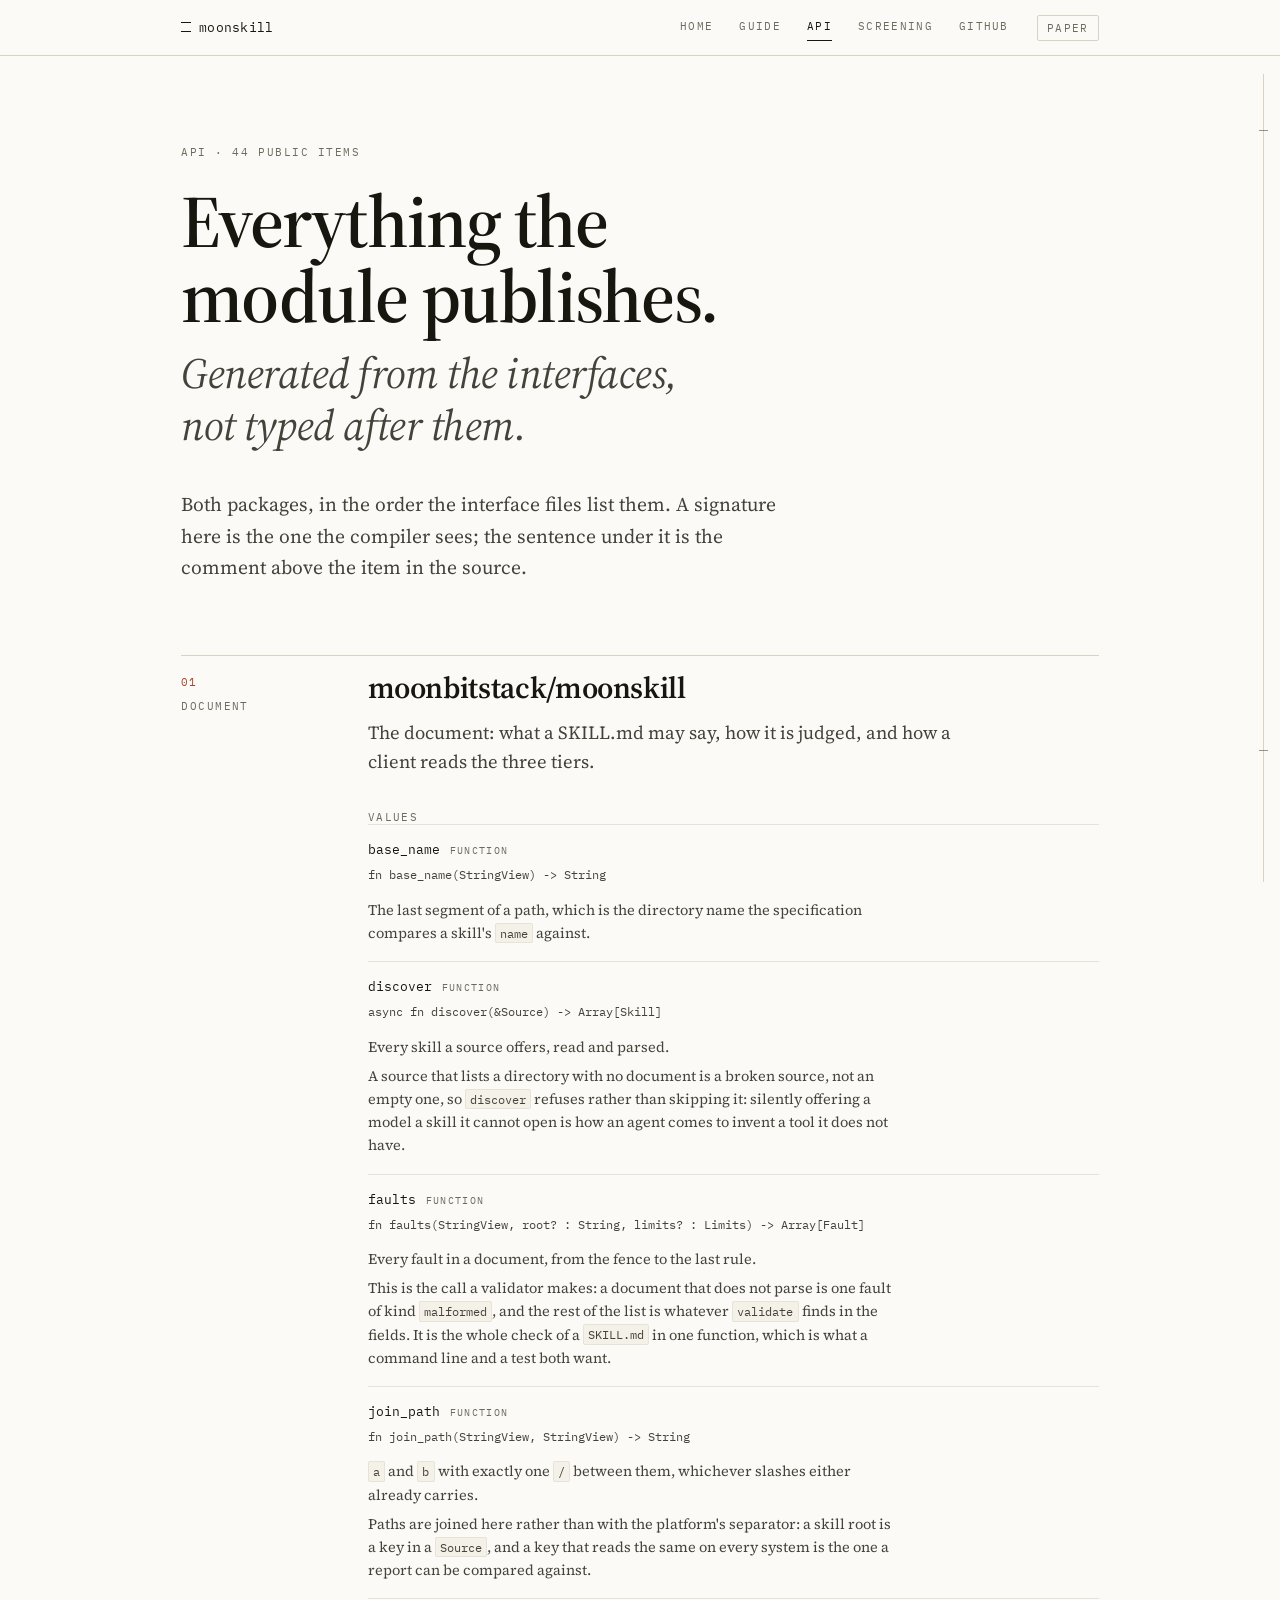
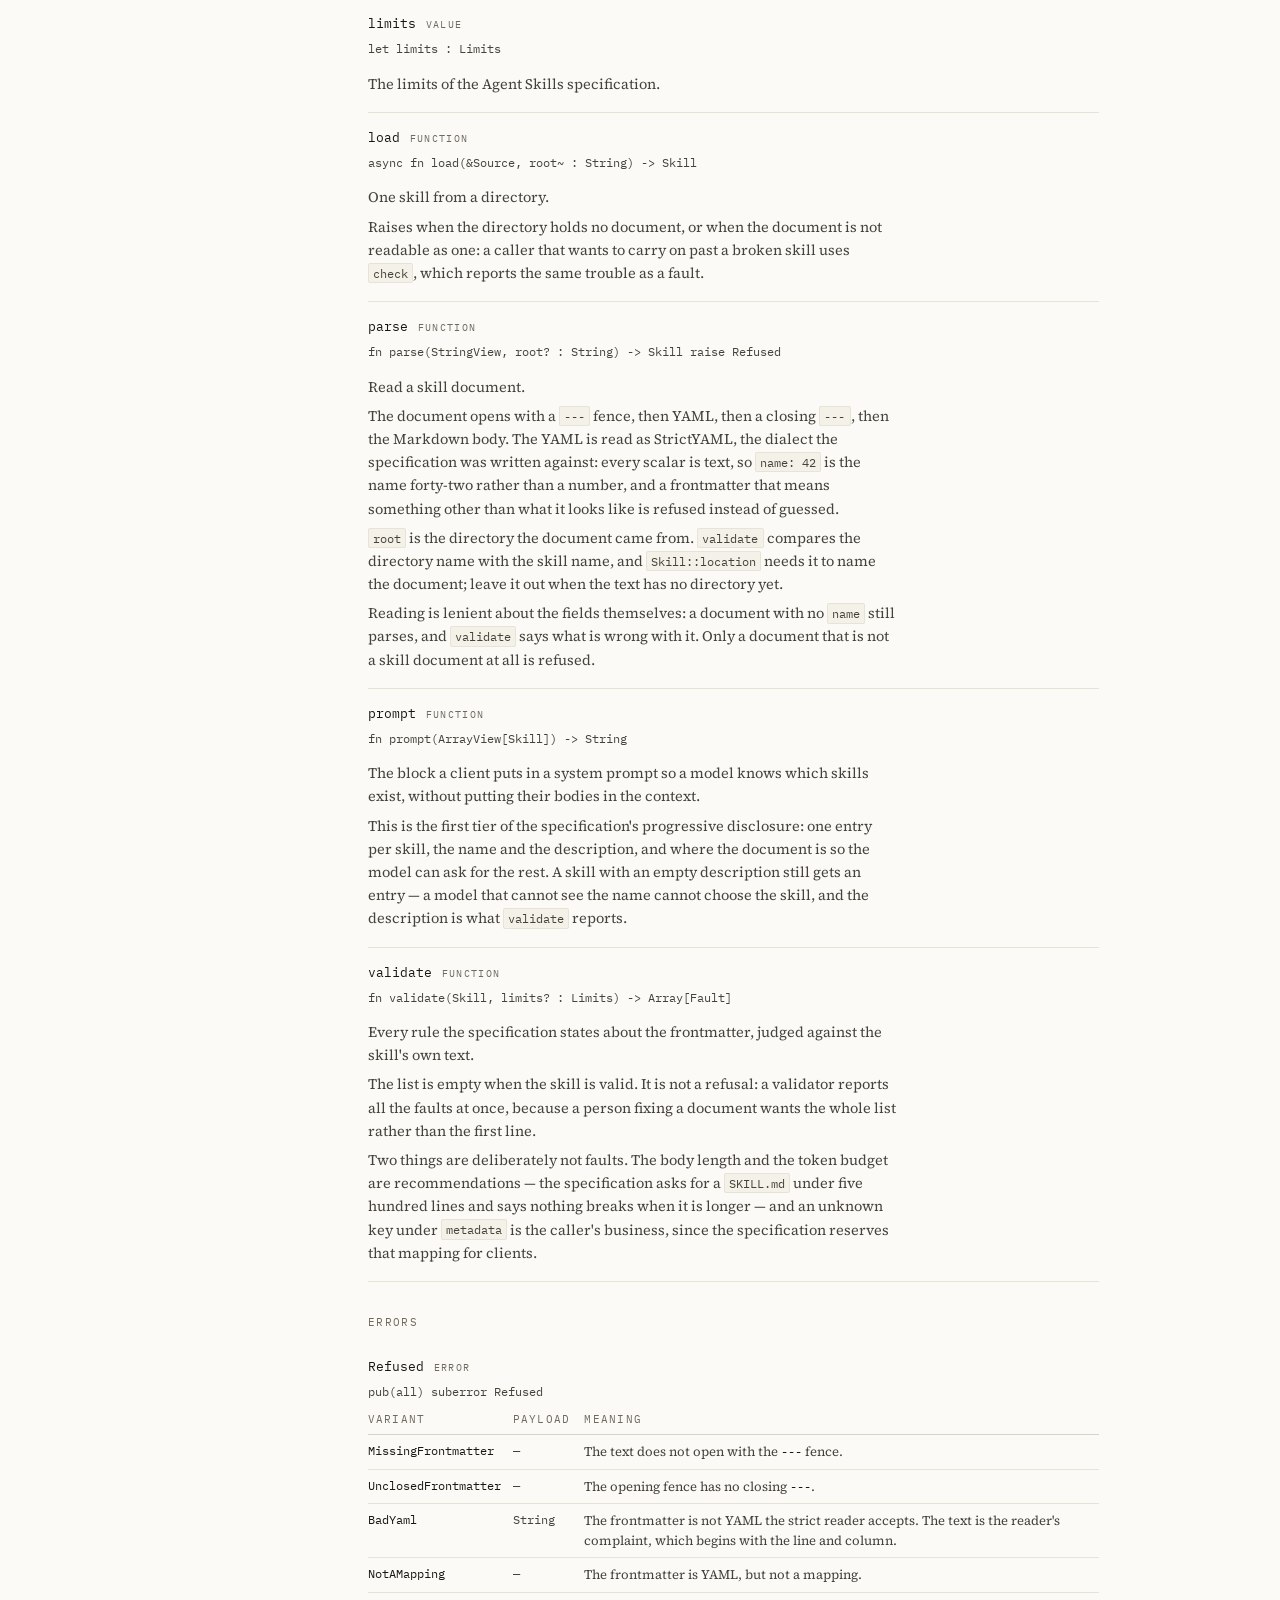
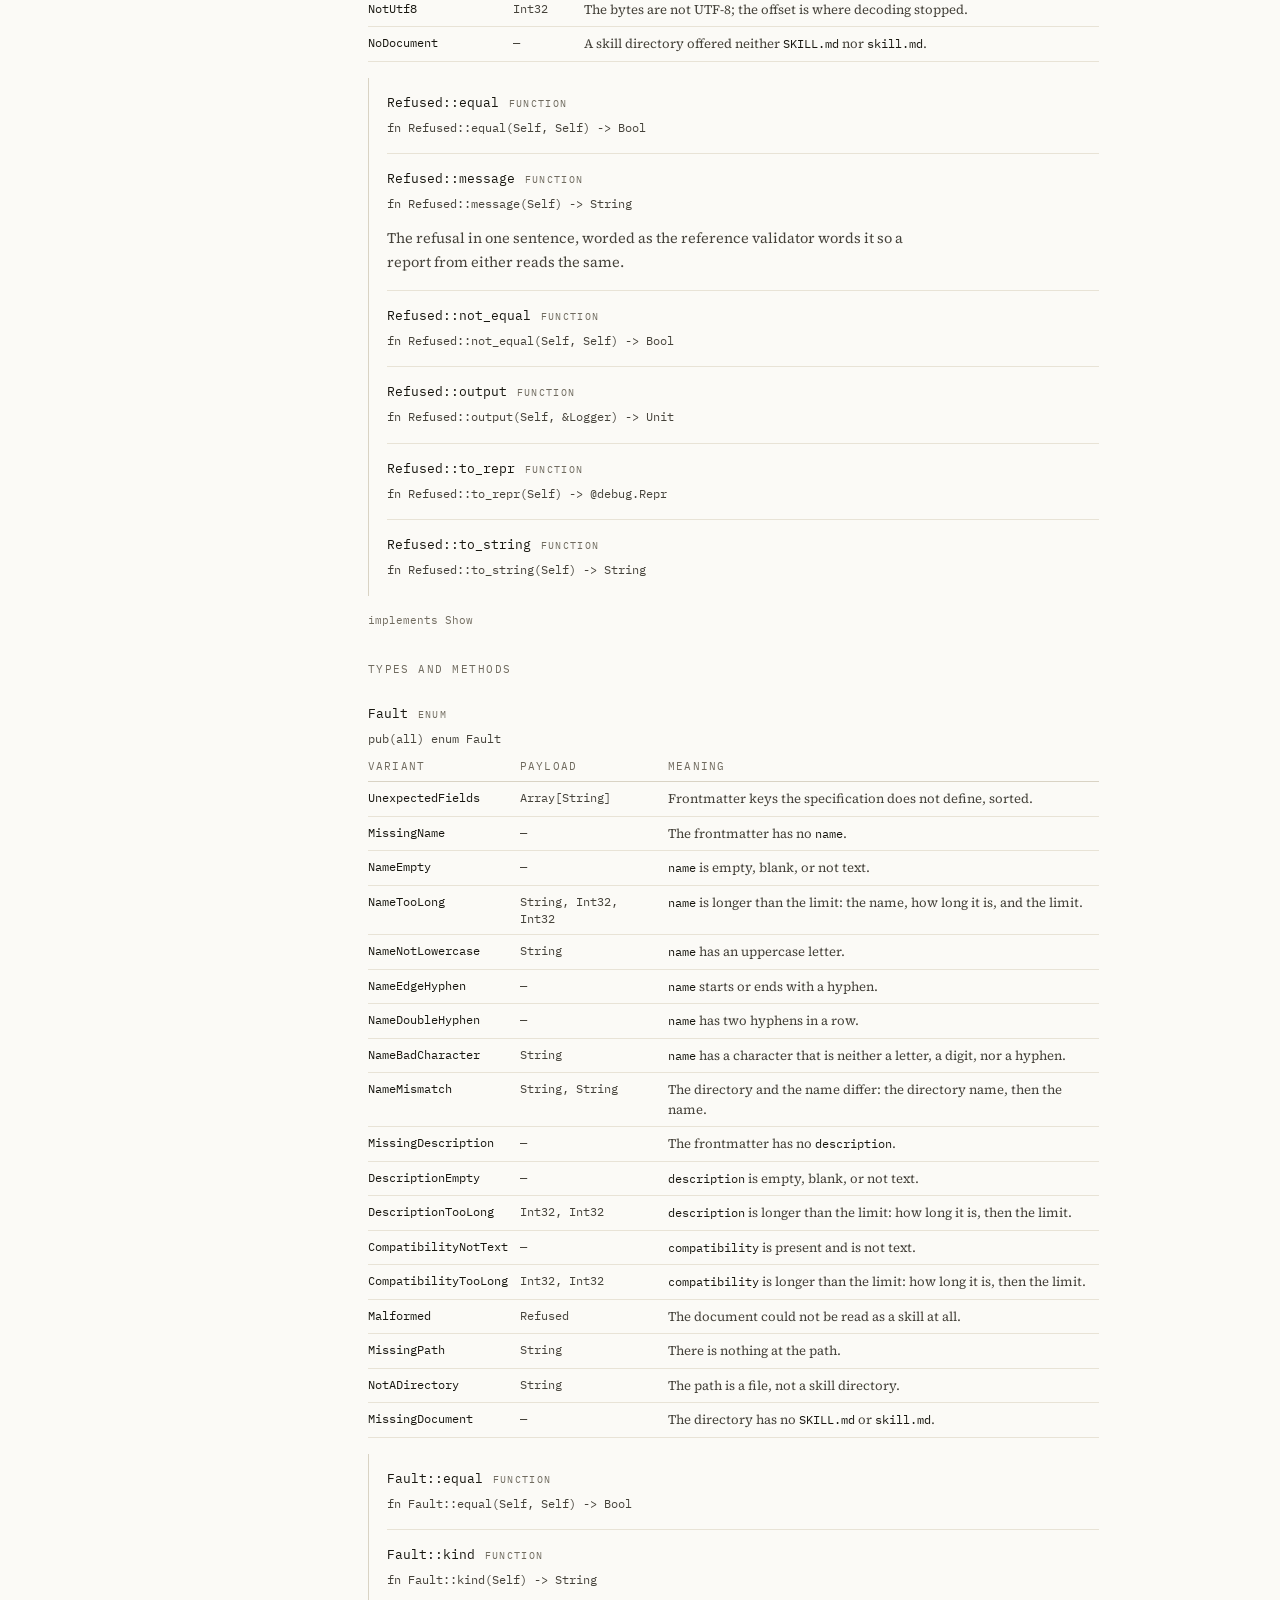
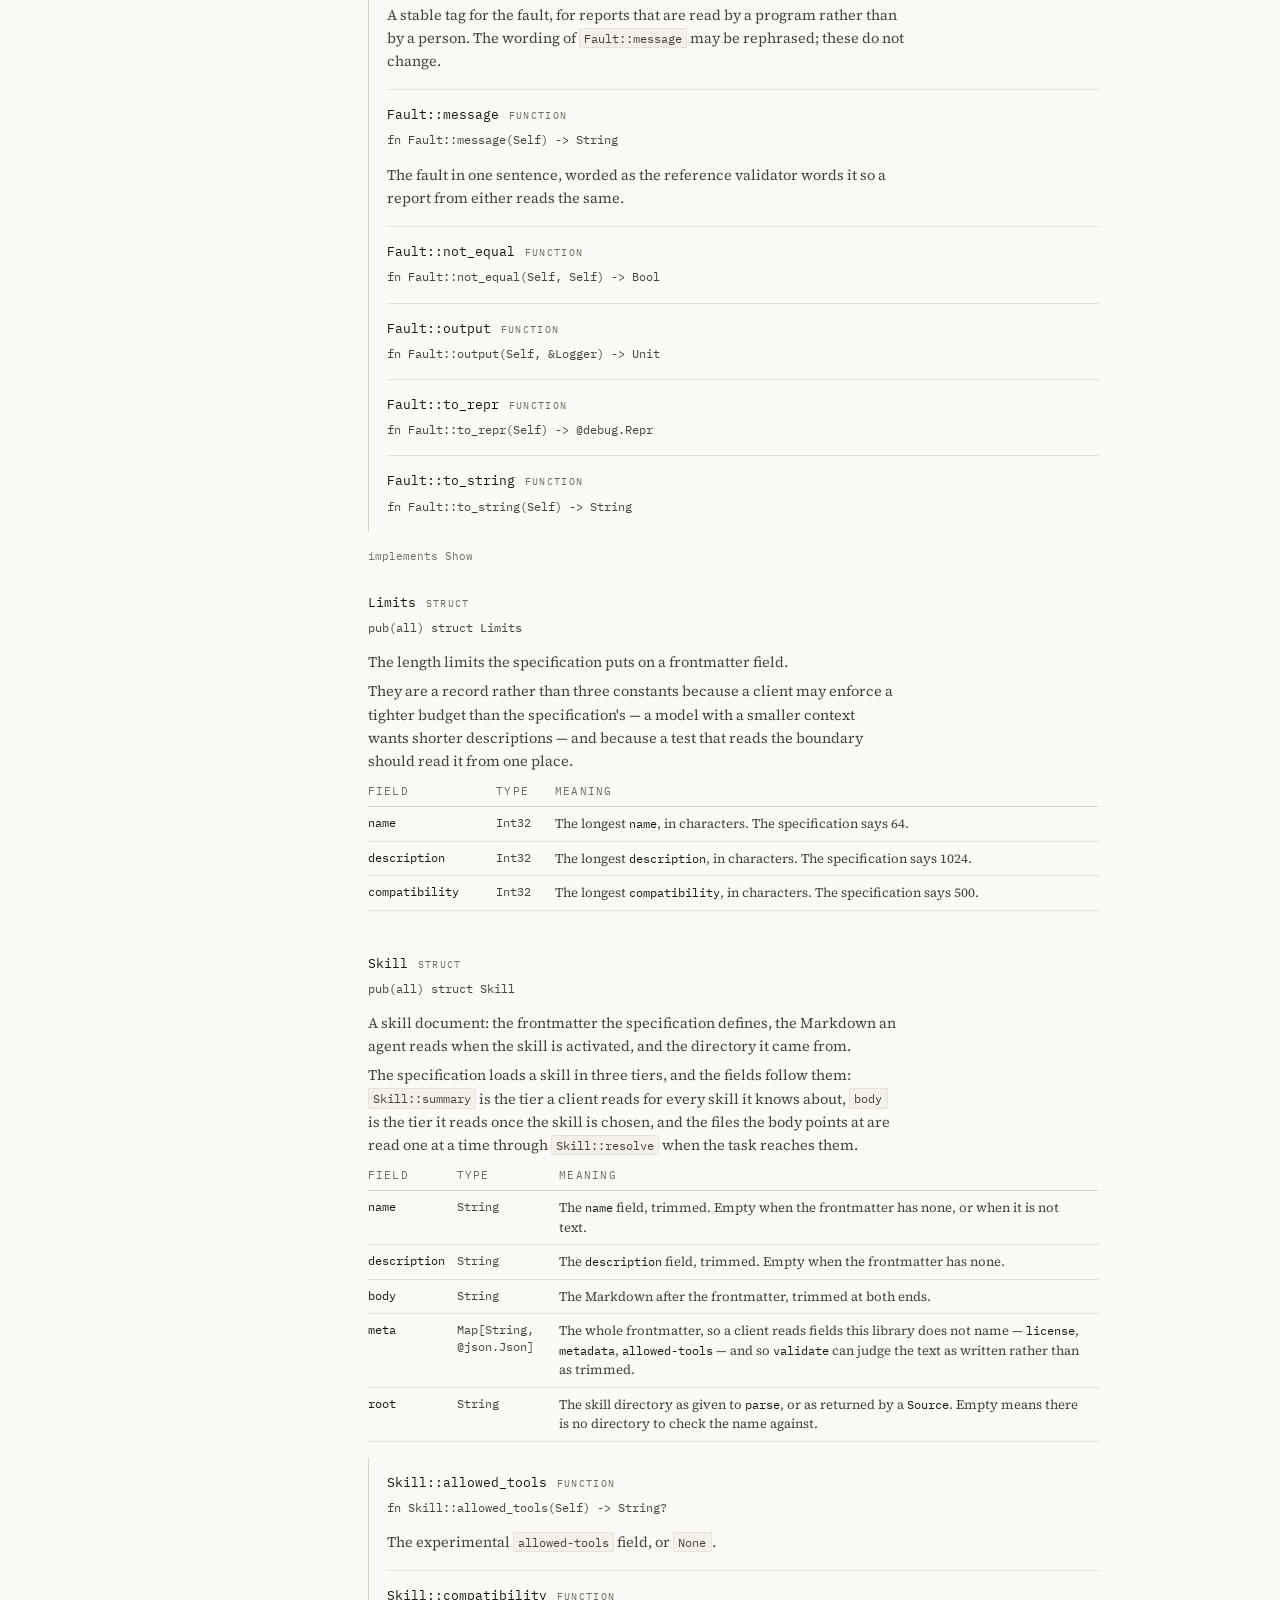
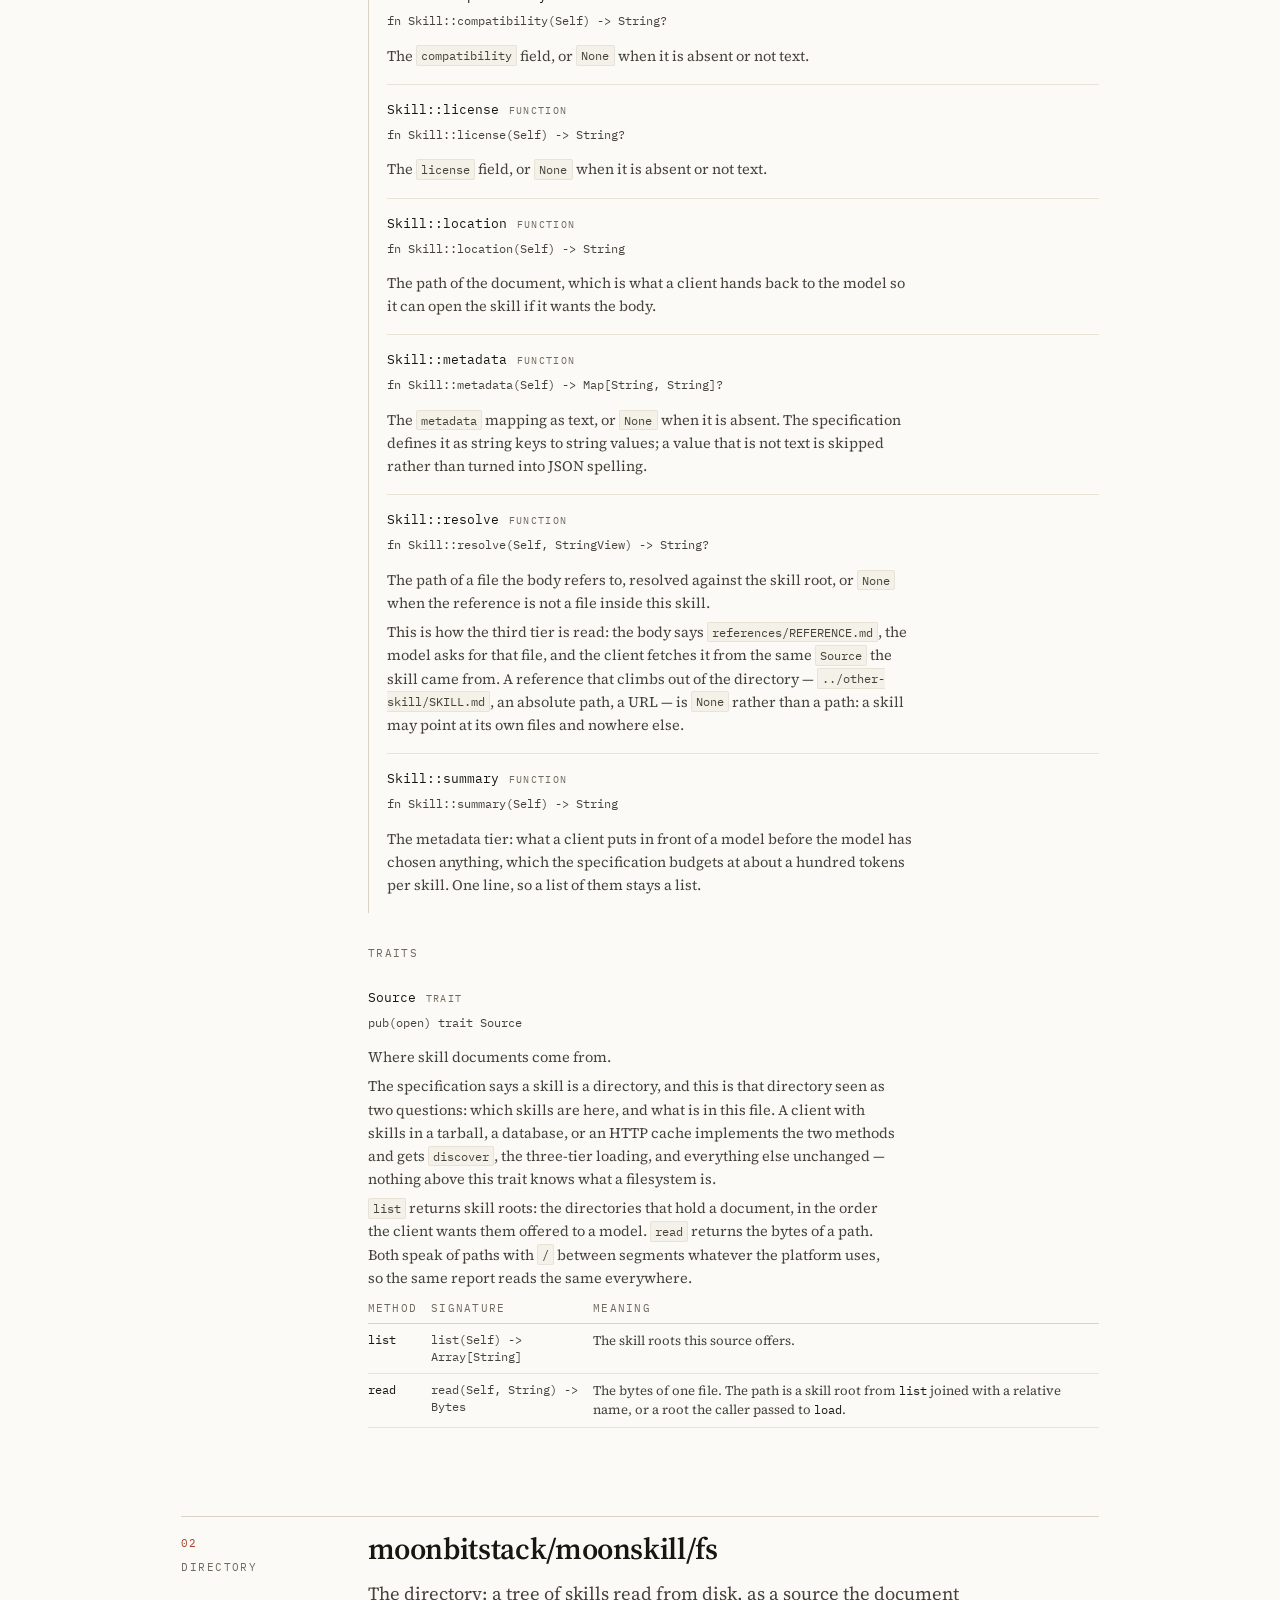
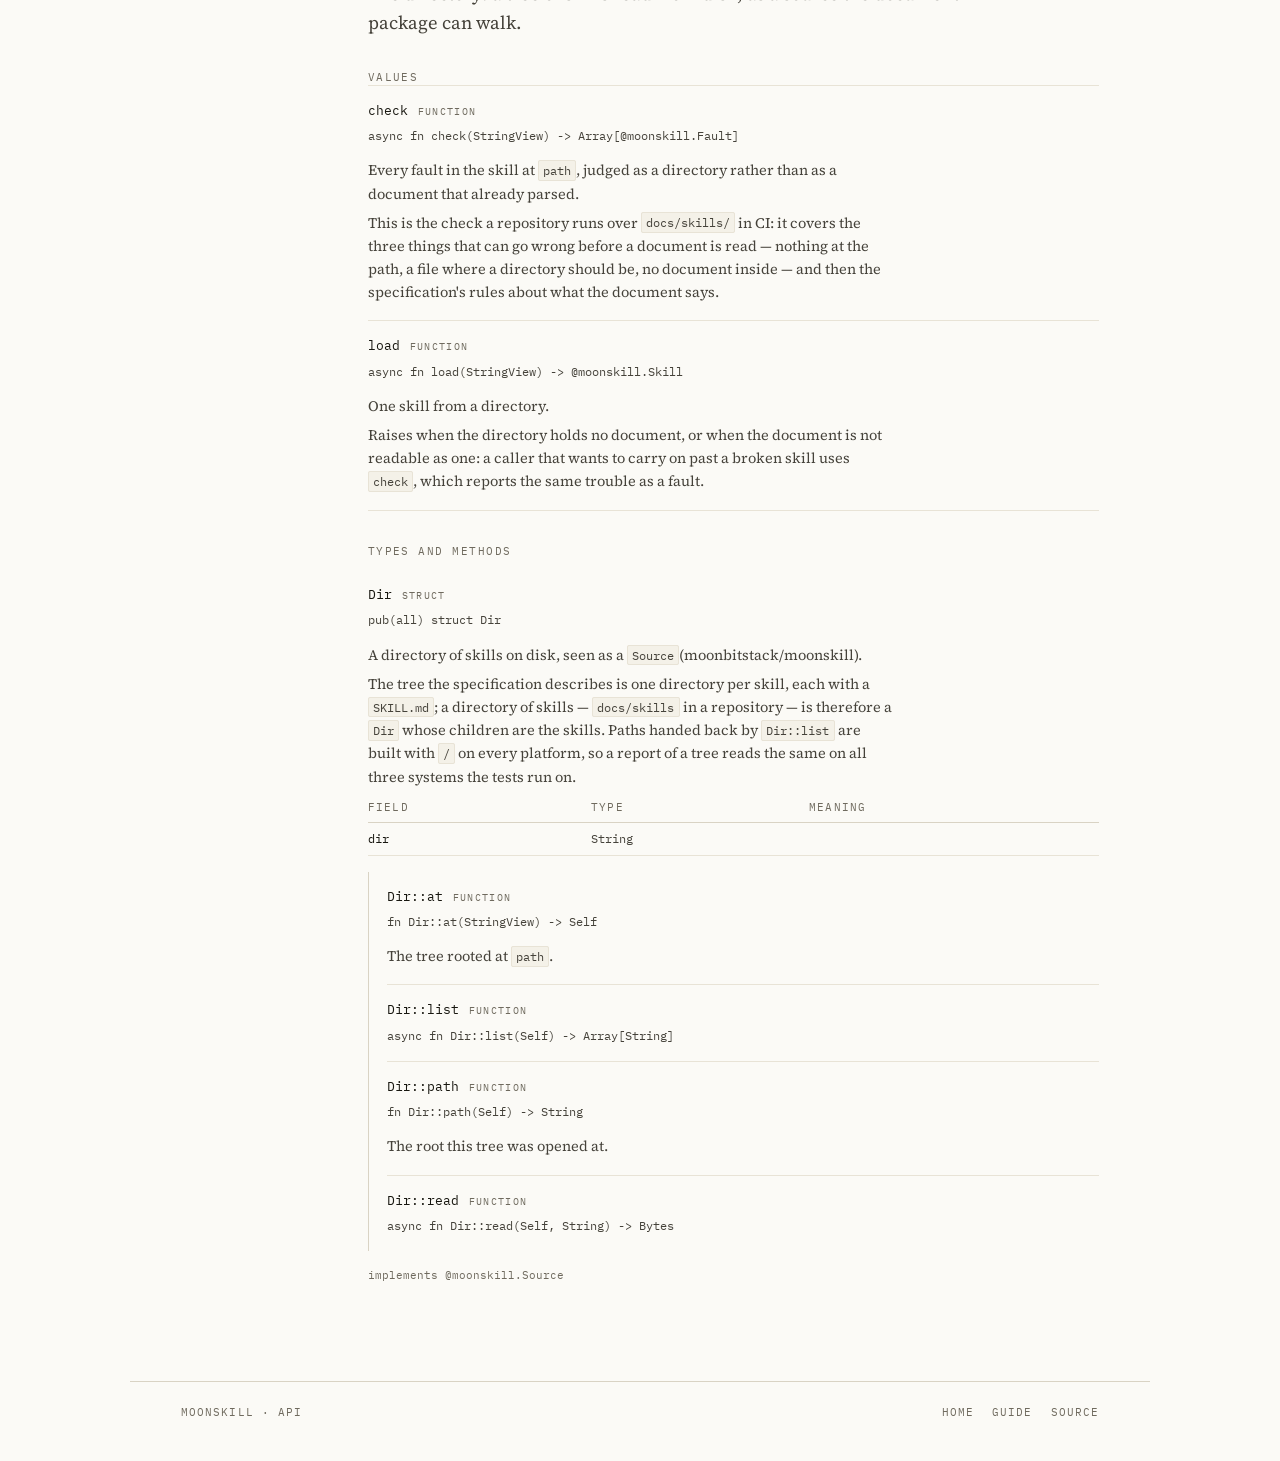
==== docs/api.html @ 492be0f8 "docs(moonskill): give the library a site in the shape of a résumé. A skill is a document somebody re" ====
<!doctype html>
<html lang="en">
<head>
<meta charset="utf-8">
<meta name="viewport" content="width=device-width, initial-scale=1">
<title>API — moonskill</title>
<meta name="description" content="Every public item of moonskill, generated from the module's interfaces.">
<meta name="color-scheme" content="light dark">
<link rel="icon" href="favicon.svg" type="image/svg+xml">
<script>
  try {
    const saved = sessionStorage.getItem("moonskill:theme");
    const type = (performance.getEntriesByType("navigation")[0] || {}).type;
    if (saved && type !== "reload") document.documentElement.dataset.theme = saved;
    else sessionStorage.removeItem("moonskill:theme");
  } catch (error) {}
</script>
<link rel="preconnect" href="https://fonts.googleapis.com">
<link rel="preconnect" href="https://fonts.gstatic.com" crossorigin>
<link rel="stylesheet" href="https://fonts.googleapis.com/css2?family=IBM+Plex+Mono:wght@400;500&family=Source+Serif+4:ital,opsz,wght@0,8..60,400;0,8..60,600;1,8..60,400&display=swap">
<link rel="stylesheet" href="style.css">
</head>
<body>

<header class="masthead">
  <div class="wrap">
    <a class="mark" href="index.html">moonskill</a>
    <nav class="nav" aria-label="Pages">
      <a href="index.html">home</a>
      <a href="guide.html">guide</a>
      <a href="api.html" aria-current="page">api</a>
      <a href="screening.html">screening</a>
      <a href="https://github.com/moonbitstack/moonskill">github</a>
    </nav>
    <button class="theme" type="button" data-theme-toggle>paper</button>
  </div>
</header>

<main class="sheet">

  <section class="hero">
    <p class="eyebrow">API &middot; 44 public items</p>
    <h1>Everything the module publishes.<em>Generated from the interfaces, not typed after them.</em></h1>
    <p class="standfirst">Both packages, in the order the interface files list them. A signature here is the one the compiler sees; the sentence under it is the comment above the item in the source.</p>
  </section>

  <section class="entry" id="pkg-root" data-section data-label="01 moonbitstack/moonskill">
    <div class="rail"><span class="num">01</span><span>document</span></div>
    <div class="body">
      <h2>moonbitstack/moonskill</h2>
      <p class="lede">The document: what a SKILL.md may say, how it is judged, and how a client reads the three tiers.</p>
<h3 class="api-group">Values</h3>
<div class="api-list">
<div class="api-item" id="base-name">
<div class="api-head">
<code class="api-name">base_name</code>
<span class="api-kind">function</span>
</div>
<pre class="api-sig">fn base_name(StringView) -&gt; String</pre>
<div class="api-doc"><p>The last segment of a path, which is the directory name the specification compares a skill&#x27;s <code>name</code> against.</p></div>
</div>
<div class="api-item" id="discover">
<div class="api-head">
<code class="api-name">discover</code>
<span class="api-kind">function</span>
</div>
<pre class="api-sig">async fn discover(&amp;Source) -&gt; Array[Skill]</pre>
<div class="api-doc"><p>Every skill a source offers, read and parsed.</p><p>A source that lists a directory with no document is a broken source, not an empty one, so <code>discover</code> refuses rather than skipping it: silently offering a model a skill it cannot open is how an agent comes to invent a tool it does not have.</p></div>
</div>
<div class="api-item" id="faults">
<div class="api-head">
<code class="api-name">faults</code>
<span class="api-kind">function</span>
</div>
<pre class="api-sig">fn faults(StringView, root? : String, limits? : Limits) -&gt; Array[Fault]</pre>
<div class="api-doc"><p>Every fault in a document, from the fence to the last rule.</p><p>This is the call a validator makes: a document that does not parse is one fault of kind <code>malformed</code>, and the rest of the list is whatever <code>validate</code> finds in the fields. It is the whole check of a <code>SKILL.md</code> in one function, which is what a command line and a test both want.</p></div>
</div>
<div class="api-item" id="join-path">
<div class="api-head">
<code class="api-name">join_path</code>
<span class="api-kind">function</span>
</div>
<pre class="api-sig">fn join_path(StringView, StringView) -&gt; String</pre>
<div class="api-doc"><p><code>a</code> and <code>b</code> with exactly one <code>/</code> between them, whichever slashes either already carries.</p><p>Paths are joined here rather than with the platform&#x27;s separator: a skill root is a key in a <code>Source</code>, and a key that reads the same on every system is the one a report can be compared against.</p></div>
</div>
<div class="api-item" id="limits">
<div class="api-head">
<code class="api-name">limits</code>
<span class="api-kind">value</span>
</div>
<pre class="api-sig">let limits : Limits</pre>
<div class="api-doc"><p>The limits of the Agent Skills specification.</p></div>
</div>
<div class="api-item" id="load">
<div class="api-head">
<code class="api-name">load</code>
<span class="api-kind">function</span>
</div>
<pre class="api-sig">async fn load(&amp;Source, root~ : String) -&gt; Skill</pre>
<div class="api-doc"><p>One skill from a directory.</p><p>Raises when the directory holds no document, or when the document is not readable as one: a caller that wants to carry on past a broken skill uses <code>check</code>, which reports the same trouble as a fault.</p></div>
</div>
<div class="api-item" id="parse">
<div class="api-head">
<code class="api-name">parse</code>
<span class="api-kind">function</span>
</div>
<pre class="api-sig">fn parse(StringView, root? : String) -&gt; Skill raise Refused</pre>
<div class="api-doc"><p>Read a skill document.</p><p>The document opens with a <code>---</code> fence, then YAML, then a closing <code>---</code>, then the Markdown body. The YAML is read as StrictYAML, the dialect the specification was written against: every scalar is text, so <code>name: 42</code> is the name forty-two rather than a number, and a frontmatter that means something other than what it looks like is refused instead of guessed.</p><p><code>root</code> is the directory the document came from. <code>validate</code> compares the directory name with the skill name, and <code>Skill::location</code> needs it to name the document; leave it out when the text has no directory yet.</p><p>Reading is lenient about the fields themselves: a document with no <code>name</code> still parses, and <code>validate</code> says what is wrong with it. Only a document that is not a skill document at all is refused.</p></div>
</div>
<div class="api-item" id="prompt">
<div class="api-head">
<code class="api-name">prompt</code>
<span class="api-kind">function</span>
</div>
<pre class="api-sig">fn prompt(ArrayView[Skill]) -&gt; String</pre>
<div class="api-doc"><p>The block a client puts in a system prompt so a model knows which skills exist, without putting their bodies in the context.</p><p>This is the first tier of the specification&#x27;s progressive disclosure: one entry per skill, the name and the description, and where the document is so the model can ask for the rest. A skill with an empty description still gets an entry — a model that cannot see the name cannot choose the skill, and the description is what <code>validate</code> reports.</p></div>
</div>
<div class="api-item" id="validate">
<div class="api-head">
<code class="api-name">validate</code>
<span class="api-kind">function</span>
</div>
<pre class="api-sig">fn validate(Skill, limits? : Limits) -&gt; Array[Fault]</pre>
<div class="api-doc"><p>Every rule the specification states about the frontmatter, judged against the skill&#x27;s own text.</p><p>The list is empty when the skill is valid. It is not a refusal: a validator reports all the faults at once, because a person fixing a document wants the whole list rather than the first line.</p><p>Two things are deliberately not faults. The body length and the token budget are recommendations — the specification asks for a <code>SKILL.md</code> under five hundred lines and says nothing breaks when it is longer — and an unknown key under <code>metadata</code> is the caller&#x27;s business, since the specification reserves that mapping for clients.</p></div>
</div>
</div>
<h3 class="api-group">Errors</h3>
<div class="api-type" id="refused">
<div class="api-head">
<code class="api-name">Refused</code>
<span class="api-kind">error</span>
</div>
<pre class="api-sig">pub(all) suberror Refused</pre>
<table class="api-members"><thead><tr><th scope="col">Variant</th><th scope="col">Payload</th><th scope="col">Meaning</th></tr></thead><tbody><tr><td><code>MissingFrontmatter</code></td><td>&mdash;</td><td>The text does not open with the <code>---</code> fence.</td></tr><tr><td><code>UnclosedFrontmatter</code></td><td>&mdash;</td><td>The opening fence has no closing <code>---</code>.</td></tr><tr><td><code>BadYaml</code></td><td>String</td><td>The frontmatter is not YAML the strict reader accepts. The text is the reader&#x27;s complaint, which begins with the line and column.</td></tr><tr><td><code>NotAMapping</code></td><td>&mdash;</td><td>The frontmatter is YAML, but not a mapping.</td></tr><tr><td><code>NotUtf8</code></td><td>Int32</td><td>The bytes are not UTF-8; the offset is where decoding stopped.</td></tr><tr><td><code>NoDocument</code></td><td>&mdash;</td><td>A skill directory offered neither <code>SKILL.md</code> nor <code>skill.md</code>.</td></tr></tbody></table>
</div>
<div class="api-list api-methods">
<div class="api-item" id="refused-equal">
<div class="api-head">
<code class="api-name">Refused::equal</code>
<span class="api-kind">function</span>
</div>
<pre class="api-sig">fn Refused::equal(Self, Self) -&gt; Bool</pre>
</div>
<div class="api-item" id="refused-message">
<div class="api-head">
<code class="api-name">Refused::message</code>
<span class="api-kind">function</span>
</div>
<pre class="api-sig">fn Refused::message(Self) -&gt; String</pre>
<div class="api-doc"><p>The refusal in one sentence, worded as the reference validator words it so a report from either reads the same.</p></div>
</div>
<div class="api-item" id="refused-not-equal">
<div class="api-head">
<code class="api-name">Refused::not_equal</code>
<span class="api-kind">function</span>
</div>
<pre class="api-sig">fn Refused::not_equal(Self, Self) -&gt; Bool</pre>
</div>
<div class="api-item" id="refused-output">
<div class="api-head">
<code class="api-name">Refused::output</code>
<span class="api-kind">function</span>
</div>
<pre class="api-sig">fn Refused::output(Self, &amp;Logger) -&gt; Unit</pre>
</div>
<div class="api-item" id="refused-to-repr">
<div class="api-head">
<code class="api-name">Refused::to_repr</code>
<span class="api-kind">function</span>
</div>
<pre class="api-sig">fn Refused::to_repr(Self) -&gt; @debug.Repr</pre>
</div>
<div class="api-item" id="refused-to-string">
<div class="api-head">
<code class="api-name">Refused::to_string</code>
<span class="api-kind">function</span>
</div>
<pre class="api-sig">fn Refused::to_string(Self) -&gt; String</pre>
</div>
</div>
<p class="api-impl">implements <code>Show</code></p>
<h3 class="api-group">Types and methods</h3>
<div class="api-type" id="fault">
<div class="api-head">
<code class="api-name">Fault</code>
<span class="api-kind">enum</span>
</div>
<pre class="api-sig">pub(all) enum Fault</pre>
<table class="api-members"><thead><tr><th scope="col">Variant</th><th scope="col">Payload</th><th scope="col">Meaning</th></tr></thead><tbody><tr><td><code>UnexpectedFields</code></td><td>Array[String]</td><td>Frontmatter keys the specification does not define, sorted.</td></tr><tr><td><code>MissingName</code></td><td>&mdash;</td><td>The frontmatter has no <code>name</code>.</td></tr><tr><td><code>NameEmpty</code></td><td>&mdash;</td><td><code>name</code> is empty, blank, or not text.</td></tr><tr><td><code>NameTooLong</code></td><td>String, Int32, Int32</td><td><code>name</code> is longer than the limit: the name, how long it is, and the limit.</td></tr><tr><td><code>NameNotLowercase</code></td><td>String</td><td><code>name</code> has an uppercase letter.</td></tr><tr><td><code>NameEdgeHyphen</code></td><td>&mdash;</td><td><code>name</code> starts or ends with a hyphen.</td></tr><tr><td><code>NameDoubleHyphen</code></td><td>&mdash;</td><td><code>name</code> has two hyphens in a row.</td></tr><tr><td><code>NameBadCharacter</code></td><td>String</td><td><code>name</code> has a character that is neither a letter, a digit, nor a hyphen.</td></tr><tr><td><code>NameMismatch</code></td><td>String, String</td><td>The directory and the name differ: the directory name, then the name.</td></tr><tr><td><code>MissingDescription</code></td><td>&mdash;</td><td>The frontmatter has no <code>description</code>.</td></tr><tr><td><code>DescriptionEmpty</code></td><td>&mdash;</td><td><code>description</code> is empty, blank, or not text.</td></tr><tr><td><code>DescriptionTooLong</code></td><td>Int32, Int32</td><td><code>description</code> is longer than the limit: how long it is, then the limit.</td></tr><tr><td><code>CompatibilityNotText</code></td><td>&mdash;</td><td><code>compatibility</code> is present and is not text.</td></tr><tr><td><code>CompatibilityTooLong</code></td><td>Int32, Int32</td><td><code>compatibility</code> is longer than the limit: how long it is, then the limit.</td></tr><tr><td><code>Malformed</code></td><td>Refused</td><td>The document could not be read as a skill at all.</td></tr><tr><td><code>MissingPath</code></td><td>String</td><td>There is nothing at the path.</td></tr><tr><td><code>NotADirectory</code></td><td>String</td><td>The path is a file, not a skill directory.</td></tr><tr><td><code>MissingDocument</code></td><td>&mdash;</td><td>The directory has no <code>SKILL.md</code> or <code>skill.md</code>.</td></tr></tbody></table>
</div>
<div class="api-list api-methods">
<div class="api-item" id="fault-equal">
<div class="api-head">
<code class="api-name">Fault::equal</code>
<span class="api-kind">function</span>
</div>
<pre class="api-sig">fn Fault::equal(Self, Self) -&gt; Bool</pre>
</div>
<div class="api-item" id="fault-kind">
<div class="api-head">
<code class="api-name">Fault::kind</code>
<span class="api-kind">function</span>
</div>
<pre class="api-sig">fn Fault::kind(Self) -&gt; String</pre>
<div class="api-doc"><p>A stable tag for the fault, for reports that are read by a program rather than by a person. The wording of <code>Fault::message</code> may be rephrased; these do not change.</p></div>
</div>
<div class="api-item" id="fault-message">
<div class="api-head">
<code class="api-name">Fault::message</code>
<span class="api-kind">function</span>
</div>
<pre class="api-sig">fn Fault::message(Self) -&gt; String</pre>
<div class="api-doc"><p>The fault in one sentence, worded as the reference validator words it so a report from either reads the same.</p></div>
</div>
<div class="api-item" id="fault-not-equal">
<div class="api-head">
<code class="api-name">Fault::not_equal</code>
<span class="api-kind">function</span>
</div>
<pre class="api-sig">fn Fault::not_equal(Self, Self) -&gt; Bool</pre>
</div>
<div class="api-item" id="fault-output">
<div class="api-head">
<code class="api-name">Fault::output</code>
<span class="api-kind">function</span>
</div>
<pre class="api-sig">fn Fault::output(Self, &amp;Logger) -&gt; Unit</pre>
</div>
<div class="api-item" id="fault-to-repr">
<div class="api-head">
<code class="api-name">Fault::to_repr</code>
<span class="api-kind">function</span>
</div>
<pre class="api-sig">fn Fault::to_repr(Self) -&gt; @debug.Repr</pre>
</div>
<div class="api-item" id="fault-to-string">
<div class="api-head">
<code class="api-name">Fault::to_string</code>
<span class="api-kind">function</span>
</div>
<pre class="api-sig">fn Fault::to_string(Self) -&gt; String</pre>
</div>
</div>
<p class="api-impl">implements <code>Show</code></p>
<div class="api-type" id="limits">
<div class="api-head">
<code class="api-name">Limits</code>
<span class="api-kind">struct</span>
</div>
<pre class="api-sig">pub(all) struct Limits</pre>
<div class="api-doc"><p>The length limits the specification puts on a frontmatter field.</p><p>They are a record rather than three constants because a client may enforce a tighter budget than the specification&#x27;s — a model with a smaller context wants shorter descriptions — and because a test that reads the boundary should read it from one place.</p></div>
<table class="api-members"><thead><tr><th scope="col">Field</th><th scope="col">Type</th><th scope="col">Meaning</th></tr></thead><tbody><tr><td><code>name</code></td><td>Int32</td><td>The longest <code>name</code>, in characters. The specification says 64.</td></tr><tr><td><code>description</code></td><td>Int32</td><td>The longest <code>description</code>, in characters. The specification says 1024.</td></tr><tr><td><code>compatibility</code></td><td>Int32</td><td>The longest <code>compatibility</code>, in characters. The specification says 500.</td></tr></tbody></table>
</div>
<div class="api-type" id="skill">
<div class="api-head">
<code class="api-name">Skill</code>
<span class="api-kind">struct</span>
</div>
<pre class="api-sig">pub(all) struct Skill</pre>
<div class="api-doc"><p>A skill document: the frontmatter the specification defines, the Markdown an agent reads when the skill is activated, and the directory it came from.</p><p>The specification loads a skill in three tiers, and the fields follow them: <code>Skill::summary</code> is the tier a client reads for every skill it knows about, <code>body</code> is the tier it reads once the skill is chosen, and the files the body points at are read one at a time through <code>Skill::resolve</code> when the task reaches them.</p></div>
<table class="api-members"><thead><tr><th scope="col">Field</th><th scope="col">Type</th><th scope="col">Meaning</th></tr></thead><tbody><tr><td><code>name</code></td><td>String</td><td>The <code>name</code> field, trimmed. Empty when the frontmatter has none, or when it is not text.</td></tr><tr><td><code>description</code></td><td>String</td><td>The <code>description</code> field, trimmed. Empty when the frontmatter has none.</td></tr><tr><td><code>body</code></td><td>String</td><td>The Markdown after the frontmatter, trimmed at both ends.</td></tr><tr><td><code>meta</code></td><td>Map[String, @json.Json]</td><td>The whole frontmatter, so a client reads fields this library does not name — <code>license</code>, <code>metadata</code>, <code>allowed-tools</code> — and so <code>validate</code> can judge the text as written rather than as trimmed.</td></tr><tr><td><code>root</code></td><td>String</td><td>The skill directory as given to <code>parse</code>, or as returned by a <code>Source</code>. Empty means there is no directory to check the name against.</td></tr></tbody></table>
</div>
<div class="api-list api-methods">
<div class="api-item" id="skill-allowed-tools">
<div class="api-head">
<code class="api-name">Skill::allowed_tools</code>
<span class="api-kind">function</span>
</div>
<pre class="api-sig">fn Skill::allowed_tools(Self) -&gt; String?</pre>
<div class="api-doc"><p>The experimental <code>allowed-tools</code> field, or <code>None</code>.</p></div>
</div>
<div class="api-item" id="skill-compatibility">
<div class="api-head">
<code class="api-name">Skill::compatibility</code>
<span class="api-kind">function</span>
</div>
<pre class="api-sig">fn Skill::compatibility(Self) -&gt; String?</pre>
<div class="api-doc"><p>The <code>compatibility</code> field, or <code>None</code> when it is absent or not text.</p></div>
</div>
<div class="api-item" id="skill-license">
<div class="api-head">
<code class="api-name">Skill::license</code>
<span class="api-kind">function</span>
</div>
<pre class="api-sig">fn Skill::license(Self) -&gt; String?</pre>
<div class="api-doc"><p>The <code>license</code> field, or <code>None</code> when it is absent or not text.</p></div>
</div>
<div class="api-item" id="skill-location">
<div class="api-head">
<code class="api-name">Skill::location</code>
<span class="api-kind">function</span>
</div>
<pre class="api-sig">fn Skill::location(Self) -&gt; String</pre>
<div class="api-doc"><p>The path of the document, which is what a client hands back to the model so it can open the skill if it wants the body.</p></div>
</div>
<div class="api-item" id="skill-metadata">
<div class="api-head">
<code class="api-name">Skill::metadata</code>
<span class="api-kind">function</span>
</div>
<pre class="api-sig">fn Skill::metadata(Self) -&gt; Map[String, String]?</pre>
<div class="api-doc"><p>The <code>metadata</code> mapping as text, or <code>None</code> when it is absent. The specification defines it as string keys to string values; a value that is not text is skipped rather than turned into JSON spelling.</p></div>
</div>
<div class="api-item" id="skill-resolve">
<div class="api-head">
<code class="api-name">Skill::resolve</code>
<span class="api-kind">function</span>
</div>
<pre class="api-sig">fn Skill::resolve(Self, StringView) -&gt; String?</pre>
<div class="api-doc"><p>The path of a file the body refers to, resolved against the skill root, or <code>None</code> when the reference is not a file inside this skill.</p><p>This is how the third tier is read: the body says <code>references/REFERENCE.md</code>, the model asks for that file, and the client fetches it from the same <code>Source</code> the skill came from. A reference that climbs out of the directory — <code>../other-skill/SKILL.md</code>, an absolute path, a URL — is <code>None</code> rather than a path: a skill may point at its own files and nowhere else.</p></div>
</div>
<div class="api-item" id="skill-summary">
<div class="api-head">
<code class="api-name">Skill::summary</code>
<span class="api-kind">function</span>
</div>
<pre class="api-sig">fn Skill::summary(Self) -&gt; String</pre>
<div class="api-doc"><p>The metadata tier: what a client puts in front of a model before the model has chosen anything, which the specification budgets at about a hundred tokens per skill. One line, so a list of them stays a list.</p></div>
</div>
</div>
<h3 class="api-group">Traits</h3>
<div class="api-type" id="source">
<div class="api-head">
<code class="api-name">Source</code>
<span class="api-kind">trait</span>
</div>
<pre class="api-sig">pub(open) trait Source</pre>
<div class="api-doc"><p>Where skill documents come from.</p><p>The specification says a skill is a directory, and this is that directory seen as two questions: which skills are here, and what is in this file. A client with skills in a tarball, a database, or an HTTP cache implements the two methods and gets <code>discover</code>, the three-tier loading, and everything else unchanged — nothing above this trait knows what a filesystem is.</p><p><code>list</code> returns skill roots: the directories that hold a document, in the order the client wants them offered to a model. <code>read</code> returns the bytes of a path. Both speak of paths with <code>/</code> between segments whatever the platform uses, so the same report reads the same everywhere.</p></div>
<table class="api-members"><thead><tr><th scope="col">Method</th><th scope="col">Signature</th><th scope="col">Meaning</th></tr></thead><tbody><tr><td><code>list</code></td><td>list(Self) -&gt; Array[String]</td><td>The skill roots this source offers.</td></tr><tr><td><code>read</code></td><td>read(Self, String) -&gt; Bytes</td><td>The bytes of one file. The path is a skill root from <code>list</code> joined with a relative name, or a root the caller passed to <code>load</code>.</td></tr></tbody></table>
</div>
    </div>
  </section>

  <section class="entry" id="pkg-fs" data-section data-label="02 moonbitstack/moonskill/fs">
    <div class="rail"><span class="num">02</span><span>directory</span></div>
    <div class="body">
      <h2>moonbitstack/moonskill/fs</h2>
      <p class="lede">The directory: a tree of skills read from disk, as a source the document package can walk.</p>
<h3 class="api-group">Values</h3>
<div class="api-list">
<div class="api-item" id="check">
<div class="api-head">
<code class="api-name">check</code>
<span class="api-kind">function</span>
</div>
<pre class="api-sig">async fn check(StringView) -&gt; Array[@moonskill.Fault]</pre>
<div class="api-doc"><p>Every fault in the skill at <code>path</code>, judged as a directory rather than as a document that already parsed.</p><p>This is the check a repository runs over <code>docs/skills/</code> in CI: it covers the three things that can go wrong before a document is read — nothing at the path, a file where a directory should be, no document inside — and then the specification&#x27;s rules about what the document says.</p></div>
</div>
<div class="api-item" id="load">
<div class="api-head">
<code class="api-name">load</code>
<span class="api-kind">function</span>
</div>
<pre class="api-sig">async fn load(StringView) -&gt; @moonskill.Skill</pre>
<div class="api-doc"><p>One skill from a directory.</p><p>Raises when the directory holds no document, or when the document is not readable as one: a caller that wants to carry on past a broken skill uses <code>check</code>, which reports the same trouble as a fault.</p></div>
</div>
</div>
<h3 class="api-group">Types and methods</h3>
<div class="api-type" id="dir">
<div class="api-head">
<code class="api-name">Dir</code>
<span class="api-kind">struct</span>
</div>
<pre class="api-sig">pub(all) struct Dir</pre>
<div class="api-doc"><p>A directory of skills on disk, seen as a <code>Source</code>(moonbitstack/moonskill).</p><p>The tree the specification describes is one directory per skill, each with a <code>SKILL.md</code>; a directory of skills — <code>docs/skills</code> in a repository — is therefore a <code>Dir</code> whose children are the skills. Paths handed back by <code>Dir::list</code> are built with <code>/</code> on every platform, so a report of a tree reads the same on all three systems the tests run on.</p></div>
<table class="api-members"><thead><tr><th scope="col">Field</th><th scope="col">Type</th><th scope="col">Meaning</th></tr></thead><tbody><tr><td><code>dir</code></td><td>String</td><td></td></tr></tbody></table>
</div>
<div class="api-list api-methods">
<div class="api-item" id="dir-at">
<div class="api-head">
<code class="api-name">Dir::at</code>
<span class="api-kind">function</span>
</div>
<pre class="api-sig">fn Dir::at(StringView) -&gt; Self</pre>
<div class="api-doc"><p>The tree rooted at <code>path</code>.</p></div>
</div>
<div class="api-item" id="dir-list">
<div class="api-head">
<code class="api-name">Dir::list</code>
<span class="api-kind">function</span>
</div>
<pre class="api-sig">async fn Dir::list(Self) -&gt; Array[String]</pre>
</div>
<div class="api-item" id="dir-path">
<div class="api-head">
<code class="api-name">Dir::path</code>
<span class="api-kind">function</span>
</div>
<pre class="api-sig">fn Dir::path(Self) -&gt; String</pre>
<div class="api-doc"><p>The root this tree was opened at.</p></div>
</div>
<div class="api-item" id="dir-read">
<div class="api-head">
<code class="api-name">Dir::read</code>
<span class="api-kind">function</span>
</div>
<pre class="api-sig">async fn Dir::read(Self, String) -&gt; Bytes</pre>
</div>
</div>
<p class="api-impl">implements <code>@moonskill.Source</code></p>
    </div>
  </section>

</main>

<footer>
  <span>moonskill &middot; api</span>
  <span class="right">
    <a href="index.html">home</a>
    <a href="guide.html">guide</a>
    <a href="https://github.com/moonbitstack/moonskill">source</a>
  </span>
</footer>

<div class="edge" aria-hidden="true">
  <div class="edge-line"></div>
  <div class="edge-marks"></div>
  <div class="edge-thumb"></div>
</div>

<script type="module" src="site.js"></script>
</body>
</html>
---- docs/style.css ----
/* moonskill — a résumé in paper and ink.
 *
 * The library reads documents: a machine-written header, a human body, and the
 * files the body points at. The site keeps that split in its type. Monospace is
 * machine text — names, tags, signatures, directories. Serif is the prose a
 * person reads. Nothing else sets type, and there is one accent, spent on what
 * the checker refuses.
 */

:root {
  --paper: #fbfaf6;
  --paper-raise: #f4f1e8;
  --ink: #17160f;
  --ink-soft: #45423a;
  --muted: #6f6a5e;
  --rule: #d9d3c4;
  --rule-soft: #e8e3d6;
  --accent: #a8452c;
  --accent-wash: #f2e2da;
  --sheet: 1020px;
  --rail: 148px;
  --serif: "Source Serif 4", ui-serif, Georgia, "Times New Roman", serif;
  --mono: "IBM Plex Mono", ui-monospace, SFMono-Regular, Menlo, Consolas, monospace;
  color-scheme: light;
}

:root[data-theme="ink"] {
  --paper: #14130f;
  --paper-raise: #1c1a15;
  --ink: #ece7da;
  --ink-soft: #c3bcac;
  --muted: #8e8778;
  --rule: #322e26;
  --rule-soft: #262218;
  --accent: #d3705a;
  --accent-wash: #2b1d17;
  color-scheme: dark;
}

@media (prefers-color-scheme: dark) {
  :root:not([data-theme="paper"]) {
    --paper: #14130f;
    --paper-raise: #1c1a15;
    --ink: #ece7da;
    --ink-soft: #c3bcac;
    --muted: #8e8778;
    --rule: #322e26;
    --rule-soft: #262218;
    --accent: #d3705a;
    --accent-wash: #2b1d17;
    color-scheme: dark;
  }
}

*,
*::before,
*::after {
  box-sizing: border-box;
}

html {
  scroll-behavior: smooth;
  scroll-padding-top: 80px;
  -webkit-text-size-adjust: 100%;
}

@media (prefers-reduced-motion: reduce) {
  html {
    scroll-behavior: auto;
  }
}

body {
  margin: 0;
  background: var(--paper);
  color: var(--ink);
  font-family: var(--serif);
  font-size: 16.5px;
  line-height: 1.62;
  font-variant-ligatures: no-contextual;
  text-rendering: optimizeLegibility;
  transition: background-color 160ms linear, color 160ms linear;
}

::selection {
  background: var(--accent-wash);
  color: var(--ink);
}

a {
  color: inherit;
  text-decoration: none;
  border-bottom: 1px solid var(--rule);
  transition: border-color 120ms linear, color 120ms linear;
}

a:hover {
  border-bottom-color: var(--accent);
  color: var(--accent);
}

a:focus-visible,
button:focus-visible,
textarea:focus-visible {
  outline: 2px solid var(--accent);
  outline-offset: 3px;
}

code,
kbd,
pre,
textarea {
  font-family: var(--mono);
  font-variant-ligatures: no-contextual;
}

:not(pre) > code {
  font-size: 0.86em;
  padding: 0.1em 0.34em;
  background: var(--paper-raise);
  border: 1px solid var(--rule-soft);
  border-radius: 2px;
  overflow-wrap: anywhere;
}

.mono {
  font-family: var(--mono);
  font-size: 11px;
  letter-spacing: 0.13em;
  text-transform: uppercase;
  color: var(--muted);
}

.sr-only {
  position: absolute;
  width: 1px;
  height: 1px;
  padding: 0;
  margin: -1px;
  overflow: hidden;
  clip-path: inset(50%);
  white-space: nowrap;
}

/* ---------- masthead ---------- */

.masthead {
  position: sticky;
  top: 0;
  z-index: 40;
  height: 56px;
  background: var(--paper);
  border-bottom: 1px solid var(--rule);
}

.masthead .wrap {
  max-width: var(--sheet);
  height: 100%;
  margin: 0 auto;
  padding: 0 clamp(20px, 4vw, 56px);
  display: flex;
  align-items: center;
  gap: 28px;
}

.mark {
  font-family: var(--mono);
  font-size: 13px;
  letter-spacing: 0.02em;
  border: 0;
  color: var(--ink);
  display: flex;
  align-items: center;
  gap: 8px;
}

.mark::before {
  content: "";
  width: 10px;
  height: 10px;
  border-top: 1px solid currentColor;
  border-bottom: 1px solid currentColor;
}

.mark:hover {
  border: 0;
  color: var(--ink);
}

.nav {
  margin-left: auto;
  display: flex;
  align-items: center;
  gap: clamp(12px, 2.2vw, 26px);
  font-family: var(--mono);
  font-size: 11px;
  letter-spacing: 0.12em;
  text-transform: uppercase;
}

.nav a {
  border: 0;
  color: var(--muted);
  padding: 4px 0;
  border-bottom: 1px solid transparent;
}

.nav a:hover {
  color: var(--ink);
}

.nav a[aria-current="page"] {
  color: var(--ink);
  border-bottom-color: var(--ink);
}

.theme {
  flex: 0 0 auto;
  font-family: var(--mono);
  font-size: 10.5px;
  letter-spacing: 0.12em;
  text-transform: uppercase;
  color: var(--muted);
  background: transparent;
  border: 1px solid var(--rule);
  border-radius: 2px;
  padding: 5px 9px;
  cursor: pointer;
  min-width: 62px;
}

.theme:hover {
  color: var(--ink);
  border-color: var(--ink-soft);
}

/* ---------- sheet ---------- */

.sheet {
  max-width: var(--sheet);
  margin: 0 auto;
  padding: 0 clamp(20px, 4vw, 56px) 96px;
}

.hero {
  padding: clamp(44px, 7vw, 88px) 0 0;
}

.eyebrow {
  margin: 0 0 22px;
  font-family: var(--mono);
  font-size: 11px;
  letter-spacing: 0.14em;
  text-transform: uppercase;
  color: var(--muted);
}

h1 {
  font-size: clamp(38px, 6.4vw, 74px);
  line-height: 1.02;
  letter-spacing: -0.024em;
  font-weight: 600;
  margin: 0;
  max-width: 15ch;
}

h1 em {
  display: block;
  font-style: italic;
  font-weight: 400;
  color: var(--ink-soft);
  font-size: 0.58em;
  letter-spacing: -0.012em;
  line-height: 1.22;
  margin-top: 0.28em;
  max-width: 34ch;
}

.standfirst {
  margin: clamp(26px, 3.4vw, 38px) 0 0;
  max-width: 62ch;
  font-size: clamp(17px, 1.6vw, 19.5px);
  line-height: 1.6;
  color: var(--ink-soft);
}

.contact {
  margin: 30px 0 0;
  padding: 12px 0 0;
  border-top: 1px solid var(--rule);
  font-family: var(--mono);
  font-size: 11.5px;
  letter-spacing: 0.04em;
  color: var(--muted);
  display: flex;
  flex-wrap: wrap;
  gap: 8px 14px;
  align-items: baseline;
}

.contact a {
  border-bottom-color: transparent;
}

.contact .sep {
  color: var(--rule);
}

/* ---------- entries: the CV grid ---------- */

.entry {
  display: grid;
  grid-template-columns: var(--rail) minmax(0, 1fr);
  gap: clamp(18px, 3vw, 46px);
  border-top: 1px solid var(--rule);
  padding-top: 18px;
  margin-top: clamp(46px, 6vw, 72px);
}

.entry > .rail {
  font-family: var(--mono);
  font-size: 10.5px;
  letter-spacing: 0.14em;
  text-transform: uppercase;
  color: var(--muted);
}

.entry > .rail .num {
  display: block;
  color: var(--accent);
  margin-bottom: 7px;
  letter-spacing: 0.08em;
}

.entry > .body {
  min-width: 0;
}

h2 {
  font-size: clamp(23px, 2.6vw, 30px);
  line-height: 1.18;
  letter-spacing: -0.012em;
  font-weight: 600;
  margin: -4px 0 0;
}

h3 {
  font-size: 18px;
  line-height: 1.3;
  font-weight: 600;
  margin: 34px 0 10px;
  letter-spacing: -0.005em;
}

.body p {
  margin: 16px 0 0;
  max-width: 68ch;
}

.body p:first-of-type {
  margin-top: 14px;
}

.lede {
  font-size: 18.5px;
  line-height: 1.55;
  color: var(--ink-soft);
}

.body ul {
  margin: 16px 0 0;
  padding: 0 0 0 18px;
  max-width: 66ch;
}

.body li {
  margin: 8px 0;
}

.body li::marker {
  color: var(--muted);
}

/* ---------- capability rows ---------- */

.rows {
  list-style: none;
  margin: 22px 0 0;
  padding: 0;
  border-top: 1px solid var(--rule-soft);
}

.rows > li {
  display: grid;
  grid-template-columns: 132px minmax(0, 1fr);
  gap: 20px;
  padding: 15px 0;
  border-bottom: 1px solid var(--rule-soft);
}

.rows .name {
  font-family: var(--mono);
  font-size: 12.5px;
  color: var(--ink);
  padding-top: 2px;
  overflow-wrap: anywhere;
}

.rows .about {
  min-width: 0;
  color: var(--ink-soft);
  font-size: 15.5px;
}

.rows .about strong {
  color: var(--ink);
  font-weight: 600;
}

/* ---------- tier table ---------- */

table {
  width: 100%;
  border-collapse: collapse;
  margin: 20px 0 0;
  font-size: 15px;
}

th {
  text-align: left;
  font-family: var(--mono);
  font-size: 10.5px;
  letter-spacing: 0.12em;
  text-transform: uppercase;
  color: var(--muted);
  font-weight: 400;
  padding: 0 14px 8px 0;
  border-bottom: 1px solid var(--rule);
}

td {
  padding: 11px 14px 11px 0;
  border-bottom: 1px solid var(--rule-soft);
  vertical-align: top;
  color: var(--ink-soft);
  overflow-wrap: anywhere;
}

td:first-child,
tbody th[scope="row"] {
  font-family: var(--mono);
  font-size: 12px;
  color: var(--ink);
  white-space: nowrap;
}

.tiers td:first-child,
.tiers tbody th[scope="row"] {
  color: var(--accent);
  width: 44px;
}

tbody th[scope="row"] {
  font-weight: 400;
  text-align: left;
}

td:first-child code {
  color: inherit;
}

.tiers th,
.tiers td {
  border-bottom-color: var(--rule-soft);
}

td code {
  color: var(--ink);
  background: none;
  border: 0;
  padding: 0;
  font-size: 11.5px;
}

/* ---------- api reference ---------- */

.api-group {
  font-family: var(--mono);
  font-size: 10.5px;
  letter-spacing: 0.14em;
  text-transform: uppercase;
  color: var(--muted);
  font-weight: 400;
  margin: 34px 0 0;
}

.api-list {
  border-top: 1px solid var(--rule-soft);
}

.api-item,
.api-type {
  padding: 14px 0 16px;
  border-bottom: 1px solid var(--rule-soft);
}

.api-type {
  border-bottom: 0;
  padding-top: 26px;
}

.api-head {
  display: flex;
  align-items: baseline;
  gap: 10px;
  flex-wrap: wrap;
  min-width: 0;
}

.api-name {
  font-family: var(--mono);
  font-size: 13px;
  color: var(--ink);
  background: none;
  border: 0;
  padding: 0;
  overflow-wrap: anywhere;
}

.api-kind {
  font-family: var(--mono);
  font-size: 9.5px;
  letter-spacing: 0.14em;
  text-transform: uppercase;
  color: var(--muted);
}

.api-sig {
  margin: 6px 0 0;
  padding: 0;
  font-family: var(--mono);
  font-size: 11.5px;
  line-height: 1.6;
  color: var(--ink-soft);
  white-space: pre-wrap;
  overflow-wrap: anywhere;
  overflow: visible;
}

.api-doc {
  margin-top: 8px;
  max-width: 66ch;
  font-size: 14.5px;
  line-height: 1.6;
  color: var(--ink-soft);
}

.api-doc p {
  margin: 6px 0 0;
}

.api-methods {
  margin-left: 0;
  padding-left: 18px;
  border-left: 1px solid var(--rule);
  border-top: 0;
}

.api-methods .api-item:last-child {
  border-bottom: 0;
}

.api-members {
  margin-top: 10px;
  font-size: 13px;
}

.api-members th {
  padding-bottom: 6px;
}

.api-members td {
  padding: 7px 12px 7px 0;
  line-height: 1.5;
}

.api-members td:nth-child(2) {
  font-family: var(--mono);
  font-size: 11.5px;
  white-space: pre-wrap;
  overflow-wrap: anywhere;
}

.api-impl {
  margin: 8px 0 0;
  font-family: var(--mono);
  font-size: 11px;
  color: var(--muted);
}

.api-impl code {
  font-size: 11px;
  background: none;
  border: 0;
  padding: 0;
}

/* ---------- figures ---------- */

.figures {
  display: grid;
  grid-template-columns: repeat(3, minmax(0, 1fr));
  gap: 24px;
  margin: 26px 0 0;
  padding: 0;
  list-style: none;
}

.figures li {
  border-top: 2px solid var(--ink);
  padding-top: 10px;
}

.figures .n {
  display: block;
  font-size: 38px;
  line-height: 1;
  font-weight: 600;
  letter-spacing: -0.03em;
  font-variant-numeric: tabular-nums;
}

.figures .k {
  display: block;
  margin-top: 8px;
  font-family: var(--mono);
  font-size: 10.5px;
  letter-spacing: 0.1em;
  text-transform: uppercase;
  color: var(--muted);
  line-height: 1.5;
}

/* ---------- code ---------- */

.code {
  margin: 18px 0 0;
  border: 1px solid var(--rule);
  background: var(--paper-raise);
  border-radius: 3px;
  overflow: hidden;
}

.code-head {
  display: flex;
  align-items: center;
  gap: 12px;
  padding: 7px 12px;
  border-bottom: 1px solid var(--rule);
  font-family: var(--mono);
  font-size: 10px;
  letter-spacing: 0.12em;
  text-transform: uppercase;
  color: var(--muted);
}

.code-head .copy {
  margin-left: auto;
  font: inherit;
  letter-spacing: 0.12em;
  text-transform: uppercase;
  background: transparent;
  border: 0;
  color: var(--muted);
  cursor: pointer;
  padding: 2px 0;
}

.code-head .copy:hover {
  color: var(--accent);
}

pre {
  margin: 0;
  padding: 14px 16px;
  overflow-x: auto;
  font-size: 12.5px;
  line-height: 1.72;
  color: var(--ink);
  tab-size: 2;
}

.out {
  margin: 0;
  padding: 12px 16px;
  border-top: 1px solid var(--rule);
  background: transparent;
  color: var(--muted);
  font-family: var(--mono);
  font-size: 12px;
  line-height: 1.66;
  overflow-x: auto;
  white-space: pre;
}

/* ---------- the screening desk ---------- */

.desk {
  margin: 22px 0 0;
  border: 1px solid var(--rule);
  border-radius: 3px;
  background: var(--paper-raise);
  overflow: hidden;
}

.desk-head {
  display: flex;
  align-items: center;
  gap: 10px;
  padding: 7px 12px;
  border-bottom: 1px solid var(--rule);
  font-family: var(--mono);
  font-size: 10px;
  letter-spacing: 0.12em;
  text-transform: uppercase;
  color: var(--muted);
  flex-wrap: wrap;
}

.desk-head .state {
  margin-left: auto;
  color: var(--accent);
}

.desk-head .state[data-clean="true"] {
  color: var(--muted);
}

.desk-grid {
  display: grid;
  grid-template-columns: minmax(0, 1.05fr) minmax(0, 1fr);
}

.desk-grid > .pane {
  min-width: 0;
}

.desk-grid > .pane + .pane {
  border-left: 1px solid var(--rule);
}

.desk textarea {
  display: block;
  width: calc(100% - 10px);
  height: 264px;
  resize: vertical;
  border: 0;
  background: transparent;
  color: var(--ink);
  padding: 14px 16px;
  font-size: 12.5px;
  line-height: 1.72;
  tab-size: 2;
}

.desk textarea:focus {
  outline: none;
}

.verdicts {
  list-style: none;
  margin: 0;
  padding: 6px 0;
  max-height: 264px;
  overflow-y: auto;
}

.verdicts li {
  padding: 8px 16px 9px;
  border-bottom: 1px solid var(--rule-soft);
}

.verdicts li:last-child {
  border-bottom: 0;
}

.verdicts .kind {
  display: block;
  font-family: var(--mono);
  font-size: 11.5px;
  color: var(--accent);
  letter-spacing: 0.01em;
}

.verdicts .message {
  display: block;
  margin-top: 2px;
  font-size: 13.5px;
  line-height: 1.5;
  color: var(--ink-soft);
}

.verdicts .empty {
  padding: 22px 16px;
  font-family: var(--mono);
  font-size: 11.5px;
  color: var(--muted);
  line-height: 1.6;
}

.desk-read {
  display: flex;
  align-items: baseline;
  gap: 12px;
  padding: 8px 12px;
  border-top: 1px solid var(--rule);
  font-family: var(--mono);
  font-size: 11px;
  letter-spacing: 0.02em;
  color: var(--muted);
  min-width: 0;
}

.desk-read .read-line {
  background: none;
  border: 0;
  padding: 0;
  font-size: 11px;
  color: var(--ink-soft);
  min-width: 0;
  overflow: hidden;
  text-overflow: ellipsis;
  white-space: nowrap;
}

.desk-foot {
  display: flex;
  align-items: center;
  gap: 8px;
  flex-wrap: wrap;
  padding: 8px 12px;
  border-top: 1px solid var(--rule);
  font-family: var(--mono);
  font-size: 10px;
  letter-spacing: 0.1em;
  text-transform: uppercase;
  color: var(--muted);
}

.chip {
  font: inherit;
  letter-spacing: 0.1em;
  text-transform: uppercase;
  background: transparent;
  border: 1px solid var(--rule);
  border-radius: 2px;
  color: var(--muted);
  padding: 4px 8px;
  cursor: pointer;
}

.chip:hover {
  color: var(--ink);
  border-color: var(--ink-soft);
}

.chip[aria-pressed="true"] {
  color: var(--accent);
  border-color: var(--accent);
}

/* ---------- references ---------- */

.refs {
  list-style: none;
  margin: 20px 0 0;
  padding: 0;
  border-top: 1px solid var(--rule-soft);
}

.refs li {
  display: grid;
  grid-template-columns: 150px minmax(0, 1fr);
  gap: 18px;
  padding: 12px 0;
  border-bottom: 1px solid var(--rule-soft);
  font-size: 15px;
}

.refs .who {
  font-family: var(--mono);
  font-size: 12px;
  color: var(--ink);
}

.refs .what {
  color: var(--muted);
}

/* ---------- footer ---------- */

footer {
  max-width: var(--sheet);
  margin: 0 auto;
  padding: 22px clamp(20px, 4vw, 56px) 40px;
  border-top: 1px solid var(--rule);
  display: flex;
  flex-wrap: wrap;
  gap: 10px 18px;
  font-family: var(--mono);
  font-size: 10.5px;
  letter-spacing: 0.1em;
  text-transform: uppercase;
  color: var(--muted);
}

footer a {
  border: 0;
}

footer .right {
  margin-left: auto;
  display: flex;
  gap: 18px;
  flex-wrap: wrap;
}

/* ---------- the edge: our own reading indicator ---------- */

.edge {
  position: fixed;
  top: 56px;
  right: 0;
  bottom: 0;
  width: 34px;
  z-index: 30;
  opacity: 1;
  transition: opacity 240ms ease;
}

.edge-line {
  position: absolute;
  top: 18px;
  bottom: 18px;
  right: 16px;
  width: 1px;
  background: var(--rule);
}

.edge-thumb {
  position: absolute;
  right: 14.5px;
  width: 3px;
  height: 44px;
  background: var(--accent);
  transform-origin: top center;
  transition: opacity 200ms ease;
  pointer-events: none;
}

html.at-top .edge-thumb {
  opacity: 0;
}

.edge-marks {
  position: absolute;
  inset: 18px 0;
}

.edge-mark {
  position: absolute;
  right: 12px;
  width: 9px;
  height: 1px;
  background: var(--ink-soft);
  border: 0;
  padding: 0;
  cursor: pointer;
  opacity: 0.55;
  transition: width 120ms ease, opacity 120ms ease, background-color 120ms ease;
}

.edge-mark:hover,
.edge-mark:focus-visible {
  width: 15px;
  opacity: 1;
  background: var(--accent);
  outline: none;
}

.edge-mark::after {
  content: attr(data-label);
  position: absolute;
  right: 22px;
  top: 50%;
  transform: translateY(-50%);
  font-family: var(--mono);
  font-size: 9.5px;
  letter-spacing: 0.12em;
  text-transform: uppercase;
  color: var(--muted);
  background: var(--paper);
  padding: 2px 5px;
  white-space: nowrap;
  opacity: 0;
  transition: opacity 120ms linear;
  pointer-events: none;
}

.edge-mark:hover::after,
.edge-mark:focus-visible::after {
  opacity: 1;
}

/* ---------- scrollbars: ours everywhere ---------- */

@supports selector(::-webkit-scrollbar) {
  html::-webkit-scrollbar {
    width: 12px;
    height: 12px;
  }

  html::-webkit-scrollbar-track {
    background: transparent;
  }

  html::-webkit-scrollbar-thumb {
    background: transparent;
    border: 4px solid transparent;
    background-clip: content-box;
    border-radius: 99px;
  }

  .code ::-webkit-scrollbar,
  .code::-webkit-scrollbar,
  .verdicts::-webkit-scrollbar,
  textarea::-webkit-scrollbar {
    width: 8px;
    height: 8px;
  }

  .code ::-webkit-scrollbar-track,
  .code::-webkit-scrollbar-track,
  .verdicts::-webkit-scrollbar-track,
  textarea::-webkit-scrollbar-track {
    background: transparent;
  }

  .code ::-webkit-scrollbar-thumb,
  .code::-webkit-scrollbar-thumb,
  .verdicts::-webkit-scrollbar-thumb,
  textarea::-webkit-scrollbar-thumb {
    background: color-mix(in srgb, var(--ink) 14%, transparent);
    border-radius: 99px;
  }

  .code:hover::-webkit-scrollbar-thumb,
  .verdicts:hover::-webkit-scrollbar-thumb,
  textarea:hover::-webkit-scrollbar-thumb,
  .code ::-webkit-scrollbar-thumb:hover {
    background: color-mix(in srgb, var(--ink) 34%, transparent);
  }
}

@supports not selector(::-webkit-scrollbar) {
  html {
    scrollbar-width: thin;
    scrollbar-color: transparent transparent;
  }

  .code,
  .verdicts,
  textarea {
    scrollbar-width: thin;
    scrollbar-color: color-mix(in srgb, var(--ink) 20%, transparent) transparent;
  }
}

/* ---------- the root field and the corpus wall ---------- */

.desk-head .root-label {
  display: inline-flex;
  align-items: baseline;
  gap: 6px;
}

.desk-head input.root {
  font-family: var(--mono);
  font-size: 10.5px;
  letter-spacing: 0.04em;
  color: var(--ink);
  background: transparent;
  border: 0;
  border-bottom: 1px solid var(--ink-soft);
  padding: 1px 3px;
  width: 13ch;
}

.desk-head input.root:focus {
  outline: none;
  border-bottom-color: var(--accent);
}

.desk[data-compact] textarea {
  height: 208px;
}

.desk[data-compact] .verdicts {
  max-height: 208px;
}

.corpus {
  margin: 20px 0 0;
  display: grid;
  grid-template-columns: repeat(2, minmax(0, 1fr));
  gap: 0 40px;
}

.case {
  display: flex;
  align-items: baseline;
  gap: 12px;
  padding: 8px 0;
  background: transparent;
  border: 0;
  border-bottom: 1px solid var(--rule-soft);
  font: inherit;
  text-align: left;
  cursor: pointer;
  color: var(--ink);
  min-width: 0;
}

.case:hover {
  color: var(--accent);
}

.case:focus-visible {
  outline: 2px solid var(--accent);
  outline-offset: 2px;
}

.case .dir {
  font-family: var(--mono);
  font-size: 12px;
  min-width: 0;
  flex: 1;
  white-space: nowrap;
  overflow: hidden;
  text-overflow: ellipsis;
}

.case .tag {
  font-family: var(--mono);
  font-size: 10px;
  letter-spacing: 0.06em;
  color: var(--accent);
  white-space: nowrap;
  font-variant-numeric: tabular-nums;
}

.case .tag[data-clean="true"] {
  color: var(--muted);
}

/* ---------- narrow ---------- */

@media (width <= 860px) {
  body {
    font-size: 16px;
  }

  .entry {
    grid-template-columns: minmax(0, 1fr);
    gap: 8px;
  }

  .entry > .rail {
    display: flex;
    gap: 10px;
    align-items: baseline;
  }

  .entry > .rail .num {
    margin-bottom: 0;
  }

  .rows > li {
    grid-template-columns: minmax(0, 1fr);
    gap: 4px;
  }

  .figures {
    grid-template-columns: minmax(0, 1fr);
    gap: 16px;
  }

  .figures .n {
    font-size: 30px;
  }

  .desk-grid {
    grid-template-columns: minmax(0, 1fr);
  }

  .desk-grid > .pane + .pane {
    border-left: 0;
    border-top: 1px solid var(--rule);
  }

  .verdicts {
    max-height: 220px;
  }

  .refs li {
    grid-template-columns: minmax(0, 1fr);
    gap: 2px;
  }

  .edge {
    width: 22px;
  }

  .edge-line {
    right: 10px;
  }

  .edge-thumb {
    right: 8.5px;
  }

  .edge-mark {
    right: 6px;
    width: 7px;
  }

  .theme {
    min-width: 0;
    padding: 4px 6px;
  }

  table {
    font-size: 14px;
  }

  th,
  td {
    padding-right: 8px;
  }
}

@media (width <= 430px) {
  .mark::before {
    display: none;
  }

  .masthead .wrap {
    padding: 0 12px;
  }
}

@media (width <= 560px) {
  .masthead .wrap {
    gap: 10px;
    padding: 0 14px;
  }

  .nav {
    gap: 8px;
    font-size: 9px;
    letter-spacing: 0.04em;
  }

  .mark {
    font-size: 11px;
    gap: 6px;
  }

  .theme {
    font-size: 9px;
    padding: 3px 5px;
    letter-spacing: 0.05em;
  }

  .contact {
    font-size: 10.5px;
    gap: 6px 14px;
  }

  .contact .sep {
    display: none;
  }

  .corpus {
    grid-template-columns: minmax(0, 1fr);
  }

  .api-sig {
    font-size: 11px;
  }
}

@media print {
  .masthead,
  .edge,
  .desk-foot,
  .code-head .copy {
    display: none;
  }

  body {
    background: #fff;
    color: #000;
    font-size: 11pt;
  }

  .entry {
    break-inside: avoid;
  }
}
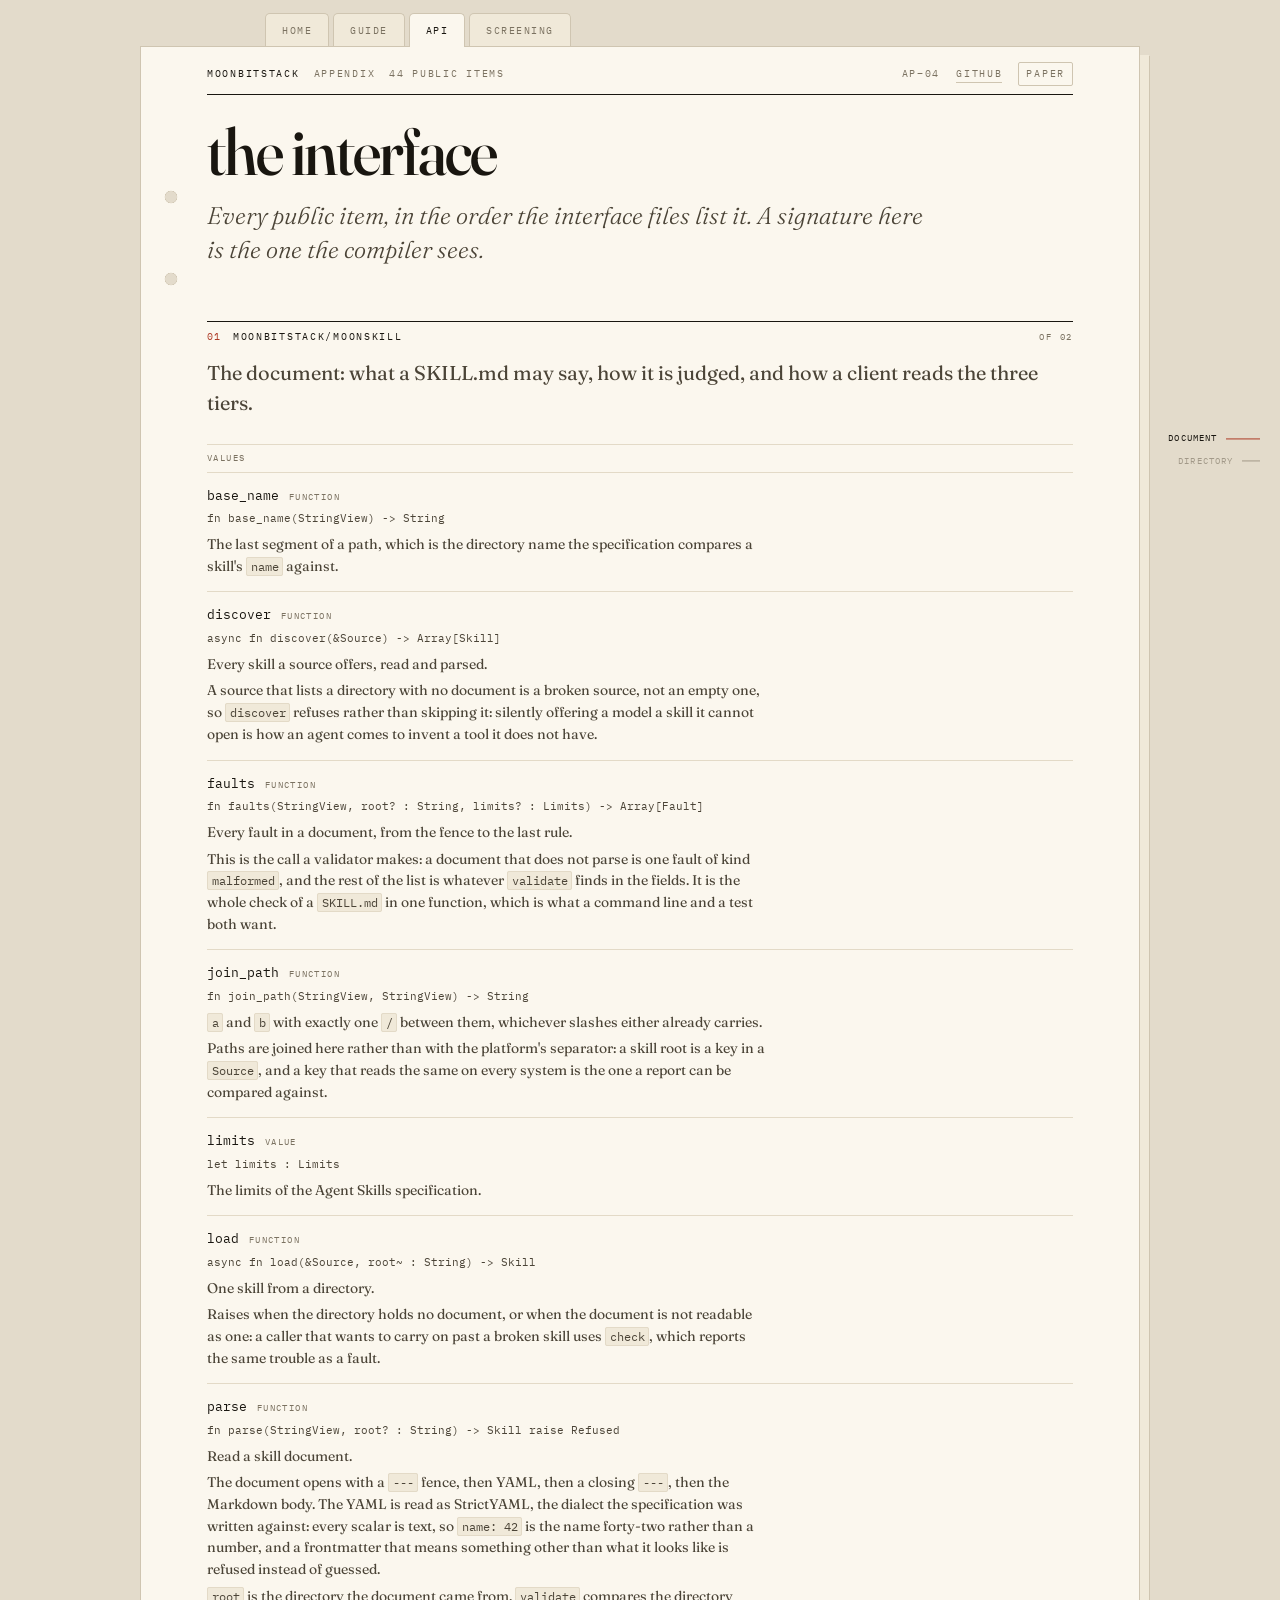
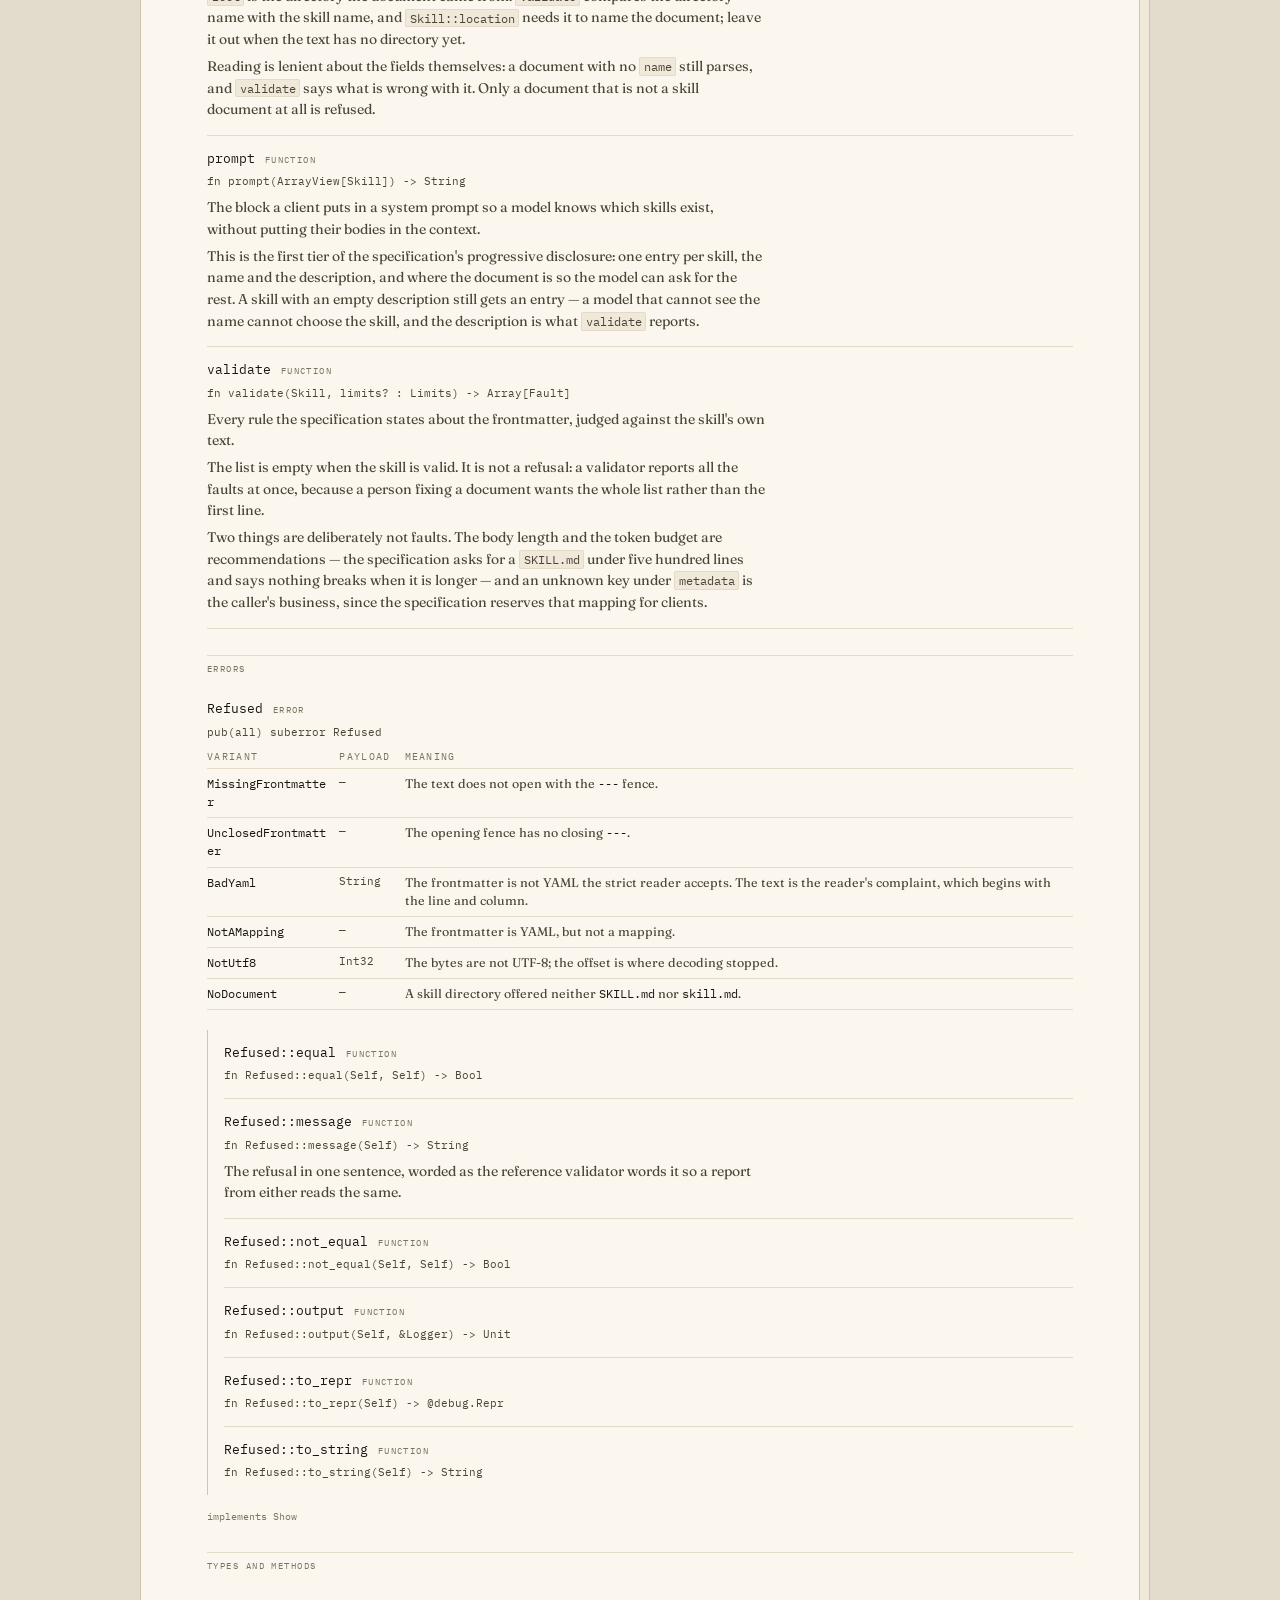
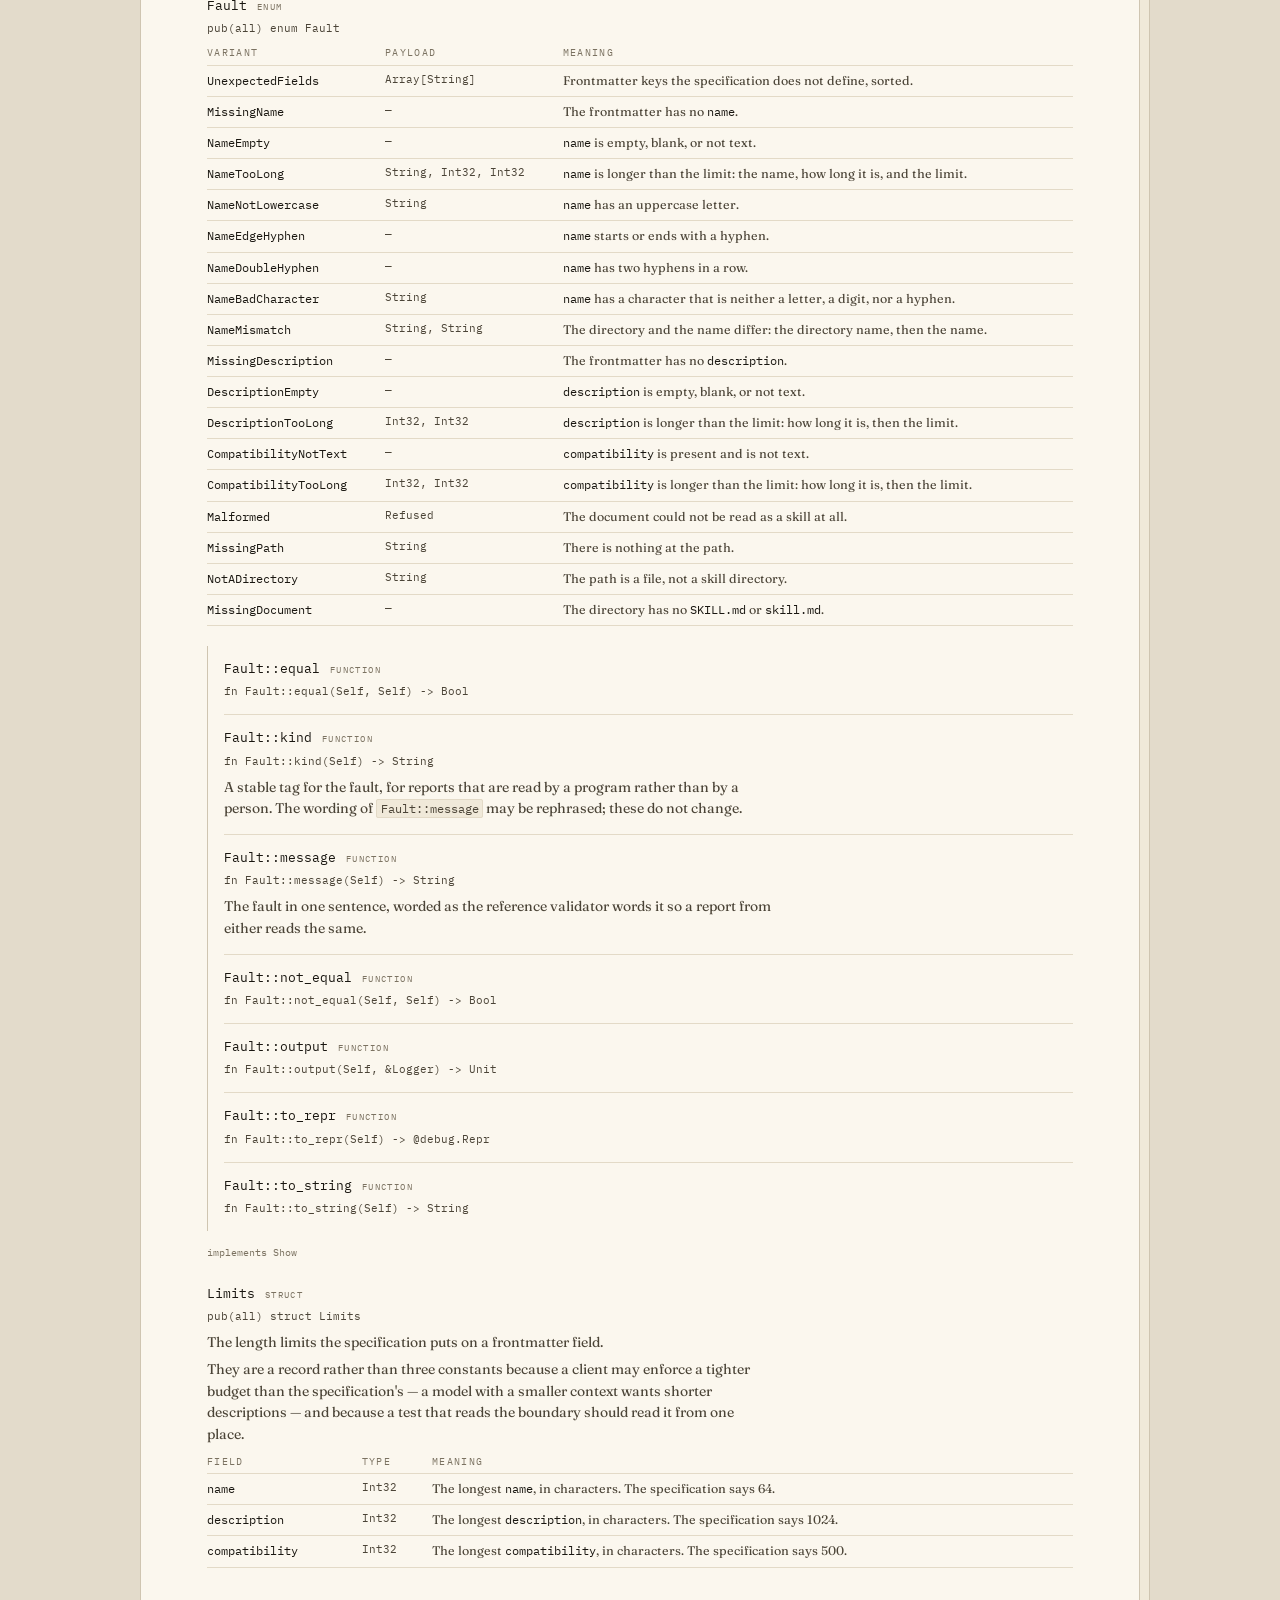
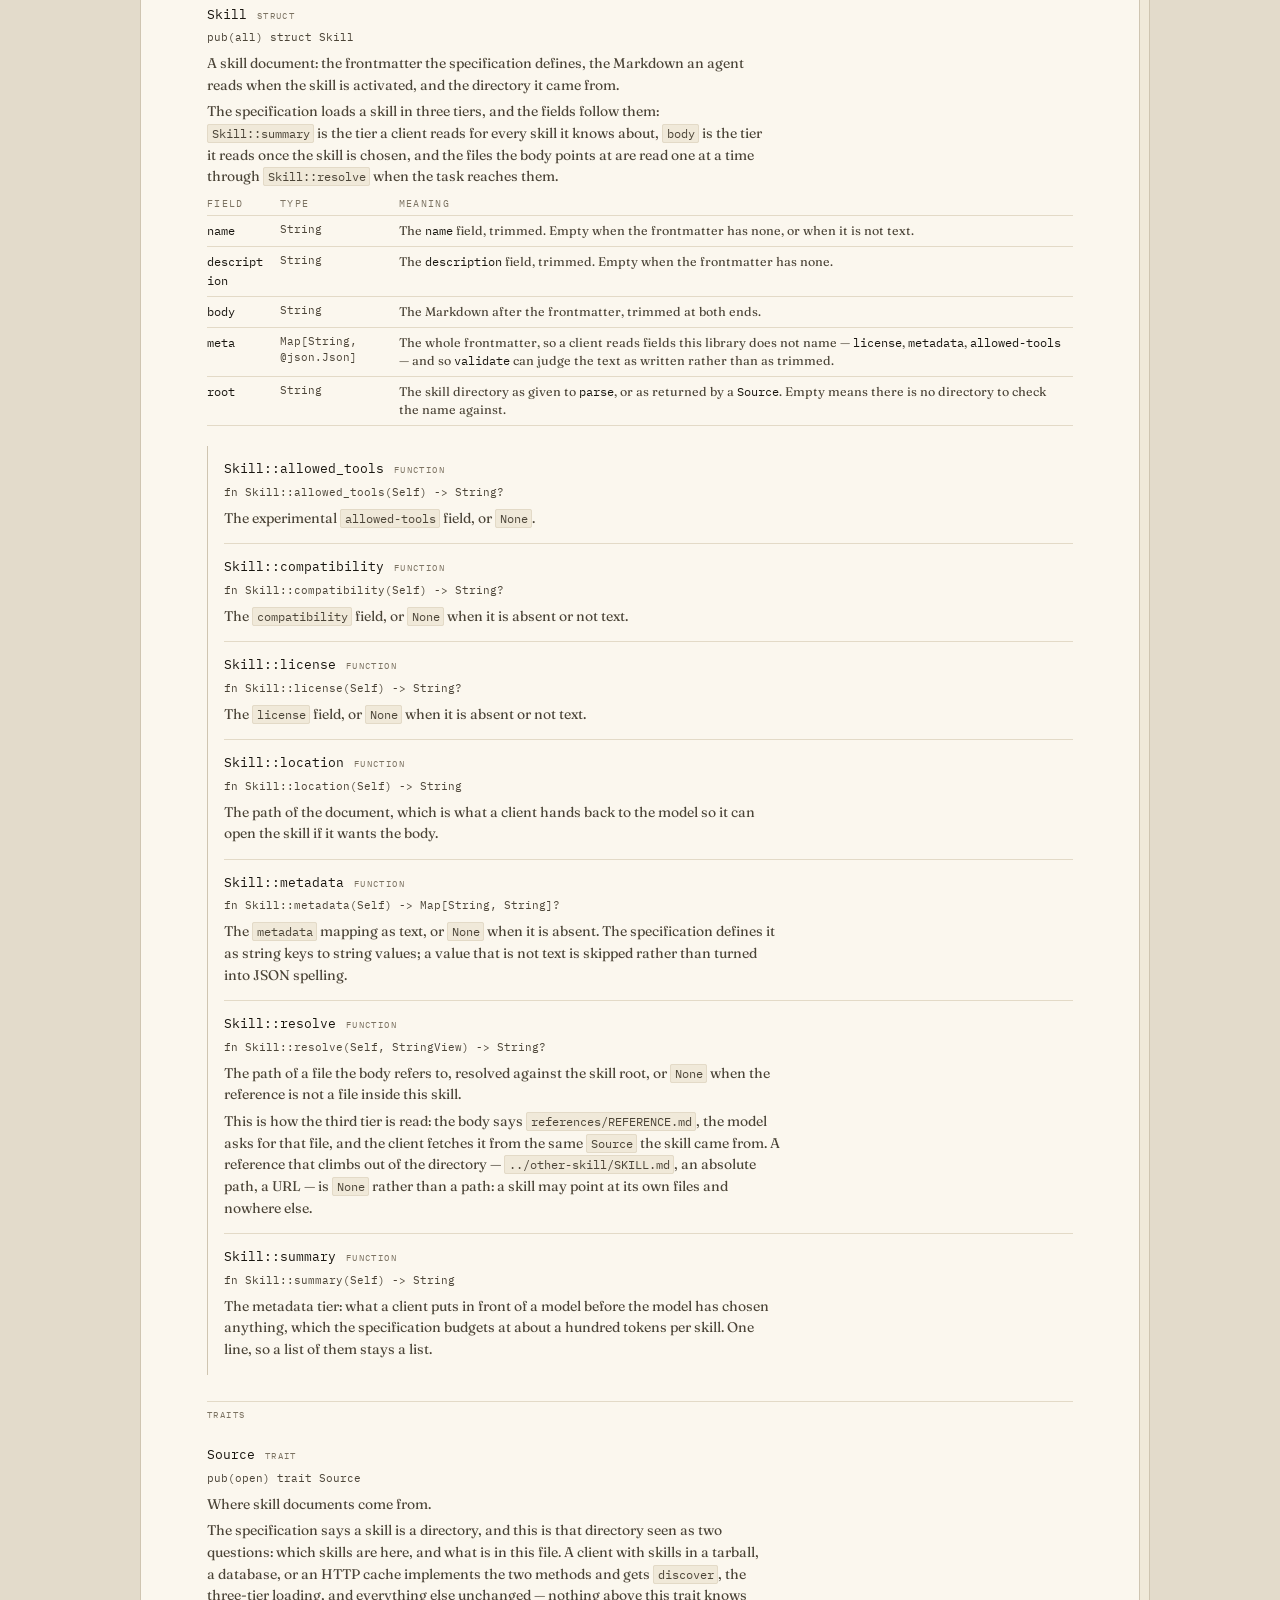
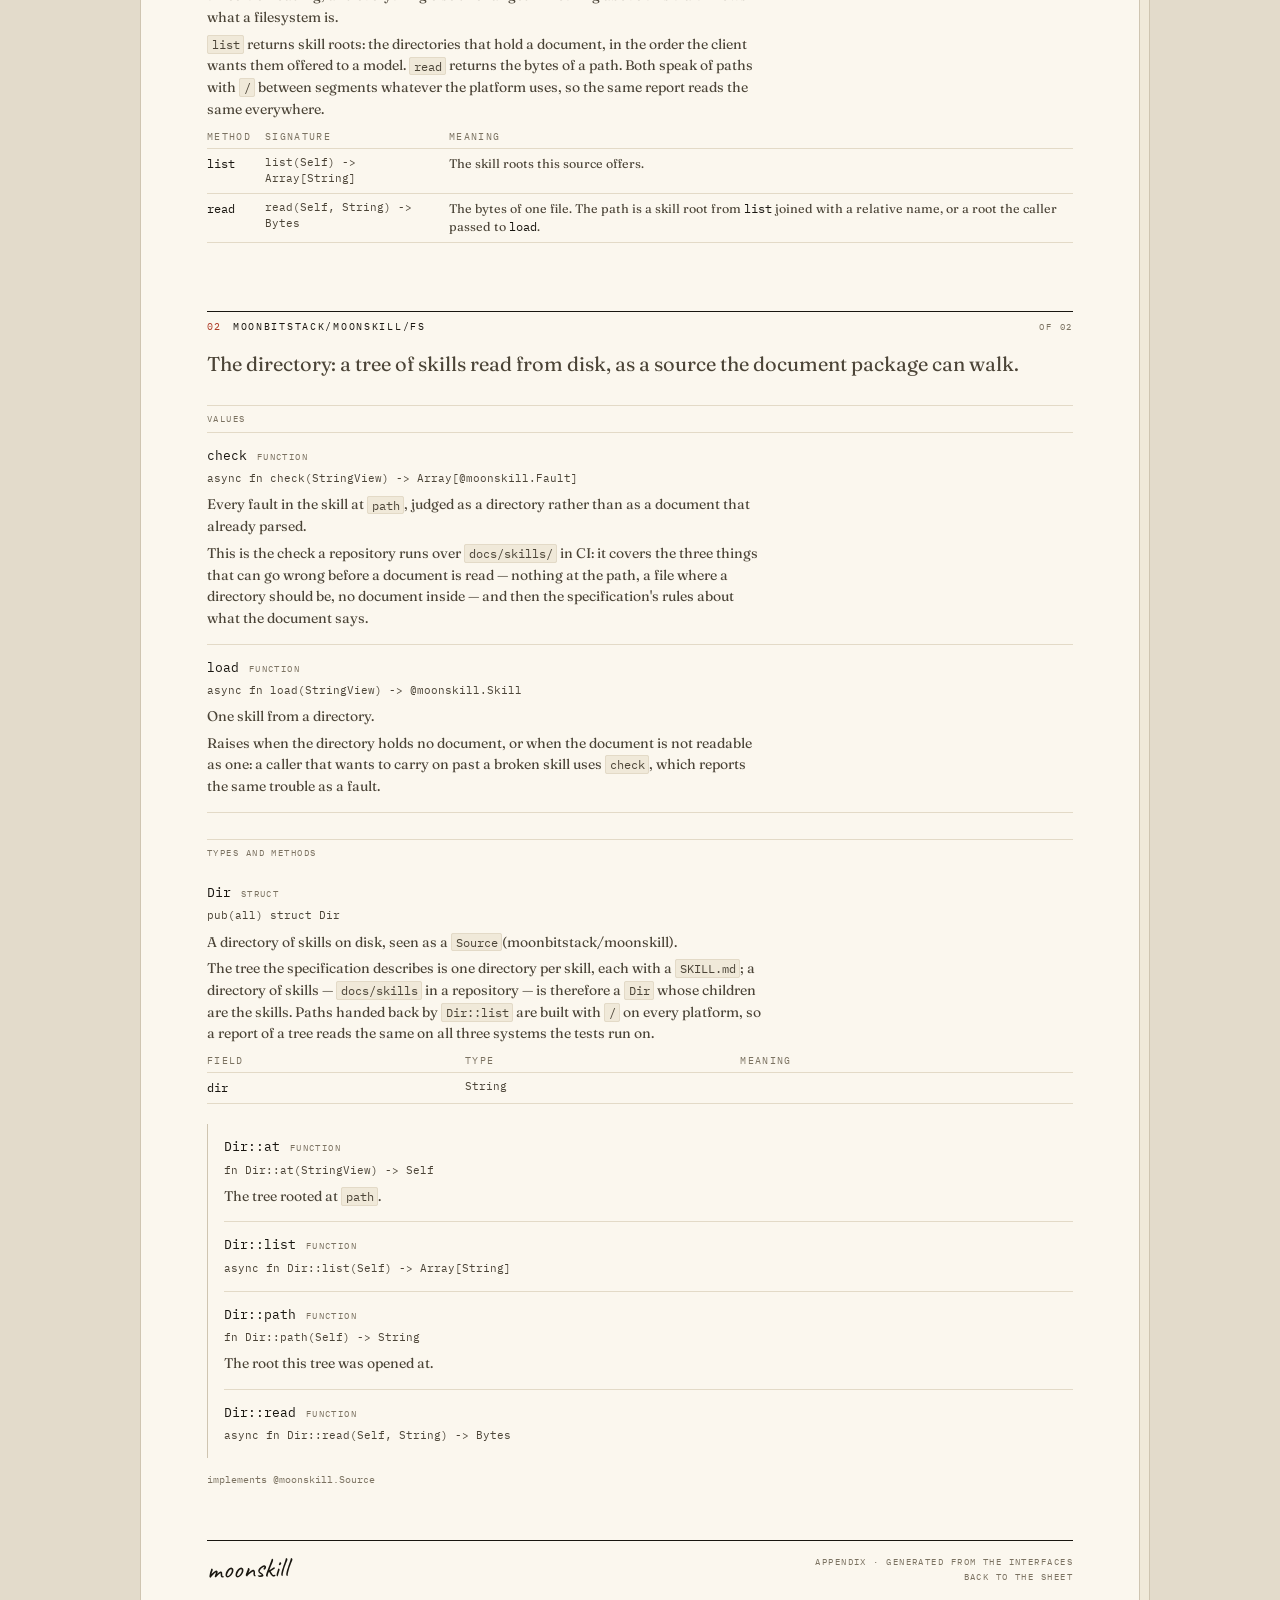
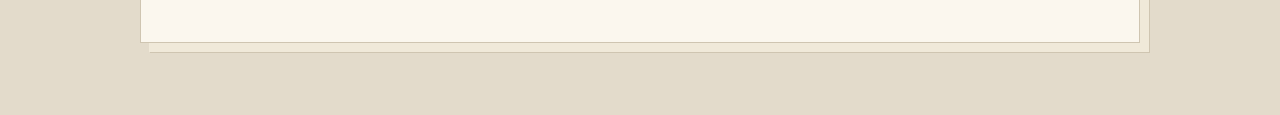
==== commit 24fb08f8: "docs(moonskill): rebuild the site as the object it describes. The previous pages were a column of ty" ====
--- a/docs/api.html
+++ b/docs/api.html
@@ -17,38 +17,41 @@
 </script>
 <link rel="preconnect" href="https://fonts.googleapis.com">
 <link rel="preconnect" href="https://fonts.gstatic.com" crossorigin>
-<link rel="stylesheet" href="https://fonts.googleapis.com/css2?family=IBM+Plex+Mono:wght@400;500&family=Source+Serif+4:ital,opsz,wght@0,8..60,400;0,8..60,600;1,8..60,400&display=swap">
+<link rel="stylesheet" href="https://fonts.googleapis.com/css2?family=Caveat:wght@400;500&family=Fraunces:ital,opsz,wght@0,9..144,300..700;1,9..144,300..600&family=IBM+Plex+Mono:wght@400;500&display=swap">
 <link rel="stylesheet" href="style.css">
 </head>
 <body>
 
-<header class="masthead">
-  <div class="wrap">
-    <a class="mark" href="index.html">moonskill</a>
-    <nav class="nav" aria-label="Pages">
-      <a href="index.html">home</a>
-      <a href="guide.html">guide</a>
-      <a href="api.html" aria-current="page">api</a>
-      <a href="screening.html">screening</a>
+<main class="sheet">
+
+  <nav class="tabs" aria-label="Pages">
+    <a class="tab" href="index.html">home</a>
+    <a class="tab" href="guide.html">guide</a>
+    <a class="tab" href="api.html" aria-current="page">api</a>
+    <a class="tab" href="screening.html">screening</a>
+  </nav>
+
+  <div class="docline">
+    <span class="ref">moonbitstack</span>
+    <span>appendix</span>
+    <span>44 public items</span>
+    <span class="right">
+      <span>ap&ndash;04</span>
       <a href="https://github.com/moonbitstack/moonskill">github</a>
-    </nav>
-    <button class="theme" type="button" data-theme-toggle>paper</button>
+      <button class="theme" type="button" data-theme-toggle>paper</button>
+    </span>
   </div>
-</header>
-
-<main class="sheet">
-
-  <section class="hero">
-    <p class="eyebrow">API &middot; 44 public items</p>
-    <h1>Everything the module publishes.<em>Generated from the interfaces, not typed after them.</em></h1>
-    <p class="standfirst">Both packages, in the order the interface files list them. A signature here is the one the compiler sees; the sentence under it is the comment above the item in the source.</p>
-  </section>
-
-  <section class="entry" id="pkg-root" data-section data-label="01 moonbitstack/moonskill">
-    <div class="rail"><span class="num">01</span><span>document</span></div>
-    <div class="body">
-      <h2>moonbitstack/moonskill</h2>
-      <p class="lede">The document: what a SKILL.md may say, how it is judged, and how a client reads the three tiers.</p>
+
+  <div class="masthead masthead--sub">
+    <div>
+      <h1>the interface</h1>
+      <p class="role">Every public item, in the order the interface files list it. A signature here is the one the compiler sees.</p>
+    </div>
+  </div>
+
+  <section class="section" id="pkg-root" data-section data-label="document">
+    <h2 class="sec"><span class="n">01</span><span class="t">moonbitstack/moonskill</span><span class="of">of 02</span></h2>
+    <p class="lede">The document: what a SKILL.md may say, how it is judged, and how a client reads the three tiers.</p>
 <h3 class="api-group">Values</h3>
 <div class="api-list">
 <div class="api-item" id="base-name">
@@ -328,14 +331,11 @@
 <div class="api-doc"><p>Where skill documents come from.</p><p>The specification says a skill is a directory, and this is that directory seen as two questions: which skills are here, and what is in this file. A client with skills in a tarball, a database, or an HTTP cache implements the two methods and gets <code>discover</code>, the three-tier loading, and everything else unchanged — nothing above this trait knows what a filesystem is.</p><p><code>list</code> returns skill roots: the directories that hold a document, in the order the client wants them offered to a model. <code>read</code> returns the bytes of a path. Both speak of paths with <code>/</code> between segments whatever the platform uses, so the same report reads the same everywhere.</p></div>
 <table class="api-members"><thead><tr><th scope="col">Method</th><th scope="col">Signature</th><th scope="col">Meaning</th></tr></thead><tbody><tr><td><code>list</code></td><td>list(Self) -&gt; Array[String]</td><td>The skill roots this source offers.</td></tr><tr><td><code>read</code></td><td>read(Self, String) -&gt; Bytes</td><td>The bytes of one file. The path is a skill root from <code>list</code> joined with a relative name, or a root the caller passed to <code>load</code>.</td></tr></tbody></table>
 </div>
-    </div>
   </section>
 
-  <section class="entry" id="pkg-fs" data-section data-label="02 moonbitstack/moonskill/fs">
-    <div class="rail"><span class="num">02</span><span>directory</span></div>
-    <div class="body">
-      <h2>moonbitstack/moonskill/fs</h2>
-      <p class="lede">The directory: a tree of skills read from disk, as a source the document package can walk.</p>
+  <section class="section" id="pkg-fs" data-section data-label="directory">
+    <h2 class="sec"><span class="n">02</span><span class="t">moonbitstack/moonskill/fs</span><span class="of">of 02</span></h2>
+    <p class="lede">The directory: a tree of skills read from disk, as a source the document package can walk.</p>
 <h3 class="api-group">Values</h3>
 <div class="api-list">
 <div class="api-item" id="check">
@@ -398,25 +398,19 @@
 </div>
 </div>
 <p class="api-impl">implements <code>@moonskill.Source</code></p>
-    </div>
   </section>
 
+  <footer class="foot">
+    <span class="signature">moonskill</span>
+    <span class="small">
+      appendix &middot; generated from the interfaces<br>
+      <a href="index.html">back to the sheet</a>
+    </span>
+  </footer>
+
 </main>
 
-<footer>
-  <span>moonskill &middot; api</span>
-  <span class="right">
-    <a href="index.html">home</a>
-    <a href="guide.html">guide</a>
-    <a href="https://github.com/moonbitstack/moonskill">source</a>
-  </span>
-</footer>
-
-<div class="edge" aria-hidden="true">
-  <div class="edge-line"></div>
-  <div class="edge-marks"></div>
-  <div class="edge-thumb"></div>
-</div>
+<nav class="index" aria-label="Sections"></nav>
 
 <script type="module" src="site.js"></script>
 </body>
--- a/docs/style.css
+++ b/docs/style.css
@@ -1,53 +1,59 @@
-/* moonskill — a résumé in paper and ink.
+/* moonskill — a curriculum vitae, screened.
  *
- * The library reads documents: a machine-written header, a human body, and the
- * files the body points at. The site keeps that split in its type. Monospace is
- * machine text — names, tags, signatures, directories. Serif is the prose a
- * person reads. Nothing else sets type, and there is one accent, spent on what
- * the checker refuses.
+ * A skill is a résumé and the client reading it is the one hiring. The page is
+ * therefore an object: a sheet of paper on a desk, punched, clipped, ruled,
+ * stamped and annotated. Type carries the rest — a soft serif for the voice,
+ * a monospace for what a machine reads, a hand for the reviewer's pen.
  */
 
 :root {
-  --paper: #fbfaf6;
-  --paper-raise: #f4f1e8;
-  --ink: #17160f;
-  --ink-soft: #45423a;
-  --muted: #6f6a5e;
-  --rule: #d9d3c4;
-  --rule-soft: #e8e3d6;
-  --accent: #a8452c;
-  --accent-wash: #f2e2da;
-  --sheet: 1020px;
-  --rail: 148px;
-  --serif: "Source Serif 4", ui-serif, Georgia, "Times New Roman", serif;
+  --desk: #e3dbcb;
+  --paper: #fbf7ee;
+  --paper-shade: #f0e9d9;
+  --ink: #191610;
+  --ink-soft: #4b4437;
+  --muted: #7b7261;
+  --rule: #cfc5b1;
+  --rule-soft: #e3dac7;
+  --accent: #ad3a25;
+  --accent-wash: #f2e0d7;
+  --stamp: #a8371f;
+  --display: "Fraunces", ui-serif, Georgia, "Times New Roman", serif;
+  --text: "Fraunces", ui-serif, Georgia, "Times New Roman", serif;
   --mono: "IBM Plex Mono", ui-monospace, SFMono-Regular, Menlo, Consolas, monospace;
+  --pen: "Caveat", ui-rounded, "Segoe Print", cursive;
+  --sheet: 1000px;
   color-scheme: light;
 }
 
 :root[data-theme="ink"] {
-  --paper: #14130f;
-  --paper-raise: #1c1a15;
-  --ink: #ece7da;
-  --ink-soft: #c3bcac;
-  --muted: #8e8778;
-  --rule: #322e26;
-  --rule-soft: #262218;
-  --accent: #d3705a;
-  --accent-wash: #2b1d17;
+  --desk: #0c0b08;
+  --paper: #17140f;
+  --paper-shade: #1e1a14;
+  --ink: #efe9dc;
+  --ink-soft: #c9c1af;
+  --muted: #948b78;
+  --rule: #3a342a;
+  --rule-soft: #2a251d;
+  --accent: #d96a50;
+  --accent-wash: #2c1c16;
+  --stamp: #b8492f;
   color-scheme: dark;
 }
 
 @media (prefers-color-scheme: dark) {
   :root:not([data-theme="paper"]) {
-    --paper: #14130f;
-    --paper-raise: #1c1a15;
-    --ink: #ece7da;
-    --ink-soft: #c3bcac;
-    --muted: #8e8778;
-    --rule: #322e26;
-    --rule-soft: #262218;
-    --accent: #d3705a;
-    --accent-wash: #2b1d17;
+    --desk: #0c0b08;
+    --paper: #17140f;
+    --paper-shade: #1e1a14;
+    --ink: #efe9dc;
+    --ink-soft: #c9c1af;
+    --muted: #948b78;
+    --rule: #3a342a;
+    --rule-soft: #2a251d;
+    --accent: #d96a50;
+    --accent-wash: #2c1c16;
+    --stamp: #b8492f;
     color-scheme: dark;
   }
 }
@@ -59,9 +65,9 @@
 }
 
 html {
+  -webkit-text-size-adjust: 100%;
   scroll-behavior: smooth;
-  scroll-padding-top: 80px;
-  -webkit-text-size-adjust: 100%;
+  scroll-padding-top: 30px;
 }
 
 @media (prefers-reduced-motion: reduce) {
@@ -72,14 +78,15 @@
 
 body {
   margin: 0;
-  background: var(--paper);
-  color: var(--ink);
-  font-family: var(--serif);
+  padding-top: 46px;
+  background-color: var(--desk);
+  color: var(--ink);
+  font-family: var(--text);
   font-size: 16.5px;
   line-height: 1.62;
+  font-optical-sizing: auto;
   font-variant-ligatures: no-contextual;
-  text-rendering: optimizeLegibility;
-  transition: background-color 160ms linear, color 160ms linear;
+  -webkit-font-smoothing: antialiased;
 }
 
 ::selection {
@@ -91,7 +98,7 @@
   color: inherit;
   text-decoration: none;
   border-bottom: 1px solid var(--rule);
-  transition: border-color 120ms linear, color 120ms linear;
+  transition: border-color 140ms linear, color 140ms linear;
 }
 
 a:hover {
@@ -101,34 +108,27 @@
 
 a:focus-visible,
 button:focus-visible,
+input:focus-visible,
 textarea:focus-visible {
   outline: 2px solid var(--accent);
   outline-offset: 3px;
 }
 
 code,
-kbd,
 pre,
-textarea {
+textarea,
+.mono {
   font-family: var(--mono);
   font-variant-ligatures: no-contextual;
 }
 
 :not(pre) > code {
-  font-size: 0.86em;
-  padding: 0.1em 0.34em;
-  background: var(--paper-raise);
+  font-size: 0.85em;
+  padding: 0.08em 0.3em;
+  background: var(--paper-shade);
   border: 1px solid var(--rule-soft);
   border-radius: 2px;
   overflow-wrap: anywhere;
-}
-
-.mono {
-  font-family: var(--mono);
-  font-size: 11px;
-  letter-spacing: 0.13em;
-  text-transform: uppercase;
-  color: var(--muted);
 }
 
 .sr-only {
@@ -142,371 +142,976 @@
   white-space: nowrap;
 }
 
-/* ---------- masthead ---------- */
+/* ---------- the sheet ---------- */
+
+.sheet {
+  position: relative;
+  max-width: var(--sheet);
+  margin: 0 auto 72px;
+  padding: 0 66px 58px;
+  background-color: var(--paper);
+  background-image:
+    radial-gradient(circle at 30px 150px, var(--desk) 5.5px, var(--rule) 6px, transparent 6.6px),
+    radial-gradient(circle at 30px 232px, var(--desk) 5.5px, var(--rule) 6px, transparent 6.6px);
+  background-repeat: no-repeat;
+  border: 1px solid var(--rule);
+  box-shadow:
+    9px 9px 0 0 var(--paper-shade),
+    10px 10px 0 0 var(--rule);
+}
+
+/* the clip that holds the sheet to whatever it is lying on */
+.clip {
+  position: absolute;
+  top: -5px;
+  right: 118px;
+  width: 30px;
+  height: 16px;
+  transform: rotate(-3deg);
+  color: var(--muted);
+  pointer-events: none;
+}
+
+/* ---------- file tabs ---------- */
+
+.tabs {
+  display: flex;
+  gap: 4px;
+  margin-top: -34px;
+  padding: 0 0 0 58px;
+  position: relative;
+  z-index: 2;
+}
+
+.tab {
+  padding: 9px 16px 8px;
+  font-family: var(--mono);
+  font-size: 9.5px;
+  letter-spacing: 0.16em;
+  text-transform: uppercase;
+  color: var(--muted);
+  background: var(--paper-shade);
+  border: 1px solid var(--rule);
+  border-bottom: 0;
+  border-radius: 5px 5px 0 0;
+  position: relative;
+}
+
+.tab:hover {
+  color: var(--ink);
+  border-color: var(--rule);
+}
+
+.tab[aria-current="page"] {
+  background: var(--paper);
+  color: var(--ink);
+  z-index: 3;
+}
+
+.tab[aria-current="page"]::after {
+  content: "";
+  position: absolute;
+  left: 0;
+  right: 0;
+  bottom: -3px;
+  height: 3px;
+  background: var(--paper);
+}
+
+.tab--out {
+  margin-left: auto;
+  border-bottom: 0;
+  background: transparent;
+  border-color: transparent;
+  color: var(--muted);
+}
+
+/* ---------- the document header ---------- */
+
+.docline {
+  display: flex;
+  align-items: baseline;
+  gap: 14px;
+  padding: 16px 0 8px;
+  border-bottom: 1px solid var(--ink);
+  font-family: var(--mono);
+  font-size: 9.5px;
+  letter-spacing: 0.18em;
+  text-transform: uppercase;
+  color: var(--muted);
+}
+
+.docline .ref {
+  color: var(--ink);
+}
+
+.docline .right {
+  margin-left: auto;
+  display: flex;
+  align-items: baseline;
+  gap: 16px;
+}
+
+.theme {
+  font: inherit;
+  letter-spacing: 0.18em;
+  text-transform: inherit;
+  background: transparent;
+  border: 1px solid var(--rule);
+  border-radius: 2px;
+  color: var(--muted);
+  padding: 3px 7px;
+  cursor: pointer;
+}
+
+.theme:hover {
+  color: var(--ink);
+  border-color: var(--ink-soft);
+}
 
 .masthead {
-  position: sticky;
+  position: relative;
+  display: grid;
+  grid-template-columns: minmax(0, 1fr) 168px;
+  gap: 40px;
+  padding: 30px 0 0;
+  align-items: start;
+}
+
+h1 {
+  margin: 0;
+  font-family: var(--display);
+  font-size: clamp(44px, 8vw, 108px);
+  line-height: 0.92;
+  letter-spacing: -0.035em;
+  font-weight: 500;
+  font-variation-settings: "SOFT" 0, "WONK" 1, "opsz" 144;
+}
+
+h1 .tld {
+  color: var(--muted);
+  font-weight: 300;
+}
+
+.role {
+  margin: 18px 0 0;
+  max-width: 34ch;
+  font-size: clamp(19px, 2.1vw, 24px);
+  line-height: 1.4;
+  font-style: italic;
+  font-weight: 300;
+  color: var(--ink-soft);
+}
+
+.masthead--sub {
+  grid-template-columns: minmax(0, 1fr);
+  padding-top: 26px;
+}
+
+.masthead--sub h1 {
+  font-size: clamp(34px, 5.4vw, 66px);
+  letter-spacing: -0.03em;
+}
+
+.masthead--sub .role {
+  max-width: 48ch;
+}
+
+/* the photograph a CV has where the face would be */
+.portrait {
+  position: relative;
+  margin: 6px 0 0;
+  transform: rotate(-1.4deg);
+}
+
+.portrait .frame {
+  display: block;
+  border: 1px solid var(--ink);
+  background: var(--paper-shade);
+  padding: 6px;
+}
+
+.portrait svg {
+  display: block;
+  width: 100%;
+  height: auto;
+}
+
+.portrait figcaption {
+  margin-top: 7px;
+  font-family: var(--mono);
+  font-size: 8.5px;
+  letter-spacing: 0.14em;
+  text-transform: uppercase;
+  color: var(--muted);
+  text-align: center;
+}
+
+.stamp {
+  display: inline-block;
+  padding: 8px 13px 7px;
+  border: 2px solid currentColor;
+  color: var(--stamp);
+  transform: rotate(-8deg);
+  font-family: var(--mono);
+  font-size: 11px;
+  font-weight: 500;
+  line-height: 1.15;
+  letter-spacing: 0.18em;
+  text-transform: uppercase;
+  text-align: center;
+  position: relative;
+  opacity: 0.92;
+}
+
+.stamp::before {
+  content: "";
+  position: absolute;
+  inset: 3px;
+  border: 1px solid currentColor;
+  pointer-events: none;
+}
+
+.stamp em {
+  display: block;
+  font-style: normal;
+  font-size: 7.5px;
+  letter-spacing: 0.14em;
+  margin-top: 3px;
+  opacity: 0.85;
+}
+
+.stamp--ink {
+  color: var(--ink-soft);
+}
+
+.masthead .stamp {
+  position: absolute;
+  right: 96px;
+  top: 196px;
+  z-index: 3;
+  font-size: 11px;
+  padding: 8px 13px 7px;
+}
+
+/* ---------- ruled fields, the way a form asks ---------- */
+
+.fields {
+  margin: 26px 0 0;
+  max-width: 420px;
+  padding: 0;
+  display: grid;
+  gap: 3px;
+  border-top: 1px solid var(--ink);
+  padding-top: 12px;
+}
+
+.field {
+  display: flex;
+  align-items: baseline;
+  gap: 10px;
+  min-width: 0;
+}
+
+.field dt {
+  flex: 0 0 auto;
+  font-family: var(--mono);
+  font-size: 9.5px;
+  letter-spacing: 0.16em;
+  text-transform: uppercase;
+  color: var(--muted);
+}
+
+.field .dots {
+  flex: 1 1 auto;
+  min-width: 12px;
+  border-bottom: 2px dotted var(--rule);
+  transform: translateY(-3px);
+}
+
+.field dd {
+  margin: 0;
+  font-family: var(--mono);
+  font-size: 11.5px;
+  color: var(--ink);
+  text-align: right;
+  overflow-wrap: anywhere;
+}
+
+.field dd a {
+  border: 0;
+}
+
+/* ---------- sections ---------- */
+
+.section {
+  margin-top: 54px;
+}
+
+.sec {
+  display: flex;
+  align-items: baseline;
+  gap: 12px;
+  margin: 0 0 6px;
+  padding-top: 7px;
+  border-top: 1px solid var(--ink);
+  font-family: var(--mono);
+  font-size: 9.5px;
+  font-weight: 400;
+  letter-spacing: 0.18em;
+  text-transform: uppercase;
+}
+
+.sec .n {
+  color: var(--accent);
+  letter-spacing: 0.1em;
+}
+
+.sec .t {
+  color: var(--ink);
+}
+
+.sec .of {
+  margin-left: auto;
+  color: var(--muted);
+  font-size: 9px;
+}
+
+.lede {
+  margin: 18px 0 0;
+  font-size: 20px;
+  line-height: 1.5;
+  max-width: 46ch;
+  color: var(--ink-soft);
+}
+
+.section p {
+  margin: 14px 0 0;
+  max-width: 64ch;
+}
+
+.section p:first-child {
+  margin-top: 0;
+}
+
+.section strong {
+  font-weight: 600;
+}
+
+/* a CV entry: what on the left, what happened on the right */
+.entry {
+  display: grid;
+  grid-template-columns: 178px minmax(0, 1fr);
+  gap: 34px;
+  padding: 16px 0 18px;
+  border-bottom: 1px solid var(--rule-soft);
+}
+
+.entry:first-of-type {
+  border-top: 1px solid var(--rule-soft);
+}
+
+.entry .meta {
+  font-family: var(--mono);
+  font-size: 10.5px;
+  line-height: 1.7;
+  color: var(--muted);
+  overflow-wrap: anywhere;
+}
+
+.entry .meta b {
+  display: block;
+  color: var(--ink);
+  font-weight: 400;
+  font-size: 11px;
+}
+
+.entry h3 {
+  margin: 0;
+  font-family: var(--display);
+  font-size: 21px;
+  font-weight: 500;
+  letter-spacing: -0.012em;
+  line-height: 1.2;
+}
+
+.entry p {
+  margin: 6px 0 0;
+  max-width: 58ch;
+  color: var(--ink-soft);
+  font-size: 15.5px;
+}
+
+/* ---------- the reviewer's pen ---------- */
+
+.pen {
+  font-family: var(--pen);
+  font-size: 21px;
+  line-height: 1.25;
+  color: var(--accent);
+  transform: rotate(-1.6deg);
+  transform-origin: left center;
+  display: inline-flex;
+  align-items: flex-start;
+  gap: 6px;
+  margin: 14px 0 0;
+  opacity: 0.9;
+}
+
+.pen svg {
+  width: 46px;
+  height: 26px;
+  flex: 0 0 auto;
+  margin-top: -6px;
+  overflow: visible;
+}
+
+/* ---------- tiers, indented by depth ---------- */
+
+.tiers {
+  list-style: none;
+  margin: 8px 0 0;
+  padding: 0;
+}
+
+.tiers li {
+  position: relative;
+  padding: 14px 0 14px calc(var(--depth) * 34px + 34px);
+  border-bottom: 1px solid var(--rule-soft);
+}
+
+.tiers li::before {
+  content: "";
+  position: absolute;
+  left: calc(var(--depth) * 34px + 12px);
+  top: 26px;
+  width: 12px;
+  height: 1px;
+  background: var(--accent);
+}
+
+.tiers .label {
+  display: block;
+  font-family: var(--mono);
+  font-size: 9.5px;
+  letter-spacing: 0.16em;
+  text-transform: uppercase;
+  color: var(--accent);
+}
+
+.tiers .what {
+  display: block;
+  margin-top: 5px;
+  font-size: 17px;
+  line-height: 1.45;
+}
+
+.tiers .how {
+  display: block;
+  margin-top: 4px;
+  font-family: var(--mono);
+  font-size: 10.5px;
+  color: var(--muted);
+  overflow-wrap: anywhere;
+}
+
+/* ---------- the screening form ---------- */
+
+.form {
+  margin: 20px 0 0;
+  border: 1px solid var(--ink);
+  background: var(--paper);
+  position: relative;
+}
+
+.form-head {
+  display: flex;
+  align-items: baseline;
+  gap: 12px;
+  flex-wrap: wrap;
+  padding: 7px 12px;
+  border-bottom: 1px solid var(--ink);
+  background: var(--paper-shade);
+  font-family: var(--mono);
+  font-size: 9.5px;
+  letter-spacing: 0.16em;
+  text-transform: uppercase;
+  color: var(--muted);
+}
+
+.form-head .state {
+  margin-left: auto;
+  color: var(--accent);
+}
+
+.form-head .state[data-clean="true"] {
+  color: var(--ink-soft);
+}
+
+.form-head .root-label {
+  display: inline-flex;
+  align-items: baseline;
+  gap: 6px;
+}
+
+.form-head input.root {
+  font-family: var(--mono);
+  font-size: 10.5px;
+  letter-spacing: 0.04em;
+  color: var(--ink);
+  background: transparent;
+  border: 0;
+  border-bottom: 1px solid var(--ink-soft);
+  padding: 1px 3px;
+  width: 13ch;
+}
+
+.form-head input.root:focus {
+  outline: none;
+  border-bottom-color: var(--accent);
+}
+
+.form-grid {
+  display: grid;
+  grid-template-columns: minmax(0, 1.06fr) minmax(0, 1fr);
+}
+
+.form-grid > .pane {
+  min-width: 0;
+  position: relative;
+}
+
+.form-grid > .pane + .pane {
+  border-left: 1px solid var(--rule);
+}
+
+.pane-doc::before {
+  content: "";
+  position: absolute;
+  left: 15px;
   top: 0;
-  z-index: 40;
-  height: 56px;
-  background: var(--paper);
-  border-bottom: 1px solid var(--rule);
-}
-
-.masthead .wrap {
-  max-width: var(--sheet);
-  height: 100%;
-  margin: 0 auto;
-  padding: 0 clamp(20px, 4vw, 56px);
-  display: flex;
-  align-items: center;
-  gap: 28px;
-}
-
-.mark {
-  font-family: var(--mono);
-  font-size: 13px;
-  letter-spacing: 0.02em;
+  bottom: 0;
+  width: 1px;
+  background: var(--accent);
+  opacity: 0.4;
+  pointer-events: none;
+}
+
+.form textarea {
+  display: block;
+  width: 100%;
+  height: 272px;
+  padding: 12px 16px 12px 26px;
   border: 0;
-  color: var(--ink);
+  resize: vertical;
+  background-color: var(--paper);
+  background-image: repeating-linear-gradient(
+    to bottom,
+    var(--paper) 0 23px,
+    var(--rule-soft) 23px 24px
+  );
+  background-attachment: local;
+  color: var(--ink);
+  font-size: 12.5px;
+  line-height: 24px;
+  tab-size: 2;
+}
+
+.form textarea:focus {
+  outline: none;
+}
+
+.verdicts {
+  list-style: none;
+  margin: 0;
+  padding: 0;
+  max-height: 272px;
+  overflow-y: auto;
+}
+
+.verdicts li {
+  padding: 8px 16px 9px 26px;
+  border-bottom: 1px solid var(--rule-soft);
+  position: relative;
+}
+
+.verdicts li::before {
+  content: "";
+  position: absolute;
+  left: 12px;
+  top: 15px;
+  width: 6px;
+  height: 6px;
+  background: var(--accent);
+}
+
+.verdicts li:last-child {
+  border-bottom: 0;
+}
+
+.verdicts .kind {
+  display: block;
+  font-family: var(--mono);
+  font-size: 11px;
+  color: var(--accent);
+}
+
+.verdicts .message {
+  display: block;
+  margin-top: 2px;
+  font-size: 13.5px;
+  line-height: 1.45;
+  color: var(--ink-soft);
+}
+
+.verdicts .empty {
+  padding: 26px 20px 26px 26px;
+  color: var(--muted);
+  font-size: 13.5px;
+  line-height: 1.5;
+}
+
+.verdicts .empty::before {
+  display: none;
+}
+
+.form-foot {
   display: flex;
   align-items: center;
   gap: 8px;
-}
-
-.mark::before {
-  content: "";
-  width: 10px;
-  height: 10px;
-  border-top: 1px solid currentColor;
-  border-bottom: 1px solid currentColor;
-}
-
-.mark:hover {
-  border: 0;
-  color: var(--ink);
-}
-
-.nav {
-  margin-left: auto;
-  display: flex;
-  align-items: center;
-  gap: clamp(12px, 2.2vw, 26px);
-  font-family: var(--mono);
-  font-size: 11px;
-  letter-spacing: 0.12em;
-  text-transform: uppercase;
-}
-
-.nav a {
-  border: 0;
-  color: var(--muted);
-  padding: 4px 0;
-  border-bottom: 1px solid transparent;
-}
-
-.nav a:hover {
-  color: var(--ink);
-}
-
-.nav a[aria-current="page"] {
-  color: var(--ink);
-  border-bottom-color: var(--ink);
-}
-
-.theme {
-  flex: 0 0 auto;
-  font-family: var(--mono);
-  font-size: 10.5px;
-  letter-spacing: 0.12em;
-  text-transform: uppercase;
-  color: var(--muted);
+  flex-wrap: wrap;
+  padding: 8px 12px;
+  border-top: 1px solid var(--rule);
+  font-family: var(--mono);
+  font-size: 9.5px;
+  letter-spacing: 0.14em;
+  text-transform: uppercase;
+  color: var(--muted);
+}
+
+.chip {
+  font: inherit;
+  letter-spacing: 0.14em;
+  text-transform: uppercase;
   background: transparent;
   border: 1px solid var(--rule);
   border-radius: 2px;
-  padding: 5px 9px;
+  color: var(--muted);
+  padding: 4px 8px;
   cursor: pointer;
-  min-width: 62px;
-}
-
-.theme:hover {
+}
+
+.chip:hover {
   color: var(--ink);
   border-color: var(--ink-soft);
 }
 
-/* ---------- sheet ---------- */
-
-.sheet {
-  max-width: var(--sheet);
-  margin: 0 auto;
-  padding: 0 clamp(20px, 4vw, 56px) 96px;
-}
-
-.hero {
-  padding: clamp(44px, 7vw, 88px) 0 0;
-}
-
-.eyebrow {
-  margin: 0 0 22px;
+.chip[aria-pressed="true"] {
+  color: var(--accent);
+  border-color: var(--accent);
+}
+
+/* the verdict, stamped over the sheet's corner */
+.form-stamp {
+  position: absolute;
+  right: 14px;
+  bottom: 12px;
+  z-index: 2;
+  pointer-events: none;
+  opacity: 0.9;
+}
+
+.form-stamp .stamp {
+  transform: rotate(-6deg);
+  font-size: 12px;
+  padding: 8px 13px 7px;
+}
+
+/* ---------- figures as form lines ---------- */
+
+.figures {
+  margin: 18px 0 0;
+  padding: 0;
+  display: grid;
+  gap: 2px;
+  border-top: 1px solid var(--rule-soft);
+  padding-top: 10px;
+}
+
+.figure {
+  display: flex;
+  align-items: baseline;
+  gap: 10px;
+  padding: 3px 0;
+}
+
+.figure dt {
+  font-family: var(--mono);
+  font-size: 9.5px;
+  letter-spacing: 0.16em;
+  text-transform: uppercase;
+  color: var(--muted);
+}
+
+.figure .dots {
+  flex: 1;
+  border-bottom: 2px dotted var(--rule);
+  transform: translateY(-5px);
+}
+
+.figure dd {
+  margin: 0;
+  font-family: var(--display);
+  font-size: 27px;
+  line-height: 1;
+  font-weight: 500;
+  letter-spacing: -0.02em;
+  font-variant-numeric: lining-nums tabular-nums;
+  color: var(--ink);
+  min-width: 2ch;
+  text-align: right;
+}
+
+/* ---------- references ---------- */
+
+.refs {
+  list-style: none;
+  margin: 16px 0 0;
+  padding: 0;
+}
+
+.refs li {
+  display: flex;
+  align-items: baseline;
+  gap: 14px;
+  padding: 10px 0;
+  border-bottom: 1px solid var(--rule-soft);
+}
+
+.refs .who {
   font-family: var(--mono);
   font-size: 11px;
-  letter-spacing: 0.14em;
-  text-transform: uppercase;
-  color: var(--muted);
-}
-
-h1 {
-  font-size: clamp(38px, 6.4vw, 74px);
-  line-height: 1.02;
-  letter-spacing: -0.024em;
-  font-weight: 600;
+  letter-spacing: 0.06em;
+  color: var(--ink);
+  border-bottom: 1px solid var(--rule);
+  flex: 0 0 auto;
+}
+
+.refs .what {
+  color: var(--muted);
+  font-size: 14.5px;
+  min-width: 0;
+}
+
+/* ---------- code listings ---------- */
+
+.code {
+  margin: 16px 0 0;
+  border: 1px solid var(--rule);
+  background: var(--paper-shade);
+  overflow: hidden;
+}
+
+.code-head {
+  display: flex;
+  align-items: center;
+  gap: 12px;
+  padding: 6px 11px;
+  border-bottom: 1px solid var(--rule);
+  font-family: var(--mono);
+  font-size: 9px;
+  letter-spacing: 0.16em;
+  text-transform: uppercase;
+  color: var(--muted);
+}
+
+.code-head .copy {
+  margin-left: auto;
+  font: inherit;
+  letter-spacing: 0.16em;
+  text-transform: uppercase;
+  background: transparent;
+  border: 0;
+  color: var(--muted);
+  cursor: pointer;
+  padding: 2px 0;
+}
+
+.code-head .copy:hover {
+  color: var(--accent);
+}
+
+pre {
   margin: 0;
-  max-width: 15ch;
-}
-
-h1 em {
-  display: block;
-  font-style: italic;
-  font-weight: 400;
+  padding: 13px 15px;
+  overflow-x: auto;
+  font-size: 12.5px;
+  line-height: 1.7;
+  color: var(--ink);
+  tab-size: 2;
+}
+
+.out {
+  padding: 10px 15px;
+  border-top: 1px solid var(--rule);
   color: var(--ink-soft);
-  font-size: 0.58em;
-  letter-spacing: -0.012em;
-  line-height: 1.22;
-  margin-top: 0.28em;
-  max-width: 34ch;
-}
-
-.standfirst {
-  margin: clamp(26px, 3.4vw, 38px) 0 0;
-  max-width: 62ch;
-  font-size: clamp(17px, 1.6vw, 19.5px);
+  font-family: var(--mono);
+  font-size: 12px;
   line-height: 1.6;
-  color: var(--ink-soft);
-}
-
-.contact {
-  margin: 30px 0 0;
-  padding: 12px 0 0;
-  border-top: 1px solid var(--rule);
-  font-family: var(--mono);
-  font-size: 11.5px;
-  letter-spacing: 0.04em;
-  color: var(--muted);
-  display: flex;
-  flex-wrap: wrap;
-  gap: 8px 14px;
-  align-items: baseline;
-}
-
-.contact a {
-  border-bottom-color: transparent;
-}
-
-.contact .sep {
-  color: var(--rule);
-}
-
-/* ---------- entries: the CV grid ---------- */
-
-.entry {
-  display: grid;
-  grid-template-columns: var(--rail) minmax(0, 1fr);
-  gap: clamp(18px, 3vw, 46px);
-  border-top: 1px solid var(--rule);
-  padding-top: 18px;
-  margin-top: clamp(46px, 6vw, 72px);
-}
-
-.entry > .rail {
-  font-family: var(--mono);
-  font-size: 10.5px;
-  letter-spacing: 0.14em;
-  text-transform: uppercase;
-  color: var(--muted);
-}
-
-.entry > .rail .num {
-  display: block;
-  color: var(--accent);
-  margin-bottom: 7px;
-  letter-spacing: 0.08em;
-}
-
-.entry > .body {
-  min-width: 0;
-}
-
-h2 {
-  font-size: clamp(23px, 2.6vw, 30px);
-  line-height: 1.18;
-  letter-spacing: -0.012em;
-  font-weight: 600;
-  margin: -4px 0 0;
-}
-
-h3 {
-  font-size: 18px;
-  line-height: 1.3;
-  font-weight: 600;
-  margin: 34px 0 10px;
-  letter-spacing: -0.005em;
-}
-
-.body p {
-  margin: 16px 0 0;
-  max-width: 68ch;
-}
-
-.body p:first-of-type {
-  margin-top: 14px;
-}
-
-.lede {
-  font-size: 18.5px;
-  line-height: 1.55;
-  color: var(--ink-soft);
-}
-
-.body ul {
-  margin: 16px 0 0;
-  padding: 0 0 0 18px;
-  max-width: 66ch;
-}
-
-.body li {
-  margin: 8px 0;
-}
-
-.body li::marker {
-  color: var(--muted);
-}
-
-/* ---------- capability rows ---------- */
-
-.rows {
-  list-style: none;
-  margin: 22px 0 0;
-  padding: 0;
-  border-top: 1px solid var(--rule-soft);
-}
-
-.rows > li {
-  display: grid;
-  grid-template-columns: 132px minmax(0, 1fr);
-  gap: 20px;
-  padding: 15px 0;
-  border-bottom: 1px solid var(--rule-soft);
-}
-
-.rows .name {
-  font-family: var(--mono);
-  font-size: 12.5px;
-  color: var(--ink);
-  padding-top: 2px;
-  overflow-wrap: anywhere;
-}
-
-.rows .about {
-  min-width: 0;
-  color: var(--ink-soft);
-  font-size: 15.5px;
-}
-
-.rows .about strong {
-  color: var(--ink);
-  font-weight: 600;
-}
-
-/* ---------- tier table ---------- */
+  overflow-x: auto;
+  white-space: pre;
+}
+
+/* ---------- tables ---------- */
 
 table {
   width: 100%;
   border-collapse: collapse;
-  margin: 20px 0 0;
-  font-size: 15px;
+  margin: 16px 0 0;
+  font-size: 14.5px;
 }
 
 th {
   text-align: left;
   font-family: var(--mono);
-  font-size: 10.5px;
-  letter-spacing: 0.12em;
+  font-size: 9.5px;
+  letter-spacing: 0.14em;
   text-transform: uppercase;
   color: var(--muted);
   font-weight: 400;
-  padding: 0 14px 8px 0;
-  border-bottom: 1px solid var(--rule);
+  padding: 0 14px 6px 0;
+  border-bottom: 1px solid var(--ink);
 }
 
 td {
-  padding: 11px 14px 11px 0;
+  padding: 9px 14px 9px 0;
   border-bottom: 1px solid var(--rule-soft);
   vertical-align: top;
   color: var(--ink-soft);
   overflow-wrap: anywhere;
 }
 
-td:first-child,
-tbody th[scope="row"] {
-  font-family: var(--mono);
-  font-size: 12px;
-  color: var(--ink);
-  white-space: nowrap;
-}
-
-.tiers td:first-child,
-.tiers tbody th[scope="row"] {
-  color: var(--accent);
-  width: 44px;
-}
-
-tbody th[scope="row"] {
-  font-weight: 400;
-  text-align: left;
-}
-
-td:first-child code {
-  color: inherit;
-}
-
-.tiers th,
-.tiers td {
-  border-bottom-color: var(--rule-soft);
-}
-
 td code {
-  color: var(--ink);
   background: none;
   border: 0;
   padding: 0;
   font-size: 11.5px;
+  color: var(--ink);
+}
+
+/* ---------- the index, which is also the scrollbar ---------- */
+
+.index {
+  position: fixed;
+  top: 50%;
+  right: 20px;
+  transform: translateY(-50%);
+  z-index: 30;
+  display: flex;
+  flex-direction: column;
+  gap: 2px;
+  align-items: flex-end;
+}
+
+.index a {
+  display: flex;
+  align-items: center;
+  gap: 9px;
+  font-family: var(--mono);
+  font-size: 9px;
+  letter-spacing: 0.12em;
+  text-transform: uppercase;
+  color: var(--muted);
+  border: 0;
+  padding: 3px 0;
+  opacity: 0.62;
+  transition: opacity 160ms linear, color 160ms linear;
+}
+
+.index a .mark {
+  width: 18px;
+  height: 1px;
+  background: currentColor;
+  transition: width 160ms ease;
+}
+
+.index a:hover {
+  opacity: 1;
+  color: var(--ink);
+}
+
+.index a[aria-current="true"] {
+  opacity: 1;
+  color: var(--ink);
+}
+
+.index a[aria-current="true"] .mark {
+  width: 34px;
+  background: var(--accent);
+}
+
+/* ---------- footer ---------- */
+
+.foot {
+  margin-top: 52px;
+  padding-top: 14px;
+  border-top: 1px solid var(--ink);
+  display: grid;
+  grid-template-columns: minmax(0, 1fr) auto;
+  gap: 20px;
+  align-items: end;
+}
+
+.signature {
+  font-family: var(--pen);
+  font-size: 27px;
+  line-height: 1;
+  color: var(--ink);
+  transform: rotate(-2deg);
+  transform-origin: left bottom;
+}
+
+.foot .small {
+  font-family: var(--mono);
+  font-size: 9px;
+  letter-spacing: 0.16em;
+  text-transform: uppercase;
+  color: var(--muted);
+  text-align: right;
+}
+
+.foot .small a {
+  border: 0;
 }
 
 /* ---------- api reference ---------- */
-
-.api-group {
-  font-family: var(--mono);
-  font-size: 10.5px;
-  letter-spacing: 0.14em;
-  text-transform: uppercase;
-  color: var(--muted);
-  font-weight: 400;
-  margin: 34px 0 0;
-}
 
 .api-list {
   border-top: 1px solid var(--rule-soft);
+  margin-top: 6px;
+}
+
+.api-group {
+  margin: 26px 0 0;
+  padding-top: 6px;
+  border-top: 1px solid var(--rule-soft);
+  font-family: var(--mono);
+  font-size: 9px;
+  letter-spacing: 0.16em;
+  text-transform: uppercase;
+  color: var(--muted);
+  font-weight: 400;
 }
 
 .api-item,
 .api-type {
-  padding: 14px 0 16px;
+  padding: 12px 0 14px;
   border-bottom: 1px solid var(--rule-soft);
 }
 
 .api-type {
   border-bottom: 0;
-  padding-top: 26px;
+  padding-top: 22px;
 }
 
 .api-head {
@@ -519,7 +1124,7 @@
 
 .api-name {
   font-family: var(--mono);
-  font-size: 13px;
+  font-size: 12.5px;
   color: var(--ink);
   background: none;
   border: 0;
@@ -529,18 +1134,18 @@
 
 .api-kind {
   font-family: var(--mono);
-  font-size: 9.5px;
-  letter-spacing: 0.14em;
+  font-size: 8.5px;
+  letter-spacing: 0.16em;
   text-transform: uppercase;
   color: var(--muted);
 }
 
 .api-sig {
-  margin: 6px 0 0;
+  margin: 5px 0 0;
   padding: 0;
   font-family: var(--mono);
-  font-size: 11.5px;
-  line-height: 1.6;
+  font-size: 11px;
+  line-height: 1.55;
   color: var(--ink-soft);
   white-space: pre-wrap;
   overflow-wrap: anywhere;
@@ -548,20 +1153,19 @@
 }
 
 .api-doc {
-  margin-top: 8px;
-  max-width: 66ch;
-  font-size: 14.5px;
-  line-height: 1.6;
+  margin-top: 7px;
+  max-width: 62ch;
+  font-size: 14px;
+  line-height: 1.55;
   color: var(--ink-soft);
 }
 
 .api-doc p {
-  margin: 6px 0 0;
+  margin: 5px 0 0;
 }
 
 .api-methods {
-  margin-left: 0;
-  padding-left: 18px;
+  padding-left: 16px;
   border-left: 1px solid var(--rule);
   border-top: 0;
 }
@@ -571,448 +1175,105 @@
 }
 
 .api-members {
-  margin-top: 10px;
-  font-size: 13px;
+  margin-top: 8px;
+  font-size: 12.5px;
 }
 
 .api-members th {
-  padding-bottom: 6px;
+  padding-bottom: 4px;
+  border-bottom: 1px solid var(--rule-soft);
 }
 
 .api-members td {
-  padding: 7px 12px 7px 0;
-  line-height: 1.5;
+  padding: 6px 12px 6px 0;
+  line-height: 1.45;
 }
 
 .api-members td:nth-child(2) {
   font-family: var(--mono);
-  font-size: 11.5px;
+  font-size: 11px;
   white-space: pre-wrap;
   overflow-wrap: anywhere;
 }
 
 .api-impl {
-  margin: 8px 0 0;
-  font-family: var(--mono);
-  font-size: 11px;
+  margin: 7px 0 0;
+  font-family: var(--mono);
+  font-size: 10px;
   color: var(--muted);
 }
 
 .api-impl code {
-  font-size: 11px;
+  font-size: 10px;
   background: none;
   border: 0;
   padding: 0;
 }
 
-/* ---------- figures ---------- */
-
-.figures {
+/* ---------- the corpus, as a list of files ---------- */
+
+.corpus {
+  margin: 16px 0 0;
   display: grid;
-  grid-template-columns: repeat(3, minmax(0, 1fr));
-  gap: 24px;
-  margin: 26px 0 0;
-  padding: 0;
-  list-style: none;
-}
-
-.figures li {
-  border-top: 2px solid var(--ink);
-  padding-top: 10px;
-}
-
-.figures .n {
-  display: block;
-  font-size: 38px;
-  line-height: 1;
-  font-weight: 600;
-  letter-spacing: -0.03em;
-  font-variant-numeric: tabular-nums;
-}
-
-.figures .k {
-  display: block;
-  margin-top: 8px;
-  font-family: var(--mono);
-  font-size: 10.5px;
-  letter-spacing: 0.1em;
-  text-transform: uppercase;
-  color: var(--muted);
-  line-height: 1.5;
-}
-
-/* ---------- code ---------- */
-
-.code {
-  margin: 18px 0 0;
-  border: 1px solid var(--rule);
-  background: var(--paper-raise);
-  border-radius: 3px;
-  overflow: hidden;
-}
-
-.code-head {
-  display: flex;
-  align-items: center;
-  gap: 12px;
-  padding: 7px 12px;
-  border-bottom: 1px solid var(--rule);
-  font-family: var(--mono);
-  font-size: 10px;
-  letter-spacing: 0.12em;
-  text-transform: uppercase;
-  color: var(--muted);
-}
-
-.code-head .copy {
-  margin-left: auto;
-  font: inherit;
-  letter-spacing: 0.12em;
-  text-transform: uppercase;
-  background: transparent;
-  border: 0;
-  color: var(--muted);
-  cursor: pointer;
-  padding: 2px 0;
-}
-
-.code-head .copy:hover {
-  color: var(--accent);
-}
-
-pre {
-  margin: 0;
-  padding: 14px 16px;
-  overflow-x: auto;
-  font-size: 12.5px;
-  line-height: 1.72;
-  color: var(--ink);
-  tab-size: 2;
-}
-
-.out {
-  margin: 0;
-  padding: 12px 16px;
-  border-top: 1px solid var(--rule);
-  background: transparent;
-  color: var(--muted);
-  font-family: var(--mono);
-  font-size: 12px;
-  line-height: 1.66;
-  overflow-x: auto;
-  white-space: pre;
-}
-
-/* ---------- the screening desk ---------- */
-
-.desk {
-  margin: 22px 0 0;
-  border: 1px solid var(--rule);
-  border-radius: 3px;
-  background: var(--paper-raise);
-  overflow: hidden;
-}
-
-.desk-head {
-  display: flex;
-  align-items: center;
-  gap: 10px;
-  padding: 7px 12px;
-  border-bottom: 1px solid var(--rule);
-  font-family: var(--mono);
-  font-size: 10px;
-  letter-spacing: 0.12em;
-  text-transform: uppercase;
-  color: var(--muted);
-  flex-wrap: wrap;
-}
-
-.desk-head .state {
-  margin-left: auto;
-  color: var(--accent);
-}
-
-.desk-head .state[data-clean="true"] {
-  color: var(--muted);
-}
-
-.desk-grid {
-  display: grid;
-  grid-template-columns: minmax(0, 1.05fr) minmax(0, 1fr);
-}
-
-.desk-grid > .pane {
-  min-width: 0;
-}
-
-.desk-grid > .pane + .pane {
-  border-left: 1px solid var(--rule);
-}
-
-.desk textarea {
-  display: block;
-  width: calc(100% - 10px);
-  height: 264px;
-  resize: vertical;
-  border: 0;
-  background: transparent;
-  color: var(--ink);
-  padding: 14px 16px;
-  font-size: 12.5px;
-  line-height: 1.72;
-  tab-size: 2;
-}
-
-.desk textarea:focus {
-  outline: none;
-}
-
-.verdicts {
-  list-style: none;
-  margin: 0;
-  padding: 6px 0;
-  max-height: 264px;
-  overflow-y: auto;
-}
-
-.verdicts li {
-  padding: 8px 16px 9px;
-  border-bottom: 1px solid var(--rule-soft);
-}
-
-.verdicts li:last-child {
-  border-bottom: 0;
-}
-
-.verdicts .kind {
-  display: block;
-  font-family: var(--mono);
-  font-size: 11.5px;
-  color: var(--accent);
-  letter-spacing: 0.01em;
-}
-
-.verdicts .message {
-  display: block;
-  margin-top: 2px;
-  font-size: 13.5px;
-  line-height: 1.5;
-  color: var(--ink-soft);
-}
-
-.verdicts .empty {
-  padding: 22px 16px;
-  font-family: var(--mono);
-  font-size: 11.5px;
-  color: var(--muted);
-  line-height: 1.6;
-}
-
-.desk-read {
+  grid-template-columns: repeat(2, minmax(0, 1fr));
+  gap: 0 44px;
+}
+
+.case {
   display: flex;
   align-items: baseline;
   gap: 12px;
-  padding: 8px 12px;
-  border-top: 1px solid var(--rule);
-  font-family: var(--mono);
-  font-size: 11px;
-  letter-spacing: 0.02em;
-  color: var(--muted);
+  padding: 7px 0;
+  background: transparent;
+  border: 0;
+  border-bottom: 1px solid var(--rule-soft);
+  font: inherit;
+  text-align: left;
+  cursor: pointer;
+  color: var(--ink);
   min-width: 0;
 }
 
-.desk-read .read-line {
-  background: none;
-  border: 0;
-  padding: 0;
-  font-size: 11px;
-  color: var(--ink-soft);
+.case:hover {
+  color: var(--accent);
+}
+
+.case:focus-visible {
+  outline: 2px solid var(--accent);
+  outline-offset: 2px;
+}
+
+.case .dir {
+  font-family: var(--mono);
+  font-size: 11.5px;
   min-width: 0;
+  flex: 0 1 auto;
+  white-space: nowrap;
   overflow: hidden;
   text-overflow: ellipsis;
+}
+
+.case .tag {
+  font-family: var(--mono);
+  font-size: 9.5px;
+  letter-spacing: 0.08em;
+  color: var(--accent);
   white-space: nowrap;
-}
-
-.desk-foot {
-  display: flex;
-  align-items: center;
-  gap: 8px;
-  flex-wrap: wrap;
-  padding: 8px 12px;
-  border-top: 1px solid var(--rule);
-  font-family: var(--mono);
-  font-size: 10px;
-  letter-spacing: 0.1em;
-  text-transform: uppercase;
-  color: var(--muted);
-}
-
-.chip {
-  font: inherit;
-  letter-spacing: 0.1em;
-  text-transform: uppercase;
-  background: transparent;
-  border: 1px solid var(--rule);
-  border-radius: 2px;
-  color: var(--muted);
-  padding: 4px 8px;
-  cursor: pointer;
-}
-
-.chip:hover {
-  color: var(--ink);
-  border-color: var(--ink-soft);
-}
-
-.chip[aria-pressed="true"] {
-  color: var(--accent);
-  border-color: var(--accent);
-}
-
-/* ---------- references ---------- */
-
-.refs {
-  list-style: none;
-  margin: 20px 0 0;
-  padding: 0;
-  border-top: 1px solid var(--rule-soft);
-}
-
-.refs li {
-  display: grid;
-  grid-template-columns: 150px minmax(0, 1fr);
-  gap: 18px;
-  padding: 12px 0;
-  border-bottom: 1px solid var(--rule-soft);
-  font-size: 15px;
-}
-
-.refs .who {
-  font-family: var(--mono);
-  font-size: 12px;
-  color: var(--ink);
-}
-
-.refs .what {
-  color: var(--muted);
-}
-
-/* ---------- footer ---------- */
-
-footer {
-  max-width: var(--sheet);
-  margin: 0 auto;
-  padding: 22px clamp(20px, 4vw, 56px) 40px;
-  border-top: 1px solid var(--rule);
-  display: flex;
-  flex-wrap: wrap;
-  gap: 10px 18px;
-  font-family: var(--mono);
-  font-size: 10.5px;
-  letter-spacing: 0.1em;
-  text-transform: uppercase;
-  color: var(--muted);
-}
-
-footer a {
-  border: 0;
-}
-
-footer .right {
-  margin-left: auto;
-  display: flex;
-  gap: 18px;
-  flex-wrap: wrap;
-}
-
-/* ---------- the edge: our own reading indicator ---------- */
-
-.edge {
-  position: fixed;
-  top: 56px;
-  right: 0;
-  bottom: 0;
-  width: 34px;
-  z-index: 30;
-  opacity: 1;
-  transition: opacity 240ms ease;
-}
-
-.edge-line {
-  position: absolute;
-  top: 18px;
-  bottom: 18px;
-  right: 16px;
-  width: 1px;
-  background: var(--rule);
-}
-
-.edge-thumb {
-  position: absolute;
-  right: 14.5px;
-  width: 3px;
-  height: 44px;
-  background: var(--accent);
-  transform-origin: top center;
-  transition: opacity 200ms ease;
-  pointer-events: none;
-}
-
-html.at-top .edge-thumb {
-  opacity: 0;
-}
-
-.edge-marks {
-  position: absolute;
-  inset: 18px 0;
-}
-
-.edge-mark {
-  position: absolute;
-  right: 12px;
-  width: 9px;
-  height: 1px;
-  background: var(--ink-soft);
-  border: 0;
-  padding: 0;
-  cursor: pointer;
-  opacity: 0.55;
-  transition: width 120ms ease, opacity 120ms ease, background-color 120ms ease;
-}
-
-.edge-mark:hover,
-.edge-mark:focus-visible {
-  width: 15px;
-  opacity: 1;
-  background: var(--accent);
-  outline: none;
-}
-
-.edge-mark::after {
-  content: attr(data-label);
-  position: absolute;
-  right: 22px;
-  top: 50%;
-  transform: translateY(-50%);
-  font-family: var(--mono);
-  font-size: 9.5px;
-  letter-spacing: 0.12em;
-  text-transform: uppercase;
-  color: var(--muted);
-  background: var(--paper);
-  padding: 2px 5px;
-  white-space: nowrap;
-  opacity: 0;
-  transition: opacity 120ms linear;
-  pointer-events: none;
-}
-
-.edge-mark:hover::after,
-.edge-mark:focus-visible::after {
-  opacity: 1;
-}
-
-/* ---------- scrollbars: ours everywhere ---------- */
+  font-variant-numeric: tabular-nums;
+  flex: 0 0 auto;
+}
+
+.case .tag::before {
+  content: "\00b7";
+  margin-right: 6px;
+  color: var(--rule);
+}
+
+.case .tag[data-clean="true"] {
+  color: var(--muted);
+}
+
+/* ---------- scrollbars: ours ---------- */
 
 @supports selector(::-webkit-scrollbar) {
   html::-webkit-scrollbar {
@@ -1021,6 +1282,20 @@
   }
 
   html::-webkit-scrollbar-track {
+    background: transparent;
+  }
+
+  html::-webkit-scrollbar-button,
+  .form textarea::-webkit-scrollbar-button,
+  .verdicts::-webkit-scrollbar-button,
+  .code::-webkit-scrollbar-button {
+    display: none;
+    width: 0;
+    height: 0;
+    background: transparent;
+  }
+
+  html::-webkit-scrollbar-corner {
     background: transparent;
   }
 
@@ -1050,7 +1325,7 @@
   .code::-webkit-scrollbar-thumb,
   .verdicts::-webkit-scrollbar-thumb,
   textarea::-webkit-scrollbar-thumb {
-    background: color-mix(in srgb, var(--ink) 14%, transparent);
+    background: color-mix(in srgb, var(--ink) 12%, transparent);
     border-radius: 99px;
   }
 
@@ -1058,7 +1333,7 @@
   .verdicts:hover::-webkit-scrollbar-thumb,
   textarea:hover::-webkit-scrollbar-thumb,
   .code ::-webkit-scrollbar-thumb:hover {
-    background: color-mix(in srgb, var(--ink) 34%, transparent);
+    background: color-mix(in srgb, var(--ink) 32%, transparent);
   }
 }
 
@@ -1072,238 +1347,146 @@
   .verdicts,
   textarea {
     scrollbar-width: thin;
-    scrollbar-color: color-mix(in srgb, var(--ink) 20%, transparent) transparent;
-  }
-}
-
-/* ---------- the root field and the corpus wall ---------- */
-
-.desk-head .root-label {
-  display: inline-flex;
-  align-items: baseline;
-  gap: 6px;
-}
-
-.desk-head input.root {
-  font-family: var(--mono);
-  font-size: 10.5px;
-  letter-spacing: 0.04em;
-  color: var(--ink);
-  background: transparent;
-  border: 0;
-  border-bottom: 1px solid var(--ink-soft);
-  padding: 1px 3px;
-  width: 13ch;
-}
-
-.desk-head input.root:focus {
-  outline: none;
-  border-bottom-color: var(--accent);
-}
-
-.desk[data-compact] textarea {
-  height: 208px;
-}
-
-.desk[data-compact] .verdicts {
-  max-height: 208px;
-}
-
-.corpus {
-  margin: 20px 0 0;
-  display: grid;
-  grid-template-columns: repeat(2, minmax(0, 1fr));
-  gap: 0 40px;
-}
-
-.case {
-  display: flex;
-  align-items: baseline;
-  gap: 12px;
-  padding: 8px 0;
-  background: transparent;
-  border: 0;
-  border-bottom: 1px solid var(--rule-soft);
-  font: inherit;
-  text-align: left;
-  cursor: pointer;
-  color: var(--ink);
-  min-width: 0;
-}
-
-.case:hover {
-  color: var(--accent);
-}
-
-.case:focus-visible {
-  outline: 2px solid var(--accent);
-  outline-offset: 2px;
-}
-
-.case .dir {
-  font-family: var(--mono);
-  font-size: 12px;
-  min-width: 0;
-  flex: 1;
-  white-space: nowrap;
-  overflow: hidden;
-  text-overflow: ellipsis;
-}
-
-.case .tag {
-  font-family: var(--mono);
-  font-size: 10px;
-  letter-spacing: 0.06em;
-  color: var(--accent);
-  white-space: nowrap;
-  font-variant-numeric: tabular-nums;
-}
-
-.case .tag[data-clean="true"] {
-  color: var(--muted);
+    scrollbar-color: color-mix(in srgb, var(--ink) 18%, transparent) transparent;
+  }
 }
 
 /* ---------- narrow ---------- */
+
+@media (width <= 1180px) {
+  .index {
+    display: none;
+  }
+}
 
 @media (width <= 860px) {
   body {
+    padding-top: 0;
     font-size: 16px;
+    background-image: none;
+  }
+
+  .sheet {
+    margin: 0 0 40px;
+    padding: 0 24px 40px;
+    border-left: 0;
+    border-right: 0;
+    box-shadow: none;
+  }
+
+  .clip {
+    display: none;
+  }
+
+  .tabs {
+    margin-top: 0;
+    padding: 12px 0 0;
+    gap: 3px;
+    overflow-x: auto;
+  }
+
+  .tab {
+    padding: 8px 10px 7px;
+    font-size: 8.5px;
+    letter-spacing: 0.1em;
+    white-space: nowrap;
+  }
+
+  .masthead {
+    grid-template-columns: minmax(0, 1fr);
+    gap: 20px;
+  }
+
+  .portrait {
+    width: 132px;
+    margin: 0;
+  }
+
+  .masthead .stamp {
+    position: static;
+    justify-self: start;
+    width: max-content;
+    margin: 12px 0 0 2px;
+    transform: rotate(-5deg) scale(0.95);
+    transform-origin: left top;
   }
 
   .entry {
     grid-template-columns: minmax(0, 1fr);
-    gap: 8px;
-  }
-
-  .entry > .rail {
-    display: flex;
-    gap: 10px;
-    align-items: baseline;
-  }
-
-  .entry > .rail .num {
-    margin-bottom: 0;
-  }
-
-  .rows > li {
+    gap: 6px;
+  }
+
+  .entry .meta {
+    font-size: 10px;
+  }
+
+  .form-grid {
     grid-template-columns: minmax(0, 1fr);
-    gap: 4px;
-  }
-
-  .figures {
-    grid-template-columns: minmax(0, 1fr);
-    gap: 16px;
-  }
-
-  .figures .n {
-    font-size: 30px;
-  }
-
-  .desk-grid {
-    grid-template-columns: minmax(0, 1fr);
-  }
-
-  .desk-grid > .pane + .pane {
+  }
+
+  .form-grid > .pane + .pane {
     border-left: 0;
     border-top: 1px solid var(--rule);
   }
 
   .verdicts {
-    max-height: 220px;
-  }
-
-  .refs li {
-    grid-template-columns: minmax(0, 1fr);
-    gap: 2px;
-  }
-
-  .edge {
-    width: 22px;
-  }
-
-  .edge-line {
-    right: 10px;
-  }
-
-  .edge-thumb {
-    right: 8.5px;
-  }
-
-  .edge-mark {
-    right: 6px;
-    width: 7px;
-  }
-
-  .theme {
-    min-width: 0;
-    padding: 4px 6px;
-  }
-
-  table {
-    font-size: 14px;
-  }
-
-  th,
-  td {
-    padding-right: 8px;
-  }
-}
-
-@media (width <= 430px) {
-  .mark::before {
-    display: none;
-  }
-
-  .masthead .wrap {
-    padding: 0 12px;
-  }
-}
-
-@media (width <= 560px) {
-  .masthead .wrap {
-    gap: 10px;
-    padding: 0 14px;
-  }
-
-  .nav {
-    gap: 8px;
-    font-size: 9px;
-    letter-spacing: 0.04em;
-  }
-
-  .mark {
-    font-size: 11px;
-    gap: 6px;
-  }
-
-  .theme {
-    font-size: 9px;
-    padding: 3px 5px;
-    letter-spacing: 0.05em;
-  }
-
-  .contact {
-    font-size: 10.5px;
-    gap: 6px 14px;
-  }
-
-  .contact .sep {
-    display: none;
+    max-height: 240px;
+  }
+
+  .tiers li {
+    padding-left: calc(var(--depth) * 18px + 22px);
+  }
+
+  .tiers li::before {
+    left: calc(var(--depth) * 18px + 4px);
+    width: 9px;
   }
 
   .corpus {
     grid-template-columns: minmax(0, 1fr);
   }
 
-  .api-sig {
-    font-size: 11px;
+  .foot {
+    grid-template-columns: minmax(0, 1fr);
+  }
+
+  .foot .small {
+    text-align: left;
+  }
+
+  .form-stamp {
+    display: none;
+  }
+}
+
+@media (width <= 620px) {
+  .docline {
+    font-size: 8.5px;
+    letter-spacing: 0.12em;
+    gap: 10px;
+    flex-wrap: wrap;
+  }
+
+  .docline > span:nth-child(3) {
+    display: none;
+  }
+
+  .docline .right {
+    gap: 10px;
+  }
+}
+
+@media (width <= 430px) {
+  .tab--out {
+    display: none;
   }
 }
 
 @media print {
-  .masthead,
-  .edge,
-  .desk-foot,
+  .tabs,
+  .index,
+  .clip,
+  .form-foot,
   .code-head .copy {
     display: none;
   }
@@ -1314,7 +1497,10 @@
     font-size: 11pt;
   }
 
-  .entry {
-    break-inside: avoid;
-  }
-}
+  .sheet {
+    box-shadow: none;
+    border: 0;
+    max-width: none;
+    padding: 0;
+  }
+}
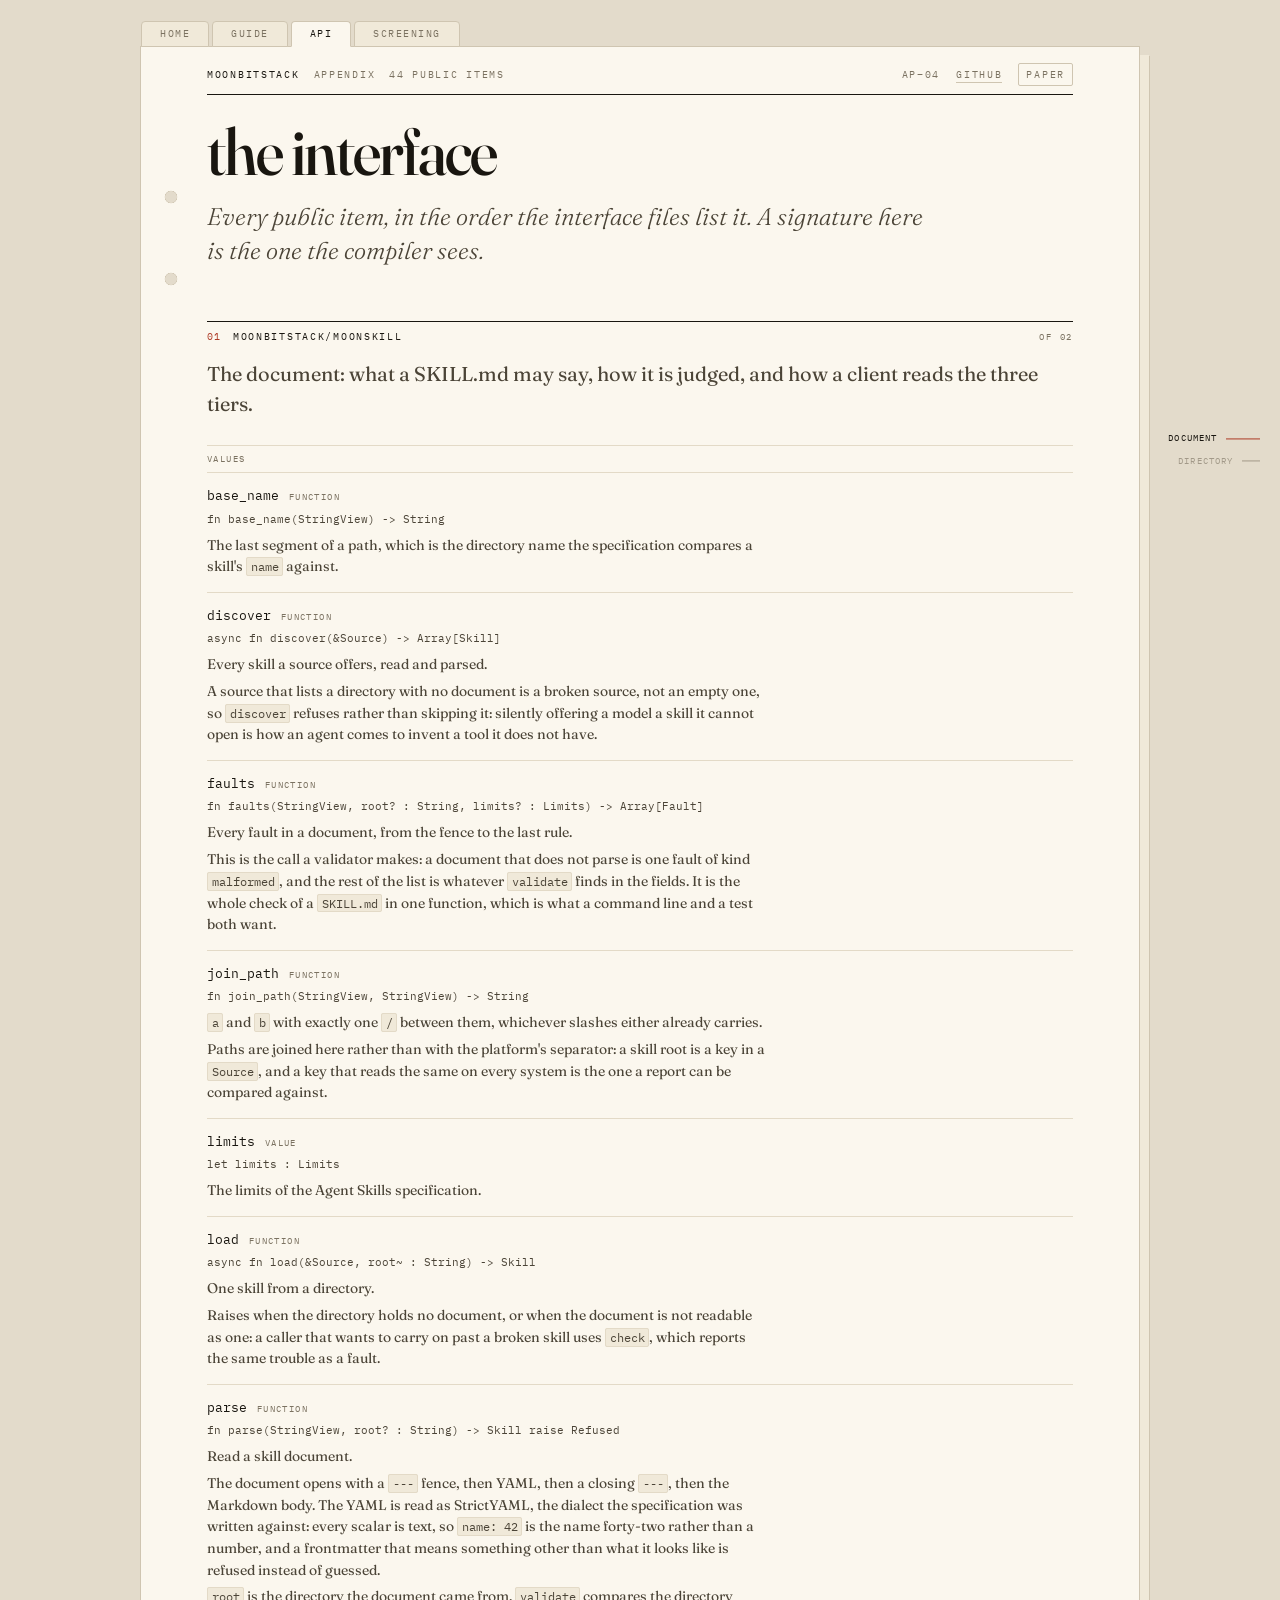
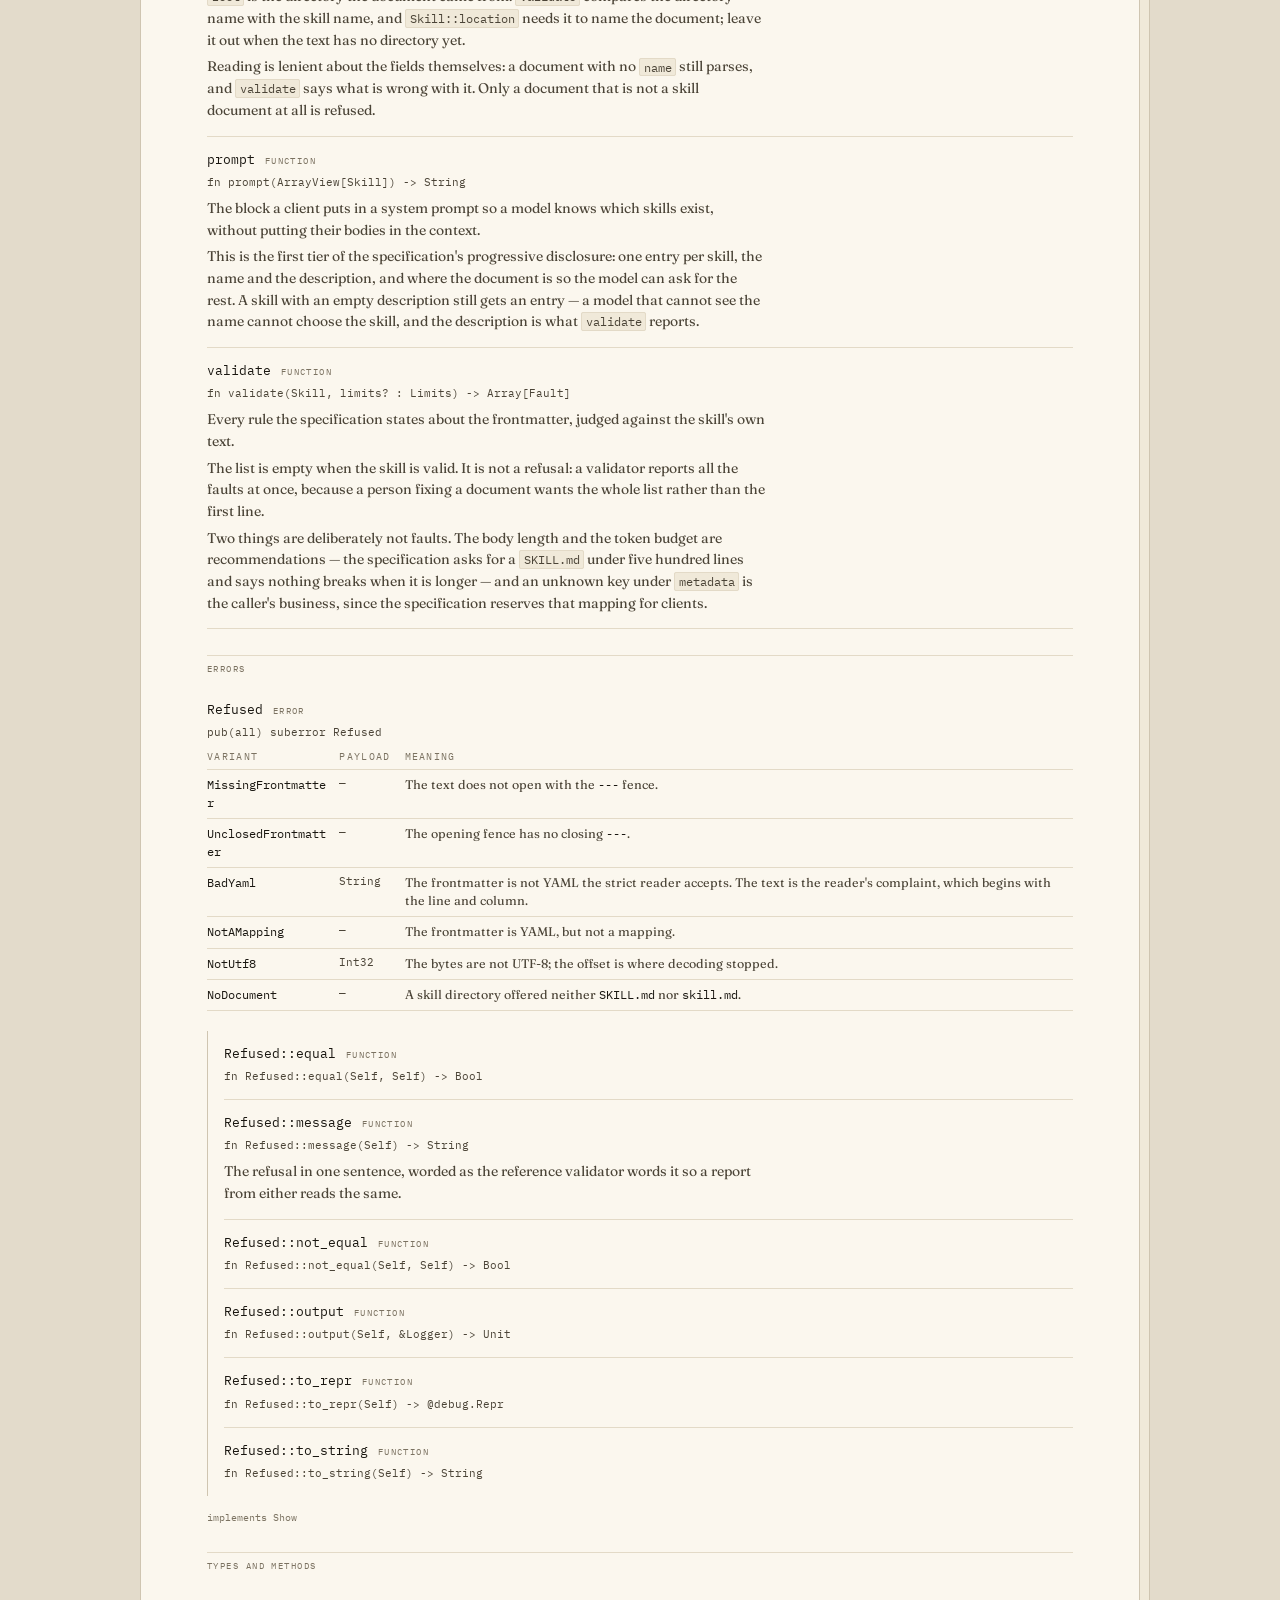
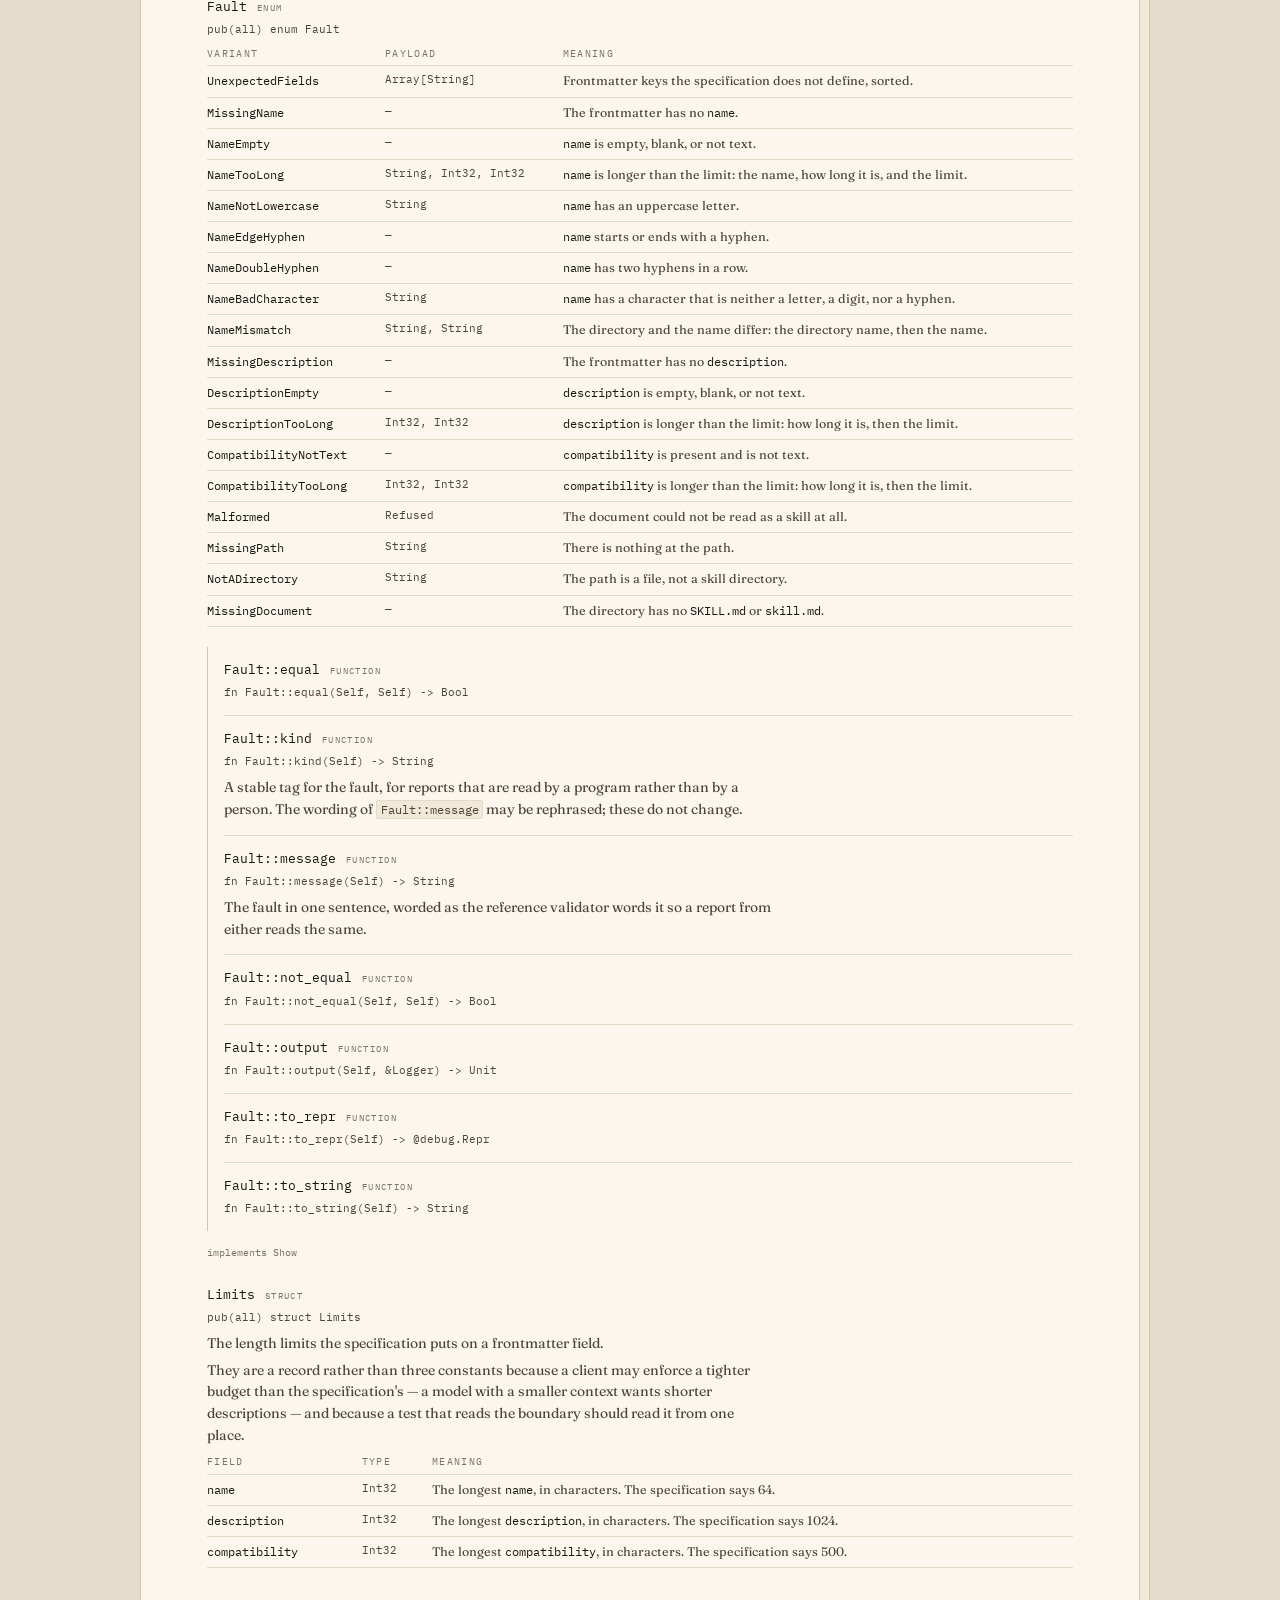
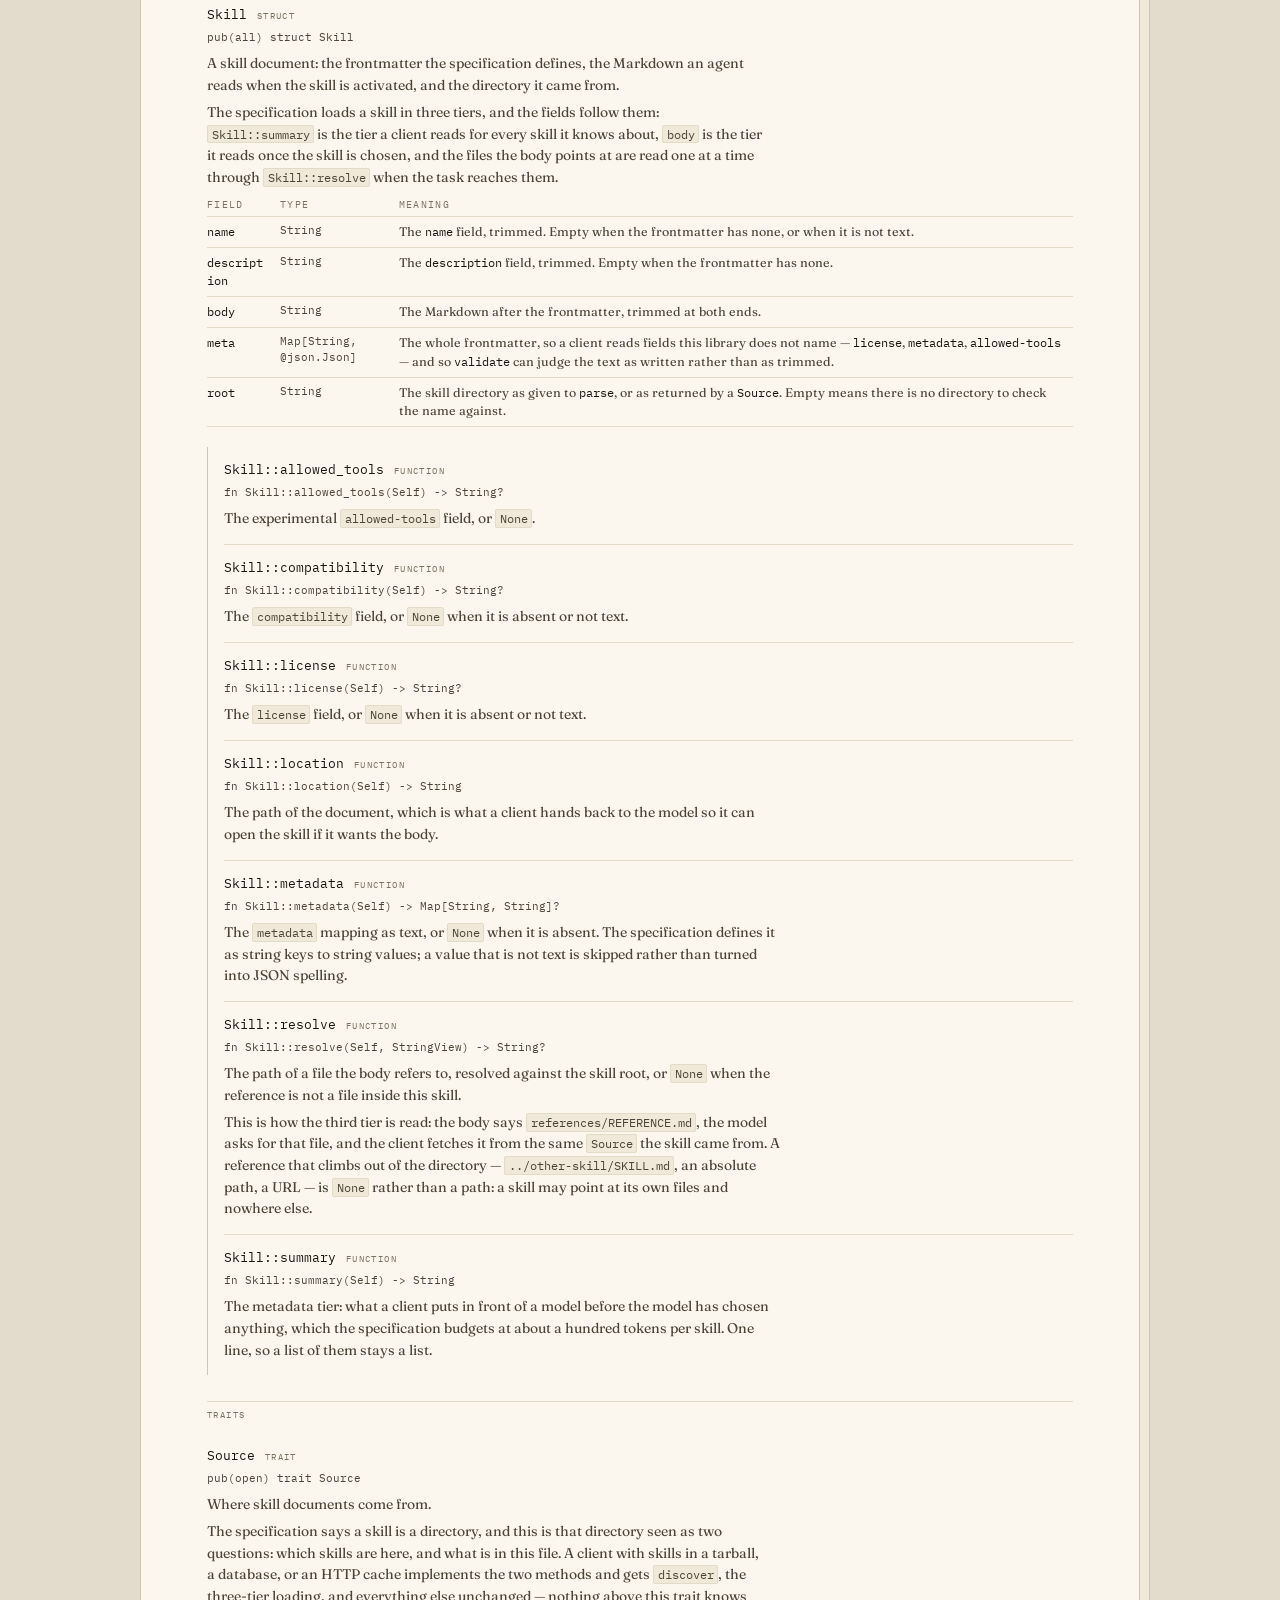
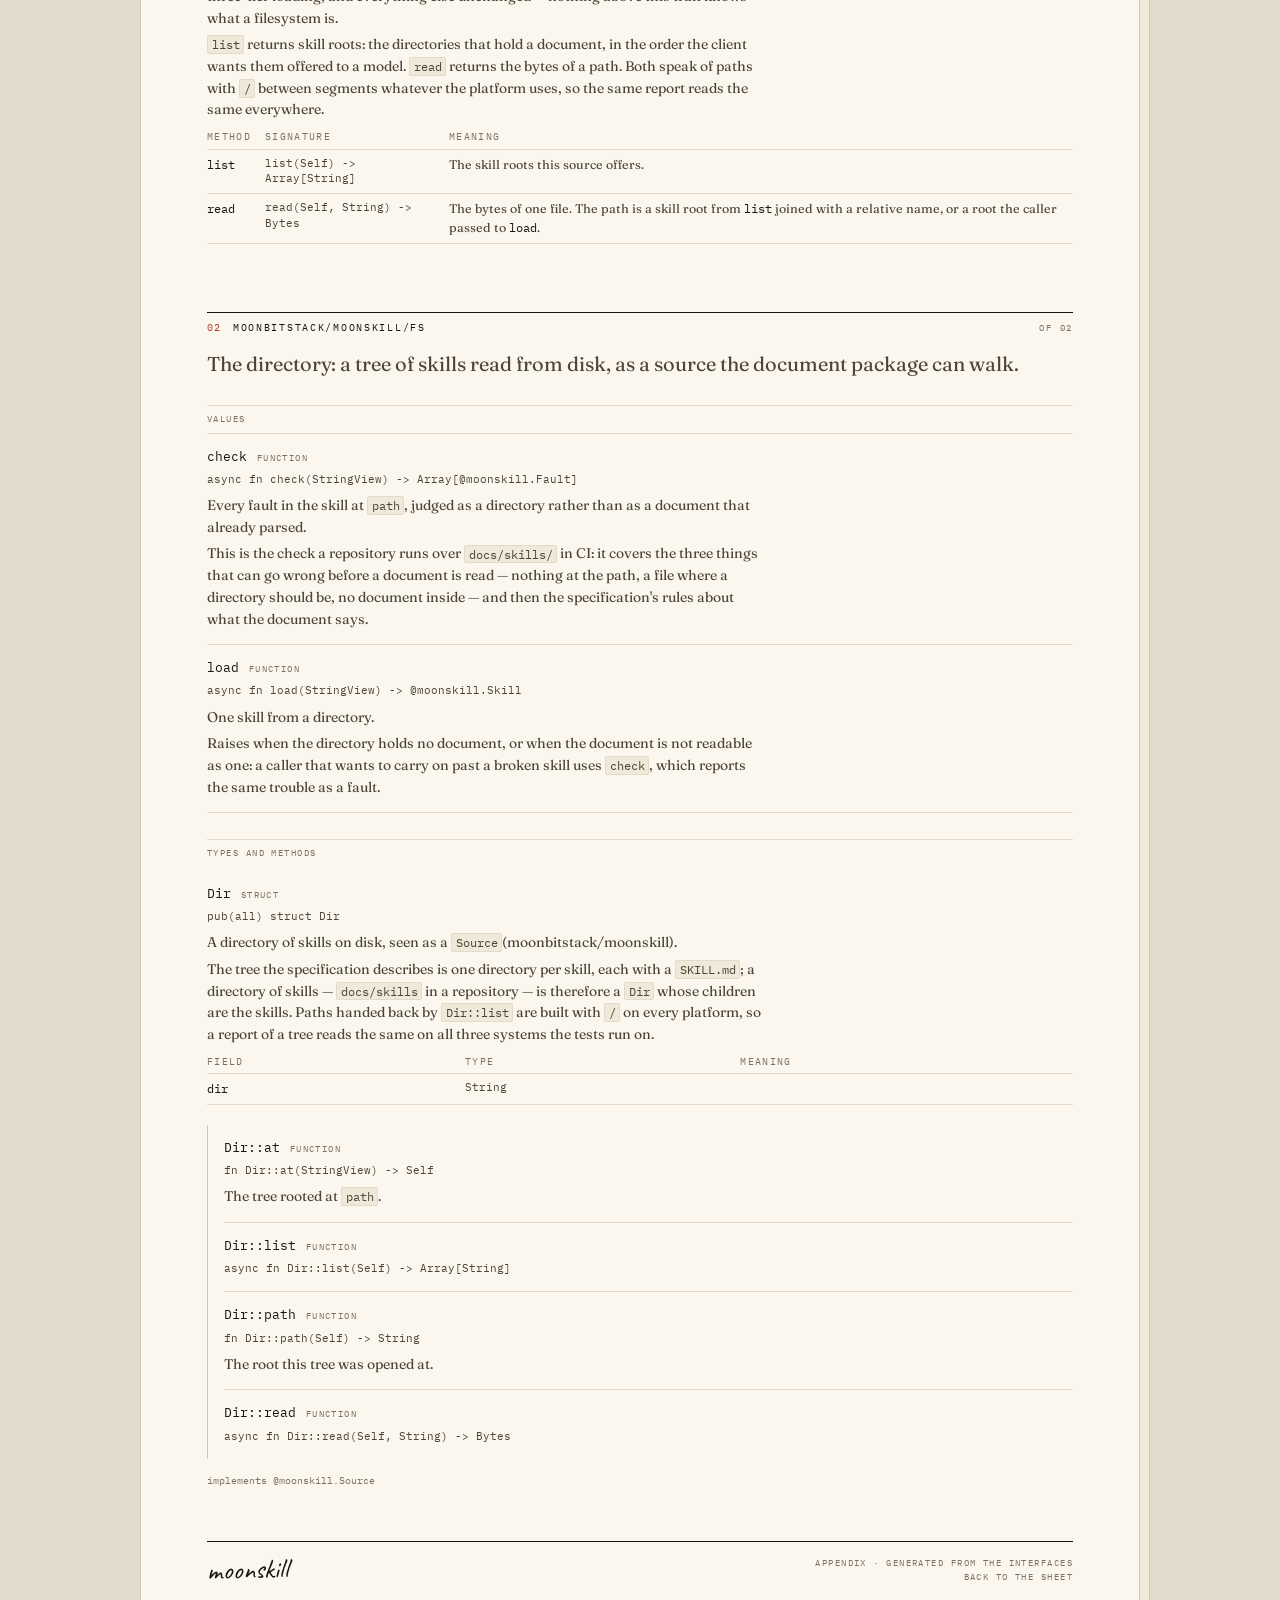
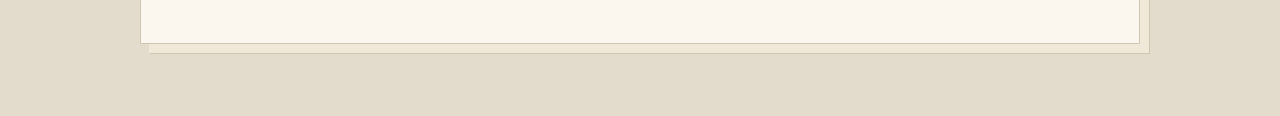
==== commit 36a310b7: "docs(moonskill): hang the tabs off the paper's corner, add a tab back to the top. The tab strip sat " ====
--- a/docs/api.html
+++ b/docs/api.html
@@ -20,7 +20,7 @@
 <link rel="stylesheet" href="https://fonts.googleapis.com/css2?family=Caveat:wght@400;500&family=Fraunces:ital,opsz,wght@0,9..144,300..700;1,9..144,300..600&family=IBM+Plex+Mono:wght@400;500&display=swap">
 <link rel="stylesheet" href="style.css">
 </head>
-<body>
+<body id="top">
 
 <main class="sheet">
 
@@ -412,6 +412,8 @@
 
 <nav class="index" aria-label="Sections"></nav>
 
+<a class="totop" href="#top" aria-label="Back to the top of the page"><span class="arrow" aria-hidden="true">&uarr;</span>top</a>
+
 <script type="module" src="site.js"></script>
 </body>
 </html>
--- a/docs/style.css
+++ b/docs/style.css
@@ -174,56 +174,49 @@
 
 /* ---------- file tabs ---------- */
 
+/* Tabs grow out of the sheet's top-left corner and end on its top edge, the
+   way a folder's tabs do: flush with the paper's left border, the current one
+   the same paper as the sheet so the edge runs through it. */
 .tabs {
+  position: relative;
+  z-index: 3;
   display: flex;
-  gap: 4px;
-  margin-top: -34px;
-  padding: 0 0 0 58px;
-  position: relative;
-  z-index: 2;
+  align-items: flex-end;
+  gap: 3px;
+  margin: -26px 0 0 -66px;
+  padding: 0;
 }
 
 .tab {
-  padding: 9px 16px 8px;
+  display: inline-flex;
+  align-items: center;
+  height: 26px;
+  padding: 0 18px;
   font-family: var(--mono);
   font-size: 9.5px;
+  line-height: 1;
   letter-spacing: 0.16em;
   text-transform: uppercase;
   color: var(--muted);
   background: var(--paper-shade);
   border: 1px solid var(--rule);
-  border-bottom: 0;
-  border-radius: 5px 5px 0 0;
-  position: relative;
+  border-bottom: 1px solid var(--rule);
+  border-radius: 4px 4px 0 0;
+  white-space: nowrap;
+  transition: color 140ms linear, background-color 140ms linear;
 }
 
 .tab:hover {
   color: var(--ink);
+  background: var(--paper);
   border-color: var(--rule);
 }
 
 .tab[aria-current="page"] {
+  color: var(--ink);
   background: var(--paper);
-  color: var(--ink);
-  z-index: 3;
-}
-
-.tab[aria-current="page"]::after {
-  content: "";
-  position: absolute;
-  left: 0;
-  right: 0;
-  bottom: -3px;
-  height: 3px;
-  background: var(--paper);
-}
-
-.tab--out {
-  margin-left: auto;
-  border-bottom: 0;
-  background: transparent;
-  border-color: transparent;
-  color: var(--muted);
+  border-color: var(--rule);
+  border-bottom-color: var(--paper);
 }
 
 /* ---------- the document header ---------- */
@@ -1351,6 +1344,67 @@
   }
 }
 
+/* ---------- back to the top ---------- */
+
+/* A tab lying on the desk rather than on the sheet: it appears once the reader
+   is deep enough that the header is out of reach. */
+.totop {
+  position: fixed;
+  z-index: 40;
+  right: 22px;
+  bottom: 22px;
+  display: inline-flex;
+  align-items: center;
+  gap: 7px;
+  padding: 8px 12px 7px;
+  font-family: var(--mono);
+  font-size: 9.5px;
+  line-height: 1;
+  letter-spacing: 0.18em;
+  text-transform: uppercase;
+  color: var(--ink-soft);
+  background: var(--paper);
+  border: 1px solid var(--rule);
+  border-radius: 3px;
+  box-shadow: 3px 3px 0 0 var(--paper-shade);
+  opacity: 0;
+  visibility: hidden;
+  transform: translateY(8px);
+  transition: opacity 180ms linear, transform 200ms ease-out,
+    visibility 0s linear 200ms;
+}
+
+.totop.is-on {
+  opacity: 1;
+  visibility: visible;
+  transform: none;
+  transition-delay: 0s;
+}
+
+.totop:hover {
+  color: var(--accent);
+  border-color: var(--accent);
+}
+
+.totop .arrow {
+  font-size: 12px;
+  letter-spacing: 0;
+  line-height: 0.8;
+}
+
+@media (prefers-reduced-motion: reduce) {
+  .totop {
+    transition: none;
+    transform: none;
+  }
+}
+
+@media print {
+  .totop {
+    display: none;
+  }
+}
+
 /* ---------- narrow ---------- */
 
 @media (width <= 1180px) {
@@ -1361,7 +1415,7 @@
 
 @media (width <= 860px) {
   body {
-    padding-top: 0;
+    padding-top: 32px;
     font-size: 16px;
     background-image: none;
   }
@@ -1379,14 +1433,15 @@
   }
 
   .tabs {
-    margin-top: 0;
-    padding: 12px 0 0;
+    margin: -24px 0 0 -24px;
     gap: 3px;
     overflow-x: auto;
+    overflow-y: hidden;
   }
 
   .tab {
-    padding: 8px 10px 7px;
+    height: 24px;
+    padding: 0 12px;
     font-size: 8.5px;
     letter-spacing: 0.1em;
     white-space: nowrap;
@@ -1457,6 +1512,15 @@
   .form-stamp {
     display: none;
   }
+
+  .totop {
+    right: 12px;
+    bottom: 12px;
+    padding: 6px 9px 5px;
+    font-size: 8.5px;
+    letter-spacing: 0.14em;
+    gap: 5px;
+  }
 }
 
 @media (width <= 620px) {
@@ -1473,12 +1537,6 @@
 
   .docline .right {
     gap: 10px;
-  }
-}
-
-@media (width <= 430px) {
-  .tab--out {
-    display: none;
   }
 }
 
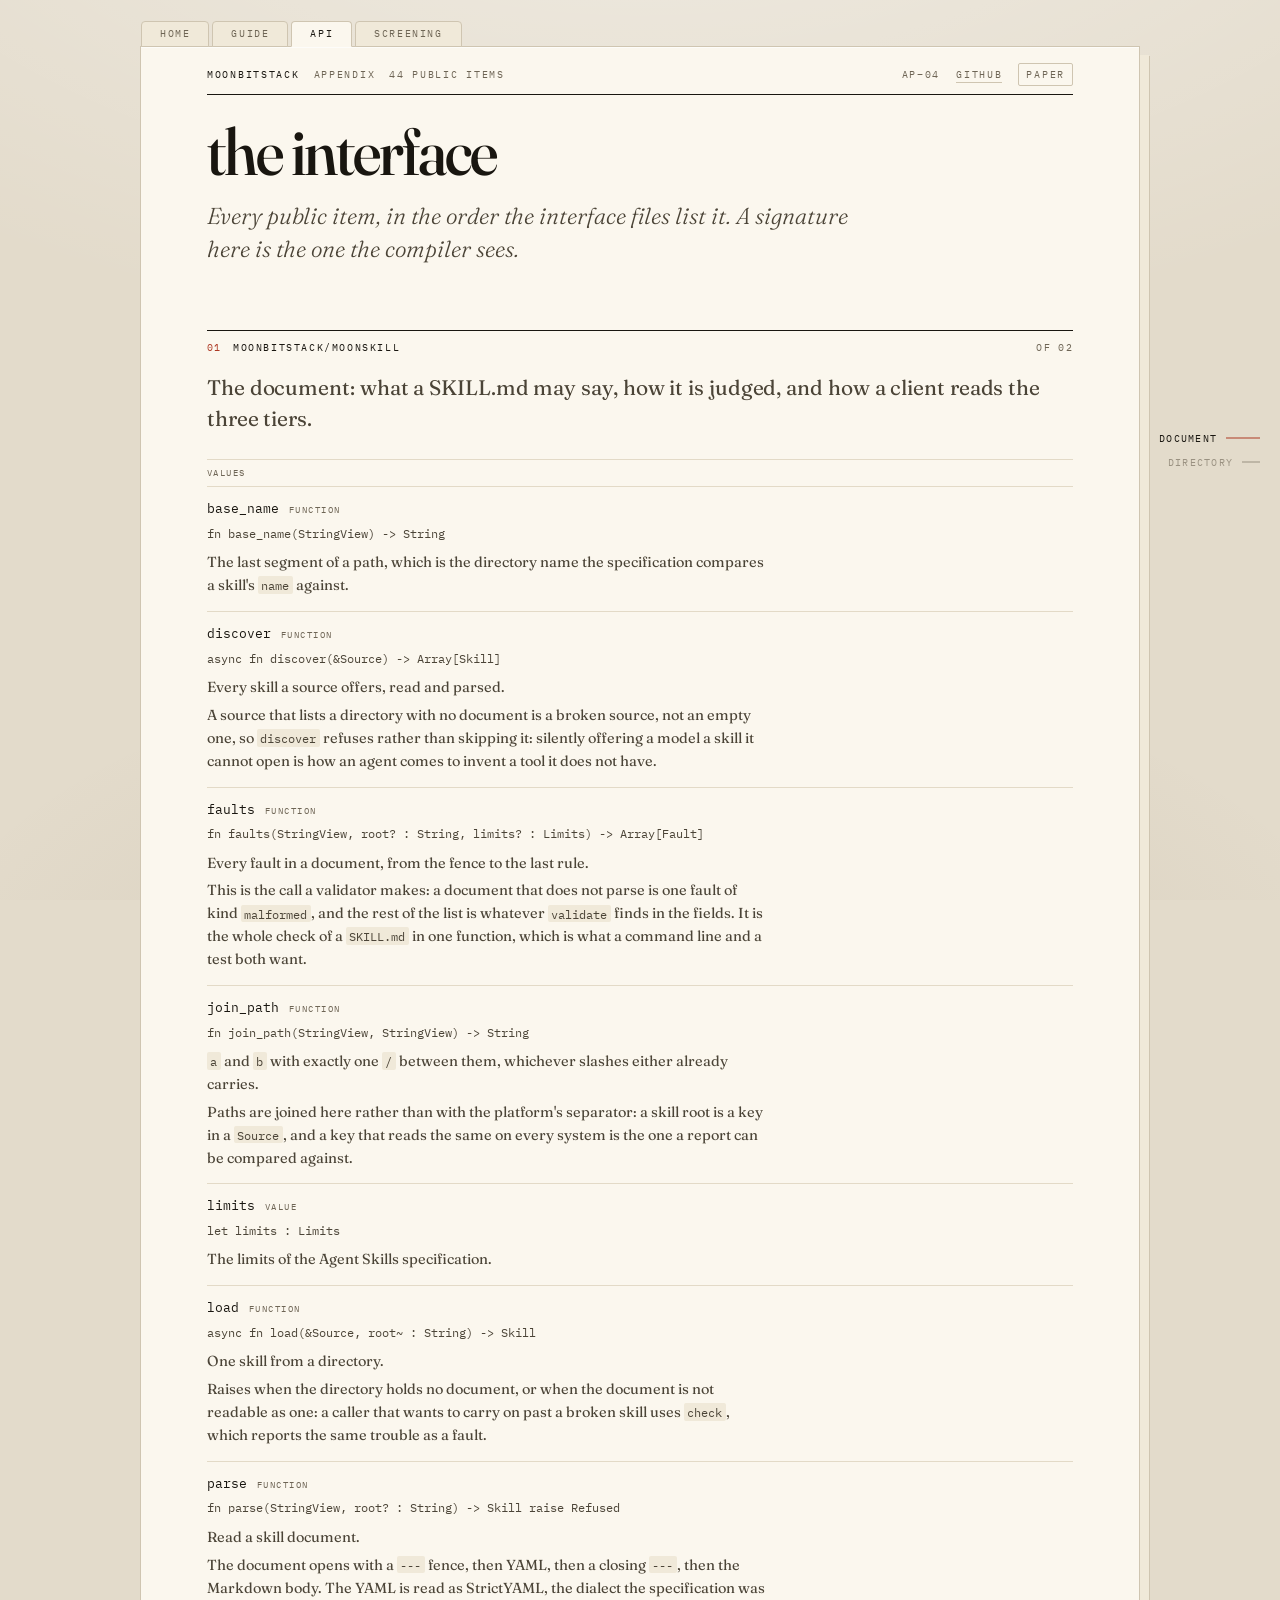
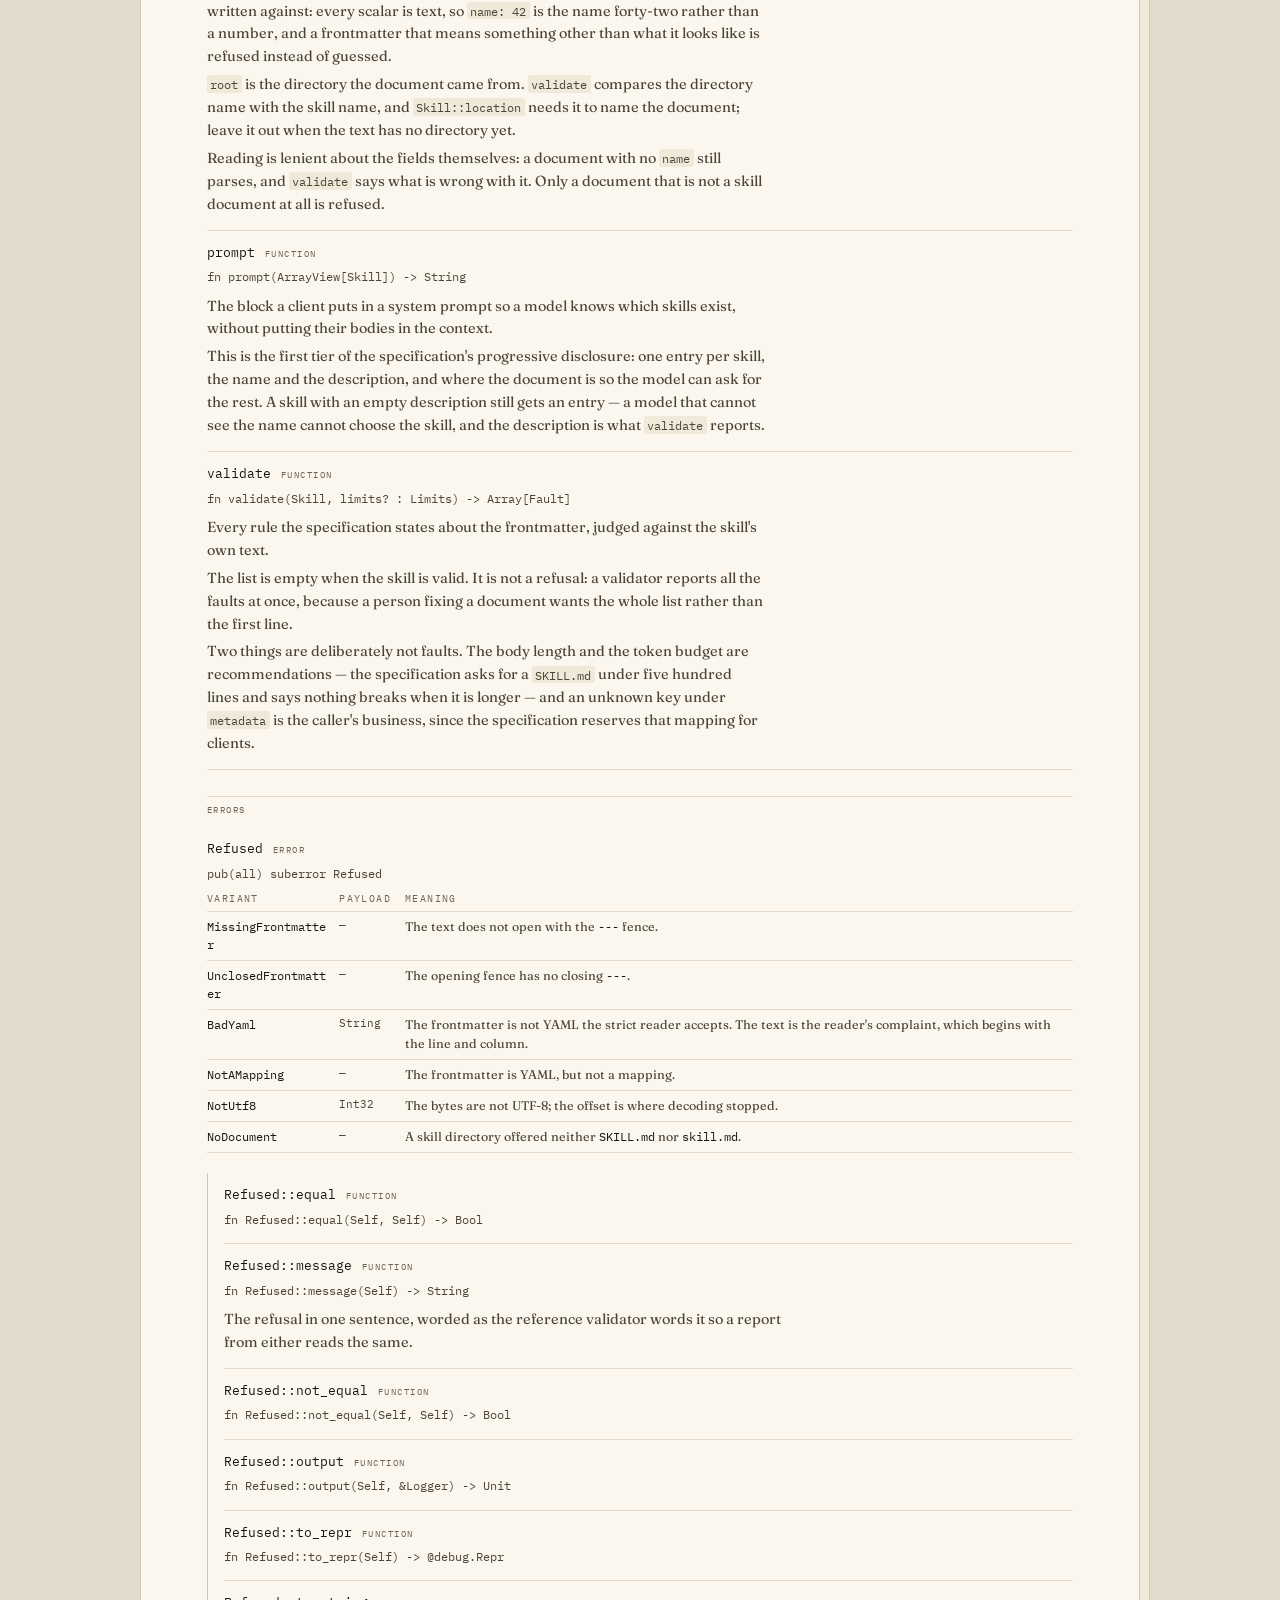
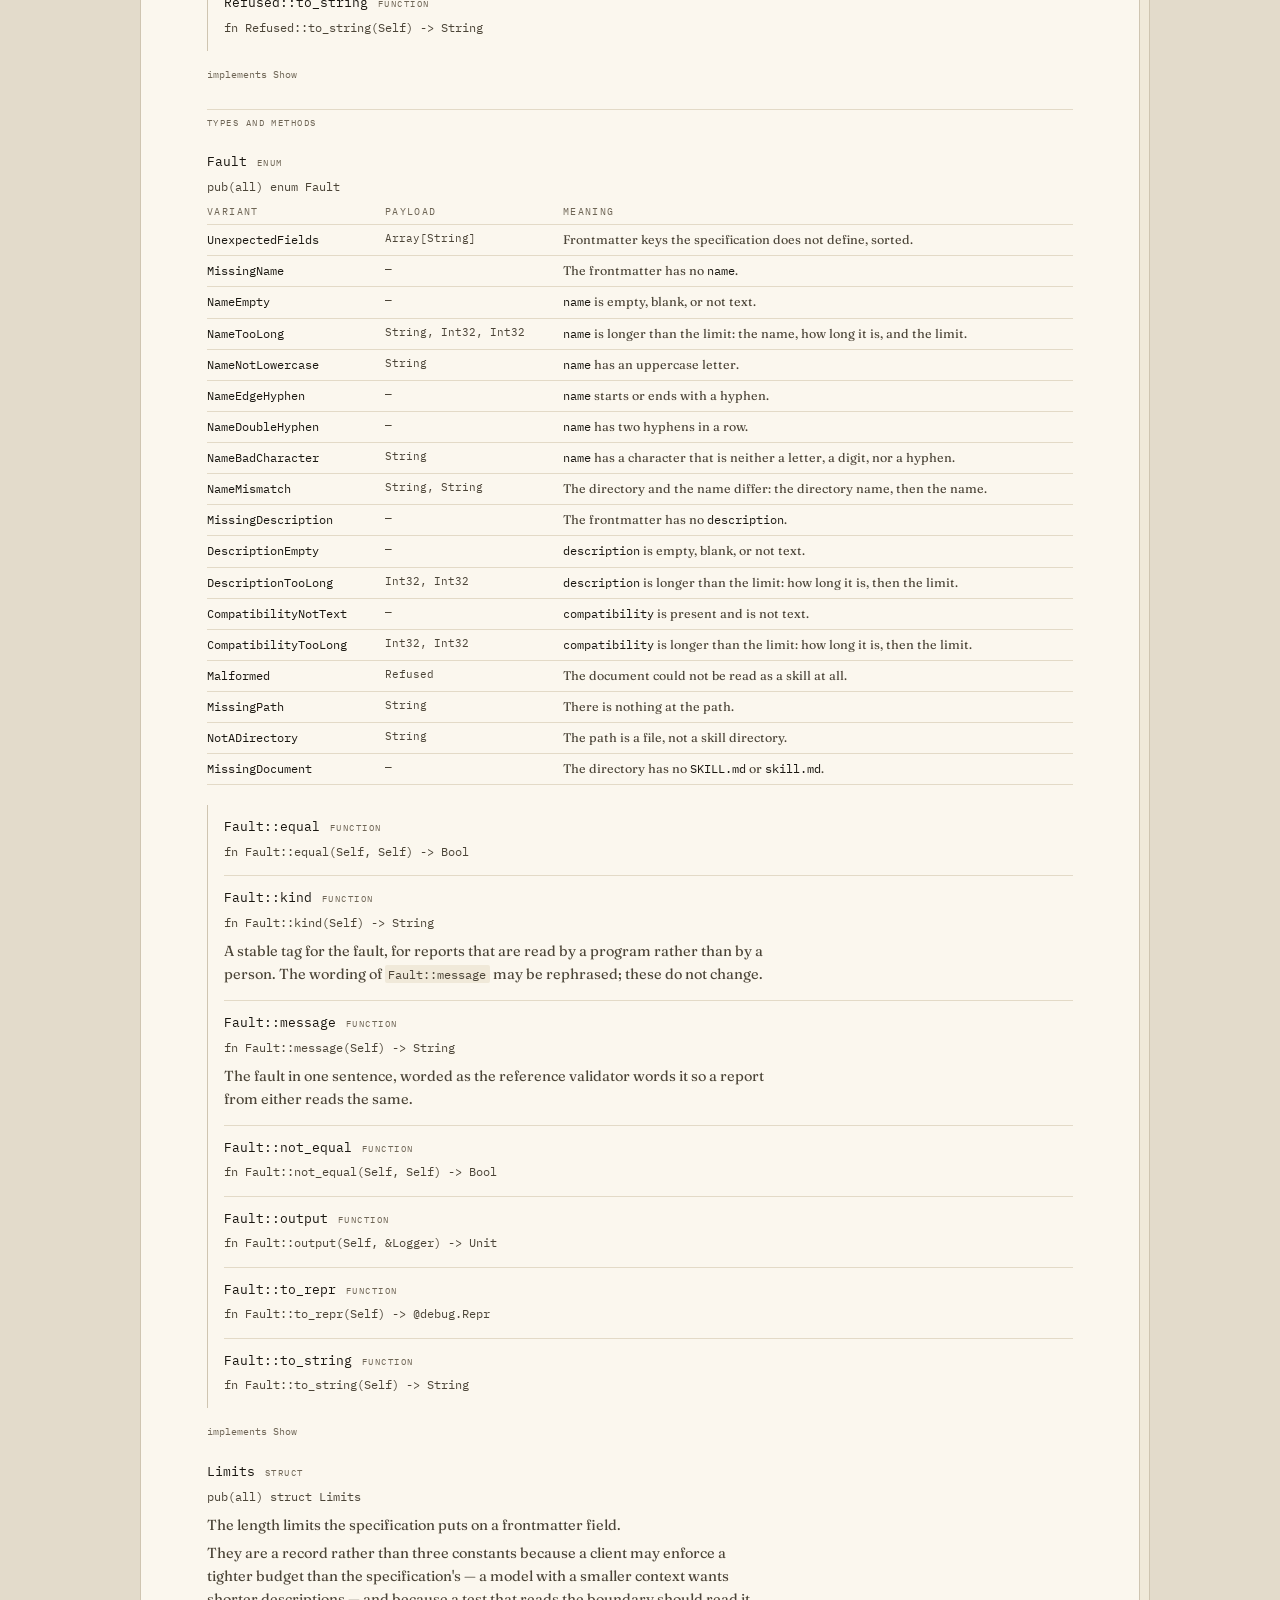
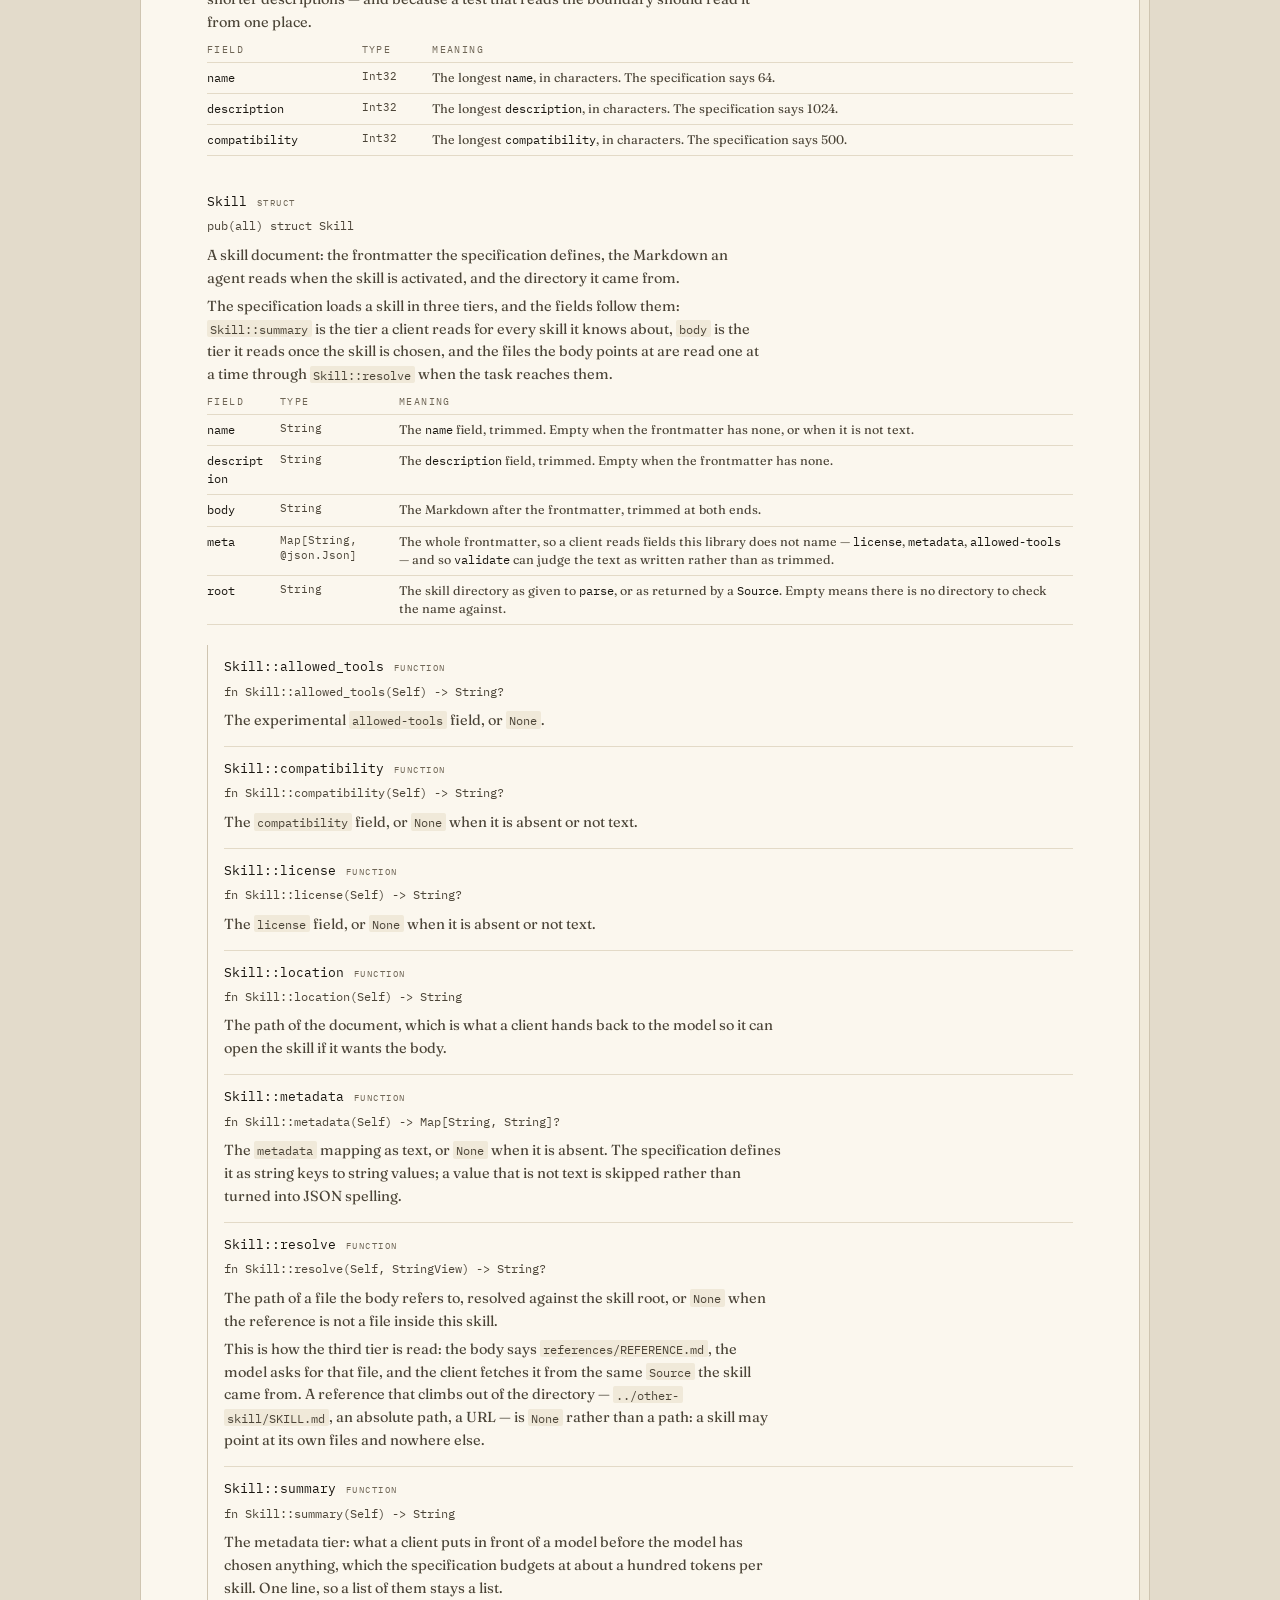
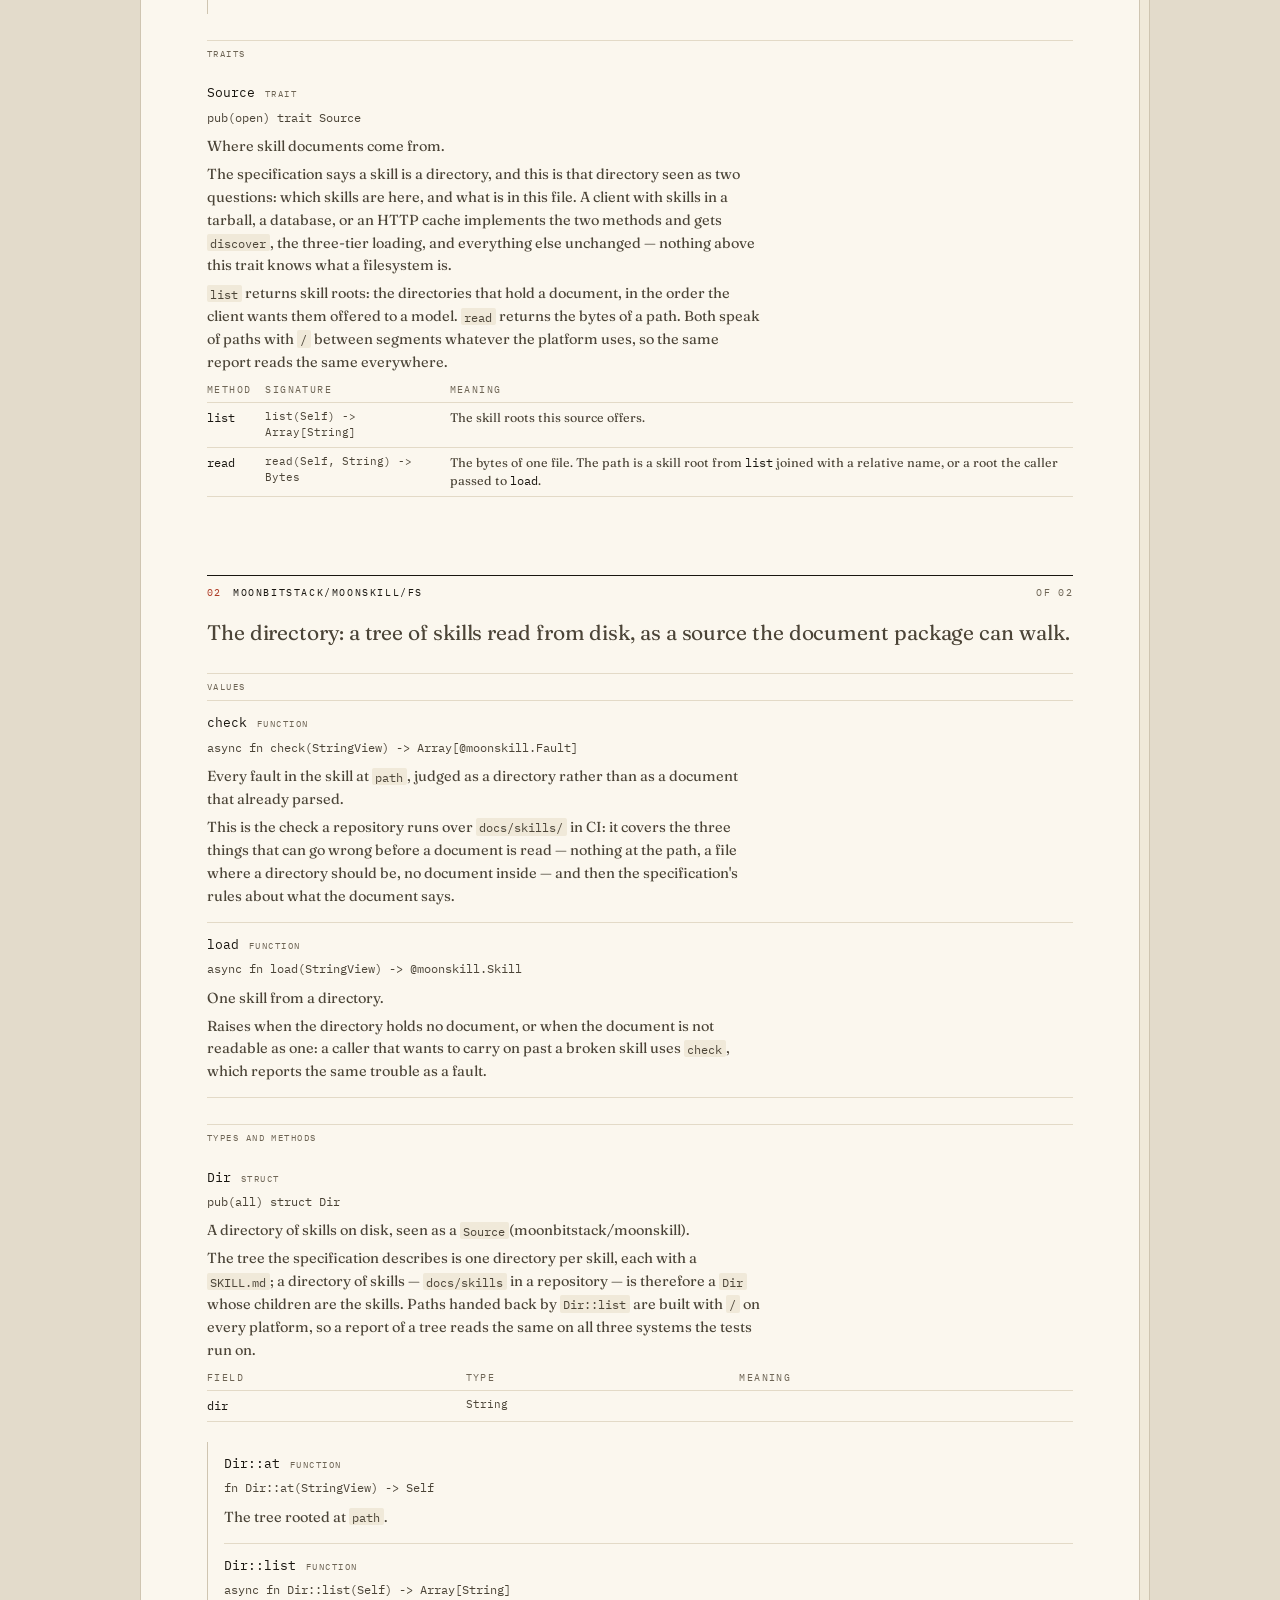
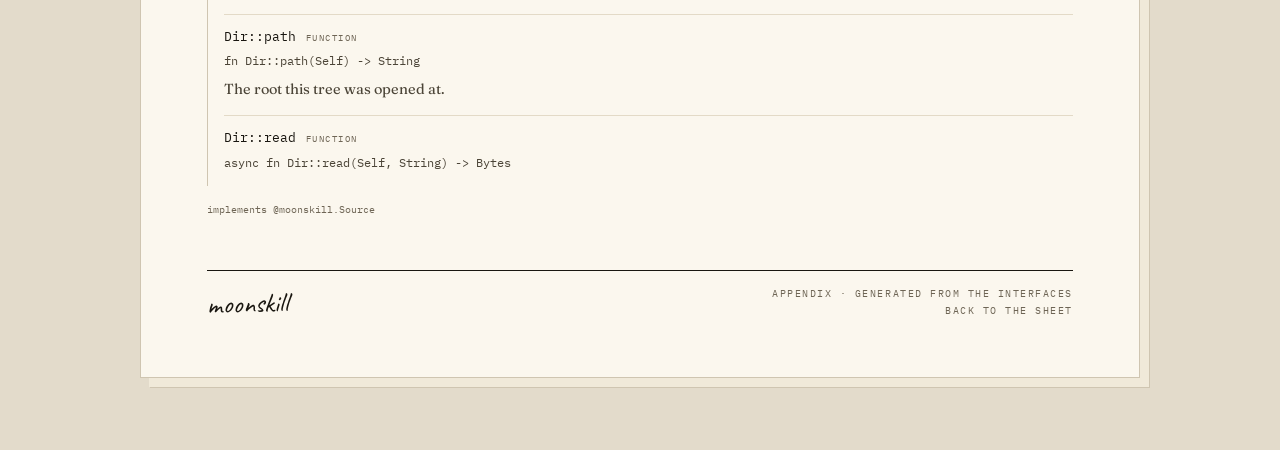
==== commit 0c11d646: "docs(moonskill): a last pass over the type, the paper and the small answers. Type. The body is 17px " ====
--- a/docs/api.html
+++ b/docs/api.html
@@ -412,7 +412,7 @@
 
 <nav class="index" aria-label="Sections"></nav>
 
-<a class="totop" href="#top" aria-label="Back to the top of the page"><span class="arrow" aria-hidden="true">&uarr;</span>top</a>
+<a class="totop" href="#top" aria-label="Back to the top of the page"><span class="arrow" aria-hidden="true">&uarr;</span><span class="label">top</span></a>
 
 <script type="module" src="site.js"></script>
 </body>
--- a/docs/style.css
+++ b/docs/style.css
@@ -12,12 +12,15 @@
   --paper-shade: #f0e9d9;
   --ink: #191610;
   --ink-soft: #4b4437;
-  --muted: #7b7261;
+  --muted: #6e6555;
   --rule: #cfc5b1;
   --rule-soft: #e3dac7;
   --accent: #ad3a25;
   --accent-wash: #f2e0d7;
   --stamp: #a8371f;
+  --paper-edge: rgba(255, 255, 255, 0.65);
+  --desk-light: rgba(255, 255, 255, 0.5);
+  --desk-shade: rgba(96, 74, 44, 0.1);
   --display: "Fraunces", ui-serif, Georgia, "Times New Roman", serif;
   --text: "Fraunces", ui-serif, Georgia, "Times New Roman", serif;
   --mono: "IBM Plex Mono", ui-monospace, SFMono-Regular, Menlo, Consolas, monospace;
@@ -38,6 +41,9 @@
   --accent: #d96a50;
   --accent-wash: #2c1c16;
   --stamp: #b8492f;
+  --paper-edge: rgba(255, 255, 255, 0.05);
+  --desk-light: rgba(255, 255, 255, 0.04);
+  --desk-shade: rgba(0, 0, 0, 0.55);
   color-scheme: dark;
 }
 
@@ -54,6 +60,9 @@
     --accent: #d96a50;
     --accent-wash: #2c1c16;
     --stamp: #b8492f;
+    --paper-edge: rgba(255, 255, 255, 0.05);
+    --desk-light: rgba(255, 255, 255, 0.04);
+    --desk-shade: rgba(0, 0, 0, 0.55);
     color-scheme: dark;
   }
 }
@@ -74,17 +83,31 @@
   html {
     scroll-behavior: auto;
   }
+
+  *,
+  *::before,
+  *::after {
+    animation-duration: 1ms !important;
+    animation-iteration-count: 1 !important;
+    transition-duration: 1ms !important;
+  }
 }
 
 body {
   margin: 0;
   padding-top: 46px;
   background-color: var(--desk);
+  background-image:
+    radial-gradient(150% 110% at 50% -25%, var(--desk-light), transparent 58%),
+    radial-gradient(100% 70% at 50% 112%, var(--desk-shade), transparent 58%);
+  background-repeat: no-repeat;
+  background-attachment: fixed;
   color: var(--ink);
   font-family: var(--text);
-  font-size: 16.5px;
-  line-height: 1.62;
+  font-size: 17px;
+  line-height: 1.58;
   font-optical-sizing: auto;
+  font-variation-settings: "SOFT" 8, "WONK" 0;
   font-variant-ligatures: no-contextual;
   -webkit-font-smoothing: antialiased;
 }
@@ -123,11 +146,12 @@
 }
 
 :not(pre) > code {
-  font-size: 0.85em;
-  padding: 0.08em 0.3em;
+  font-size: 0.86em;
+  padding: 0.06em 0.28em;
   background: var(--paper-shade);
-  border: 1px solid var(--rule-soft);
   border-radius: 2px;
+  box-decoration-break: clone;
+  -webkit-box-decoration-break: clone;
   overflow-wrap: anywhere;
 }
 
@@ -150,12 +174,9 @@
   margin: 0 auto 72px;
   padding: 0 66px 58px;
   background-color: var(--paper);
-  background-image:
-    radial-gradient(circle at 30px 150px, var(--desk) 5.5px, var(--rule) 6px, transparent 6.6px),
-    radial-gradient(circle at 30px 232px, var(--desk) 5.5px, var(--rule) 6px, transparent 6.6px);
-  background-repeat: no-repeat;
   border: 1px solid var(--rule);
   box-shadow:
+    inset 0 1px 0 var(--paper-edge),
     9px 9px 0 0 var(--paper-shade),
     10px 10px 0 0 var(--rule);
 }
@@ -193,7 +214,7 @@
   height: 26px;
   padding: 0 18px;
   font-family: var(--mono);
-  font-size: 9.5px;
+  font-size: 10px;
   line-height: 1;
   letter-spacing: 0.16em;
   text-transform: uppercase;
@@ -262,6 +283,11 @@
   border-color: var(--ink-soft);
 }
 
+.theme:active,
+.chip:active {
+  transform: translateY(1px);
+}
+
 .masthead {
   position: relative;
   display: grid;
@@ -278,7 +304,8 @@
   line-height: 0.92;
   letter-spacing: -0.035em;
   font-weight: 500;
-  font-variation-settings: "SOFT" 0, "WONK" 1, "opsz" 144;
+  font-variation-settings: "SOFT" 12, "WONK" 1, "opsz" 144;
+  text-wrap: balance;
 }
 
 h1 .tld {
@@ -288,9 +315,9 @@
 
 .role {
   margin: 18px 0 0;
-  max-width: 34ch;
-  font-size: clamp(19px, 2.1vw, 24px);
-  line-height: 1.4;
+  max-width: 33ch;
+  font-size: clamp(19px, 2vw, 23px);
+  line-height: 1.45;
   font-style: italic;
   font-weight: 300;
   color: var(--ink-soft);
@@ -378,10 +405,10 @@
   color: var(--ink-soft);
 }
 
-.masthead .stamp {
+.portrait .stamp {
   position: absolute;
-  right: 96px;
-  top: 196px;
+  right: -8px;
+  bottom: 22px;
   z-index: 3;
   font-size: 11px;
   padding: 8px 13px 7px;
@@ -390,11 +417,11 @@
 /* ---------- ruled fields, the way a form asks ---------- */
 
 .fields {
-  margin: 26px 0 0;
-  max-width: 420px;
+  margin: 30px 0 0;
+  max-width: 448px;
   padding: 0;
   display: grid;
-  gap: 3px;
+  gap: 4px;
   border-top: 1px solid var(--ink);
   padding-top: 12px;
 }
@@ -410,7 +437,7 @@
   flex: 0 0 auto;
   font-family: var(--mono);
   font-size: 9.5px;
-  letter-spacing: 0.16em;
+  letter-spacing: 0.15em;
   text-transform: uppercase;
   color: var(--muted);
 }
@@ -425,9 +452,10 @@
 .field dd {
   margin: 0;
   font-family: var(--mono);
-  font-size: 11.5px;
+  font-size: 12px;
   color: var(--ink);
   text-align: right;
+  font-variant-numeric: tabular-nums;
   overflow-wrap: anywhere;
 }
 
@@ -438,20 +466,21 @@
 /* ---------- sections ---------- */
 
 .section {
-  margin-top: 54px;
+  margin-top: 64px;
+  scroll-margin-top: 26px;
 }
 
 .sec {
   display: flex;
   align-items: baseline;
   gap: 12px;
-  margin: 0 0 6px;
-  padding-top: 7px;
+  margin: 0 0 13px;
+  padding-top: 9px;
   border-top: 1px solid var(--ink);
   font-family: var(--mono);
-  font-size: 9.5px;
+  font-size: 10px;
   font-weight: 400;
-  letter-spacing: 0.18em;
+  letter-spacing: 0.16em;
   text-transform: uppercase;
 }
 
@@ -467,20 +496,24 @@
 .sec .of {
   margin-left: auto;
   color: var(--muted);
-  font-size: 9px;
+  font-size: 9.5px;
+  letter-spacing: 0.14em;
+  font-variant-numeric: tabular-nums;
 }
 
 .lede {
-  margin: 18px 0 0;
-  font-size: 20px;
-  line-height: 1.5;
-  max-width: 46ch;
+  margin: 20px 0 0;
+  font-size: 21px;
+  line-height: 1.45;
+  max-width: 42ch;
+  letter-spacing: -0.004em;
   color: var(--ink-soft);
 }
 
 .section p {
-  margin: 14px 0 0;
-  max-width: 64ch;
+  margin: 16px 0 0;
+  max-width: 62ch;
+  text-wrap: pretty;
 }
 
 .section p:first-child {
@@ -494,9 +527,9 @@
 /* a CV entry: what on the left, what happened on the right */
 .entry {
   display: grid;
-  grid-template-columns: 178px minmax(0, 1fr);
-  gap: 34px;
-  padding: 16px 0 18px;
+  grid-template-columns: 186px minmax(0, 1fr);
+  gap: 36px;
+  padding: 18px 0 20px;
   border-bottom: 1px solid var(--rule-soft);
 }
 
@@ -522,24 +555,27 @@
 .entry h3 {
   margin: 0;
   font-family: var(--display);
-  font-size: 21px;
+  font-size: 22px;
   font-weight: 500;
   letter-spacing: -0.012em;
-  line-height: 1.2;
+  line-height: 1.15;
+  text-wrap: balance;
 }
 
 .entry p {
-  margin: 6px 0 0;
-  max-width: 58ch;
+  margin: 7px 0 0;
+  max-width: 56ch;
   color: var(--ink-soft);
-  font-size: 15.5px;
+  font-size: 16px;
+  line-height: 1.55;
+  text-wrap: pretty;
 }
 
 /* ---------- the reviewer's pen ---------- */
 
 .pen {
   font-family: var(--pen);
-  font-size: 21px;
+  font-size: 22px;
   line-height: 1.25;
   color: var(--accent);
   transform: rotate(-1.6deg);
@@ -569,7 +605,7 @@
 
 .tiers li {
   position: relative;
-  padding: 14px 0 14px calc(var(--depth) * 34px + 34px);
+  padding: 15px 0 15px calc(var(--depth) * 34px + 34px);
   border-bottom: 1px solid var(--rule-soft);
 }
 
@@ -594,16 +630,16 @@
 
 .tiers .what {
   display: block;
-  margin-top: 5px;
-  font-size: 17px;
+  margin-top: 6px;
+  font-size: 17.5px;
   line-height: 1.45;
 }
 
 .tiers .how {
   display: block;
-  margin-top: 4px;
-  font-family: var(--mono);
-  font-size: 10.5px;
+  margin-top: 5px;
+  font-family: var(--mono);
+  font-size: 11px;
   color: var(--muted);
   overflow-wrap: anywhere;
 }
@@ -626,7 +662,7 @@
   border-bottom: 1px solid var(--ink);
   background: var(--paper-shade);
   font-family: var(--mono);
-  font-size: 9.5px;
+  font-size: 10px;
   letter-spacing: 0.16em;
   text-transform: uppercase;
   color: var(--muted);
@@ -705,13 +741,18 @@
   );
   background-attachment: local;
   color: var(--ink);
-  font-size: 12.5px;
+  font-size: 13px;
   line-height: 24px;
   tab-size: 2;
 }
 
 .form textarea:focus {
   outline: none;
+}
+
+/* the browser's resize grip is a bright square in the dark theme */
+.form textarea::-webkit-resizer {
+  background: transparent;
 }
 
 .verdicts {
@@ -745,14 +786,14 @@
 .verdicts .kind {
   display: block;
   font-family: var(--mono);
-  font-size: 11px;
+  font-size: 11.5px;
   color: var(--accent);
 }
 
 .verdicts .message {
   display: block;
-  margin-top: 2px;
-  font-size: 13.5px;
+  margin-top: 3px;
+  font-size: 14px;
   line-height: 1.45;
   color: var(--ink-soft);
 }
@@ -820,11 +861,27 @@
   padding: 8px 13px 7px;
 }
 
+.stamp.is-fresh {
+  animation: restamp 320ms cubic-bezier(0.22, 0.65, 0.35, 1);
+}
+
+@keyframes restamp {
+  from {
+    opacity: 0;
+    transform: rotate(-17deg) scale(1.16);
+  }
+  to {
+    opacity: 0.92;
+    transform: rotate(-6deg) scale(1);
+  }
+}
+
 /* ---------- figures as form lines ---------- */
 
 .figures {
-  margin: 18px 0 0;
+  margin: 20px 0 0;
   padding: 0;
+  max-width: 620px;
   display: grid;
   gap: 2px;
   border-top: 1px solid var(--rule-soft);
@@ -912,7 +969,7 @@
   padding: 6px 11px;
   border-bottom: 1px solid var(--rule);
   font-family: var(--mono);
-  font-size: 9px;
+  font-size: 9.5px;
   letter-spacing: 0.16em;
   text-transform: uppercase;
   color: var(--muted);
@@ -934,12 +991,16 @@
   color: var(--accent);
 }
 
+.code-head .copy.is-done {
+  color: var(--accent);
+}
+
 pre {
   margin: 0;
-  padding: 13px 15px;
+  padding: 14px 15px;
   overflow-x: auto;
-  font-size: 12.5px;
-  line-height: 1.7;
+  font-size: 13px;
+  line-height: 1.65;
   color: var(--ink);
   tab-size: 2;
 }
@@ -949,7 +1010,7 @@
   border-top: 1px solid var(--rule);
   color: var(--ink-soft);
   font-family: var(--mono);
-  font-size: 12px;
+  font-size: 12.5px;
   line-height: 1.6;
   overflow-x: auto;
   white-space: pre;
@@ -961,23 +1022,23 @@
   width: 100%;
   border-collapse: collapse;
   margin: 16px 0 0;
-  font-size: 14.5px;
+  font-size: 15px;
 }
 
 th {
   text-align: left;
   font-family: var(--mono);
-  font-size: 9.5px;
+  font-size: 10px;
   letter-spacing: 0.14em;
   text-transform: uppercase;
   color: var(--muted);
   font-weight: 400;
-  padding: 0 14px 6px 0;
+  padding: 0 14px 7px 0;
   border-bottom: 1px solid var(--ink);
 }
 
 td {
-  padding: 9px 14px 9px 0;
+  padding: 10px 14px 10px 0;
   border-bottom: 1px solid var(--rule-soft);
   vertical-align: top;
   color: var(--ink-soft);
@@ -1002,7 +1063,7 @@
   z-index: 30;
   display: flex;
   flex-direction: column;
-  gap: 2px;
+  gap: 3px;
   align-items: flex-end;
 }
 
@@ -1011,14 +1072,15 @@
   align-items: center;
   gap: 9px;
   font-family: var(--mono);
-  font-size: 9px;
-  letter-spacing: 0.12em;
+  font-size: 9.5px;
+  letter-spacing: 0.13em;
   text-transform: uppercase;
   color: var(--muted);
   border: 0;
   padding: 3px 0;
   opacity: 0.62;
-  transition: opacity 160ms linear, color 160ms linear;
+  transition: opacity 160ms linear, color 160ms linear,
+    transform 160ms ease-out;
 }
 
 .index a .mark {
@@ -1031,6 +1093,7 @@
 .index a:hover {
   opacity: 1;
   color: var(--ink);
+  transform: translateX(-3px);
 }
 
 .index a[aria-current="true"] {
@@ -1066,15 +1129,20 @@
 
 .foot .small {
   font-family: var(--mono);
-  font-size: 9px;
+  font-size: 9.5px;
   letter-spacing: 0.16em;
   text-transform: uppercase;
   color: var(--muted);
   text-align: right;
+  line-height: 1.8;
 }
 
 .foot .small a {
-  border: 0;
+  border-bottom: 1px solid transparent;
+}
+
+.foot .small a:hover {
+  border-bottom-color: var(--accent);
 }
 
 /* ---------- api reference ---------- */
@@ -1117,7 +1185,7 @@
 
 .api-name {
   font-family: var(--mono);
-  font-size: 12.5px;
+  font-size: 13px;
   color: var(--ink);
   background: none;
   border: 0;
@@ -1127,7 +1195,7 @@
 
 .api-kind {
   font-family: var(--mono);
-  font-size: 8.5px;
+  font-size: 9px;
   letter-spacing: 0.16em;
   text-transform: uppercase;
   color: var(--muted);
@@ -1137,8 +1205,8 @@
   margin: 5px 0 0;
   padding: 0;
   font-family: var(--mono);
-  font-size: 11px;
-  line-height: 1.55;
+  font-size: 11.5px;
+  line-height: 1.6;
   color: var(--ink-soft);
   white-space: pre-wrap;
   overflow-wrap: anywhere;
@@ -1146,10 +1214,10 @@
 }
 
 .api-doc {
-  margin-top: 7px;
-  max-width: 62ch;
-  font-size: 14px;
-  line-height: 1.55;
+  margin-top: 8px;
+  max-width: 68ch;
+  font-size: 14.5px;
+  line-height: 1.58;
   color: var(--ink-soft);
 }
 
@@ -1238,7 +1306,7 @@
 
 .case .dir {
   font-family: var(--mono);
-  font-size: 11.5px;
+  font-size: 12px;
   min-width: 0;
   flex: 0 1 auto;
   white-space: nowrap;
@@ -1457,9 +1525,9 @@
     margin: 0;
   }
 
-  .masthead .stamp {
+  .portrait .stamp {
     position: static;
-    justify-self: start;
+    display: inline-block;
     width: max-content;
     margin: 12px 0 0 2px;
     transform: rotate(-5deg) scale(0.95);
@@ -1514,12 +1582,15 @@
   }
 
   .totop {
-    right: 12px;
-    bottom: 12px;
-    padding: 6px 9px 5px;
-    font-size: 8.5px;
-    letter-spacing: 0.14em;
-    gap: 5px;
+    right: 10px;
+    bottom: 10px;
+    padding: 7px 9px 6px;
+    font-size: 11px;
+    gap: 0;
+  }
+
+  .totop .label {
+    display: none;
   }
 }
 
@@ -1541,6 +1612,12 @@
 }
 
 @media print {
+  .entry,
+  .code,
+  .tiers li {
+    break-inside: avoid;
+  }
+
   .tabs,
   .index,
   .clip,
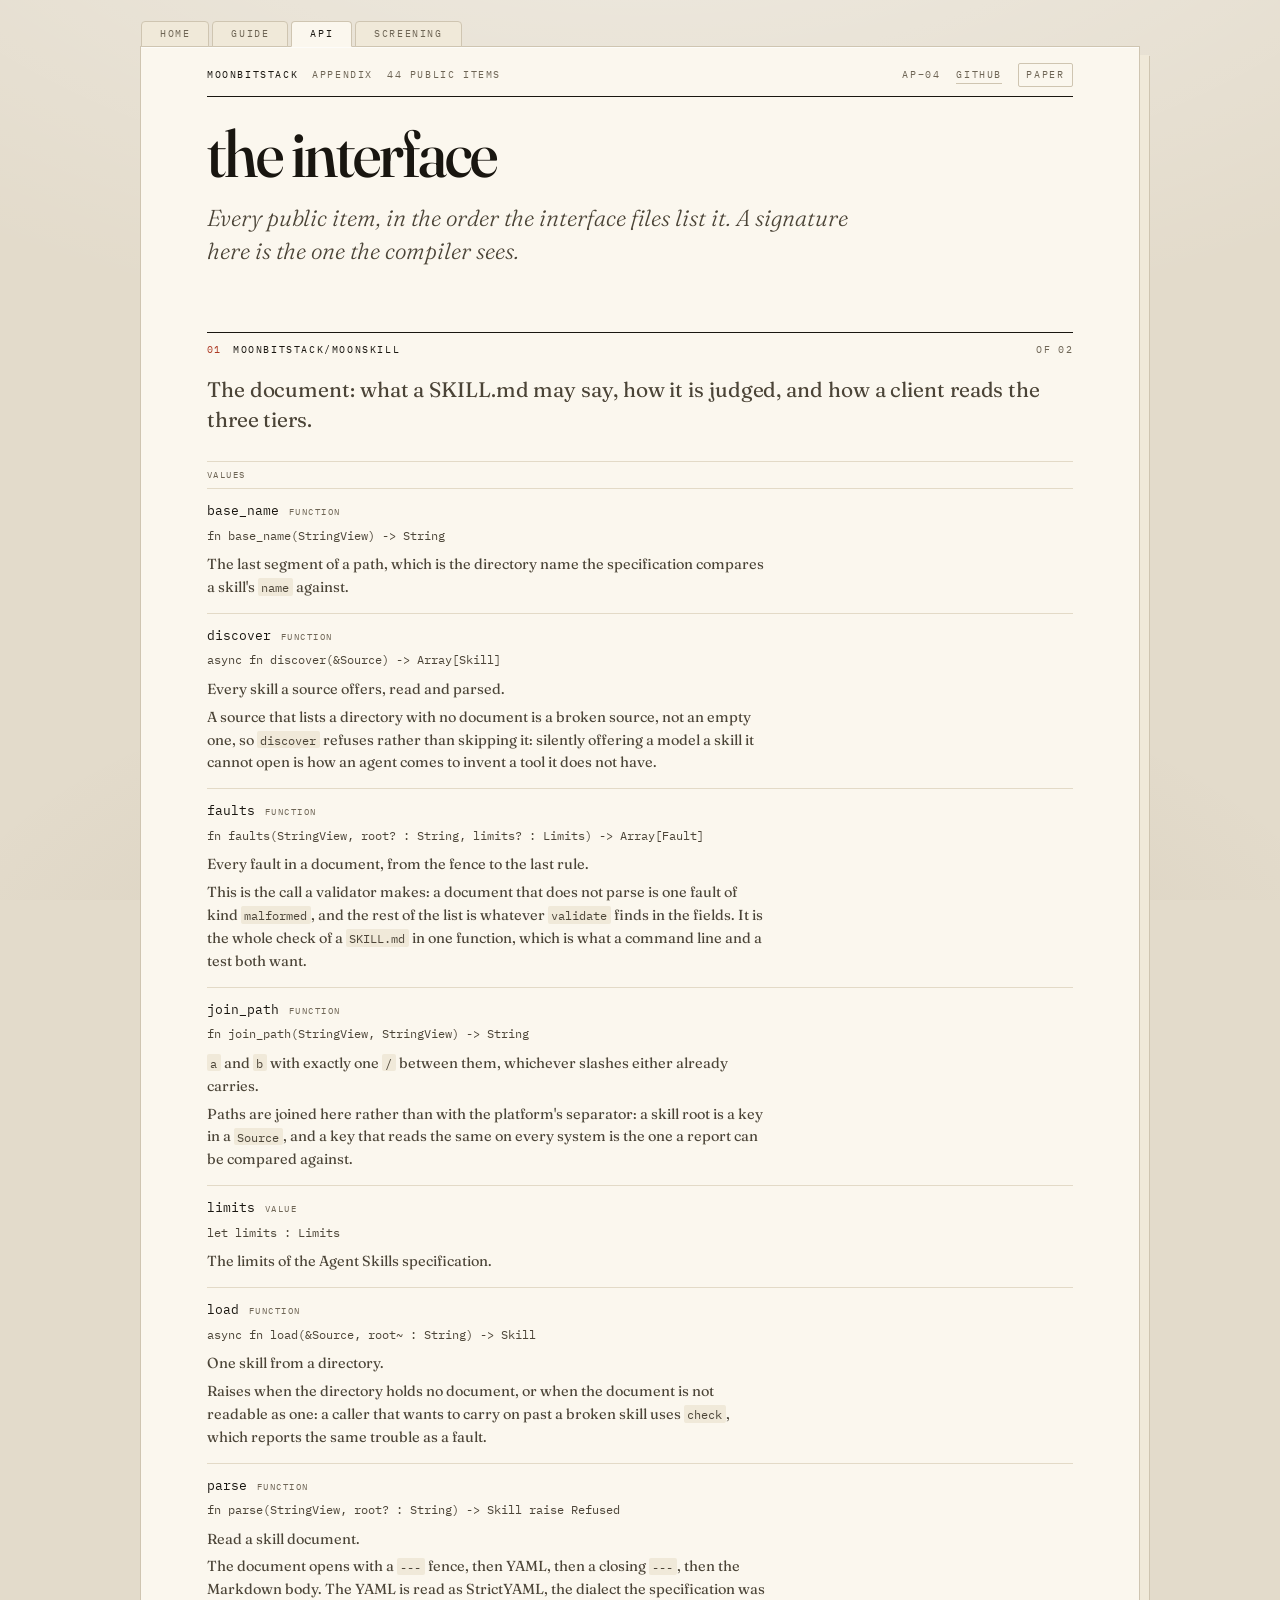
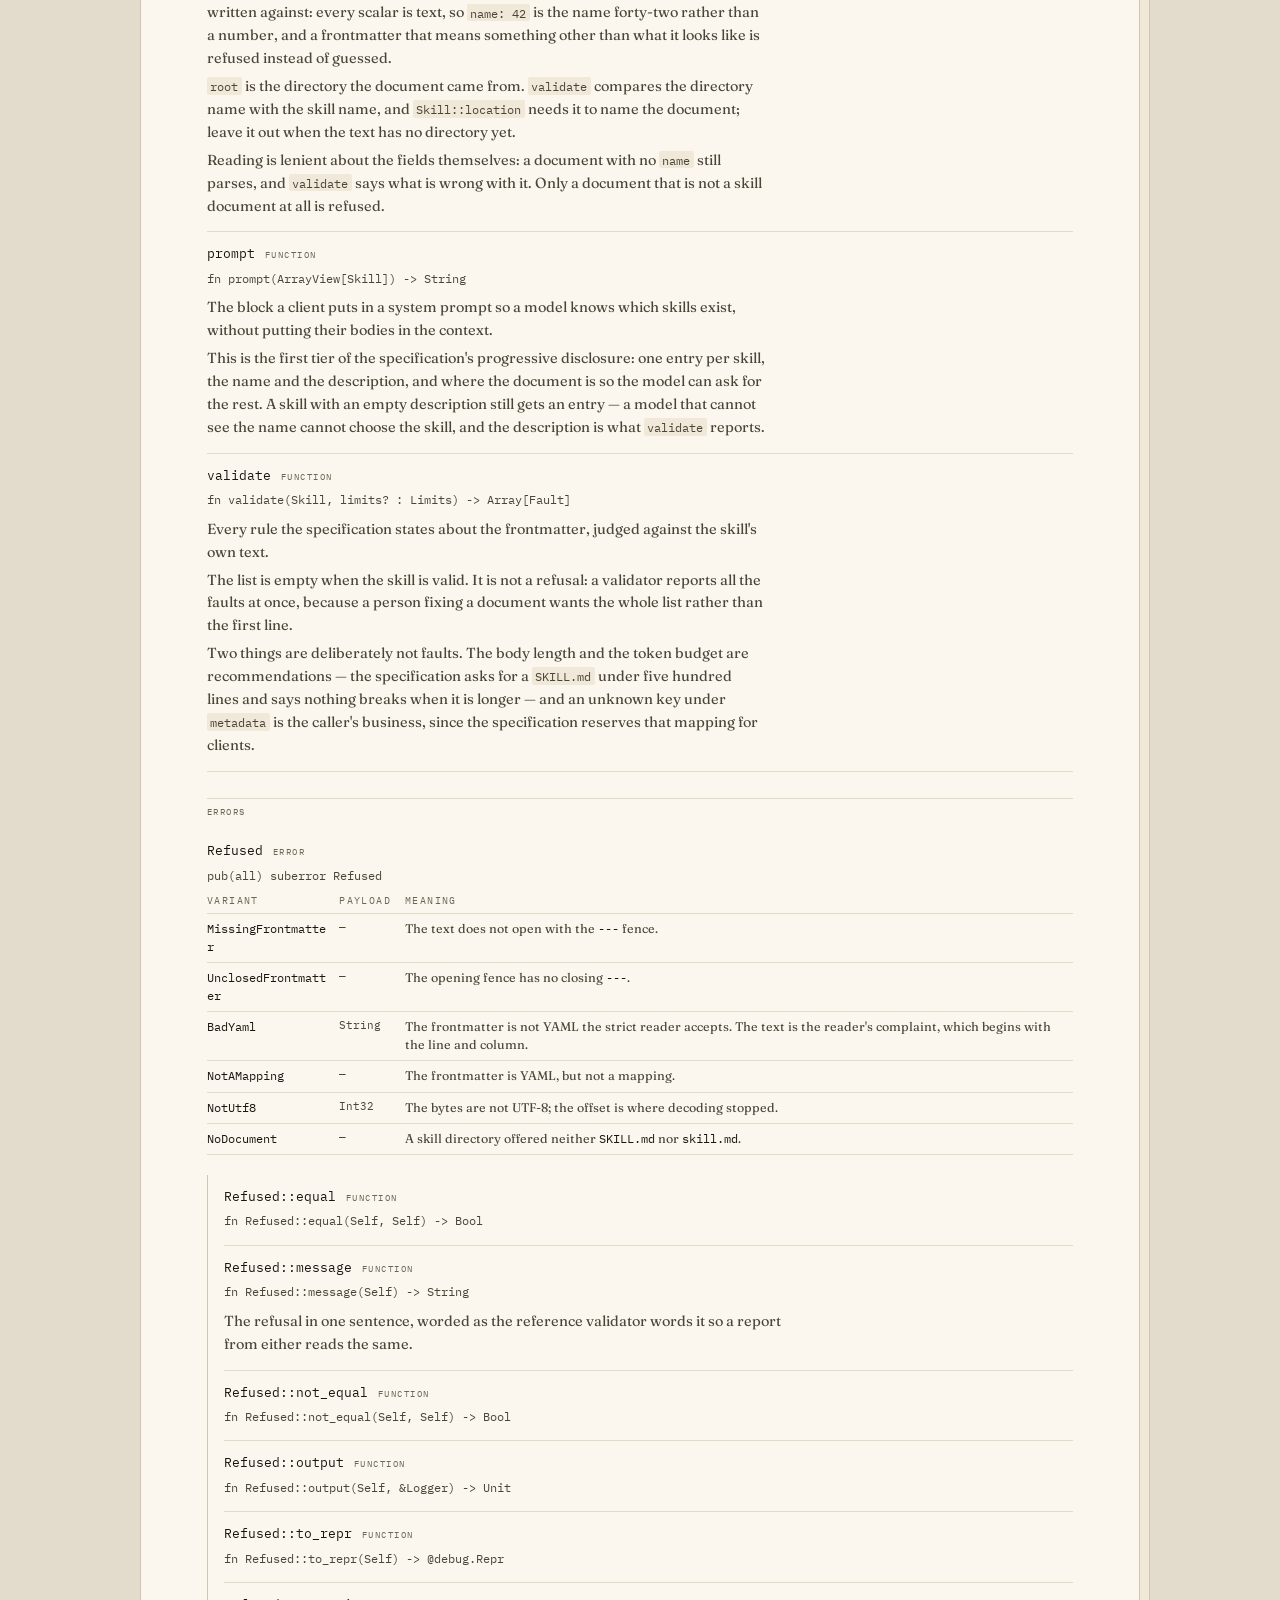
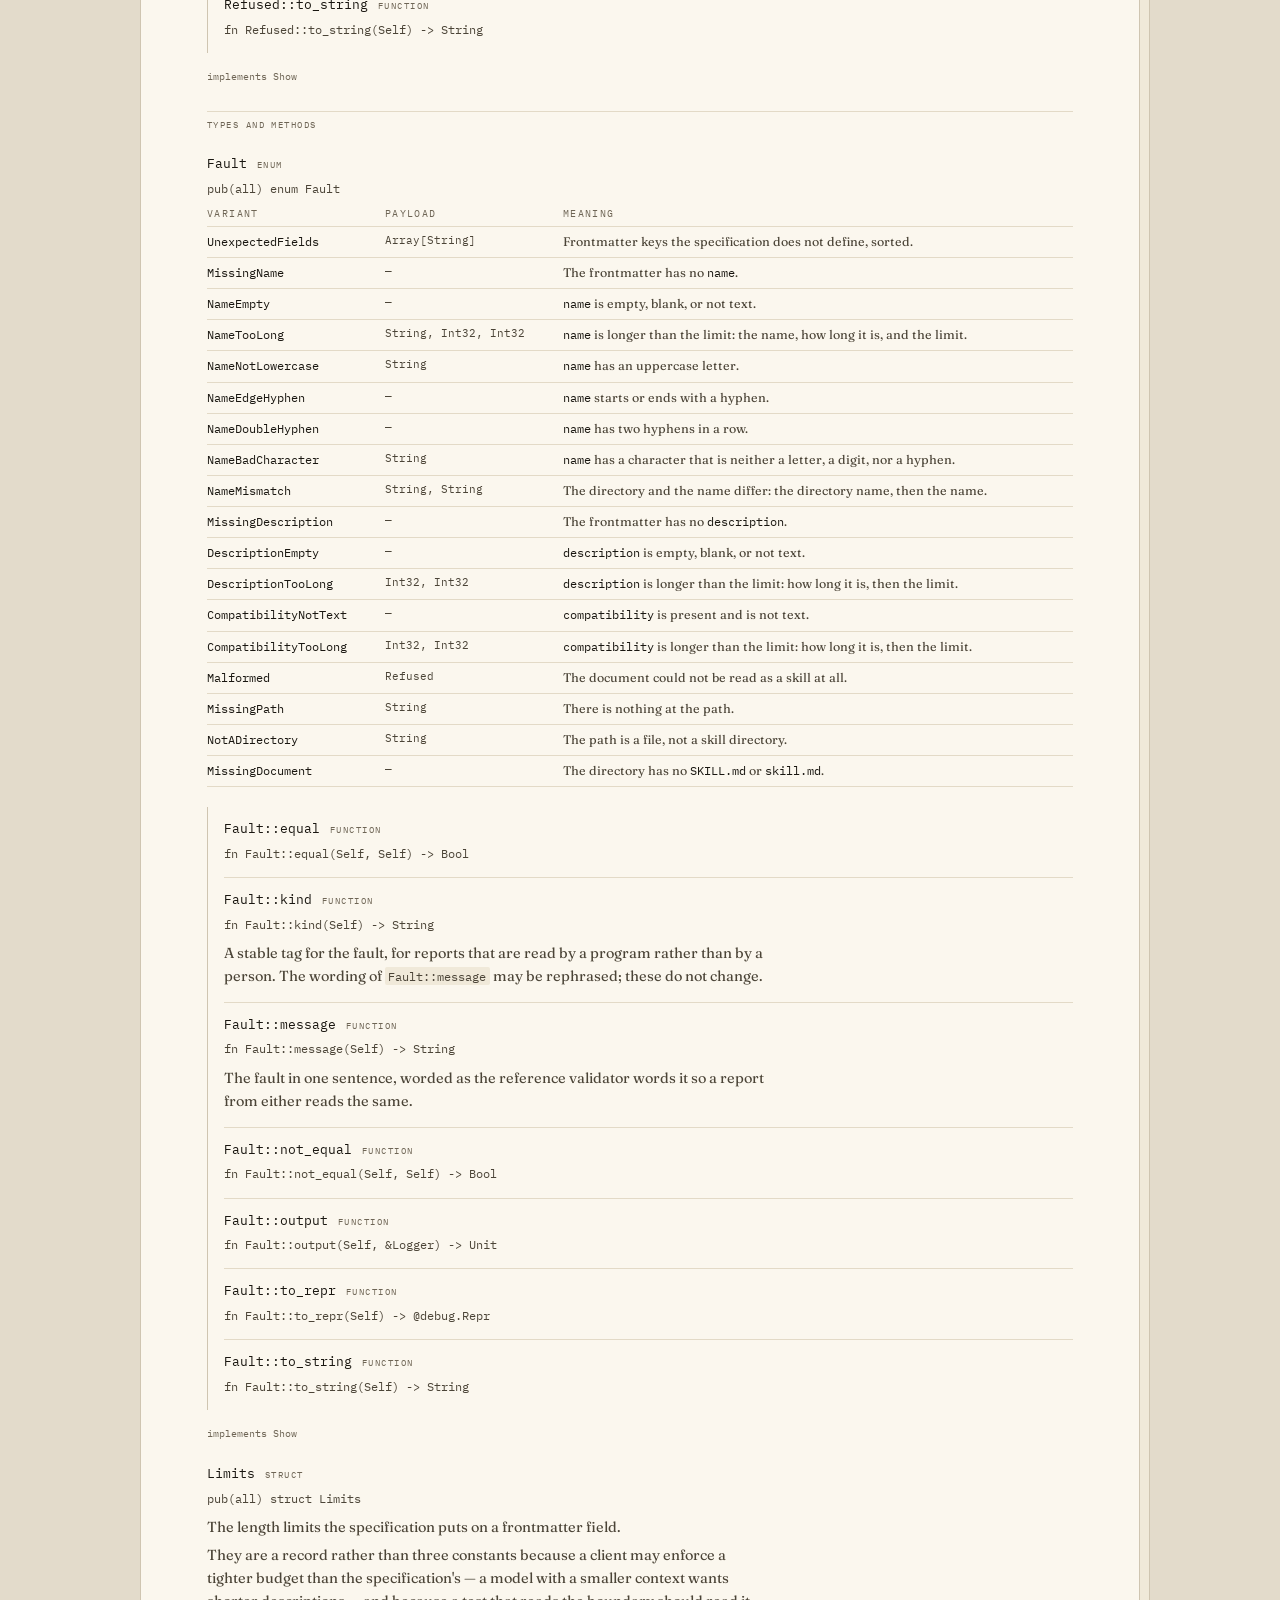
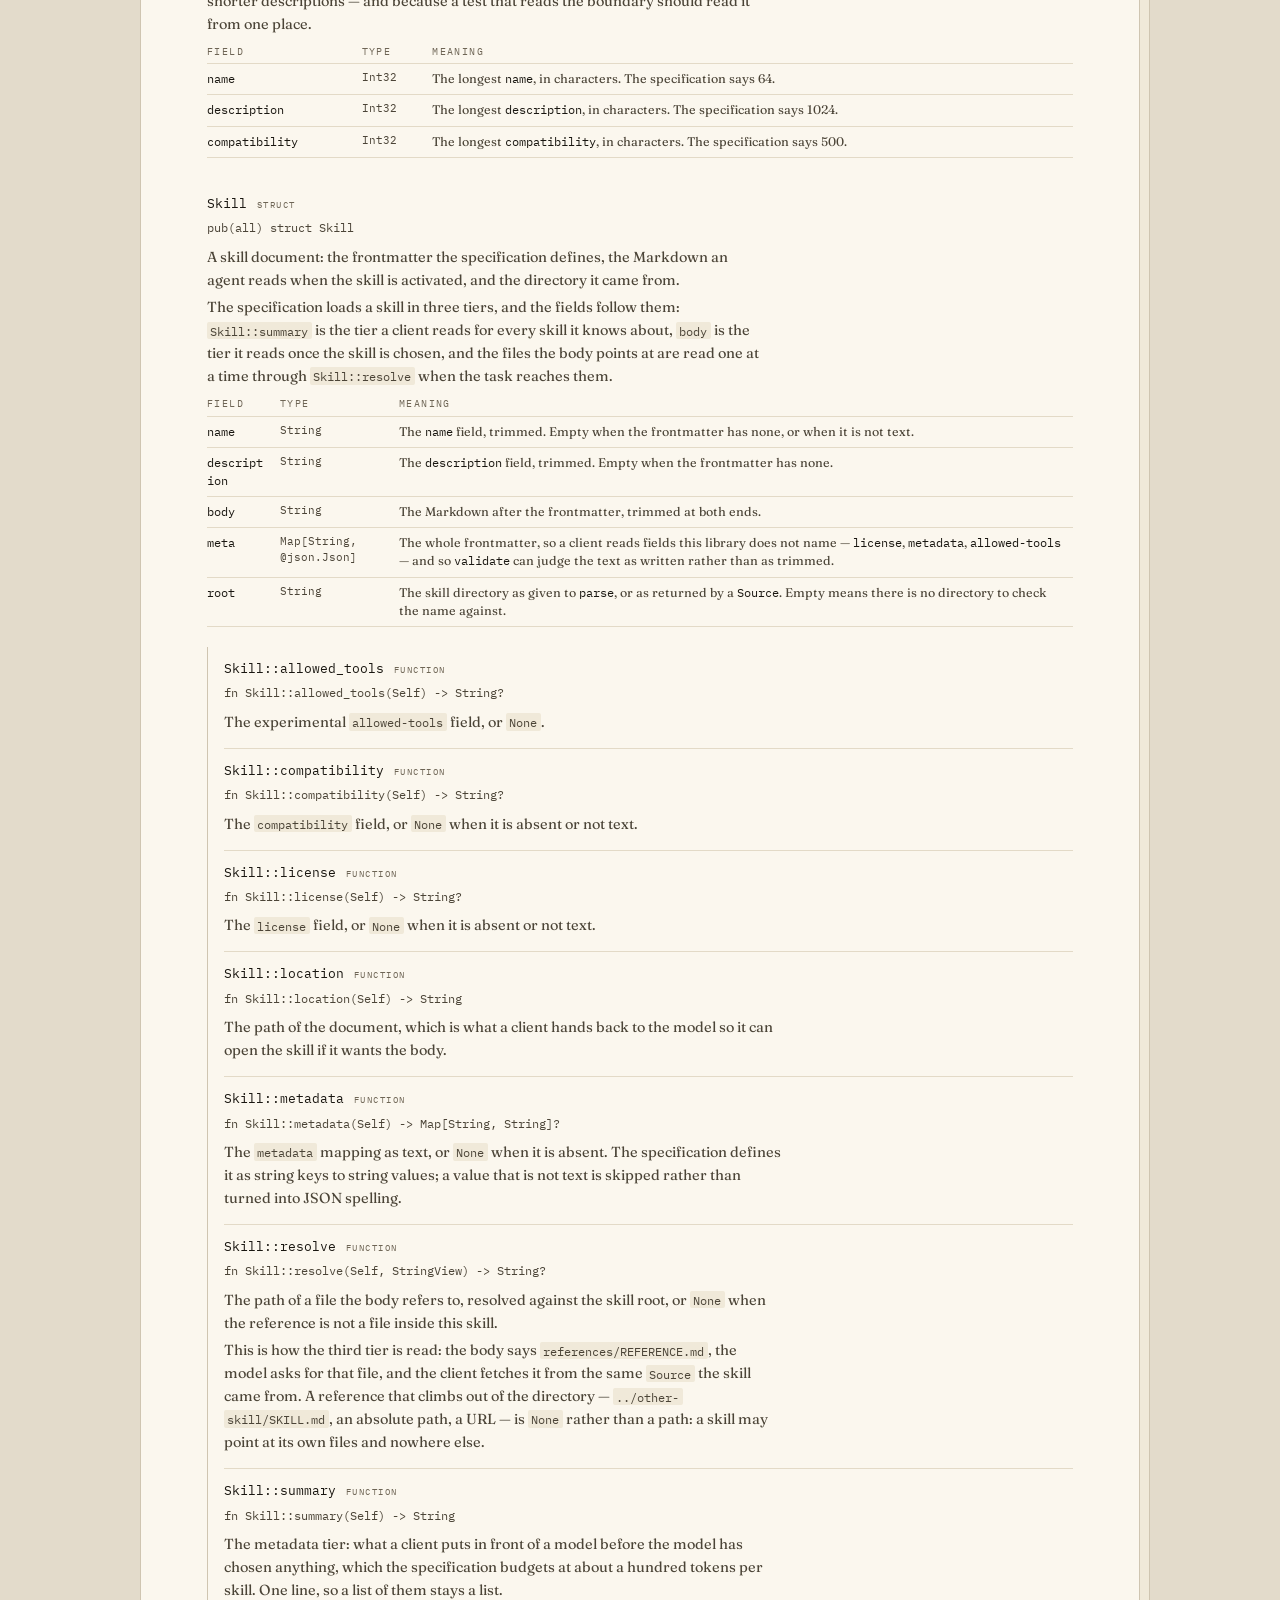
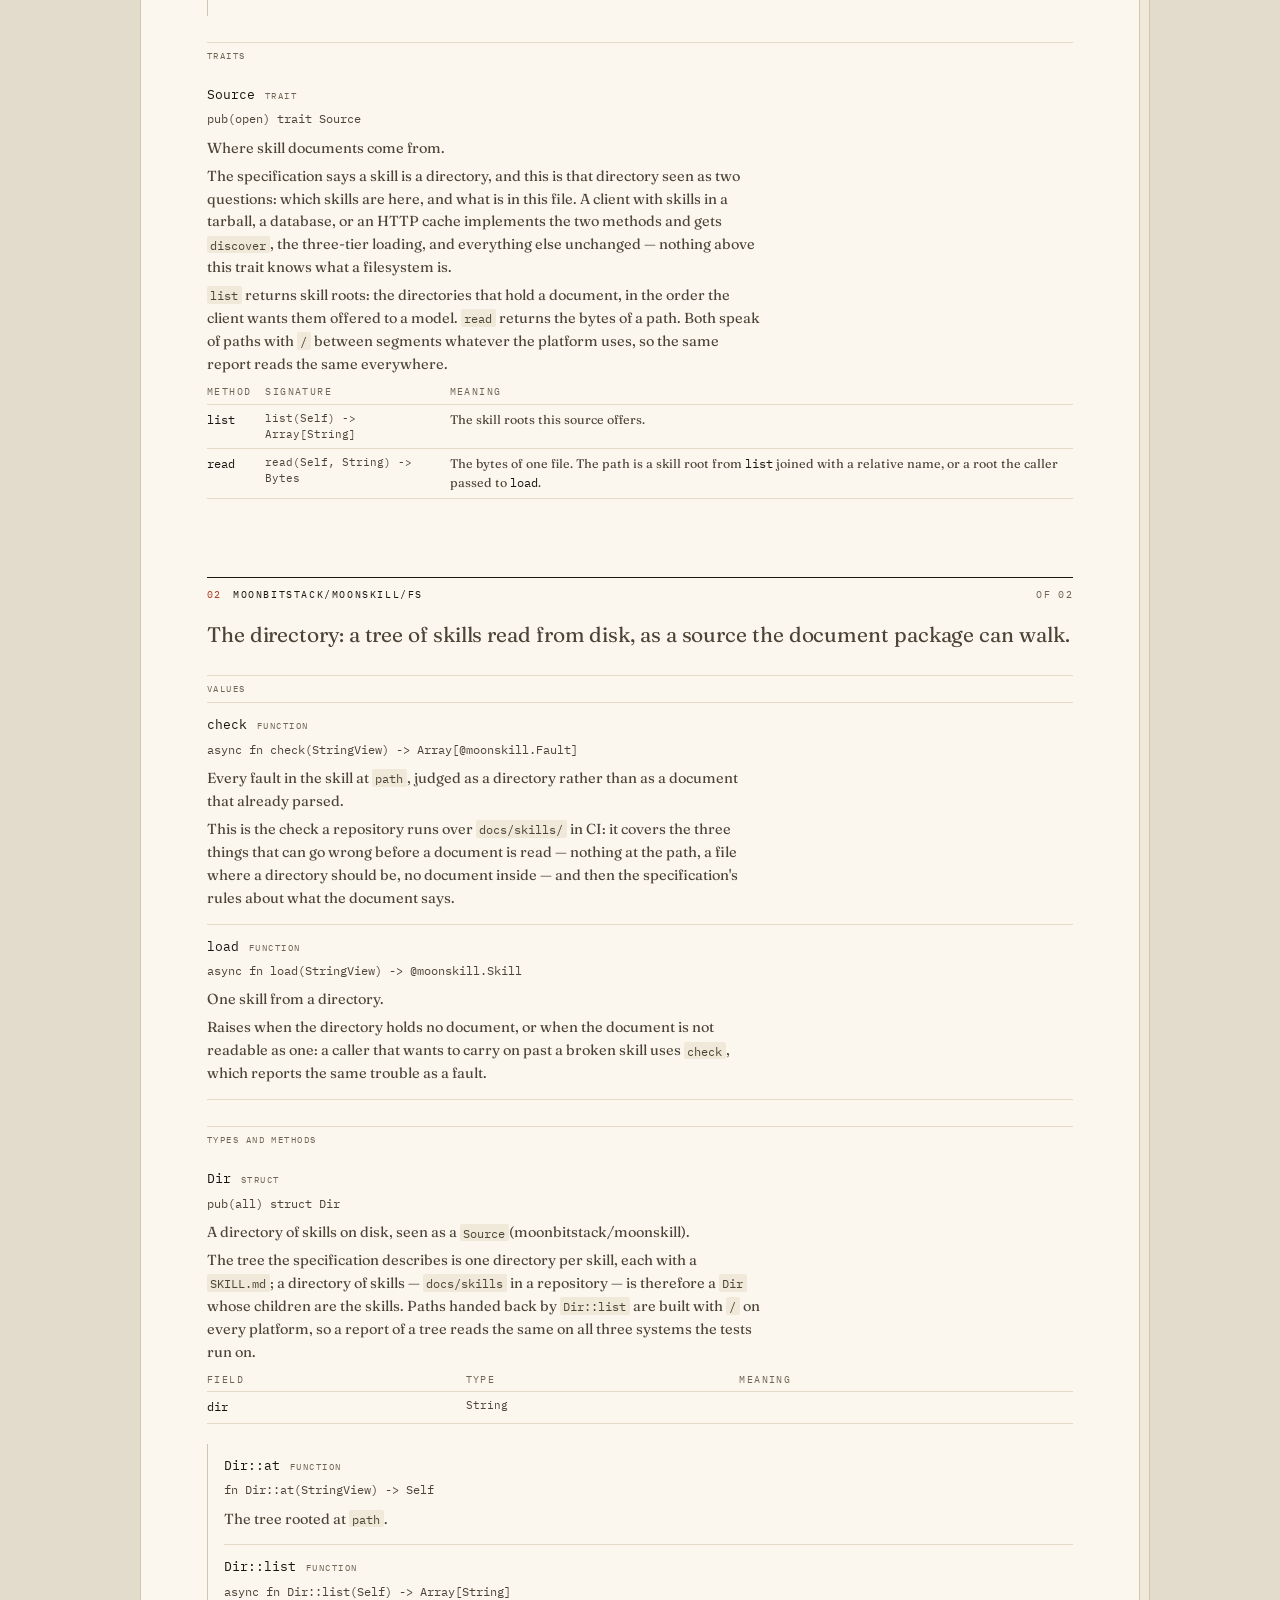
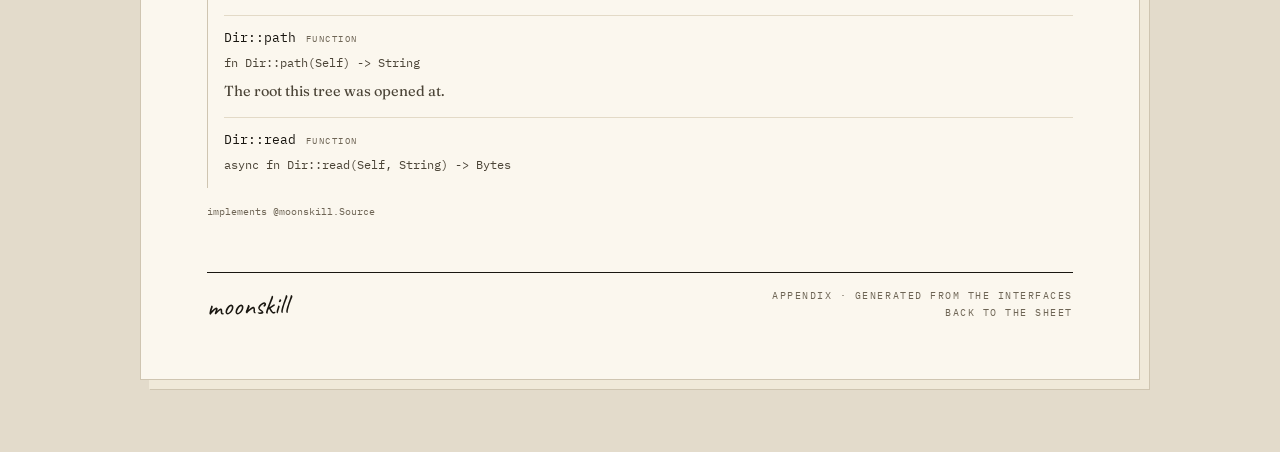
==== commit 4534609b: "docs(moonskill): take the stamps off, and finish the edges. The two rubber stamps went. On the photo" ====
--- a/docs/api.html
+++ b/docs/api.html
@@ -22,7 +22,9 @@
 </head>
 <body id="top">
 
-<main class="sheet">
+<a class="skip" href="#main">skip to the sheet</a>
+
+<main class="sheet" id="main" tabindex="-1">
 
   <nav class="tabs" aria-label="Pages">
     <a class="tab" href="index.html">home</a>
--- a/docs/style.css
+++ b/docs/style.css
@@ -1,9 +1,9 @@
 /* moonskill — a curriculum vitae, screened.
  *
  * A skill is a résumé and the client reading it is the one hiring. The page is
- * therefore an object: a sheet of paper on a desk, punched, clipped, ruled,
- * stamped and annotated. Type carries the rest — a soft serif for the voice,
- * a monospace for what a machine reads, a hand for the reviewer's pen.
+ * therefore an object: a sheet of paper on a desk, ruled and annotated. Type
+ * carries the rest — a soft serif for the voice, a monospace for what a
+ * machine reads, a hand for the reviewer's pen.
  */
 
 :root {
@@ -17,7 +17,6 @@
   --rule-soft: #e3dac7;
   --accent: #ad3a25;
   --accent-wash: #f2e0d7;
-  --stamp: #a8371f;
   --paper-edge: rgba(255, 255, 255, 0.65);
   --desk-light: rgba(255, 255, 255, 0.5);
   --desk-shade: rgba(96, 74, 44, 0.1);
@@ -40,7 +39,6 @@
   --rule-soft: #2a251d;
   --accent: #d96a50;
   --accent-wash: #2c1c16;
-  --stamp: #b8492f;
   --paper-edge: rgba(255, 255, 255, 0.05);
   --desk-light: rgba(255, 255, 255, 0.04);
   --desk-shade: rgba(0, 0, 0, 0.55);
@@ -59,7 +57,6 @@
     --rule-soft: #2a251d;
     --accent: #d96a50;
     --accent-wash: #2c1c16;
-    --stamp: #b8492f;
     --paper-edge: rgba(255, 255, 255, 0.05);
     --desk-light: rgba(255, 255, 255, 0.04);
     --desk-shade: rgba(0, 0, 0, 0.55);
@@ -166,11 +163,41 @@
   white-space: nowrap;
 }
 
+/* ---------- the tab for the keyboard ---------- */
+
+.skip {
+  position: fixed;
+  top: 10px;
+  left: 10px;
+  z-index: 60;
+  padding: 8px 14px 7px;
+  font-family: var(--mono);
+  font-size: 9.5px;
+  letter-spacing: 0.16em;
+  text-transform: uppercase;
+  color: var(--ink);
+  background: var(--paper);
+  border: 1px solid var(--accent);
+  border-radius: 3px;
+  box-shadow: 3px 3px 0 0 var(--paper-shade);
+  transform: translateY(-220%);
+  transition: transform 160ms ease-out;
+}
+
+.skip:focus-visible {
+  outline: none;
+  border-width: 2px;
+  padding: 7px 13px 6px;
+  transform: none;
+}
+
 /* ---------- the sheet ---------- */
 
 .sheet {
   position: relative;
-  max-width: var(--sheet);
+  /* the desk keeps a margin even when the window is narrow: a sheet that runs
+     edge to edge stops being a sheet */
+  max-width: min(var(--sheet), calc(100vw - 72px));
   margin: 0 auto 72px;
   padding: 0 66px 58px;
   background-color: var(--paper);
@@ -179,6 +206,11 @@
     inset 0 1px 0 var(--paper-edge),
     9px 9px 0 0 var(--paper-shade),
     10px 10px 0 0 var(--rule);
+}
+
+/* the skip link lands here; the sheet is a place, not a control */
+.sheet:focus {
+  outline: none;
 }
 
 /* the clip that holds the sheet to whatever it is lying on */
@@ -246,11 +278,11 @@
   display: flex;
   align-items: baseline;
   gap: 14px;
-  padding: 16px 0 8px;
+  padding: 16px 0 9px;
   border-bottom: 1px solid var(--ink);
   font-family: var(--mono);
-  font-size: 9.5px;
-  letter-spacing: 0.18em;
+  font-size: 10px;
+  letter-spacing: 0.16em;
   text-transform: uppercase;
   color: var(--muted);
 }
@@ -367,53 +399,6 @@
   text-align: center;
 }
 
-.stamp {
-  display: inline-block;
-  padding: 8px 13px 7px;
-  border: 2px solid currentColor;
-  color: var(--stamp);
-  transform: rotate(-8deg);
-  font-family: var(--mono);
-  font-size: 11px;
-  font-weight: 500;
-  line-height: 1.15;
-  letter-spacing: 0.18em;
-  text-transform: uppercase;
-  text-align: center;
-  position: relative;
-  opacity: 0.92;
-}
-
-.stamp::before {
-  content: "";
-  position: absolute;
-  inset: 3px;
-  border: 1px solid currentColor;
-  pointer-events: none;
-}
-
-.stamp em {
-  display: block;
-  font-style: normal;
-  font-size: 7.5px;
-  letter-spacing: 0.14em;
-  margin-top: 3px;
-  opacity: 0.85;
-}
-
-.stamp--ink {
-  color: var(--ink-soft);
-}
-
-.portrait .stamp {
-  position: absolute;
-  right: -8px;
-  bottom: 22px;
-  z-index: 3;
-  font-size: 11px;
-  padding: 8px 13px 7px;
-}
-
 /* ---------- ruled fields, the way a form asks ---------- */
 
 .fields {
@@ -437,7 +422,7 @@
   flex: 0 0 auto;
   font-family: var(--mono);
   font-size: 9.5px;
-  letter-spacing: 0.15em;
+  letter-spacing: 0.16em;
   text-transform: uppercase;
   color: var(--muted);
 }
@@ -845,54 +830,22 @@
   border-color: var(--accent);
 }
 
-/* the verdict, stamped over the sheet's corner */
-.form-stamp {
-  position: absolute;
-  right: 14px;
-  bottom: 12px;
-  z-index: 2;
-  pointer-events: none;
-  opacity: 0.9;
-}
-
-.form-stamp .stamp {
-  transform: rotate(-6deg);
-  font-size: 12px;
-  padding: 8px 13px 7px;
-}
-
-.stamp.is-fresh {
-  animation: restamp 320ms cubic-bezier(0.22, 0.65, 0.35, 1);
-}
-
-@keyframes restamp {
-  from {
-    opacity: 0;
-    transform: rotate(-17deg) scale(1.16);
-  }
-  to {
-    opacity: 0.92;
-    transform: rotate(-6deg) scale(1);
-  }
-}
-
 /* ---------- figures as form lines ---------- */
 
 .figures {
-  margin: 20px 0 0;
+  margin: 30px 0 0;
   padding: 0;
-  max-width: 620px;
   display: grid;
-  gap: 2px;
+  gap: 0;
   border-top: 1px solid var(--rule-soft);
-  padding-top: 10px;
+  padding-top: 8px;
 }
 
 .figure {
   display: flex;
   align-items: baseline;
   gap: 10px;
-  padding: 3px 0;
+  padding: 8px 0;
 }
 
 .figure dt {
@@ -1475,7 +1428,7 @@
 
 /* ---------- narrow ---------- */
 
-@media (width <= 1180px) {
+@media (width <= 1280px) {
   .index {
     display: none;
   }
@@ -1489,6 +1442,7 @@
   }
 
   .sheet {
+    max-width: none;
     margin: 0 0 40px;
     padding: 0 24px 40px;
     border-left: 0;
@@ -1525,15 +1479,6 @@
     margin: 0;
   }
 
-  .portrait .stamp {
-    position: static;
-    display: inline-block;
-    width: max-content;
-    margin: 12px 0 0 2px;
-    transform: rotate(-5deg) scale(0.95);
-    transform-origin: left top;
-  }
-
   .entry {
     grid-template-columns: minmax(0, 1fr);
     gap: 6px;
@@ -1575,10 +1520,6 @@
 
   .foot .small {
     text-align: left;
-  }
-
-  .form-stamp {
-    display: none;
   }
 
   .totop {
@@ -1596,7 +1537,7 @@
 
 @media (width <= 620px) {
   .docline {
-    font-size: 8.5px;
+    font-size: 9.5px;
     letter-spacing: 0.12em;
     gap: 10px;
     flex-wrap: wrap;
@@ -1606,15 +1547,45 @@
     display: none;
   }
 
+  /* the source link is repeated in the footer; here it only forces a wrap */
+  .docline .right > a {
+    display: none;
+  }
+
   .docline .right {
     gap: 10px;
   }
 }
 
+@media (width <= 380px) {
+  /* below this the file line cannot hold the page's name and its code */
+  .docline > span:nth-child(2) {
+    display: none;
+  }
+}
+
 @media print {
+  /* ink on white whatever the screen was set to: a dark theme printed to a
+     dark page is a page nobody can read. */
+  :root,
+  :root[data-theme="ink"] {
+    --desk: #fff;
+    --paper: #fff;
+    --paper-shade: #f2f2f2;
+    --ink: #000;
+    --ink-soft: #2c2c2c;
+    --muted: #5a5a5a;
+    --rule: #b9b9b9;
+    --rule-soft: #dcdcdc;
+    --accent: #a3301c;
+    --accent-wash: #f0e4df;
+    --paper-edge: transparent;
+  }
+
   .entry,
   .code,
-  .tiers li {
+  .tiers li,
+  .figure {
     break-inside: avoid;
   }
 
@@ -1622,20 +1593,27 @@
   .index,
   .clip,
   .form-foot,
-  .code-head .copy {
+  .code-head .copy,
+  .totop,
+  .skip,
+  .theme {
     display: none;
   }
 
   body {
+    padding: 0;
     background: #fff;
     color: #000;
-    font-size: 11pt;
+    font-size: 10.5pt;
+    line-height: 1.5;
+    background-image: none;
   }
 
   .sheet {
+    max-width: none;
+    margin: 0;
+    padding: 0 10mm;
+    border: 0;
     box-shadow: none;
-    border: 0;
-    max-width: none;
-    padding: 0;
-  }
-}
+  }
+}
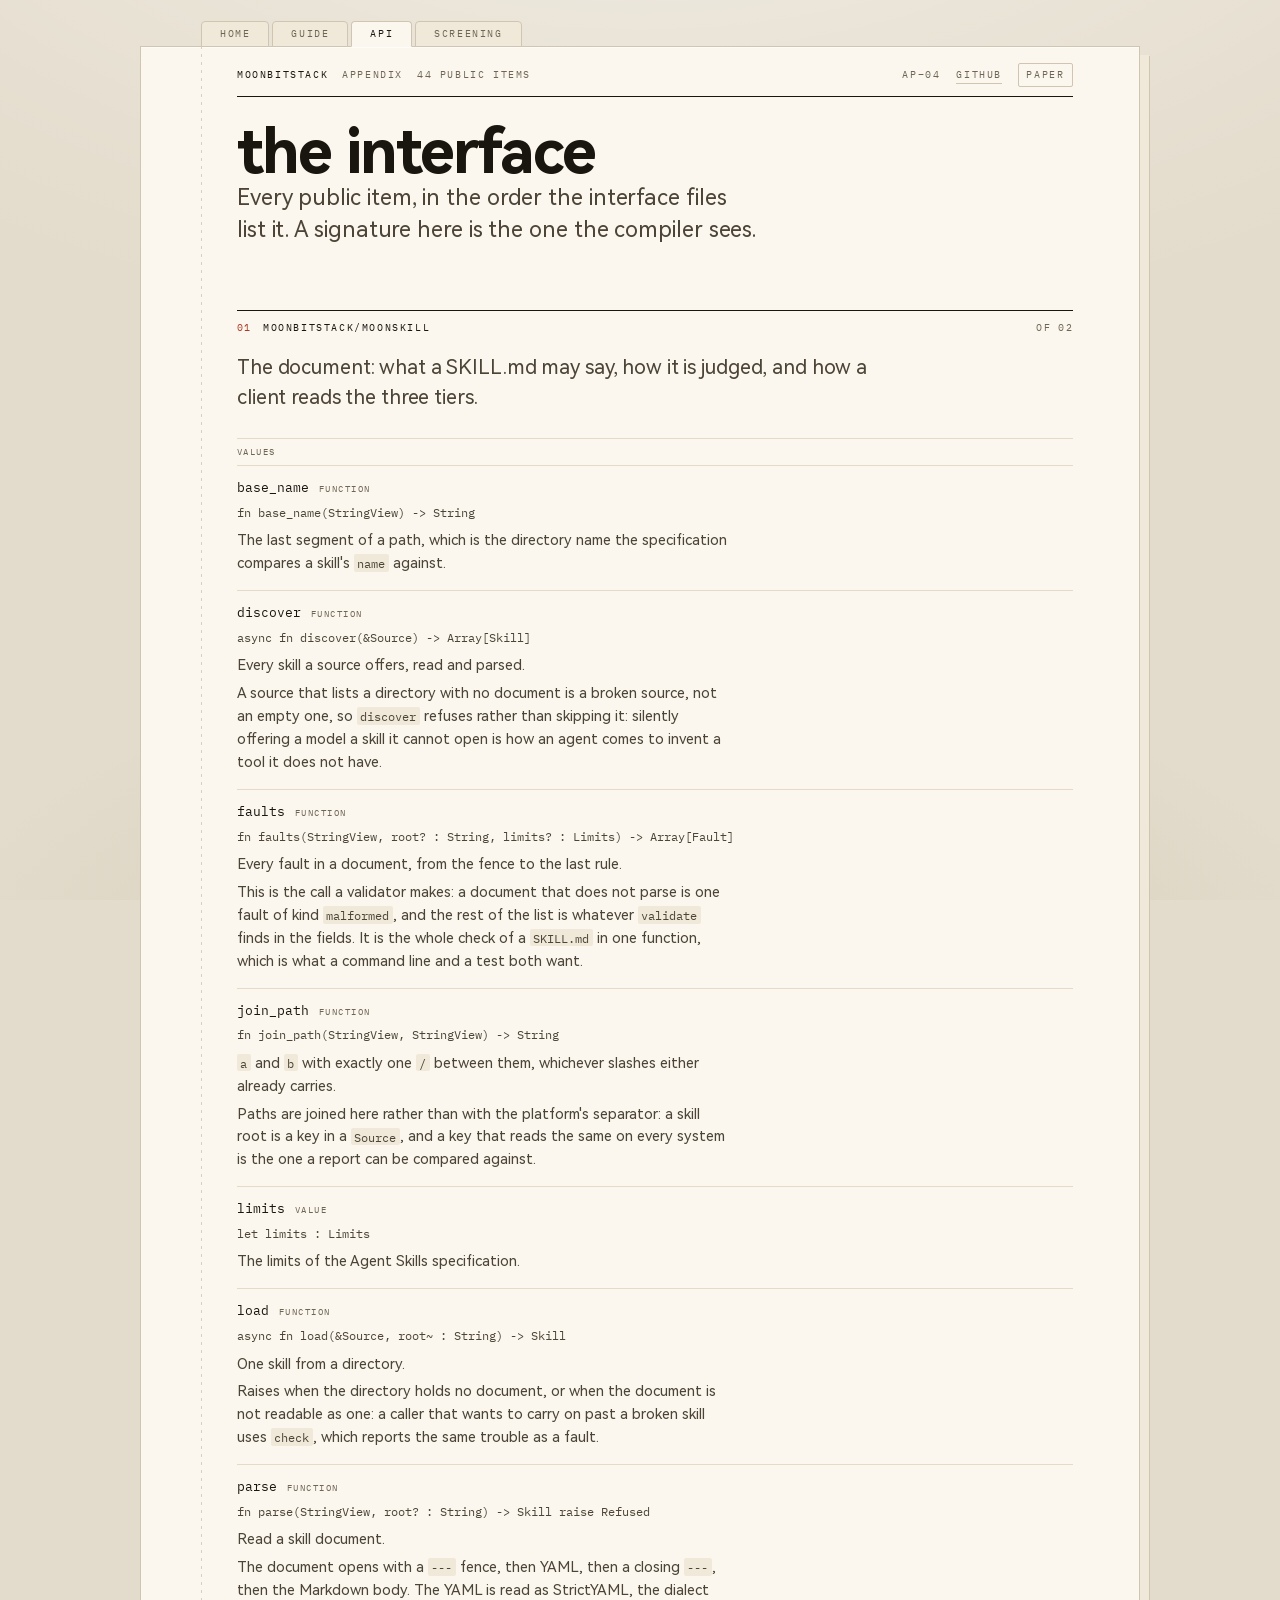
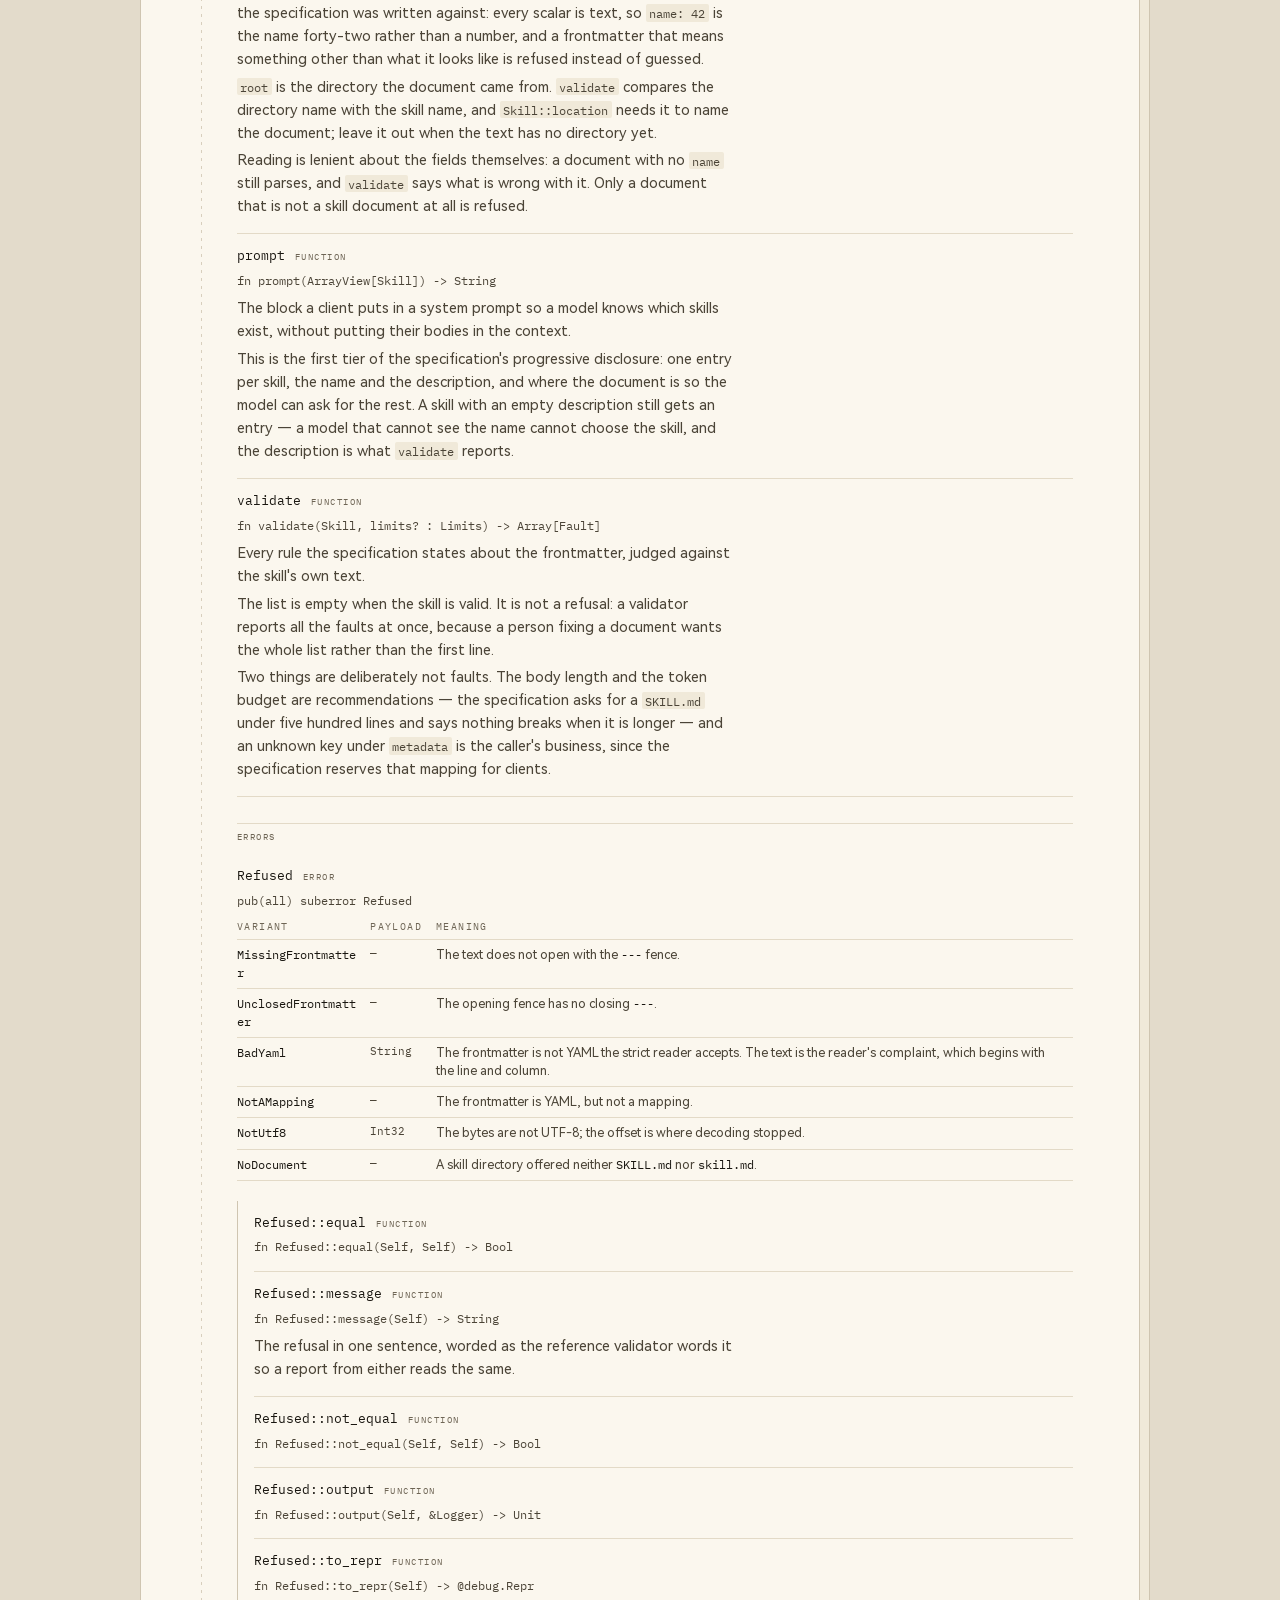
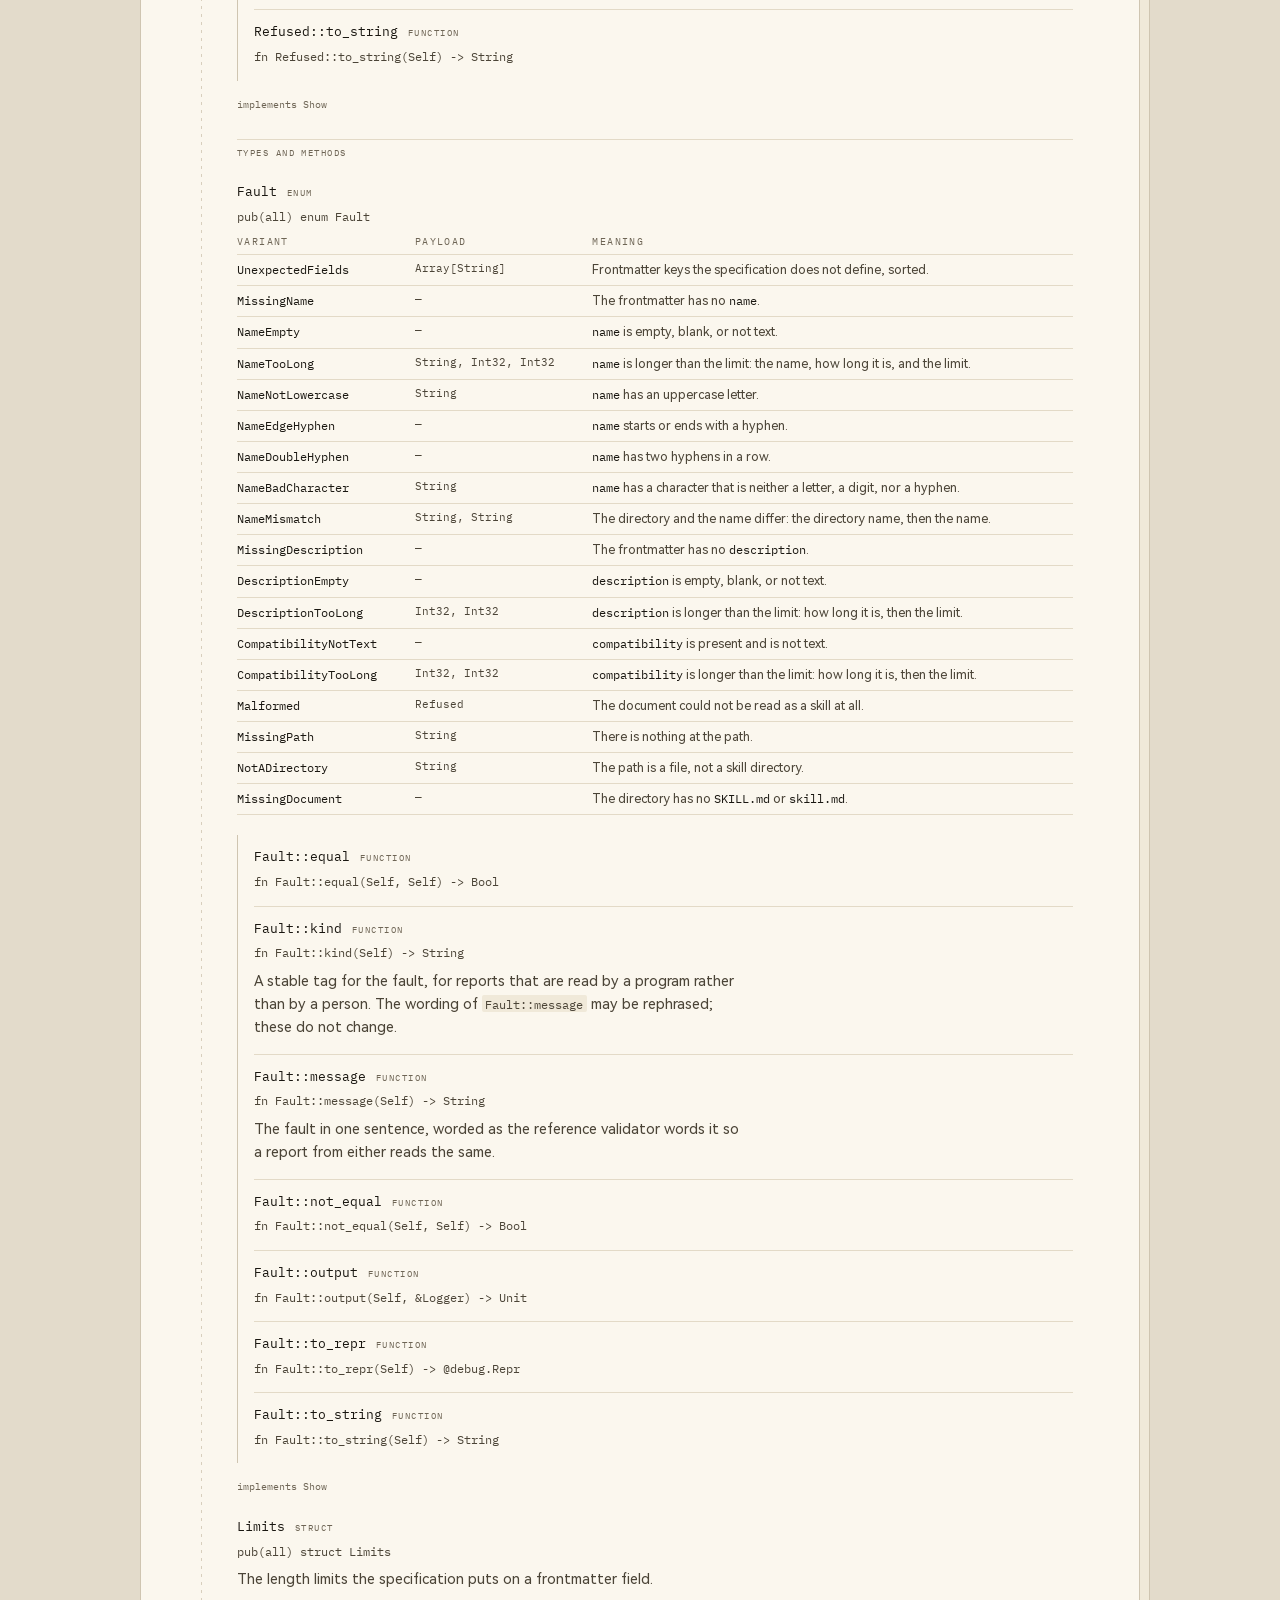
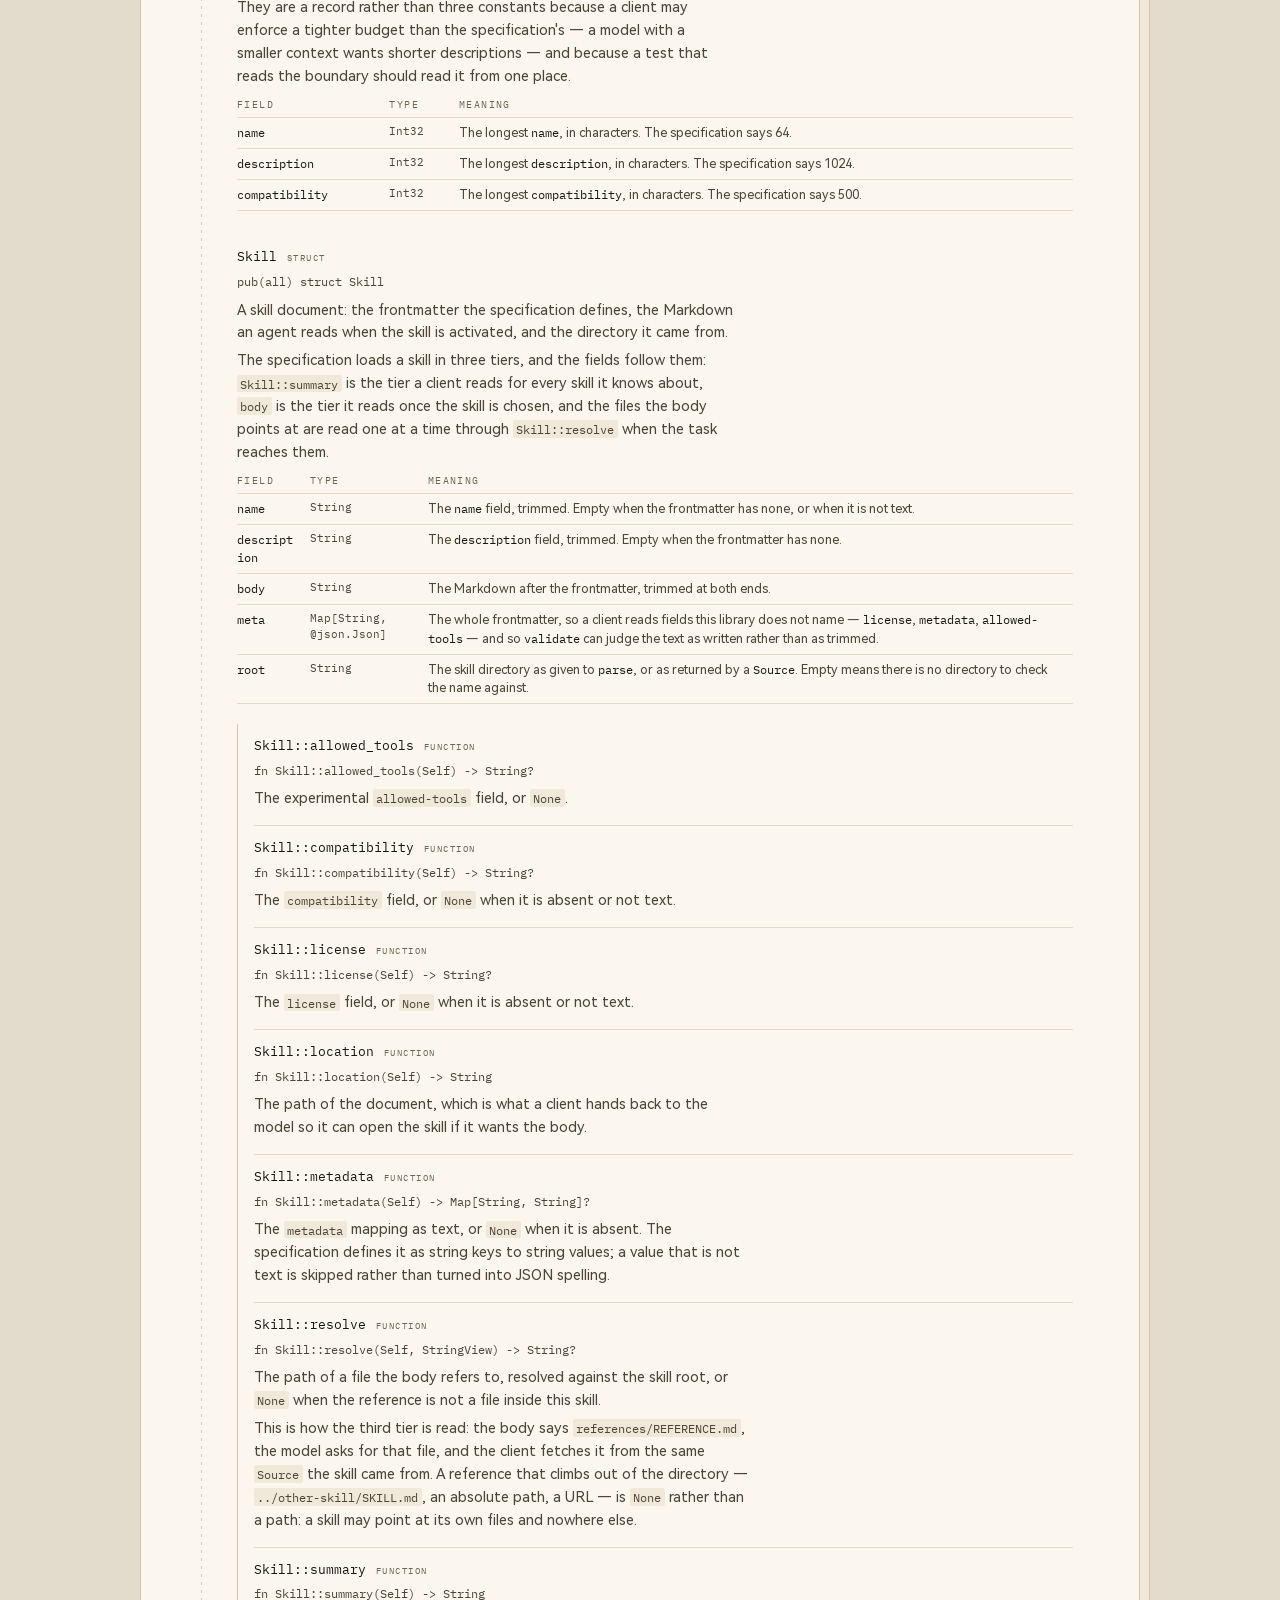
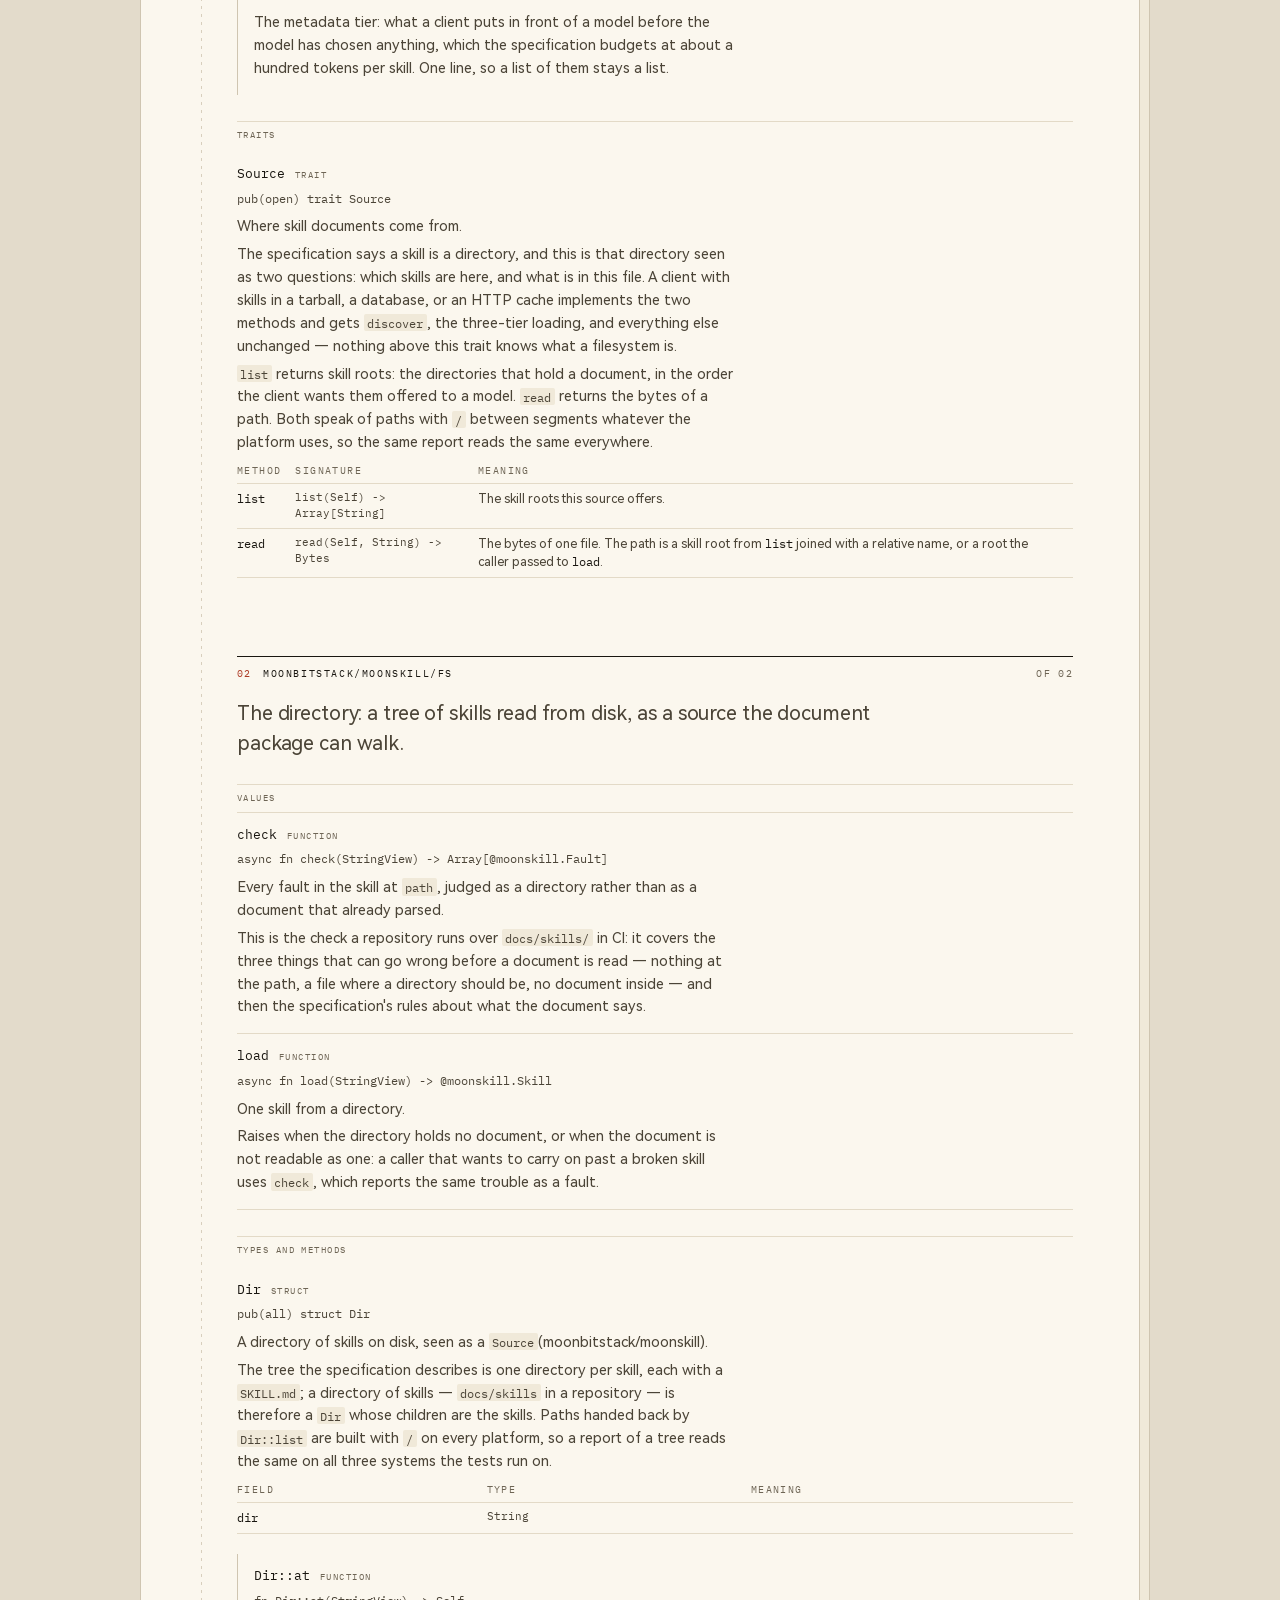
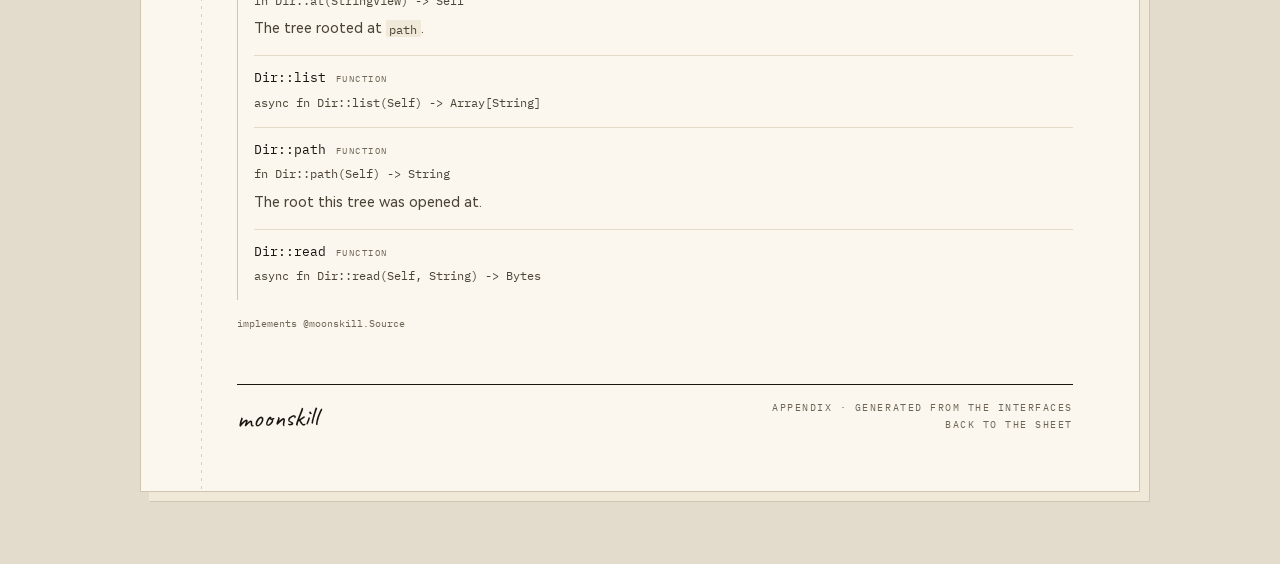
==== commit 7a60a668: "docs(moonskill): set the page in HarmonyOS Sans, and give the tabs a fold. The type. Fraunces was a " ====
--- a/docs/api.html
+++ b/docs/api.html
@@ -17,7 +17,9 @@
 </script>
 <link rel="preconnect" href="https://fonts.googleapis.com">
 <link rel="preconnect" href="https://fonts.gstatic.com" crossorigin>
-<link rel="stylesheet" href="https://fonts.googleapis.com/css2?family=Caveat:wght@400;500&family=Fraunces:ital,opsz,wght@0,9..144,300..700;1,9..144,300..600&family=IBM+Plex+Mono:wght@400;500&display=swap">
+<link rel="stylesheet" href="https://fonts.googleapis.com/css2?family=Caveat:wght@400;500&family=IBM+Plex+Mono:wght@400;500&display=swap">
+<link rel="preload" href="fonts/harmonyos-sans-sc-regular.woff" as="font" type="font/woff" crossorigin>
+<link rel="preload" href="fonts/harmonyos-sans-sc-bold.woff" as="font" type="font/woff" crossorigin>
 <link rel="stylesheet" href="style.css">
 </head>
 <body id="top">
--- a/docs/style.css
+++ b/docs/style.css
@@ -5,6 +5,24 @@
  * carries the rest — a soft serif for the voice, a monospace for what a
  * machine reads, a hand for the reviewer's pen.
  */
+
+/* HarmonyOS Sans SC, Latin subset, self-hosted so the page looks the same
+   everywhere. The full family covers Chinese; this sheet is English. */
+@font-face {
+  font-family: "HarmonyOS Sans SC";
+  font-style: normal;
+  font-weight: 400;
+  font-display: swap;
+  src: url("fonts/harmonyos-sans-sc-regular.woff") format("woff");
+}
+
+@font-face {
+  font-family: "HarmonyOS Sans SC";
+  font-style: normal;
+  font-weight: 700;
+  font-display: swap;
+  src: url("fonts/harmonyos-sans-sc-bold.woff") format("woff");
+}
 
 :root {
   --desk: #e3dbcb;
@@ -20,8 +38,10 @@
   --paper-edge: rgba(255, 255, 255, 0.65);
   --desk-light: rgba(255, 255, 255, 0.5);
   --desk-shade: rgba(96, 74, 44, 0.1);
-  --display: "Fraunces", ui-serif, Georgia, "Times New Roman", serif;
-  --text: "Fraunces", ui-serif, Georgia, "Times New Roman", serif;
+  --display: "HarmonyOS Sans SC", "HarmonyOS Sans", ui-sans-serif, system-ui,
+    "Segoe UI", "PingFang SC", "Microsoft YaHei", sans-serif;
+  --text: "HarmonyOS Sans SC", "HarmonyOS Sans", ui-sans-serif, system-ui,
+    "Segoe UI", "PingFang SC", "Microsoft YaHei", sans-serif;
   --mono: "IBM Plex Mono", ui-monospace, SFMono-Regular, Menlo, Consolas, monospace;
   --pen: "Caveat", ui-rounded, "Segoe Print", cursive;
   --sheet: 1000px;
@@ -102,10 +122,8 @@
   color: var(--ink);
   font-family: var(--text);
   font-size: 17px;
-  line-height: 1.58;
-  font-optical-sizing: auto;
-  font-variation-settings: "SOFT" 8, "WONK" 0;
-  font-variant-ligatures: no-contextual;
+  line-height: 1.6;
+  font-kerning: normal;
   -webkit-font-smoothing: antialiased;
 }
 
@@ -199,7 +217,8 @@
      edge to edge stops being a sheet */
   max-width: min(var(--sheet), calc(100vw - 72px));
   margin: 0 auto 72px;
-  padding: 0 66px 58px;
+  /* a wider left margin: the gutter the tabs are hung from */
+  padding: 0 66px 58px 96px;
   background-color: var(--paper);
   border: 1px solid var(--rule);
   box-shadow:
@@ -211,6 +230,24 @@
 /* the skip link lands here; the sheet is a place, not a control */
 .sheet:focus {
   outline: none;
+}
+
+/* the fold the tabs are hung from: a dashed seam in the left margin, so the
+   strip starts on a line that means something instead of in mid-air */
+.sheet::before {
+  content: "";
+  position: absolute;
+  top: -1px;
+  bottom: 0;
+  left: 60px;
+  width: 1px;
+  background-image: repeating-linear-gradient(
+    to bottom,
+    var(--rule) 0 3px,
+    transparent 3px 8px
+  );
+  opacity: 0.8;
+  pointer-events: none;
 }
 
 /* the clip that holds the sheet to whatever it is lying on */
@@ -236,7 +273,7 @@
   display: flex;
   align-items: flex-end;
   gap: 3px;
-  margin: -26px 0 0 -66px;
+  margin: -26px 0 0 -36px;
   padding: 0;
 }
 
@@ -321,22 +358,37 @@
 }
 
 .masthead {
-  position: relative;
   display: grid;
-  grid-template-columns: minmax(0, 1fr) 168px;
-  gap: 40px;
+  grid-template-columns: minmax(0, 1fr) 448px;
+  column-gap: 56px;
+  row-gap: 22px;
   padding: 30px 0 0;
   align-items: start;
+}
+
+.masthead h1 {
+  grid-column: 1 / -1;
+}
+
+.masthead .role {
+  grid-column: 1;
+  margin-top: 0;
+  max-width: 40ch;
+  text-wrap: balance;
+}
+
+.masthead .fields {
+  grid-column: 2;
+  margin-top: 0;
 }
 
 h1 {
   margin: 0;
   font-family: var(--display);
-  font-size: clamp(44px, 8vw, 108px);
-  line-height: 0.92;
-  letter-spacing: -0.035em;
-  font-weight: 500;
-  font-variation-settings: "SOFT" 12, "WONK" 1, "opsz" 144;
+  font-size: clamp(42px, 7.6vw, 104px);
+  line-height: 0.95;
+  letter-spacing: -0.032em;
+  font-weight: 700;
   text-wrap: balance;
 }
 
@@ -348,10 +400,10 @@
 .role {
   margin: 18px 0 0;
   max-width: 33ch;
-  font-size: clamp(19px, 2vw, 23px);
+  font-size: clamp(18px, 1.9vw, 22px);
   line-height: 1.45;
-  font-style: italic;
-  font-weight: 300;
+  font-weight: 400;
+  letter-spacing: -0.004em;
   color: var(--ink-soft);
 }
 
@@ -361,42 +413,12 @@
 }
 
 .masthead--sub h1 {
-  font-size: clamp(34px, 5.4vw, 66px);
-  letter-spacing: -0.03em;
+  font-size: clamp(32px, 5vw, 62px);
+  letter-spacing: -0.028em;
 }
 
 .masthead--sub .role {
   max-width: 48ch;
-}
-
-/* the photograph a CV has where the face would be */
-.portrait {
-  position: relative;
-  margin: 6px 0 0;
-  transform: rotate(-1.4deg);
-}
-
-.portrait .frame {
-  display: block;
-  border: 1px solid var(--ink);
-  background: var(--paper-shade);
-  padding: 6px;
-}
-
-.portrait svg {
-  display: block;
-  width: 100%;
-  height: auto;
-}
-
-.portrait figcaption {
-  margin-top: 7px;
-  font-family: var(--mono);
-  font-size: 8.5px;
-  letter-spacing: 0.14em;
-  text-transform: uppercase;
-  color: var(--muted);
-  text-align: center;
 }
 
 /* ---------- ruled fields, the way a form asks ---------- */
@@ -488,10 +510,10 @@
 
 .lede {
   margin: 20px 0 0;
-  font-size: 21px;
-  line-height: 1.45;
+  font-size: 20px;
+  line-height: 1.5;
   max-width: 42ch;
-  letter-spacing: -0.004em;
+  letter-spacing: -0.006em;
   color: var(--ink-soft);
 }
 
@@ -540,10 +562,10 @@
 .entry h3 {
   margin: 0;
   font-family: var(--display);
-  font-size: 22px;
-  font-weight: 500;
+  font-size: 21px;
+  font-weight: 700;
   letter-spacing: -0.012em;
-  line-height: 1.15;
+  line-height: 1.25;
   text-wrap: balance;
 }
 
@@ -616,8 +638,8 @@
 .tiers .what {
   display: block;
   margin-top: 6px;
-  font-size: 17.5px;
-  line-height: 1.45;
+  font-size: 17px;
+  line-height: 1.5;
 }
 
 .tiers .how {
@@ -865,9 +887,9 @@
 .figure dd {
   margin: 0;
   font-family: var(--display);
-  font-size: 27px;
+  font-size: 28px;
   line-height: 1;
-  font-weight: 500;
+  font-weight: 700;
   letter-spacing: -0.02em;
   font-variant-numeric: lining-nums tabular-nums;
   color: var(--ink);
@@ -1309,7 +1331,11 @@
     background: transparent;
   }
 
-  html::-webkit-scrollbar-corner {
+  html::-webkit-scrollbar-corner,
+  .code ::-webkit-scrollbar-corner,
+  .code::-webkit-scrollbar-corner,
+  .verdicts::-webkit-scrollbar-corner,
+  textarea::-webkit-scrollbar-corner {
     background: transparent;
   }
 
@@ -1441,6 +1467,10 @@
     background-image: none;
   }
 
+  .sheet::before {
+    display: none;
+  }
+
   .sheet {
     max-width: none;
     margin: 0 0 40px;
@@ -1474,9 +1504,10 @@
     gap: 20px;
   }
 
-  .portrait {
-    width: 132px;
-    margin: 0;
+  .masthead h1,
+  .masthead .role,
+  .masthead .fields {
+    grid-column: 1;
   }
 
   .entry {
@@ -1582,6 +1613,18 @@
     --paper-edge: transparent;
   }
 
+  /* the printed page is narrower than any screen this was laid out for */
+  .masthead {
+    grid-template-columns: minmax(0, 1fr);
+    row-gap: 14px;
+  }
+
+  .masthead h1,
+  .masthead .role,
+  .masthead .fields {
+    grid-column: 1;
+  }
+
   .entry,
   .code,
   .tiers li,
@@ -1589,6 +1632,7 @@
     break-inside: avoid;
   }
 
+  .sheet::before,
   .tabs,
   .index,
   .clip,
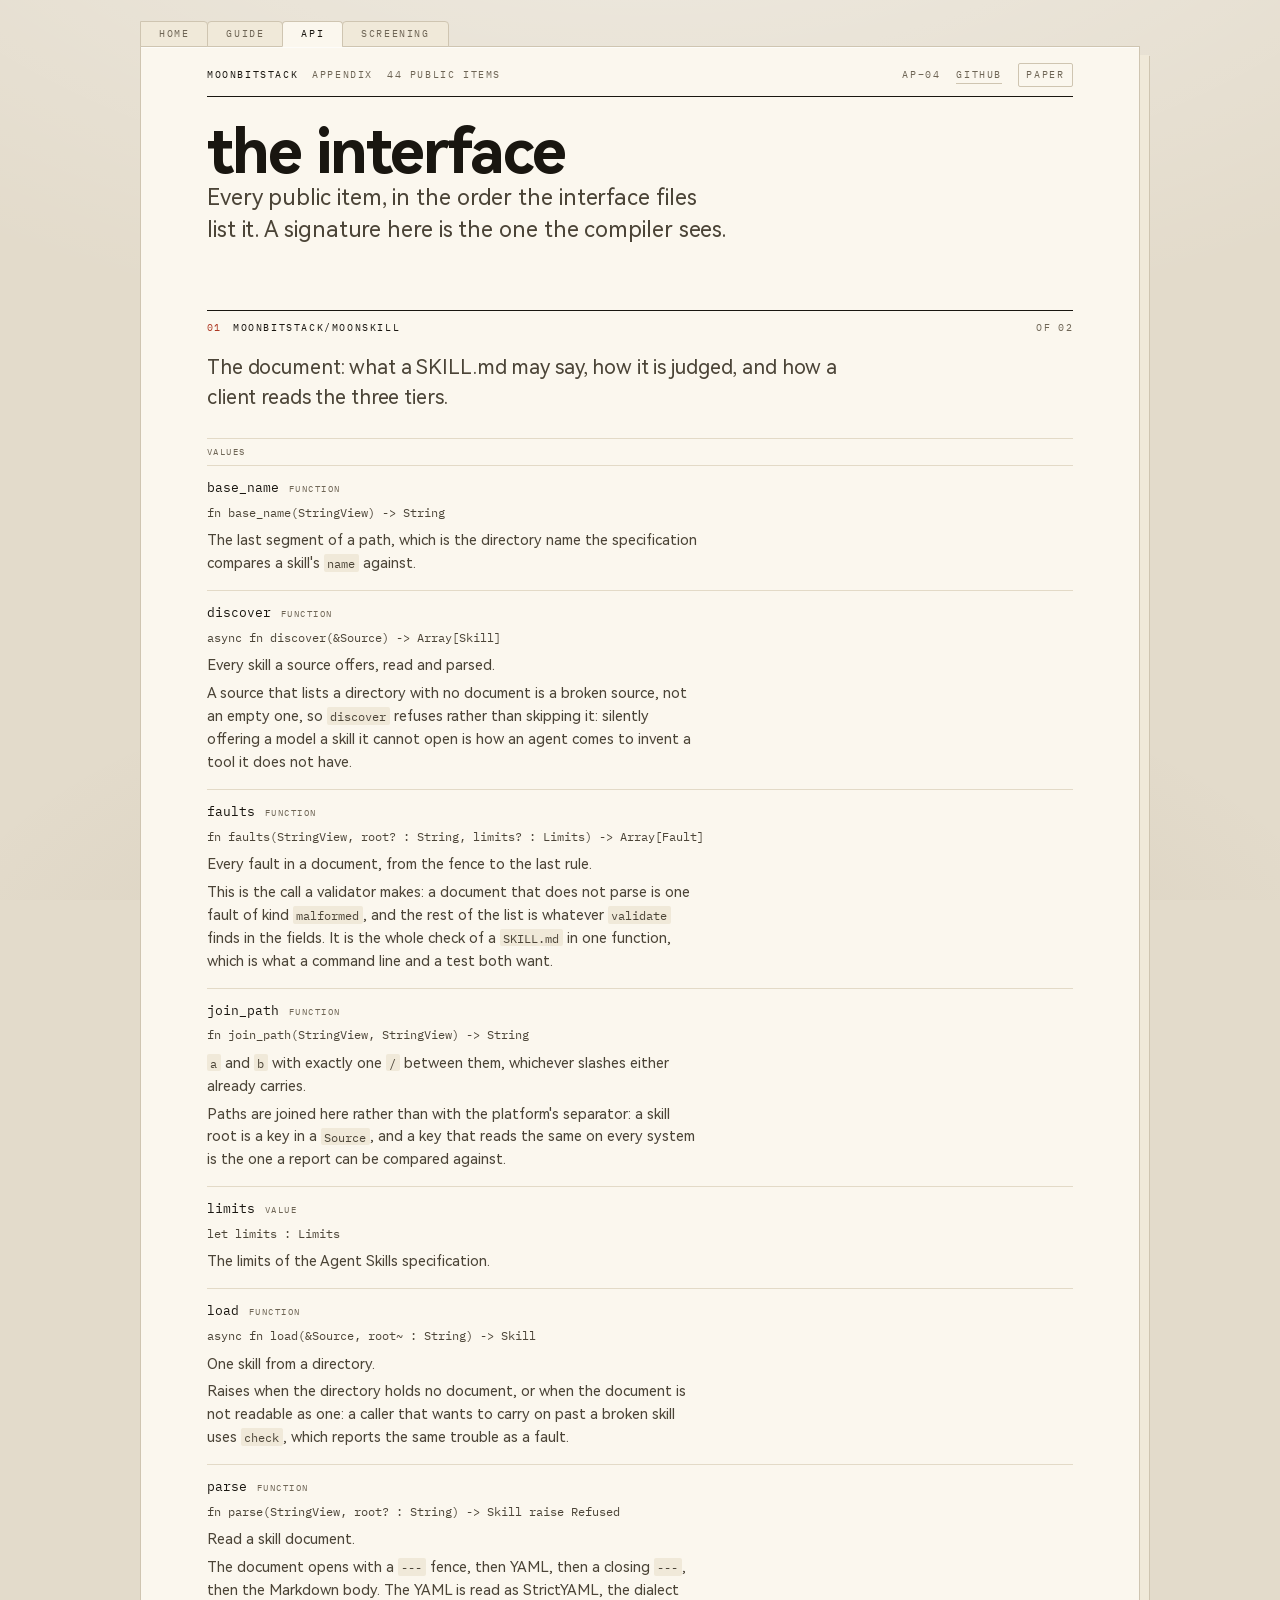
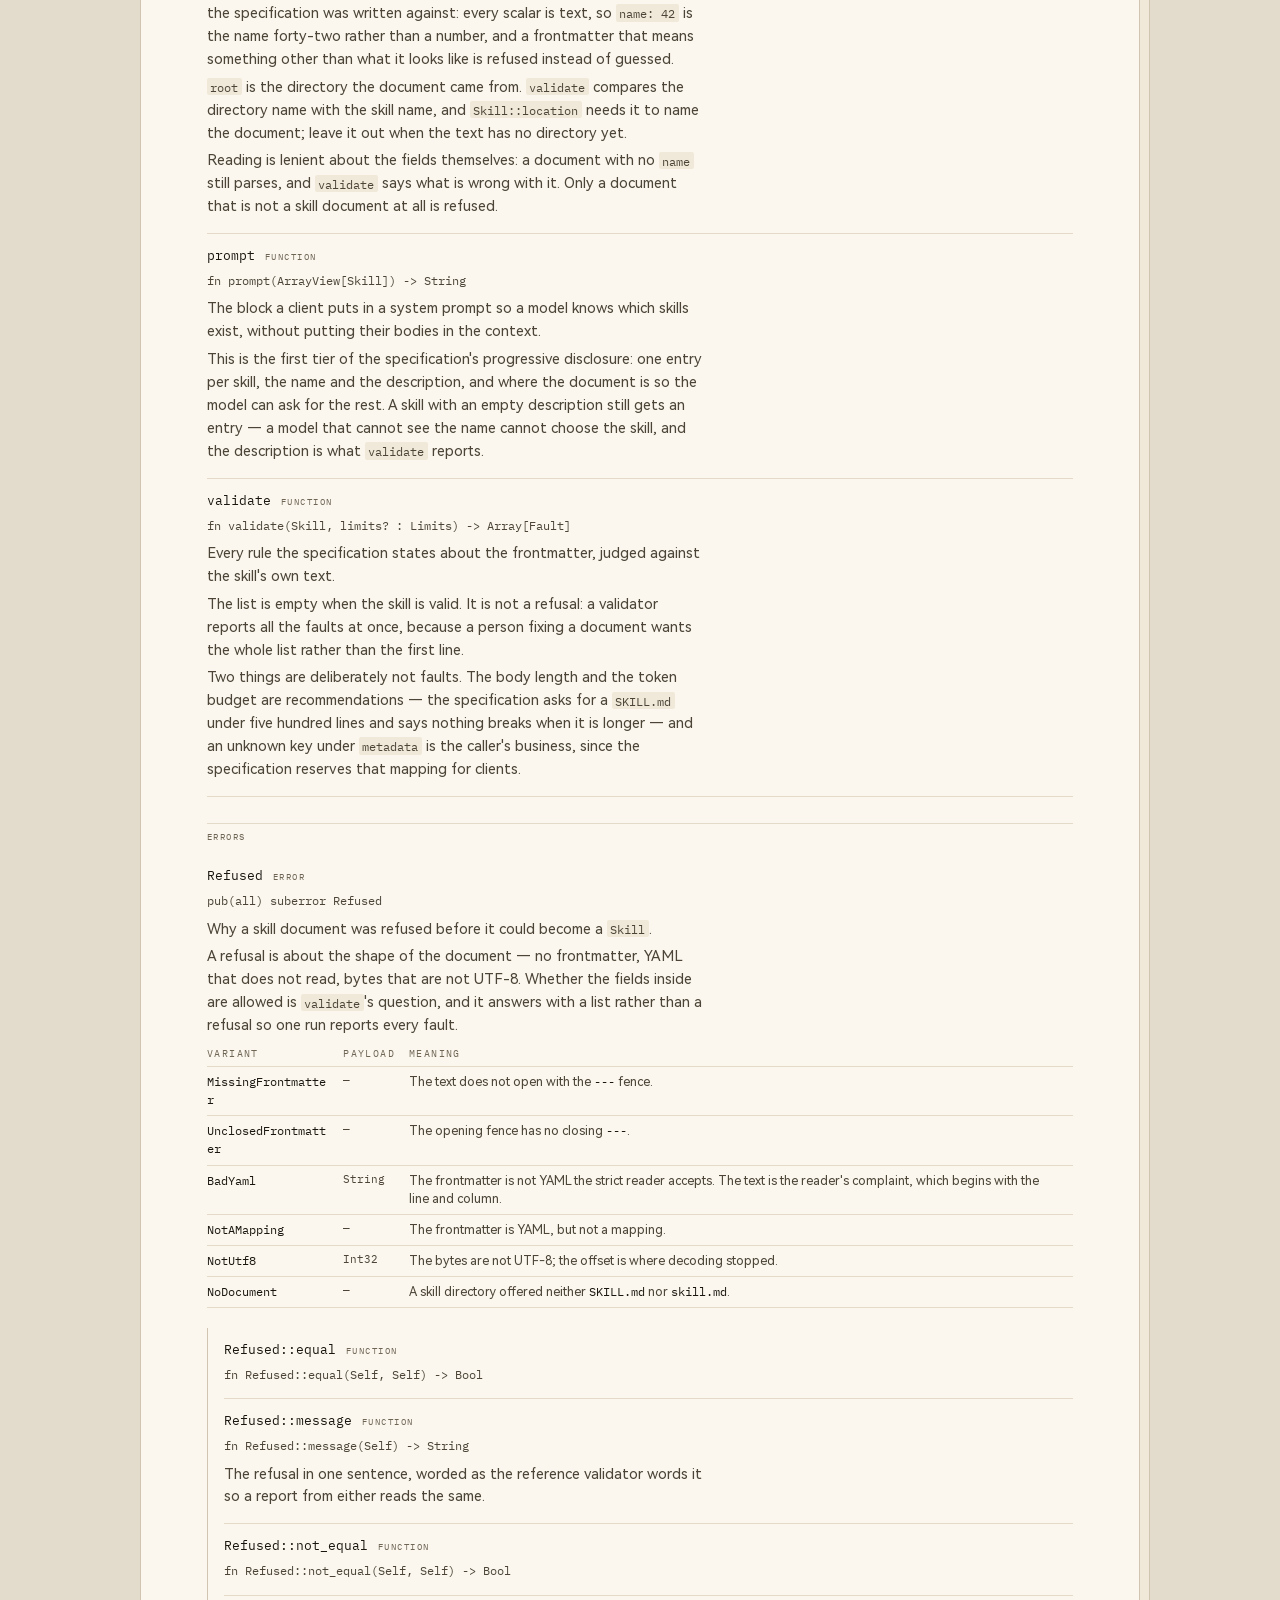
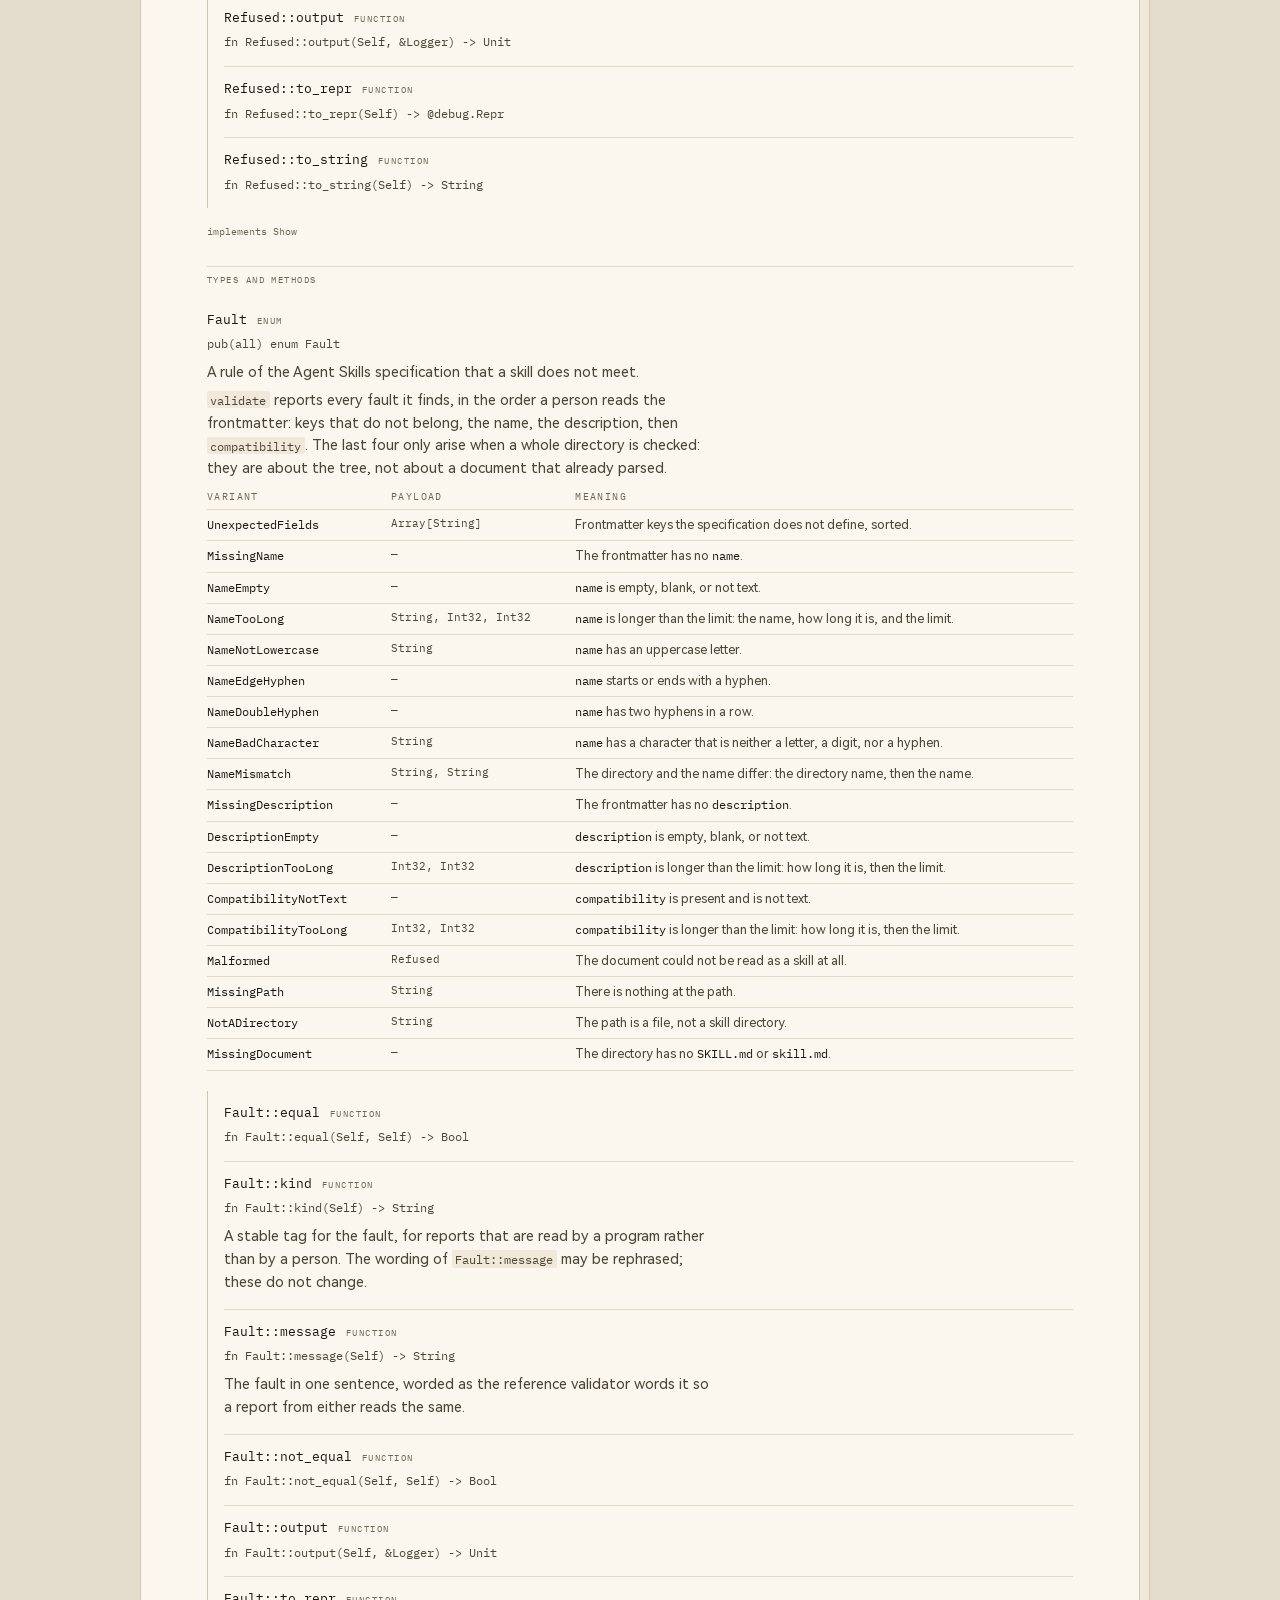
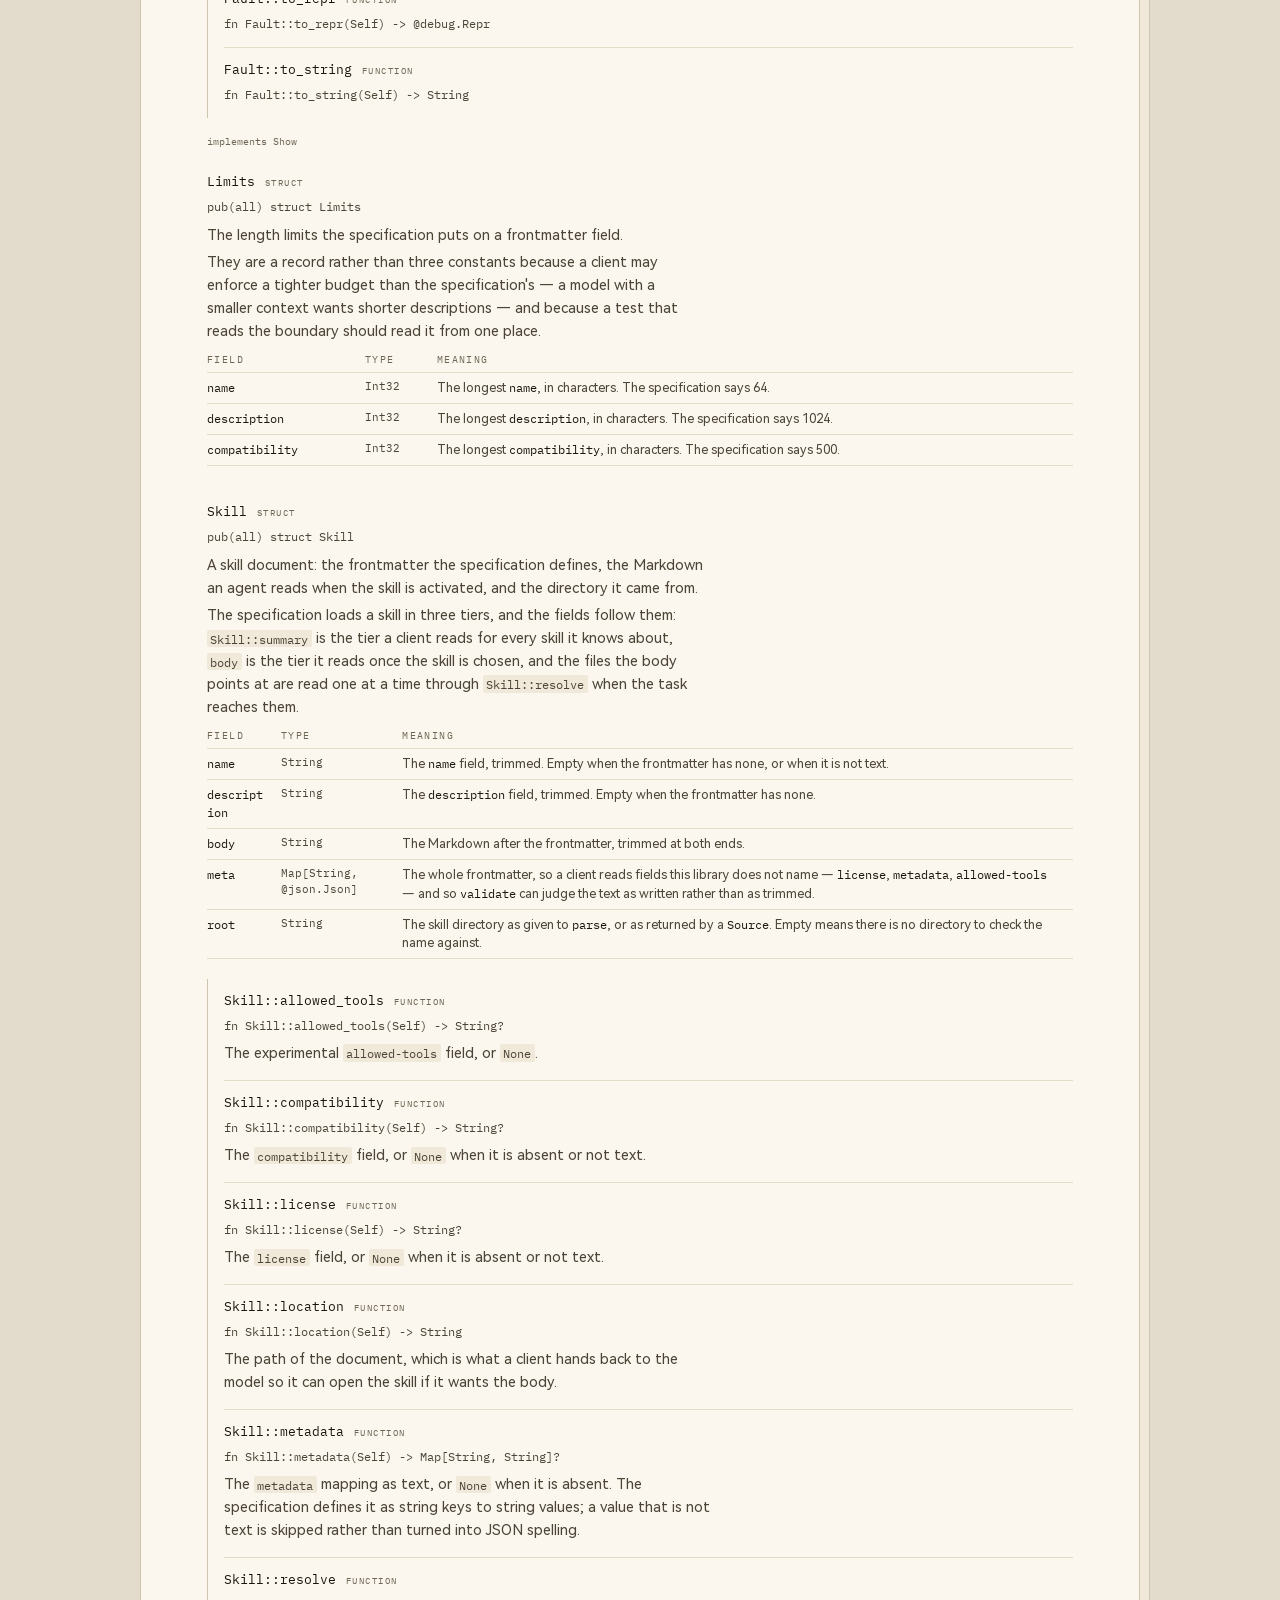
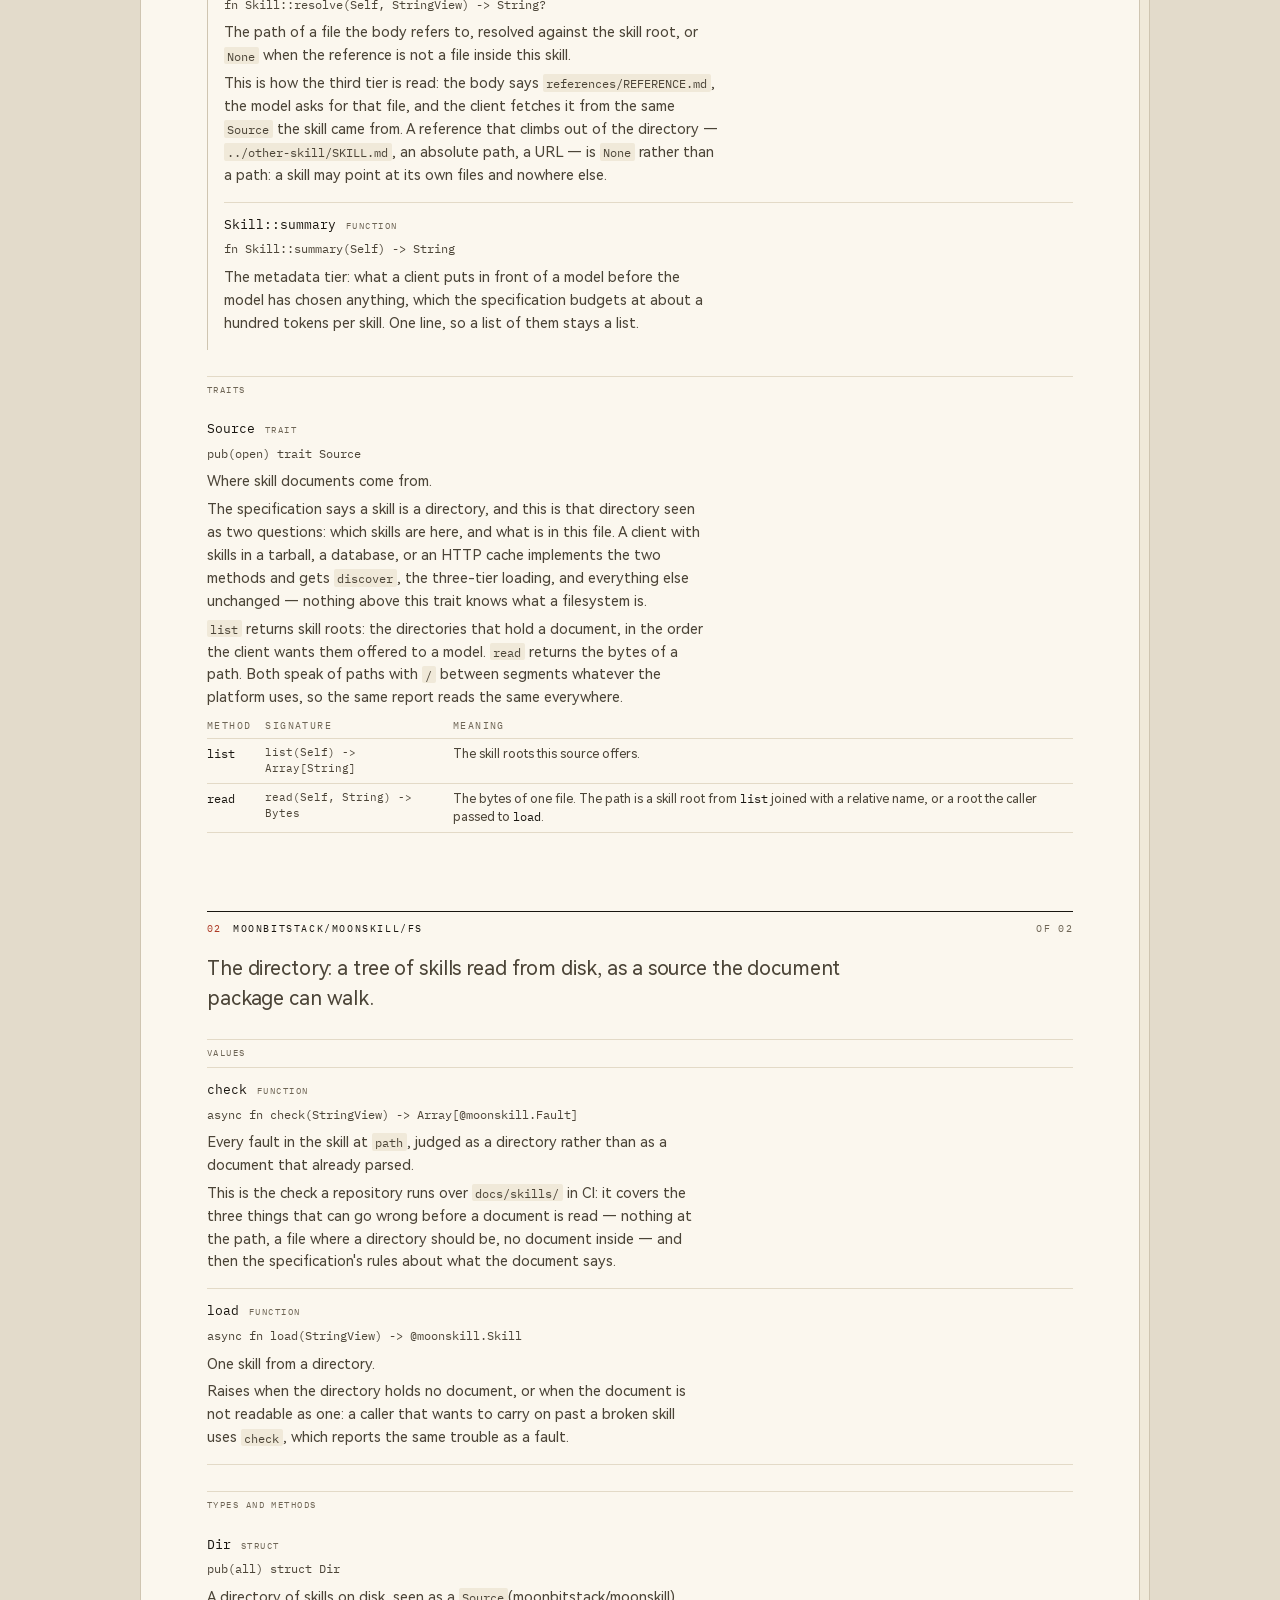
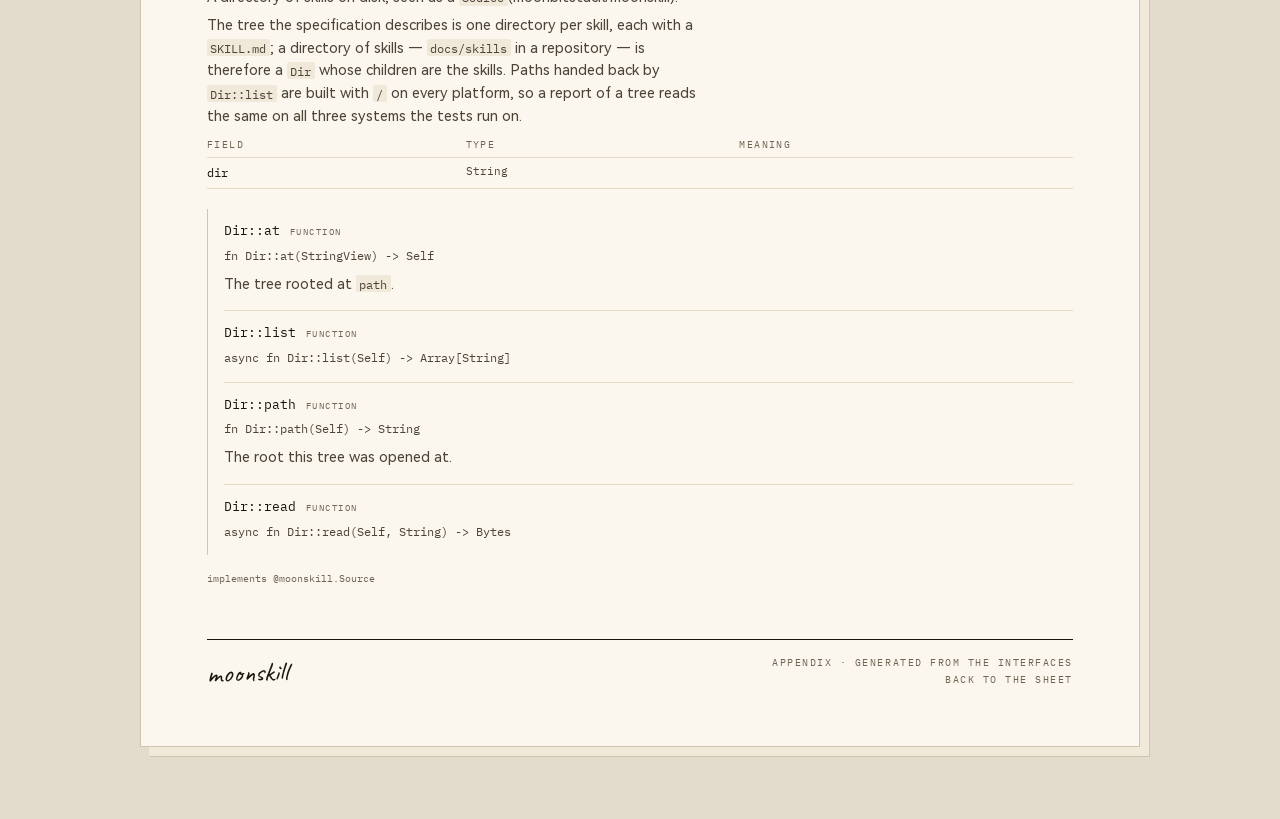
==== commit 8f7f08ae: "fix(moonskill): keep a type's doc comment when an attribute comes before it. `#derive` sits between " ====
--- a/docs/api.html
+++ b/docs/api.html
@@ -138,6 +138,7 @@
 <span class="api-kind">error</span>
 </div>
 <pre class="api-sig">pub(all) suberror Refused</pre>
+<div class="api-doc"><p>Why a skill document was refused before it could become a <code>Skill</code>.</p><p>A refusal is about the shape of the document — no frontmatter, YAML that does not read, bytes that are not UTF-8. Whether the fields inside are allowed is <code>validate</code>&#x27;s question, and it answers with a list rather than a refusal so one run reports every fault.</p></div>
 <table class="api-members"><thead><tr><th scope="col">Variant</th><th scope="col">Payload</th><th scope="col">Meaning</th></tr></thead><tbody><tr><td><code>MissingFrontmatter</code></td><td>&mdash;</td><td>The text does not open with the <code>---</code> fence.</td></tr><tr><td><code>UnclosedFrontmatter</code></td><td>&mdash;</td><td>The opening fence has no closing <code>---</code>.</td></tr><tr><td><code>BadYaml</code></td><td>String</td><td>The frontmatter is not YAML the strict reader accepts. The text is the reader&#x27;s complaint, which begins with the line and column.</td></tr><tr><td><code>NotAMapping</code></td><td>&mdash;</td><td>The frontmatter is YAML, but not a mapping.</td></tr><tr><td><code>NotUtf8</code></td><td>Int32</td><td>The bytes are not UTF-8; the offset is where decoding stopped.</td></tr><tr><td><code>NoDocument</code></td><td>&mdash;</td><td>A skill directory offered neither <code>SKILL.md</code> nor <code>skill.md</code>.</td></tr></tbody></table>
 </div>
 <div class="api-list api-methods">
@@ -193,6 +194,7 @@
 <span class="api-kind">enum</span>
 </div>
 <pre class="api-sig">pub(all) enum Fault</pre>
+<div class="api-doc"><p>A rule of the Agent Skills specification that a skill does not meet.</p><p><code>validate</code> reports every fault it finds, in the order a person reads the frontmatter: keys that do not belong, the name, the description, then <code>compatibility</code>. The last four only arise when a whole directory is checked: they are about the tree, not about a document that already parsed.</p></div>
 <table class="api-members"><thead><tr><th scope="col">Variant</th><th scope="col">Payload</th><th scope="col">Meaning</th></tr></thead><tbody><tr><td><code>UnexpectedFields</code></td><td>Array[String]</td><td>Frontmatter keys the specification does not define, sorted.</td></tr><tr><td><code>MissingName</code></td><td>&mdash;</td><td>The frontmatter has no <code>name</code>.</td></tr><tr><td><code>NameEmpty</code></td><td>&mdash;</td><td><code>name</code> is empty, blank, or not text.</td></tr><tr><td><code>NameTooLong</code></td><td>String, Int32, Int32</td><td><code>name</code> is longer than the limit: the name, how long it is, and the limit.</td></tr><tr><td><code>NameNotLowercase</code></td><td>String</td><td><code>name</code> has an uppercase letter.</td></tr><tr><td><code>NameEdgeHyphen</code></td><td>&mdash;</td><td><code>name</code> starts or ends with a hyphen.</td></tr><tr><td><code>NameDoubleHyphen</code></td><td>&mdash;</td><td><code>name</code> has two hyphens in a row.</td></tr><tr><td><code>NameBadCharacter</code></td><td>String</td><td><code>name</code> has a character that is neither a letter, a digit, nor a hyphen.</td></tr><tr><td><code>NameMismatch</code></td><td>String, String</td><td>The directory and the name differ: the directory name, then the name.</td></tr><tr><td><code>MissingDescription</code></td><td>&mdash;</td><td>The frontmatter has no <code>description</code>.</td></tr><tr><td><code>DescriptionEmpty</code></td><td>&mdash;</td><td><code>description</code> is empty, blank, or not text.</td></tr><tr><td><code>DescriptionTooLong</code></td><td>Int32, Int32</td><td><code>description</code> is longer than the limit: how long it is, then the limit.</td></tr><tr><td><code>CompatibilityNotText</code></td><td>&mdash;</td><td><code>compatibility</code> is present and is not text.</td></tr><tr><td><code>CompatibilityTooLong</code></td><td>Int32, Int32</td><td><code>compatibility</code> is longer than the limit: how long it is, then the limit.</td></tr><tr><td><code>Malformed</code></td><td>Refused</td><td>The document could not be read as a skill at all.</td></tr><tr><td><code>MissingPath</code></td><td>String</td><td>There is nothing at the path.</td></tr><tr><td><code>NotADirectory</code></td><td>String</td><td>The path is a file, not a skill directory.</td></tr><tr><td><code>MissingDocument</code></td><td>&mdash;</td><td>The directory has no <code>SKILL.md</code> or <code>skill.md</code>.</td></tr></tbody></table>
 </div>
 <div class="api-list api-methods">
--- a/docs/style.css
+++ b/docs/style.css
@@ -217,8 +217,7 @@
      edge to edge stops being a sheet */
   max-width: min(var(--sheet), calc(100vw - 72px));
   margin: 0 auto 72px;
-  /* a wider left margin: the gutter the tabs are hung from */
-  padding: 0 66px 58px 96px;
+  padding: 0 66px 58px;
   background-color: var(--paper);
   border: 1px solid var(--rule);
   box-shadow:
@@ -230,24 +229,6 @@
 /* the skip link lands here; the sheet is a place, not a control */
 .sheet:focus {
   outline: none;
-}
-
-/* the fold the tabs are hung from: a dashed seam in the left margin, so the
-   strip starts on a line that means something instead of in mid-air */
-.sheet::before {
-  content: "";
-  position: absolute;
-  top: -1px;
-  bottom: 0;
-  left: 60px;
-  width: 1px;
-  background-image: repeating-linear-gradient(
-    to bottom,
-    var(--rule) 0 3px,
-    transparent 3px 8px
-  );
-  opacity: 0.8;
-  pointer-events: none;
 }
 
 /* the clip that holds the sheet to whatever it is lying on */
@@ -272,9 +253,16 @@
   z-index: 3;
   display: flex;
   align-items: flex-end;
-  gap: 3px;
-  margin: -26px 0 0 -36px;
+  gap: 0;
+  /* one pixel further than the padding, so the tab's border lands on the
+     sheet's own border instead of beside it */
+  margin: -26px 0 0 -67px;
   padding: 0;
+}
+
+.tab + .tab {
+  /* the tabs sit side by side and share their borders */
+  margin-left: -1px;
 }
 
 .tab {
@@ -300,6 +288,11 @@
   color: var(--ink);
   background: var(--paper);
   border-color: var(--rule);
+}
+
+.tab:first-child {
+  /* the first tab is the sheet's corner, not a box beside it */
+  border-top-left-radius: 0;
 }
 
 .tab[aria-current="page"] {
@@ -1465,10 +1458,6 @@
     padding-top: 32px;
     font-size: 16px;
     background-image: none;
-  }
-
-  .sheet::before {
-    display: none;
   }
 
   .sheet {
@@ -1632,7 +1621,6 @@
     break-inside: avoid;
   }
 
-  .sheet::before,
   .tabs,
   .index,
   .clip,
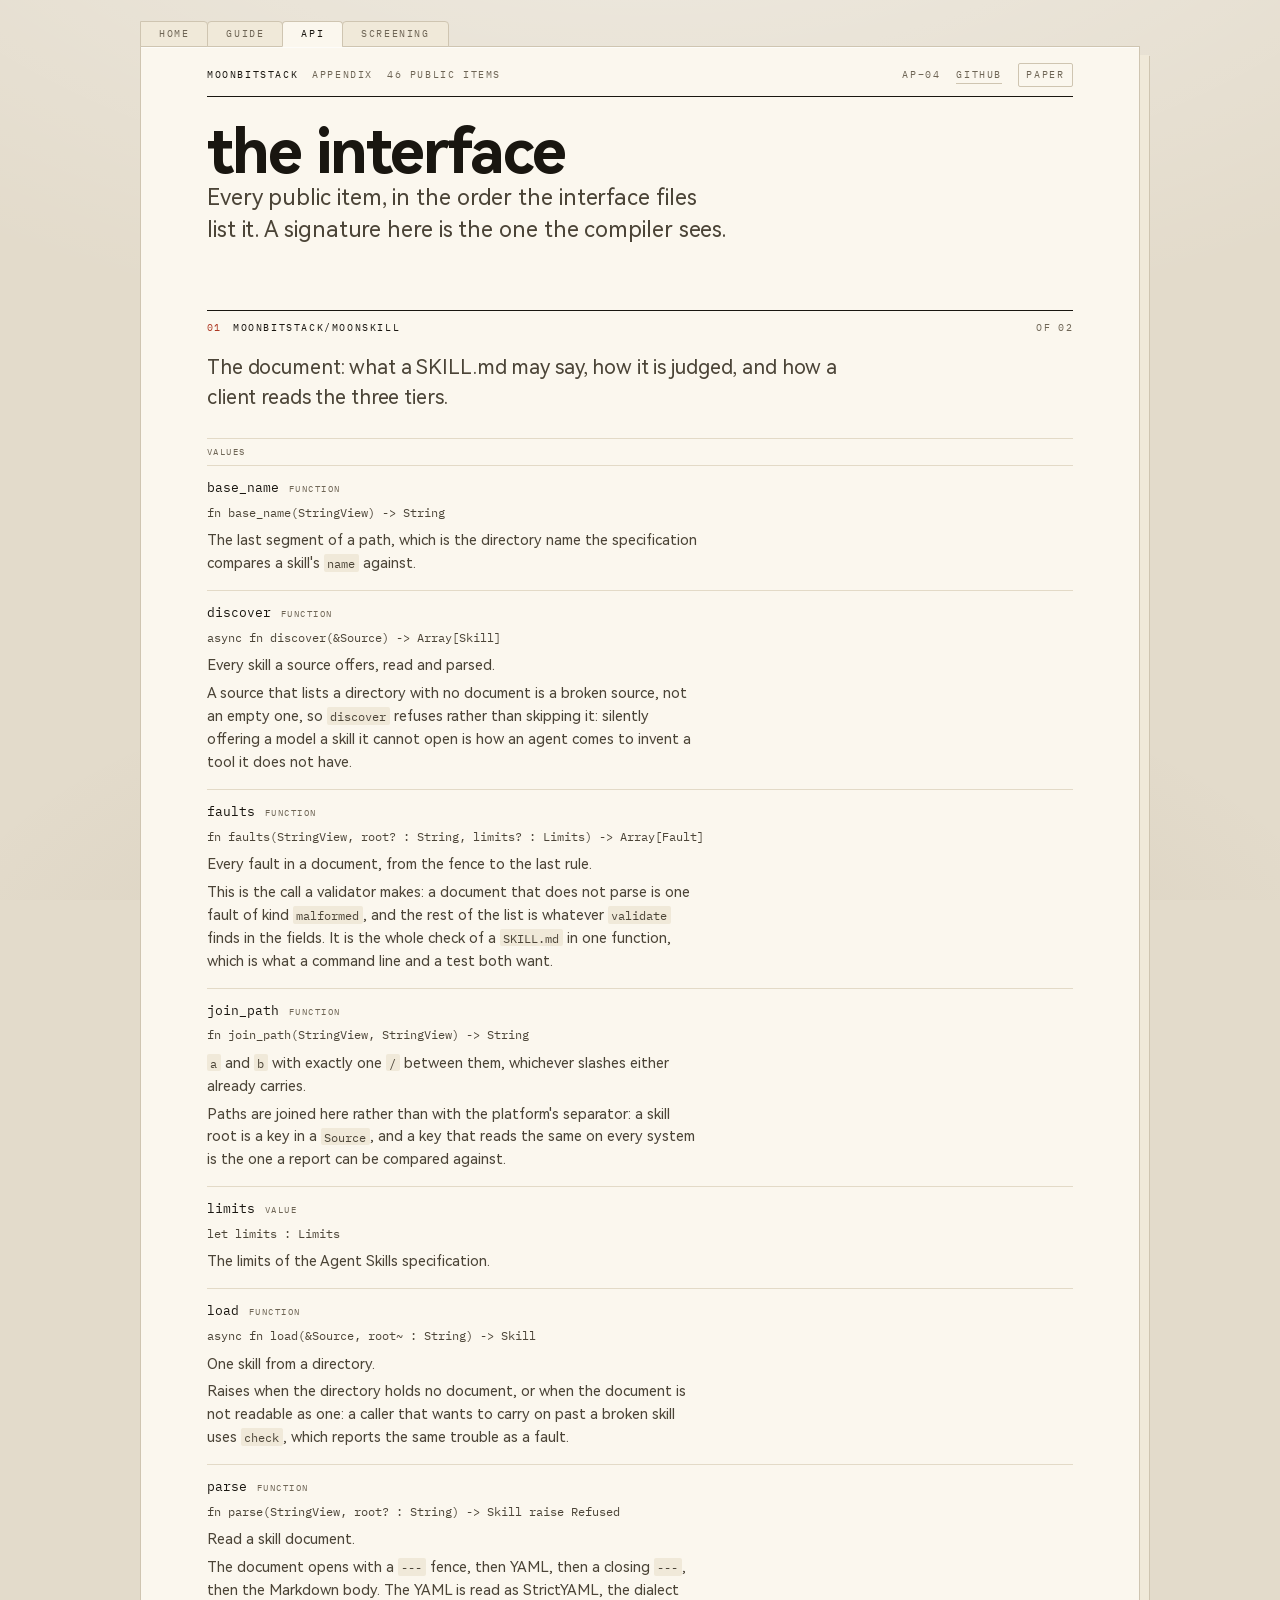
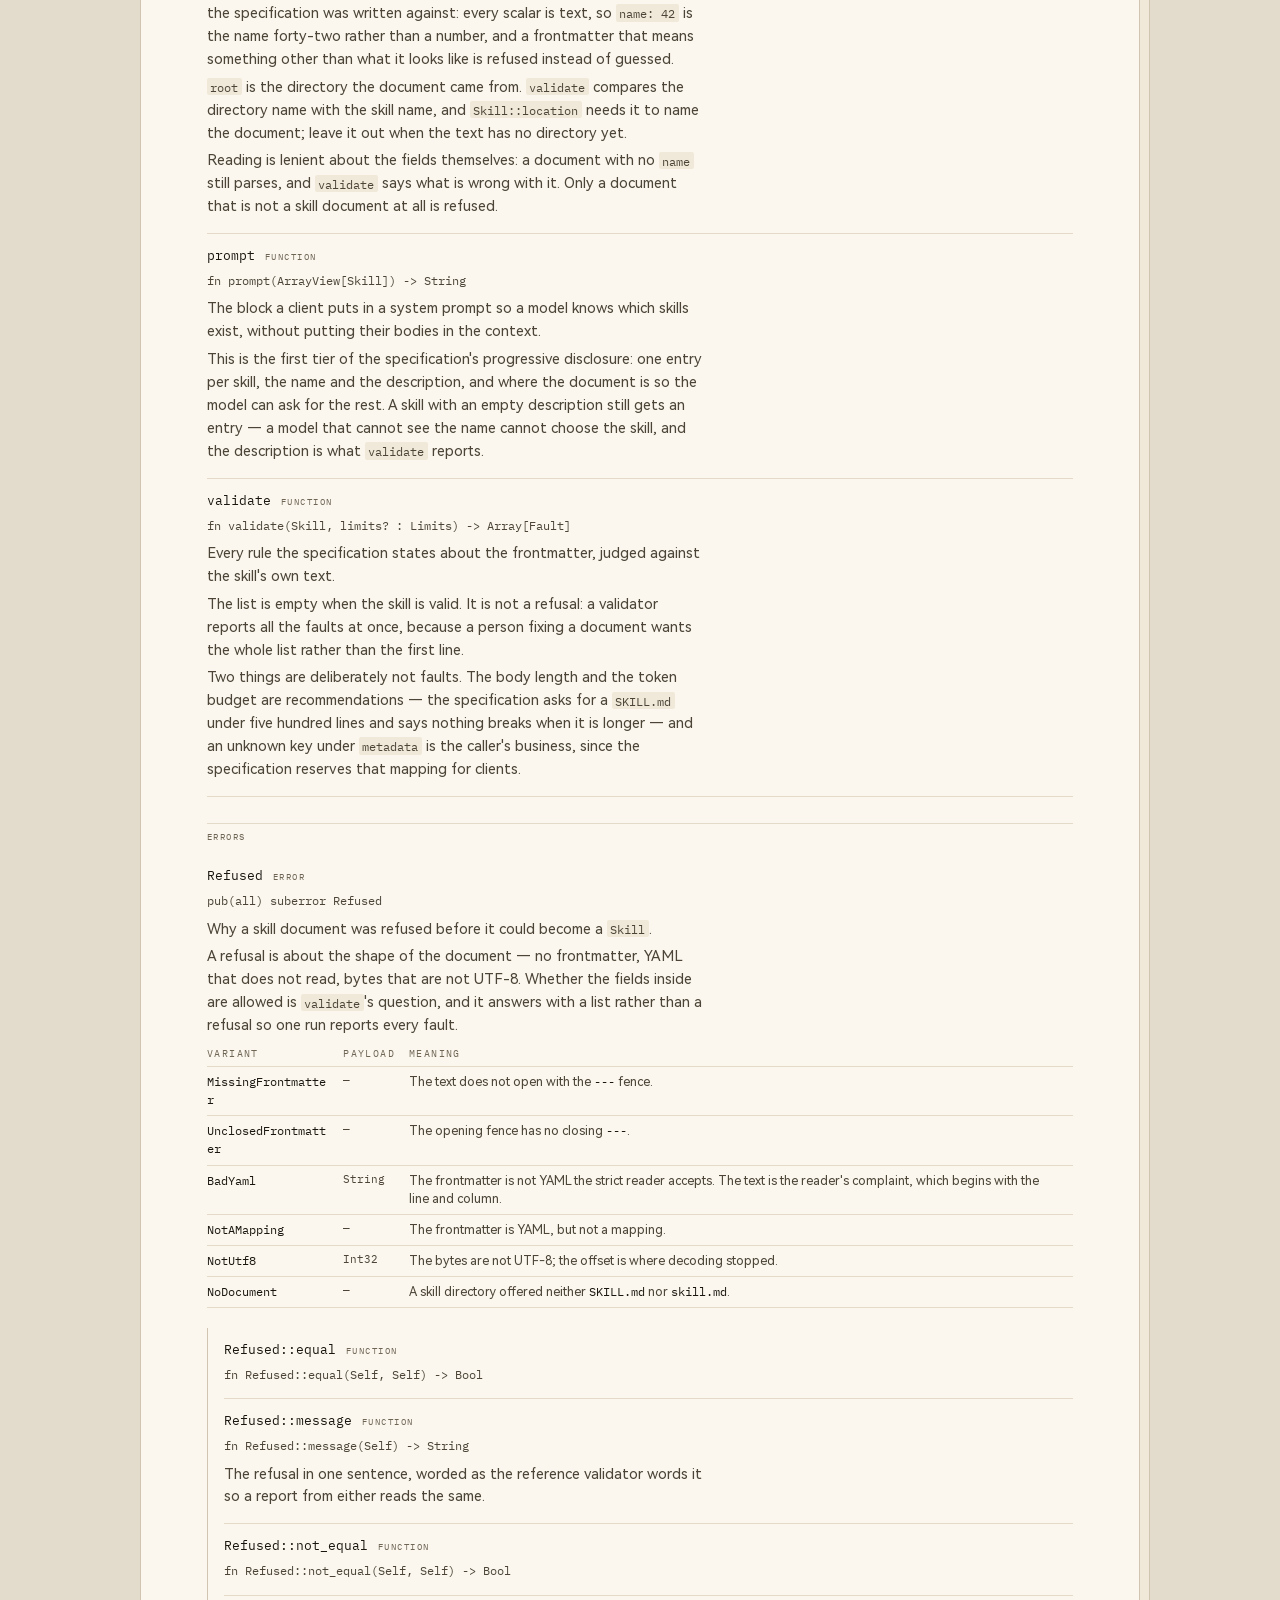
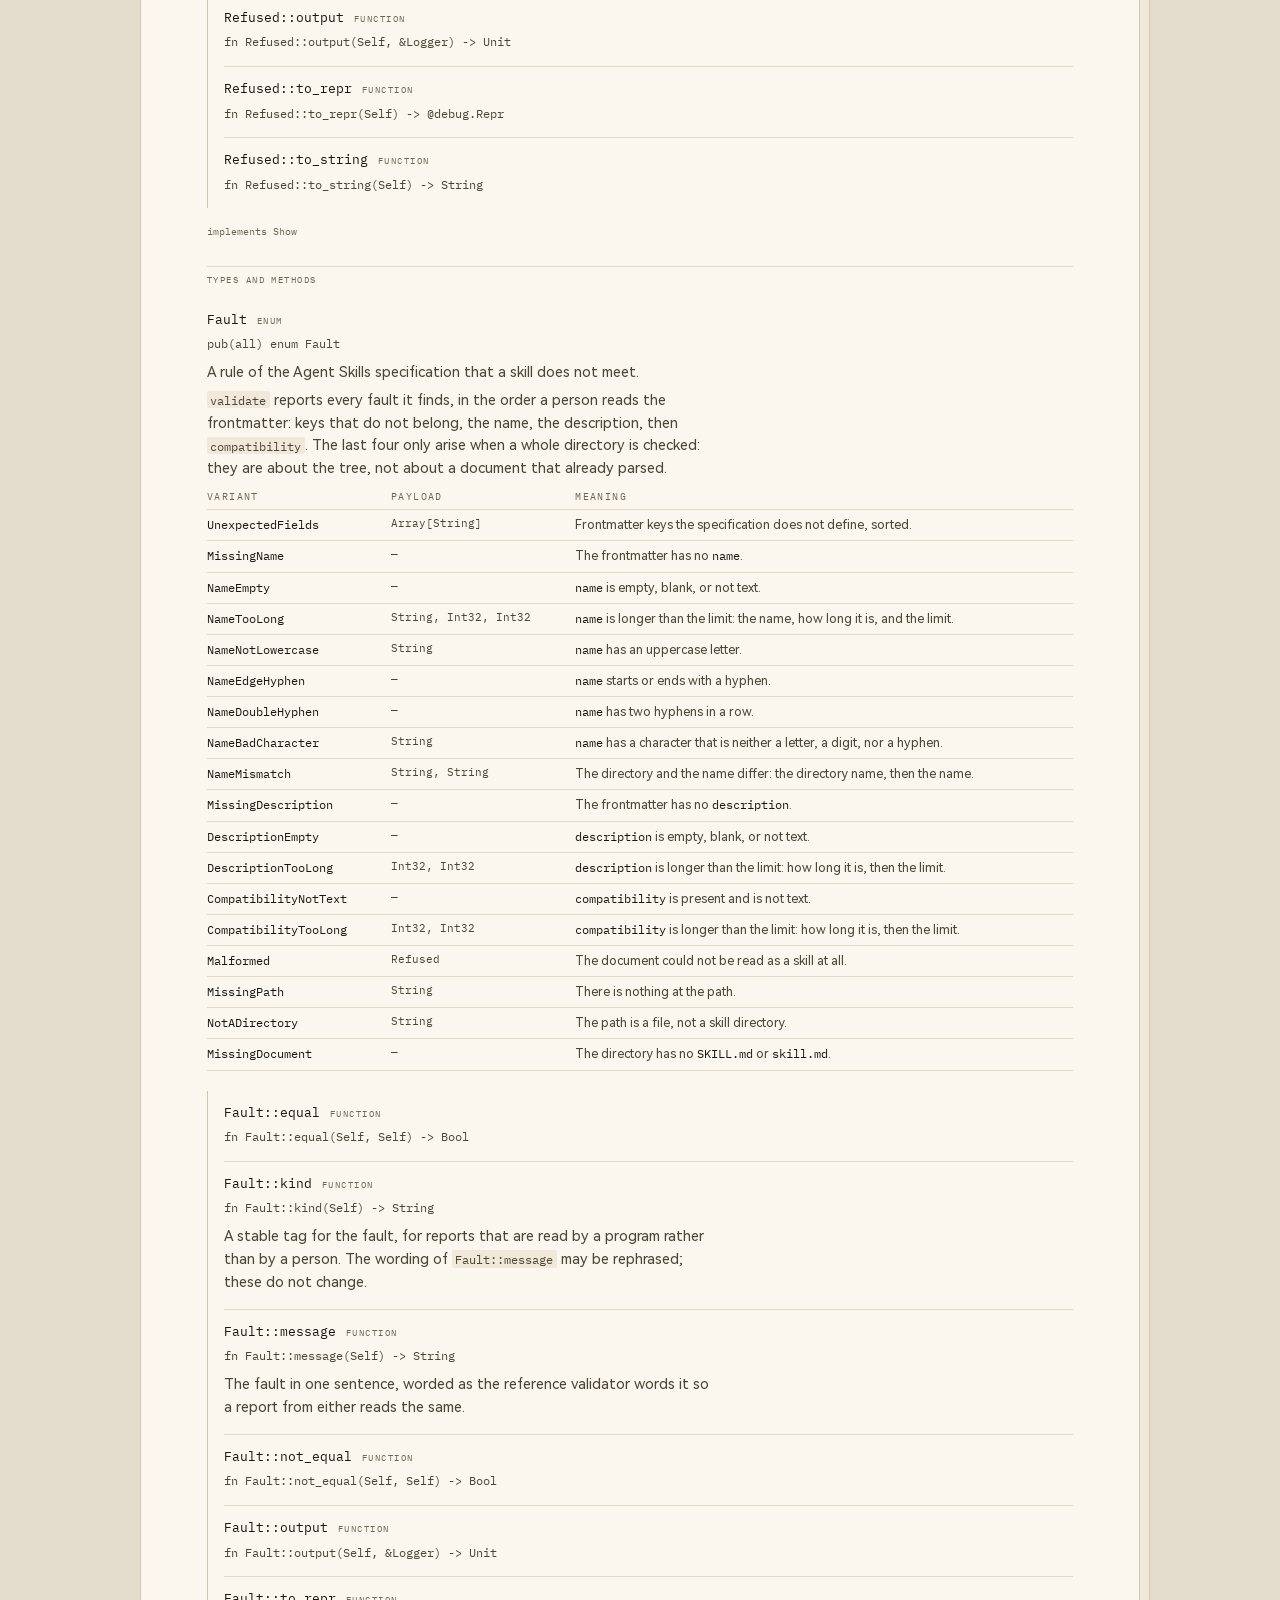
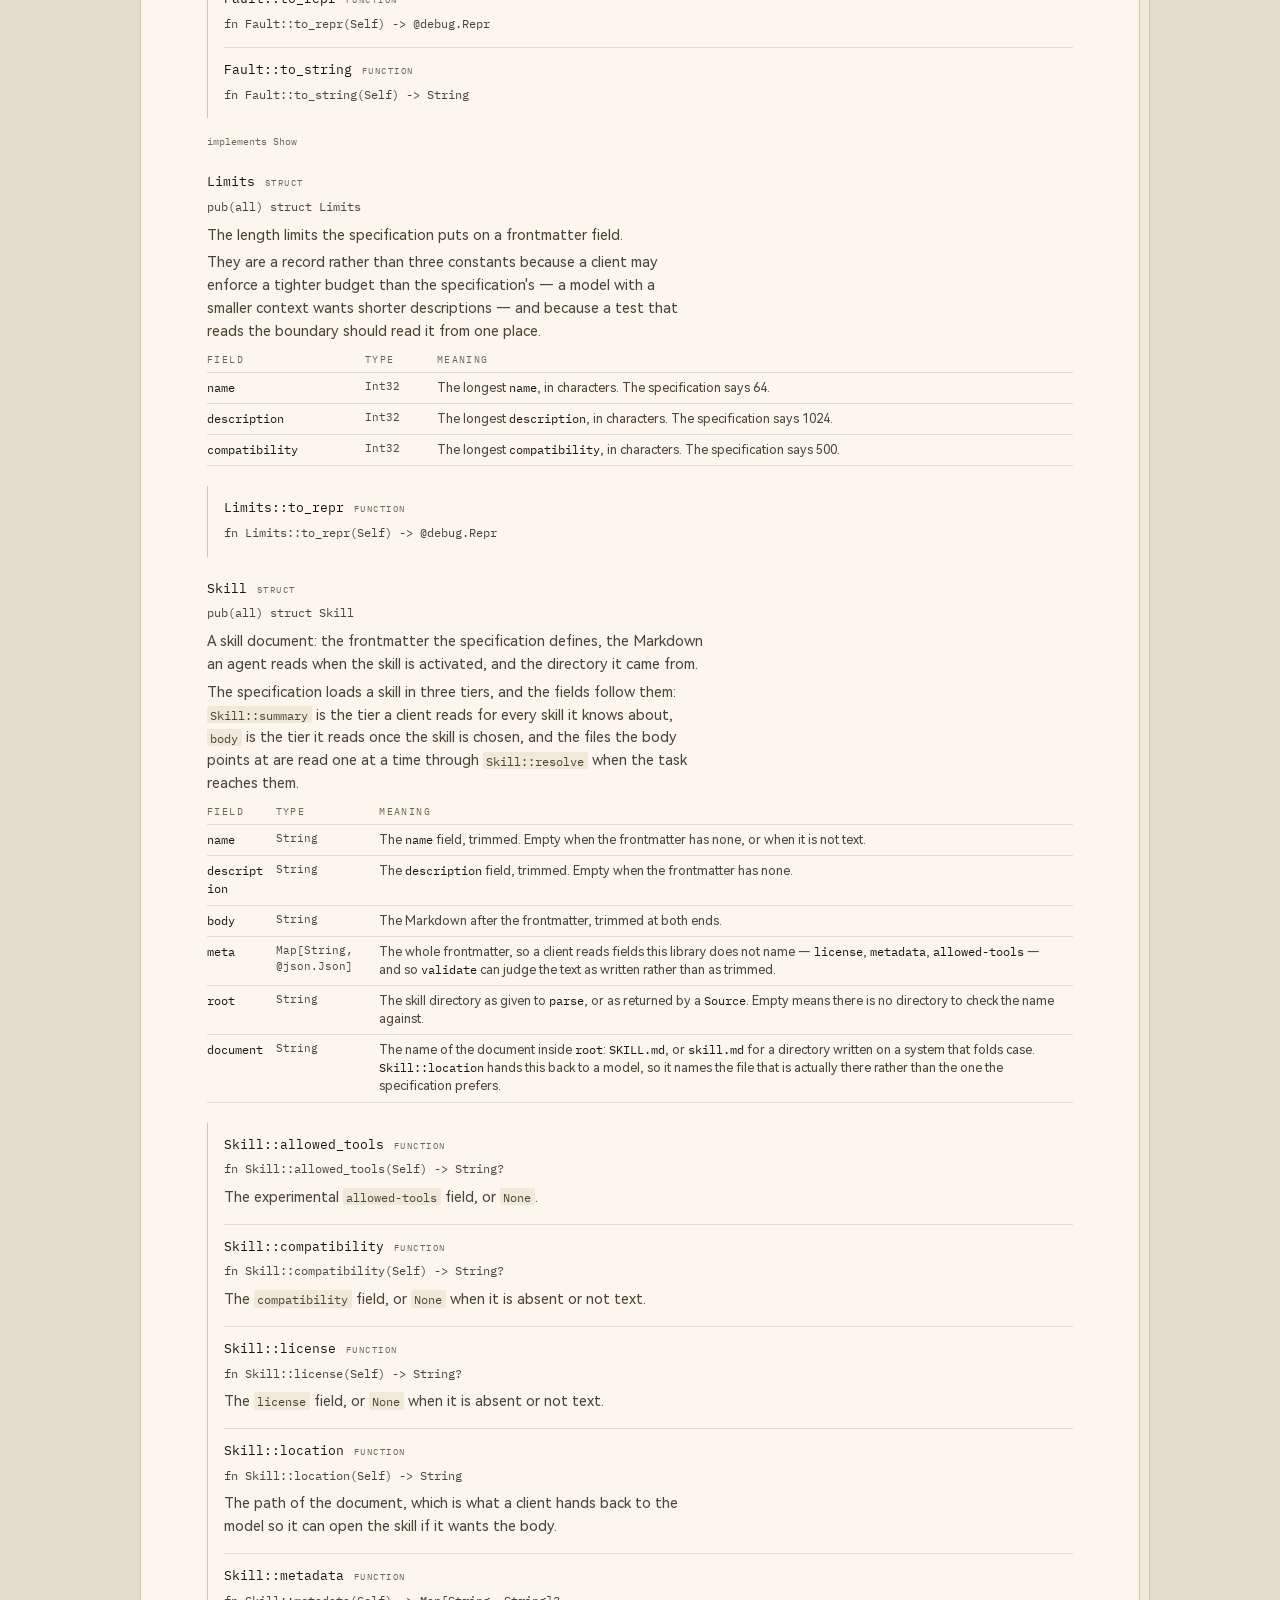
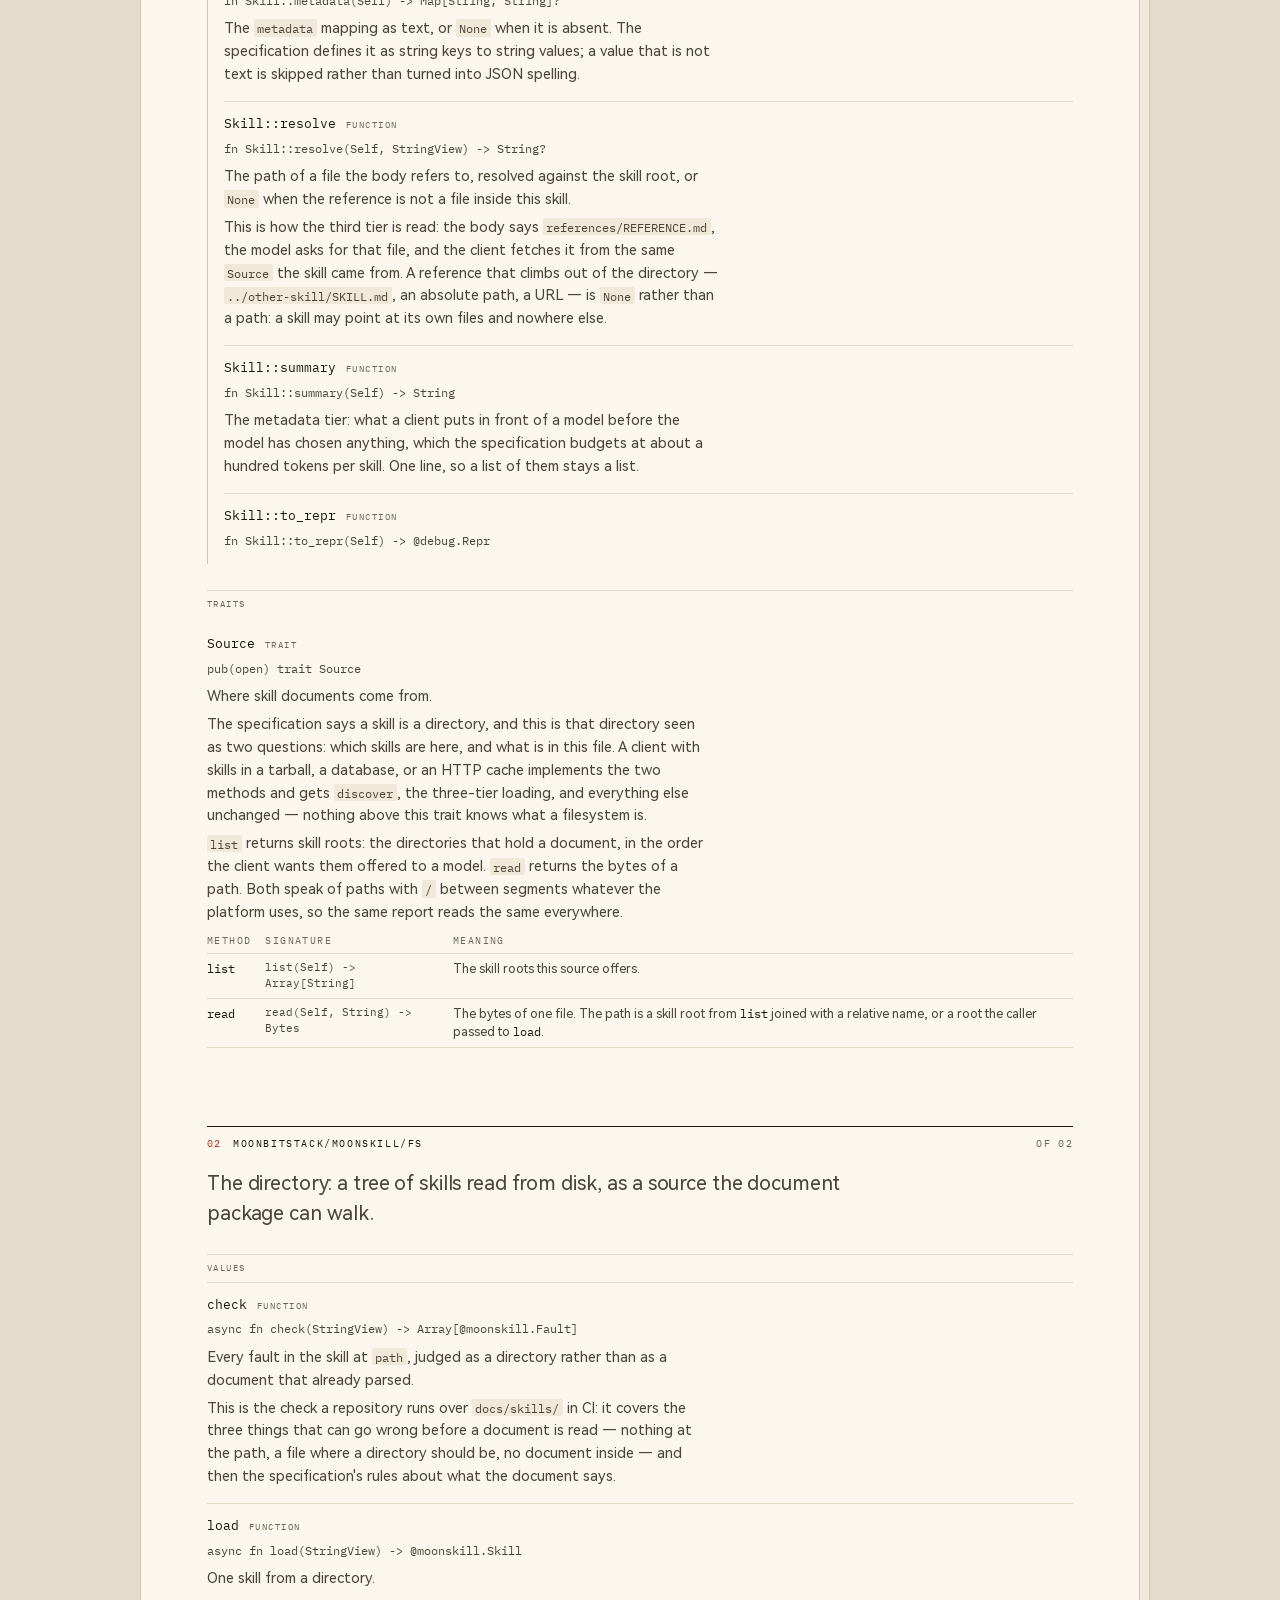
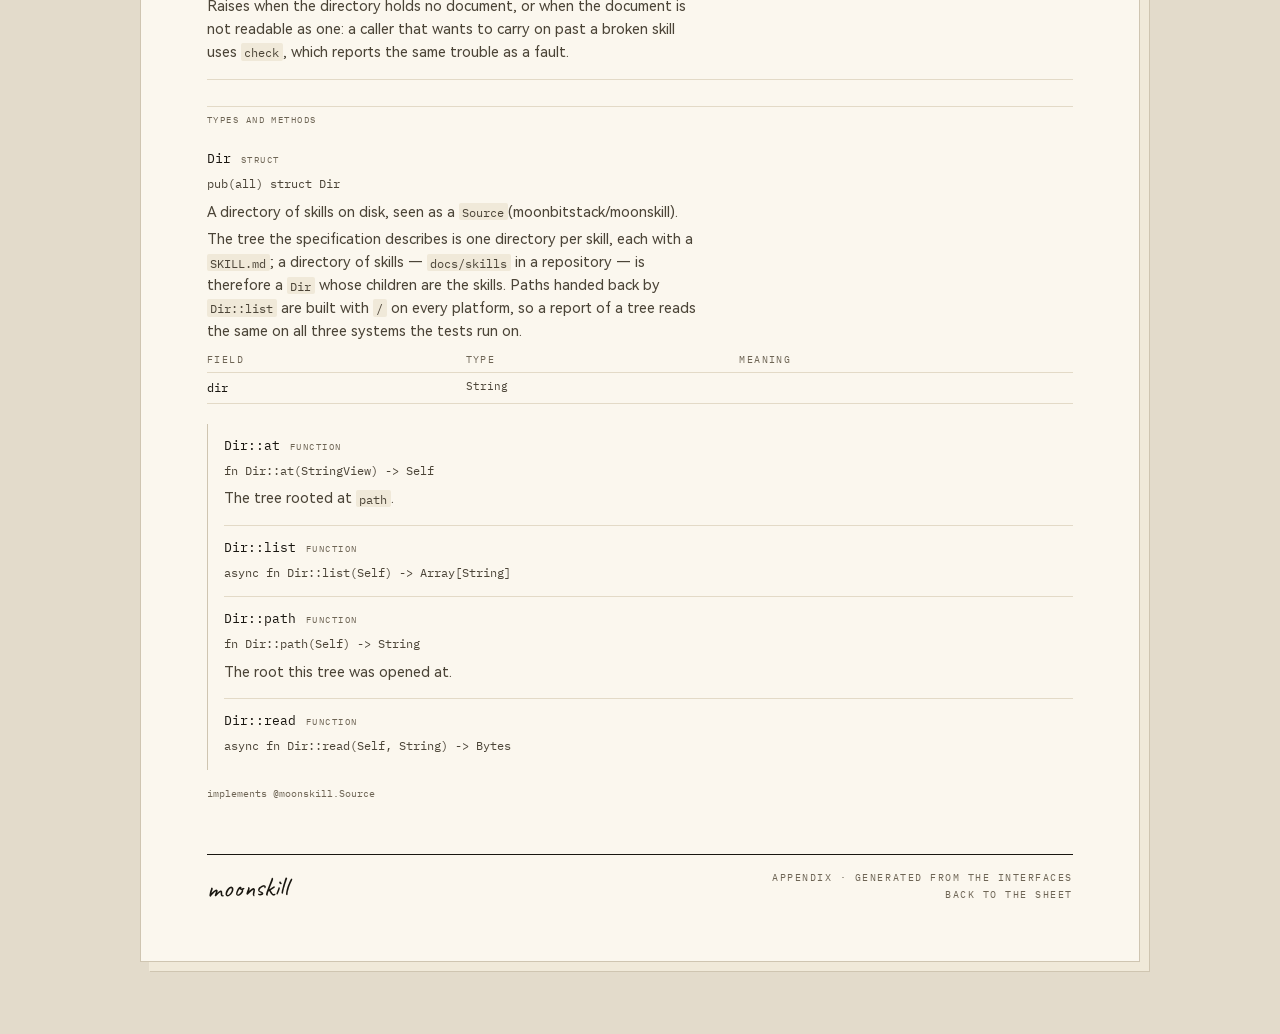
==== commit d6dc7a24: "fix(moonskill): locate a skill at the document it was read from. A skill directory may hold `SKILL.m" ====
--- a/docs/api.html
+++ b/docs/api.html
@@ -38,7 +38,7 @@
   <div class="docline">
     <span class="ref">moonbitstack</span>
     <span>appendix</span>
-    <span>44 public items</span>
+    <span>46 public items</span>
     <span class="right">
       <span>ap&ndash;04</span>
       <a href="https://github.com/moonbitstack/moonskill">github</a>
@@ -260,6 +260,15 @@
 <div class="api-doc"><p>The length limits the specification puts on a frontmatter field.</p><p>They are a record rather than three constants because a client may enforce a tighter budget than the specification&#x27;s — a model with a smaller context wants shorter descriptions — and because a test that reads the boundary should read it from one place.</p></div>
 <table class="api-members"><thead><tr><th scope="col">Field</th><th scope="col">Type</th><th scope="col">Meaning</th></tr></thead><tbody><tr><td><code>name</code></td><td>Int32</td><td>The longest <code>name</code>, in characters. The specification says 64.</td></tr><tr><td><code>description</code></td><td>Int32</td><td>The longest <code>description</code>, in characters. The specification says 1024.</td></tr><tr><td><code>compatibility</code></td><td>Int32</td><td>The longest <code>compatibility</code>, in characters. The specification says 500.</td></tr></tbody></table>
 </div>
+<div class="api-list api-methods">
+<div class="api-item" id="limits-to-repr">
+<div class="api-head">
+<code class="api-name">Limits::to_repr</code>
+<span class="api-kind">function</span>
+</div>
+<pre class="api-sig">fn Limits::to_repr(Self) -&gt; @debug.Repr</pre>
+</div>
+</div>
 <div class="api-type" id="skill">
 <div class="api-head">
 <code class="api-name">Skill</code>
@@ -267,7 +276,7 @@
 </div>
 <pre class="api-sig">pub(all) struct Skill</pre>
 <div class="api-doc"><p>A skill document: the frontmatter the specification defines, the Markdown an agent reads when the skill is activated, and the directory it came from.</p><p>The specification loads a skill in three tiers, and the fields follow them: <code>Skill::summary</code> is the tier a client reads for every skill it knows about, <code>body</code> is the tier it reads once the skill is chosen, and the files the body points at are read one at a time through <code>Skill::resolve</code> when the task reaches them.</p></div>
-<table class="api-members"><thead><tr><th scope="col">Field</th><th scope="col">Type</th><th scope="col">Meaning</th></tr></thead><tbody><tr><td><code>name</code></td><td>String</td><td>The <code>name</code> field, trimmed. Empty when the frontmatter has none, or when it is not text.</td></tr><tr><td><code>description</code></td><td>String</td><td>The <code>description</code> field, trimmed. Empty when the frontmatter has none.</td></tr><tr><td><code>body</code></td><td>String</td><td>The Markdown after the frontmatter, trimmed at both ends.</td></tr><tr><td><code>meta</code></td><td>Map[String, @json.Json]</td><td>The whole frontmatter, so a client reads fields this library does not name — <code>license</code>, <code>metadata</code>, <code>allowed-tools</code> — and so <code>validate</code> can judge the text as written rather than as trimmed.</td></tr><tr><td><code>root</code></td><td>String</td><td>The skill directory as given to <code>parse</code>, or as returned by a <code>Source</code>. Empty means there is no directory to check the name against.</td></tr></tbody></table>
+<table class="api-members"><thead><tr><th scope="col">Field</th><th scope="col">Type</th><th scope="col">Meaning</th></tr></thead><tbody><tr><td><code>name</code></td><td>String</td><td>The <code>name</code> field, trimmed. Empty when the frontmatter has none, or when it is not text.</td></tr><tr><td><code>description</code></td><td>String</td><td>The <code>description</code> field, trimmed. Empty when the frontmatter has none.</td></tr><tr><td><code>body</code></td><td>String</td><td>The Markdown after the frontmatter, trimmed at both ends.</td></tr><tr><td><code>meta</code></td><td>Map[String, @json.Json]</td><td>The whole frontmatter, so a client reads fields this library does not name — <code>license</code>, <code>metadata</code>, <code>allowed-tools</code> — and so <code>validate</code> can judge the text as written rather than as trimmed.</td></tr><tr><td><code>root</code></td><td>String</td><td>The skill directory as given to <code>parse</code>, or as returned by a <code>Source</code>. Empty means there is no directory to check the name against.</td></tr><tr><td><code>document</code></td><td>String</td><td>The name of the document inside <code>root</code>: <code>SKILL.md</code>, or <code>skill.md</code> for a directory written on a system that folds case. <code>Skill::location</code> hands this back to a model, so it names the file that is actually there rather than the one the specification prefers.</td></tr></tbody></table>
 </div>
 <div class="api-list api-methods">
 <div class="api-item" id="skill-allowed-tools">
@@ -325,6 +334,13 @@
 </div>
 <pre class="api-sig">fn Skill::summary(Self) -&gt; String</pre>
 <div class="api-doc"><p>The metadata tier: what a client puts in front of a model before the model has chosen anything, which the specification budgets at about a hundred tokens per skill. One line, so a list of them stays a list.</p></div>
+</div>
+<div class="api-item" id="skill-to-repr">
+<div class="api-head">
+<code class="api-name">Skill::to_repr</code>
+<span class="api-kind">function</span>
+</div>
+<pre class="api-sig">fn Skill::to_repr(Self) -&gt; @debug.Repr</pre>
 </div>
 </div>
 <h3 class="api-group">Traits</h3>
